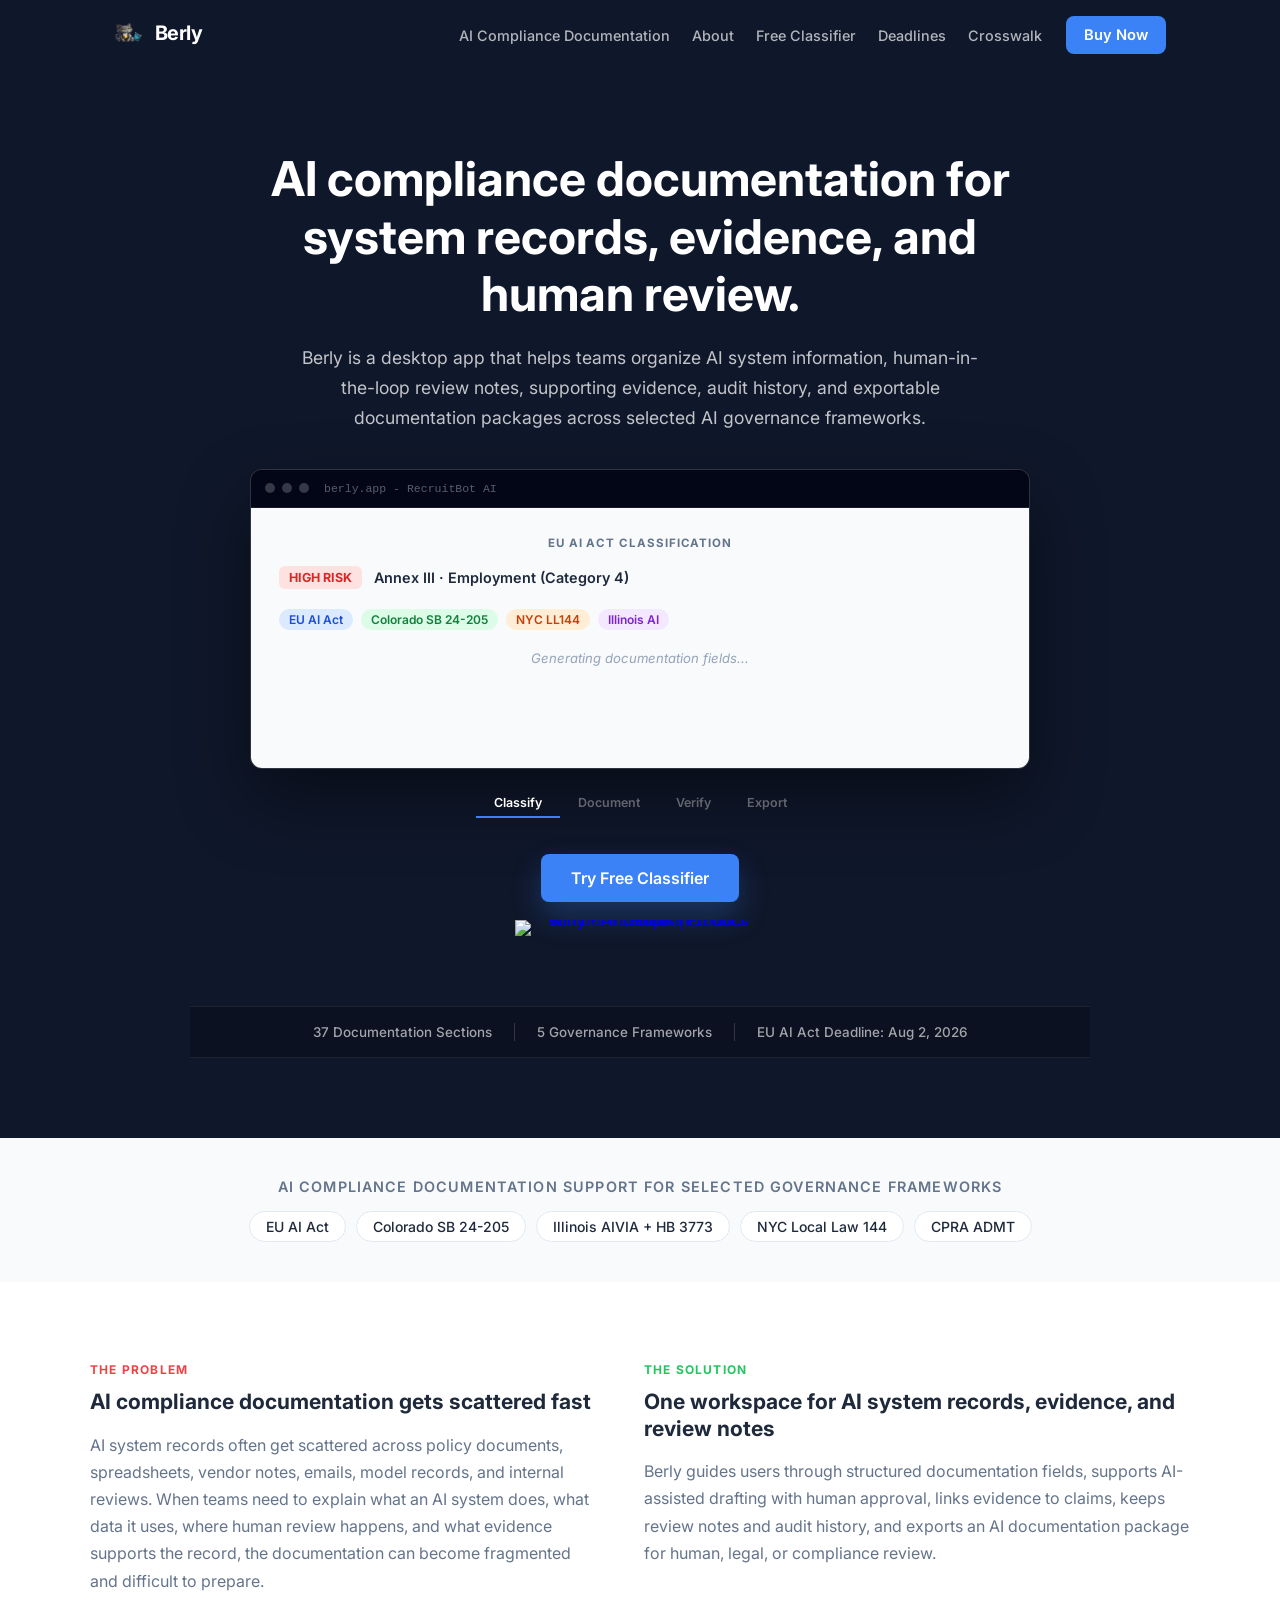
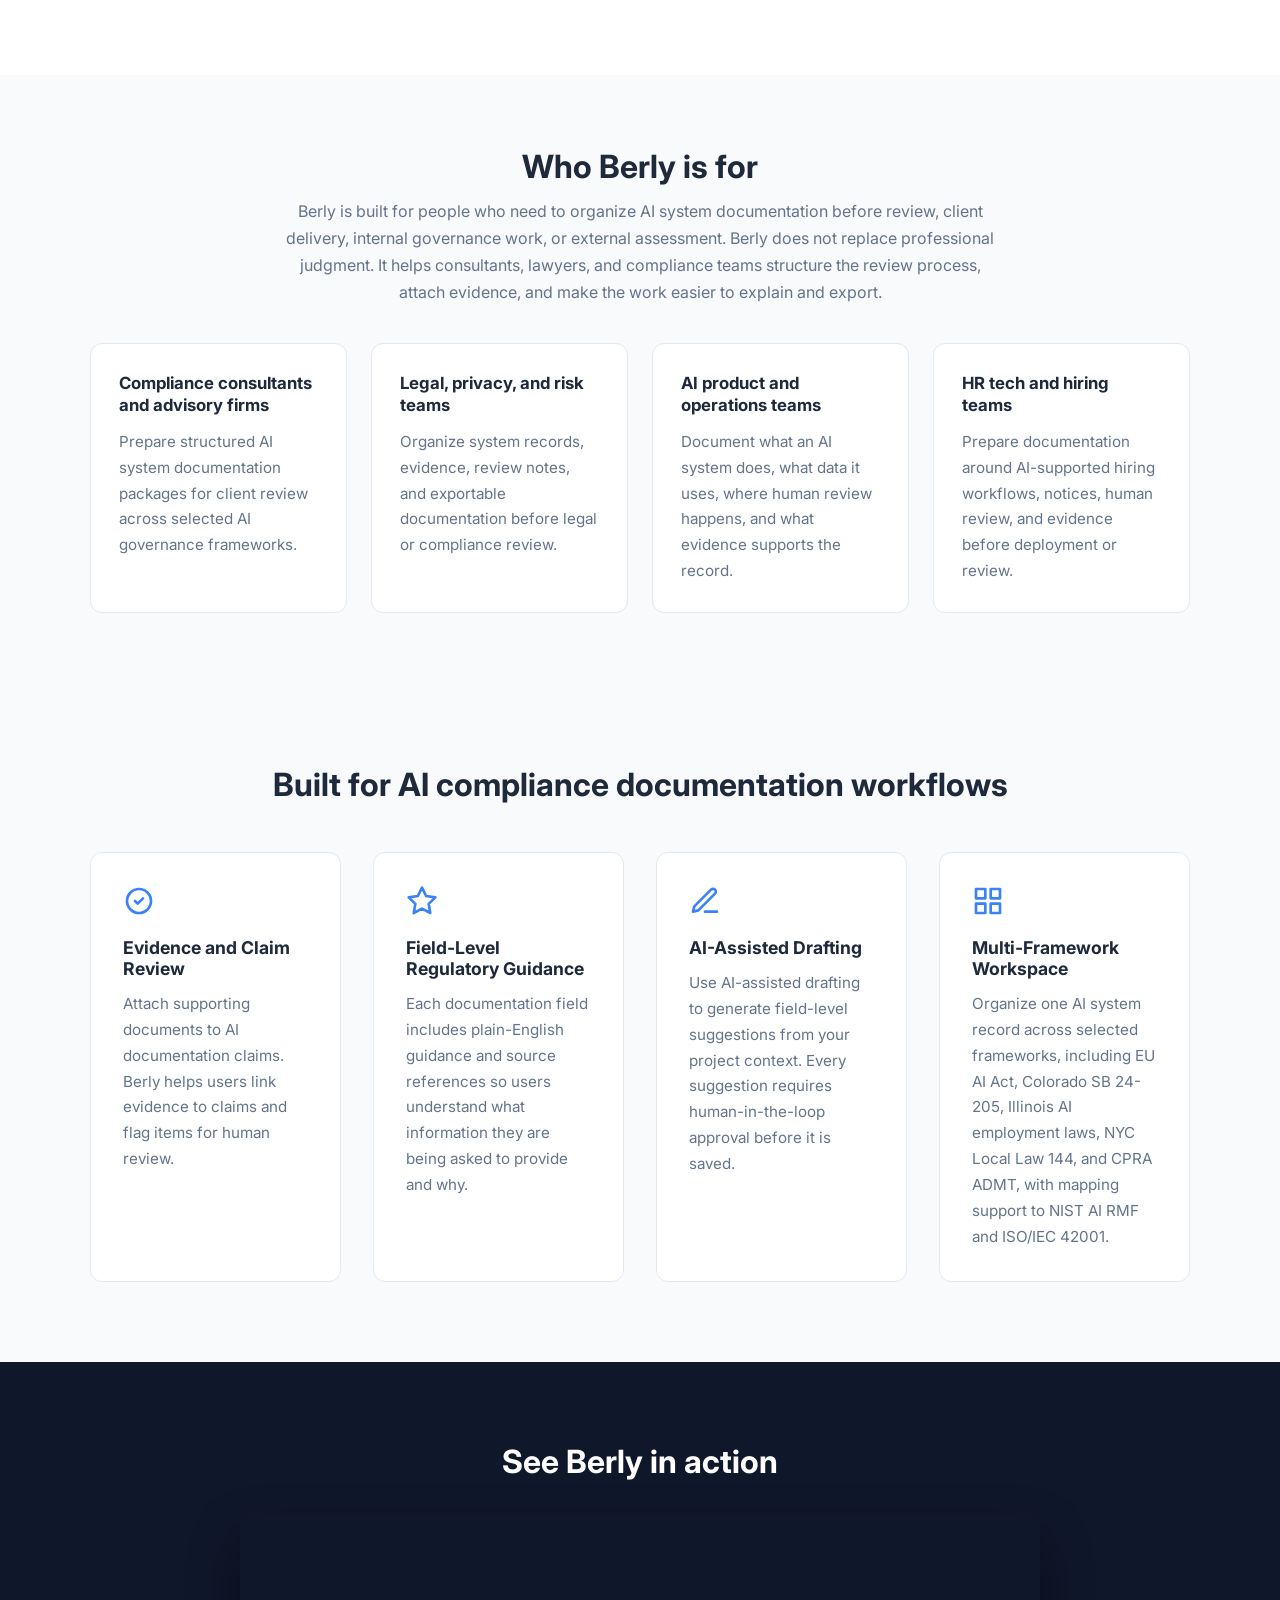
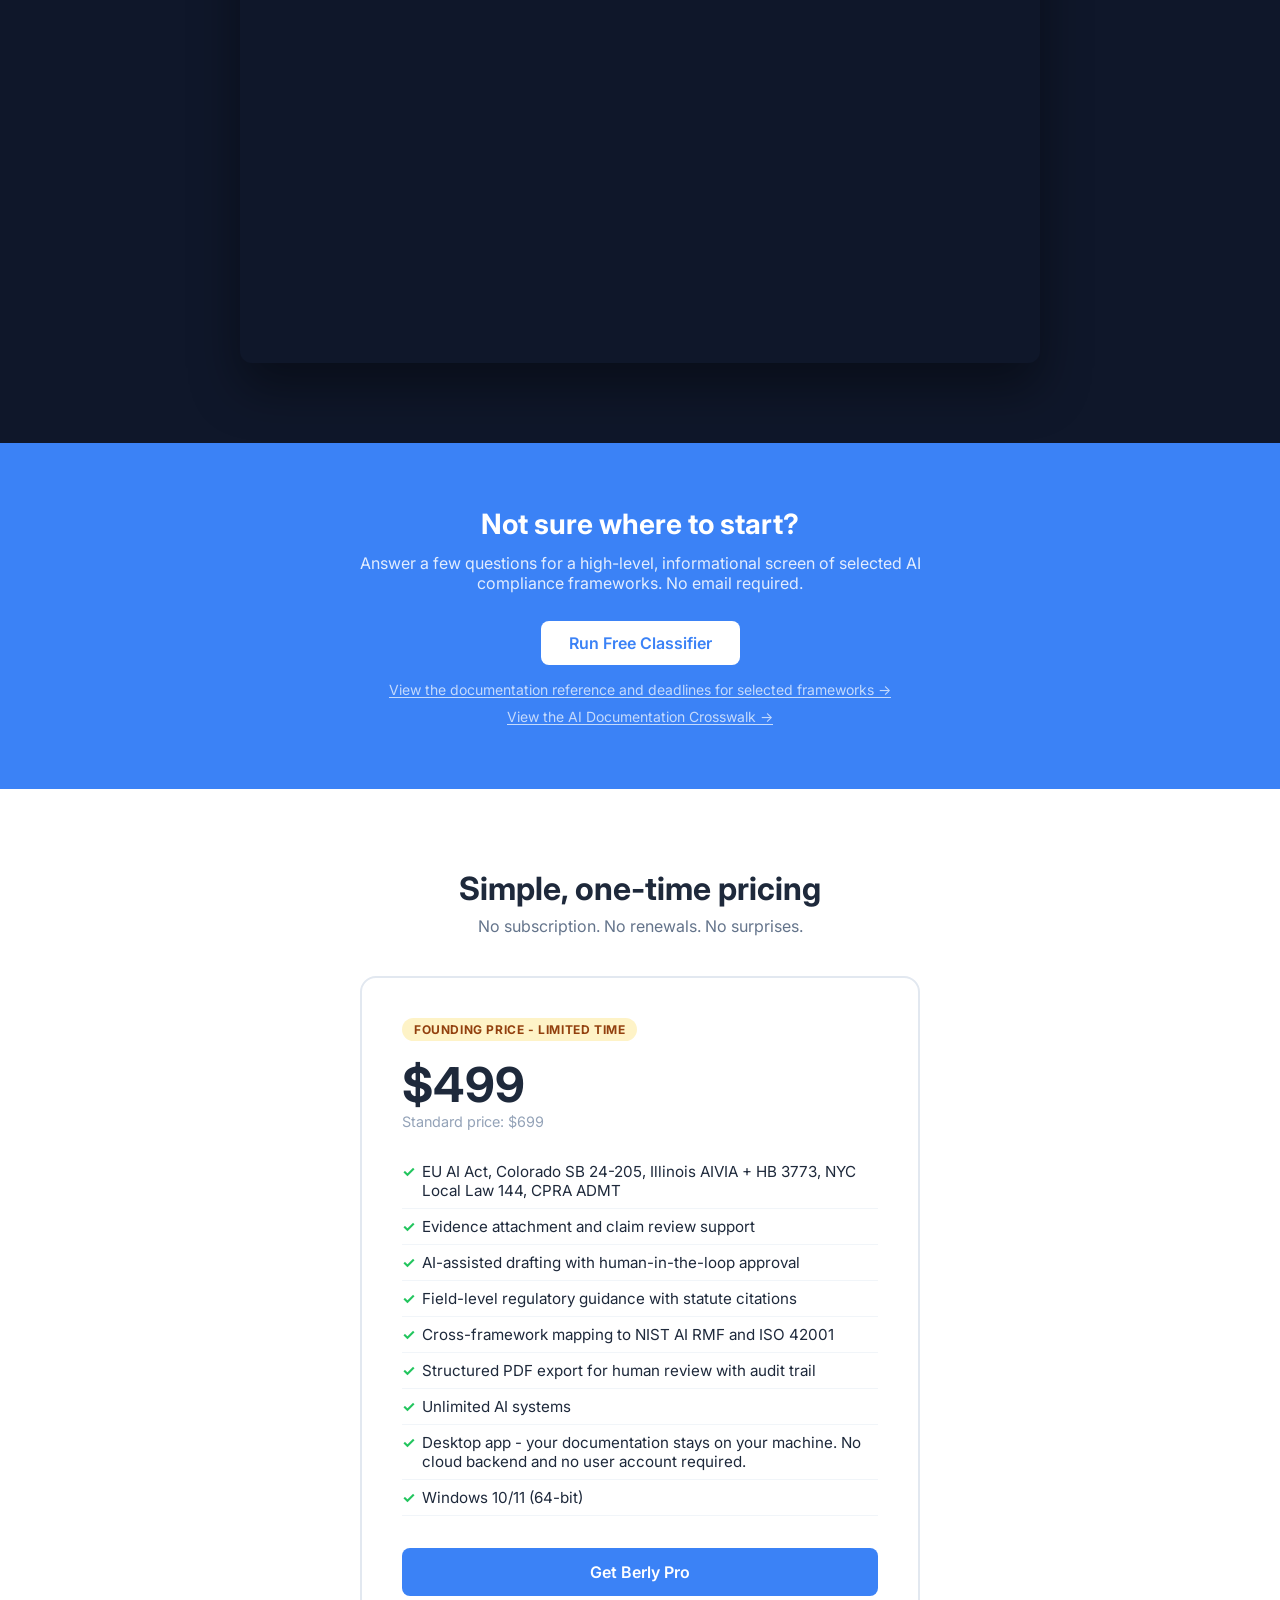
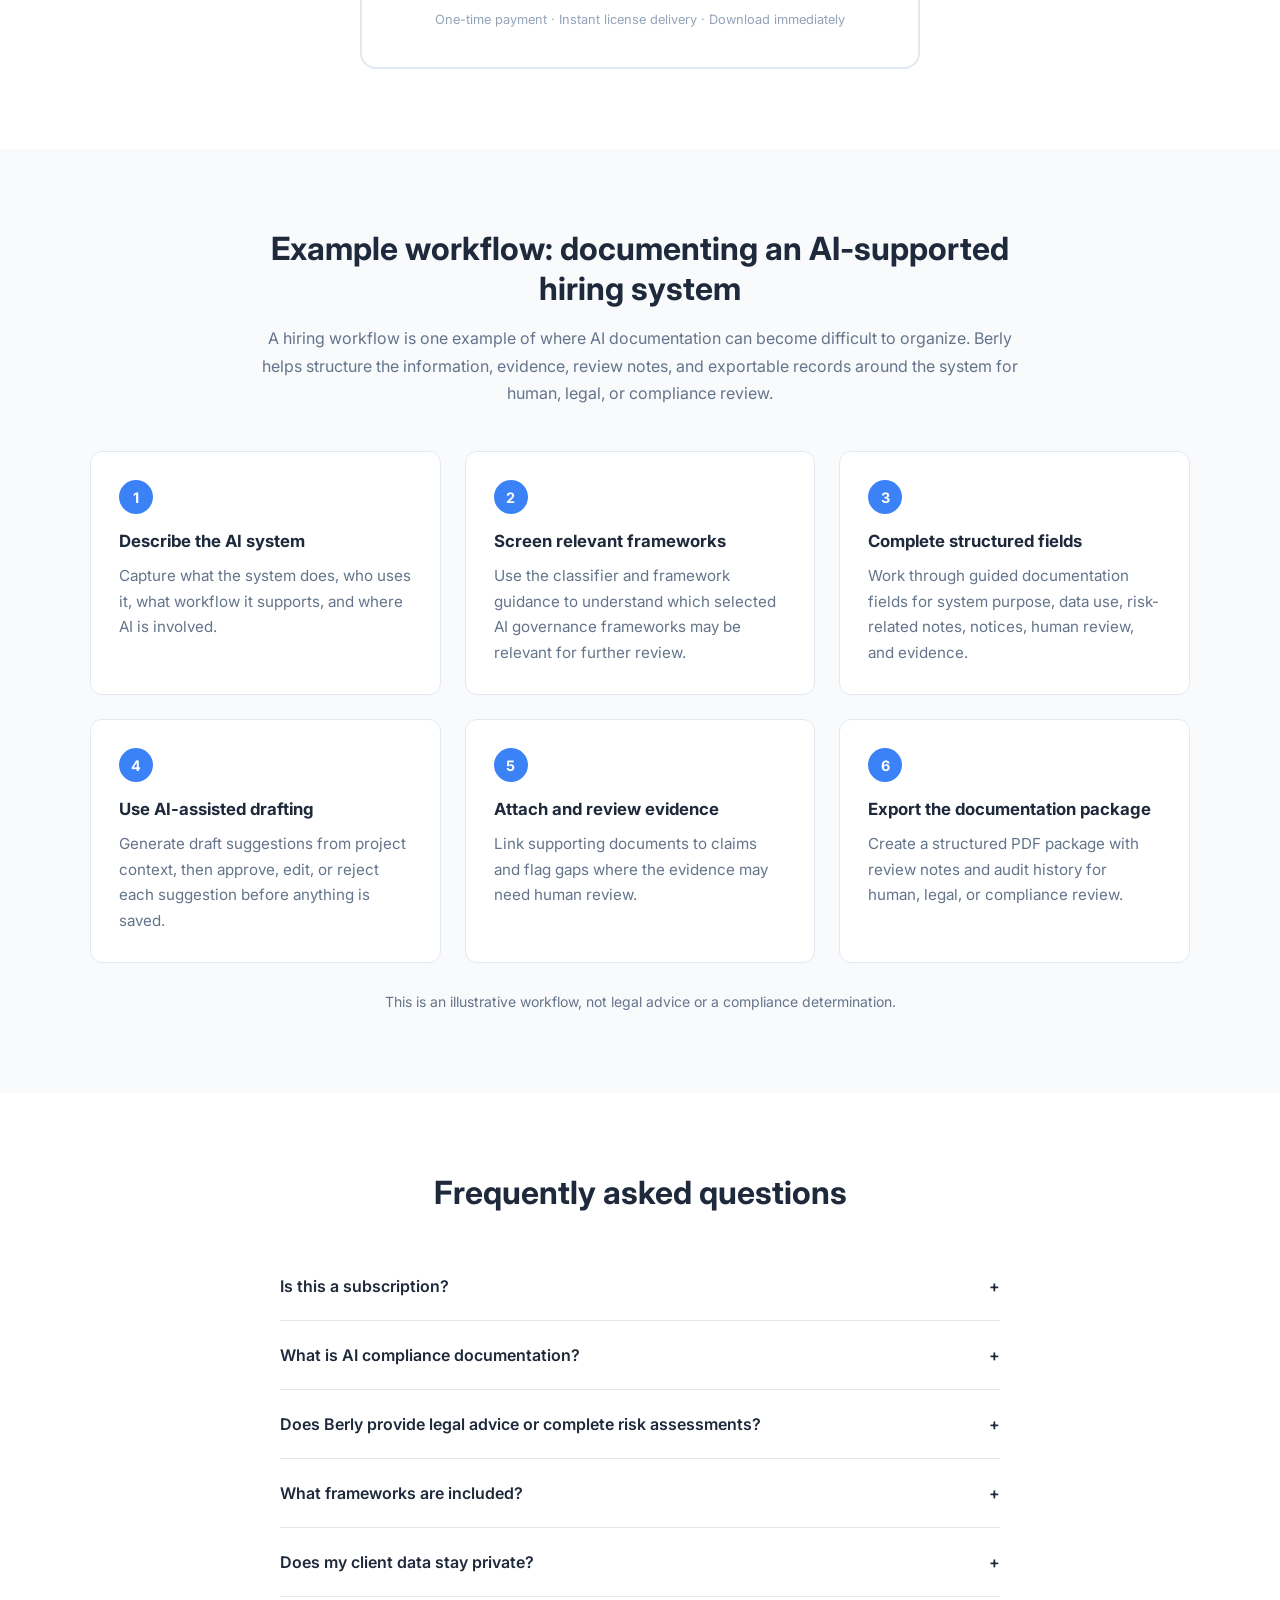
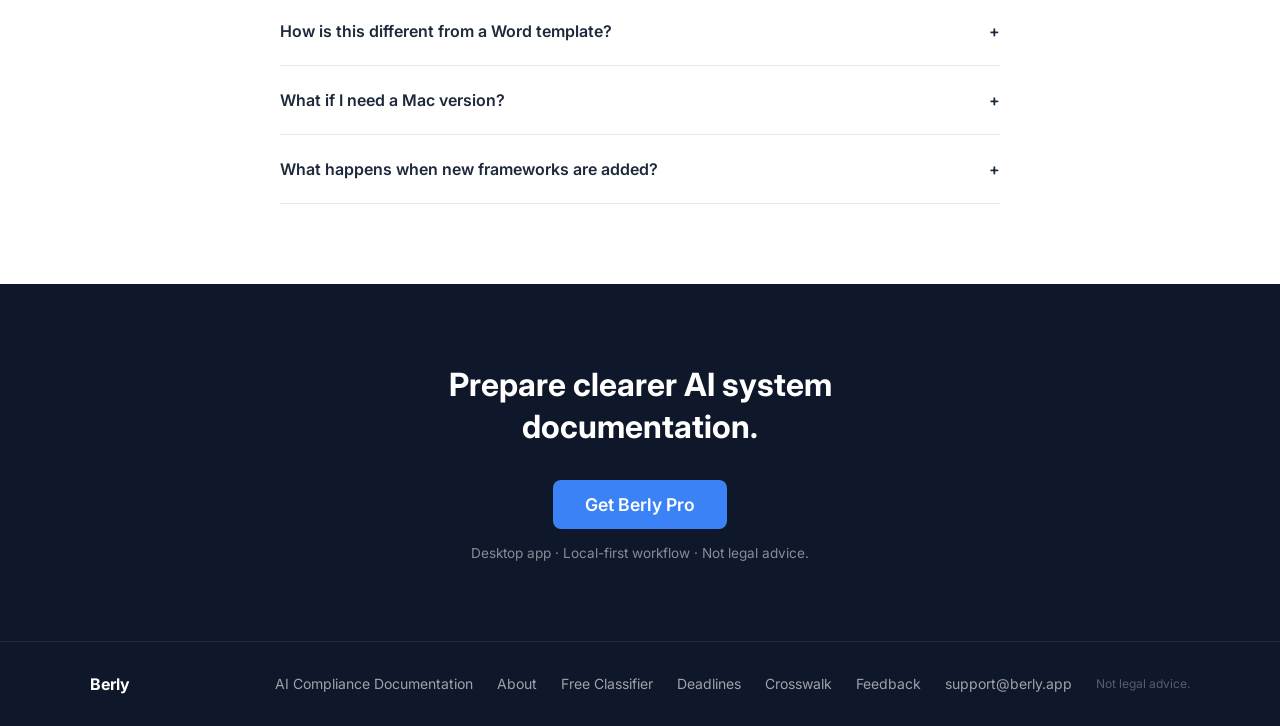
==== index.html @ b7947100 "Add feedback page" ====
<!DOCTYPE html>
<html lang="en">
<head>
  <meta charset="UTF-8">
  <meta name="viewport" content="width=device-width, initial-scale=1.0">
  <script src="/assets/attribution.js" defer></script>
  <title>AI Compliance Documentation Tool for System Records and Evidence | Berly</title>
  <link rel="canonical" href="https://berly.app/">

  <!-- Primary meta -->
  <meta name="description" content="Berly is a desktop AI compliance documentation tool that helps teams organize AI system records, evidence, review notes, audit trails, and exportable documentation packages for human review.">

  <!-- Open Graph -->
  <meta property="og:type" content="website">
  <meta property="og:url" content="https://berly.app/">
  <meta property="og:title" content="AI Compliance Documentation Tool for System Records and Evidence | Berly">
  <meta property="og:description" content="Organize AI system records, evidence, review notes, audit trails, and exportable documentation packages across selected AI governance frameworks.">
  <meta property="og:image" content="https://berly.app/assets/og-image.png">
  <meta property="og:site_name" content="Berly">
  <meta property="og:locale" content="en_US">

  <!-- Twitter/X -->
  <meta name="twitter:card" content="summary_large_image">
  <meta name="twitter:title" content="AI Compliance Documentation Tool for System Records and Evidence | Berly">
  <meta name="twitter:description" content="Organize AI system records, evidence, review notes, audit trails, and exportable documentation packages across selected AI governance frameworks.">
  <meta name="twitter:image" content="https://berly.app/assets/og-image.png">
  <link rel="preconnect" href="https://fonts.googleapis.com">
  <link rel="preconnect" href="https://fonts.gstatic.com" crossorigin>
  <link href="https://fonts.googleapis.com/css2?family=Inter:wght@400;500;600;700&display=swap" rel="stylesheet">
  <link rel="icon" type="image/x-icon" href="assets/icon.ico">
  <script>document.documentElement.classList.add('js');</script>
  <style>
    /* ── Reset & Base ─────────────────────────────────── */
    *, *::before, *::after { box-sizing: border-box; margin: 0; padding: 0; }
    body { font-family: 'Inter', sans-serif; color: #1e293b; font-size: 16px; }
    img { max-width: 100%; height: auto; }
    a { text-decoration: none; }

    /* ── Buttons ──────────────────────────────────────── */
    .btn {
      display: inline-block;
      padding: 12px 24px;
      border-radius: 8px;
      font-weight: 600;
      font-size: 1rem;
      cursor: pointer;
      transition: all 0.2s ease;
      border: none;
    }
    .btn--primary {
      background: #3b82f6;
      color: #ffffff;
    }
    .btn--primary:hover { background: #2563eb; }
    .btn--outline {
      background: transparent;
      border: 2px solid #ffffff;
      color: #ffffff;
    }
    .btn--outline:hover { background: rgba(255,255,255,0.1); }
    .btn--white {
      background: #ffffff;
      color: #3b82f6;
      padding: 12px 28px;
    }
    .btn--white:hover { background: #f1f5f9; }

    /* ── Navbar ───────────────────────────────────────── */
    .navbar {
      position: -webkit-sticky;
      position: sticky;
      top: 0;
      z-index: 100;
      background: #0f172a;
    }
    .navbar__inner {
      max-width: 1100px;
      margin: auto;
      padding: 16px 24px;
      display: flex;
      justify-content: space-between;
      align-items: center;
      gap: 24px;
    }
    .navbar__logo {
      color: #ffffff;
      font-size: 1.25rem;
      font-weight: 700;
      letter-spacing: -0.02em;
      flex-shrink: 0;
    }
    .navbar__mascot {
      width: 28px;
      height: 28px;
      object-fit: contain;
      vertical-align: middle;
      margin-right: 8px;
    }
    .navbar__links {
      display: flex;
      align-items: center;
      justify-content: flex-end;
      gap: 22px;
      flex: 1;
    }
    .navbar__link {
      color: rgba(255,255,255,0.68);
      font-size: 0.9rem;
      font-weight: 500;
      transition: color 0.2s ease;
    }
    .navbar__link:hover { color: #ffffff; }
    .navbar .btn { flex-shrink: 0; padding: 10px 18px; font-size: 0.92rem; }

    /* ── Hero ─────────────────────────────────────────── */
    .hero {
      background: #0f172a;
      color: #ffffff;
      text-align: center;
      padding: 80px 24px;
    }
    .hero__inner {
      max-width: 900px;
      margin: auto;
    }
    .hero__headline {
      font-size: 3rem;
      font-weight: 700;
      line-height: 1.2;
      max-width: 760px;
      margin: 0 auto 20px;
      color: #ffffff;
      animation: heroFadeUp 0.6s ease both;
    }
    .hero__sub {
      font-size: 1.1rem;
      color: rgba(255,255,255,0.75);
      max-width: 700px;
      margin: 0 auto 36px;
      line-height: 1.7;
      animation: heroFadeUp 0.6s ease 0.2s both;
    }
    .hero__buttons {
      display: flex;
      gap: 16px;
      justify-content: center;
      flex-wrap: wrap;
    }
    .hero__buttons .btn--primary {
      padding: 14px 30px;
      box-shadow: 0 14px 30px rgba(59,130,246,0.28);
    }
    .ph-badge {
      margin: 18px auto 0;
      display: flex;
      justify-content: center;
      align-items: center;
    }
    .ph-badge a {
      display: inline-flex;
      line-height: 0;
    }
    .ph-badge img {
      width: 250px;
      height: 54px;
    }
    .hero-carousel {
      max-width: 800px;
      margin: 0 auto 32px;
    }
    .hero-carousel__browser {
      overflow: hidden;
      border: 1px solid rgba(255,255,255,0.12);
      border-radius: 12px;
      background: #111827;
      box-shadow: 0 30px 70px rgba(0,0,0,0.42);
    }
    .hero-carousel__bar {
      height: 34px;
      background: #020617;
      border-bottom: 1px solid rgba(255,255,255,0.08);
      display: flex;
      align-items: center;
      gap: 7px;
      padding: 0 14px;
    }
    .hero-carousel__dot {
      width: 10px;
      height: 10px;
      border-radius: 50%;
      background: rgba(255,255,255,0.24);
    }
    .hero-carousel__viewport {
      position: relative;
      aspect-ratio: 16 / 9;
      background: #f8fafc;
    }
    .hero-carousel__slide {
      position: absolute;
      inset: 0;
      width: 100%;
      height: 100%;
      border: 0;
      object-fit: contain;
      background: #ffffff;
      opacity: 0;
      pointer-events: none;
    }
    .hero-carousel__slide.is-active {
      opacity: 1;
      pointer-events: auto;
    }
    .hero-carousel__indicators {
      display: flex;
      justify-content: center;
      gap: 8px;
      margin-top: 16px;
    }
    .hero-carousel__indicator {
      width: 8px;
      height: 8px;
      border: 0;
      border-radius: 50%;
      background: rgba(255,255,255,0.32);
      cursor: pointer;
      padding: 0;
    }
    .hero-carousel__indicator.is-active {
      background: #ffffff;
    }
    .social-proof {
      margin: 32px 0 0;
      width: 100%;
      border-top: 1px solid rgba(255,255,255,0.08);
      border-bottom: 1px solid rgba(255,255,255,0.08);
      background: #0b1120;
      padding: 16px 24px;
    }
    .social-proof__inner {
      display: flex;
      justify-content: center;
      align-items: center;
      flex-wrap: wrap;
      gap: 0;
      max-width: 900px;
      margin: auto;
    }
    .social-proof__stat {
      color: rgba(255,255,255,0.62);
      font-size: 0.84rem;
      font-weight: 500;
      line-height: 1.4;
      padding: 0 22px;
    }
    .social-proof__stat + .social-proof__stat {
      border-left: 1px solid rgba(255,255,255,0.16);
    }

    @keyframes heroFadeUp {
      from {
        opacity: 0;
        transform: translateY(20px);
      }
      to {
        opacity: 1;
        transform: translateY(0);
      }
    }

    /* ── Framework Strip ──────────────────────────────── */
    .product-preview {
      max-width: 780px;
      margin: 0 auto 36px;
    }
    .product-preview__browser {
      border: 1px solid rgba(255,255,255,0.12);
      border-radius: 12px;
      background: #111827;
      box-shadow: 0 30px 70px rgba(0,0,0,0.42);
      overflow: hidden;
    }
    .product-preview__bar {
      height: 38px;
      background: #020617;
      border-bottom: 1px solid rgba(255,255,255,0.08);
      display: flex;
      align-items: center;
      gap: 7px;
      padding: 0 14px;
    }
    .product-preview__dot {
      width: 10px;
      height: 10px;
      border-radius: 50%;
      background: rgba(255,255,255,0.2);
    }
    .product-preview__url {
      margin-left: 8px;
      font-size: 0.72rem;
      color: rgba(255,255,255,0.35);
      font-family: monospace;
    }
    .product-preview__screen {
      background: #f8fafc;
      min-height: 260px;
      padding: 28px;
      position: relative;
    }
    .product-preview__frame {
      animation: ppFadeIn 0.4s ease both;
    }
    @keyframes ppFadeIn {
      from { opacity: 0; transform: translateY(8px); }
      to { opacity: 1; transform: translateY(0); }
    }
    .product-preview__steps {
      display: flex;
      justify-content: center;
      gap: 0;
      margin-top: 20px;
    }
    .product-preview__step {
      font-size: 0.78rem;
      font-weight: 600;
      color: rgba(255,255,255,0.35);
      padding: 6px 18px;
      border-bottom: 2px solid transparent;
      transition: all 0.3s ease;
      cursor: default;
    }
    .product-preview__step.is-active {
      color: #ffffff;
      border-bottom-color: #3b82f6;
    }

    /* Frame content styles */
    .pp-label {
      font-size: 0.72rem;
      font-weight: 700;
      text-transform: uppercase;
      letter-spacing: 0.08em;
      color: #64748b;
      margin-bottom: 16px;
    }
    .pp-result {
      display: flex;
      align-items: center;
      gap: 12px;
      margin-bottom: 20px;
    }
    .pp-badge {
      background: #fee2e2;
      color: #dc2626;
      font-size: 0.78rem;
      font-weight: 700;
      padding: 4px 10px;
      border-radius: 6px;
    }
    .pp-category {
      font-size: 0.9rem;
      color: #1e293b;
      font-weight: 600;
    }
    .pp-frameworks {
      display: flex;
      flex-wrap: wrap;
      gap: 8px;
      margin-bottom: 20px;
    }
    .pp-fw {
      font-size: 0.75rem;
      font-weight: 600;
      padding: 3px 10px;
      border-radius: 99px;
    }
    .pp-fw--eu { background: #dbeafe; color: #1d4ed8; }
    .pp-fw--co { background: #dcfce7; color: #15803d; }
    .pp-fw--nyc { background: #ffedd5; color: #c2410c; }
    .pp-fw--il { background: #f3e8ff; color: #7e22ce; }
    .pp-next-label {
      font-size: 0.82rem;
      color: #94a3b8;
      font-style: italic;
    }
    .pp-field {
      background: #ffffff;
      border: 1px solid #e2e8f0;
      border-radius: 8px;
      padding: 14px;
      margin-bottom: 14px;
    }
    .pp-field-label {
      font-size: 0.75rem;
      font-weight: 700;
      color: #64748b;
      margin-bottom: 8px;
      display: flex;
      justify-content: space-between;
    }
    .pp-article {
      color: #3b82f6;
      font-weight: 500;
    }
    .pp-field-value {
      font-size: 0.88rem;
      color: #1e293b;
      line-height: 1.6;
      min-height: 40px;
    }
    .pp-cursor {
      display: inline-block;
      color: #3b82f6;
      font-weight: 700;
      animation: ppBlink 0.8s step-end infinite;
    }
    @keyframes ppBlink {
      0%, 100% { opacity: 1; }
      50% { opacity: 0; }
    }
    .pp-guidance {
      background: #eff6ff;
      border-left: 3px solid #3b82f6;
      padding: 10px 14px;
      font-size: 0.82rem;
      color: #1e40af;
      border-radius: 0 6px 6px 0;
      display: flex;
      gap: 8px;
    }
    .pp-evidence-list {
      display: flex;
      flex-direction: column;
      gap: 10px;
      margin-bottom: 20px;
    }
    .pp-evidence-item {
      display: flex;
      align-items: center;
      gap: 10px;
      padding: 10px 14px;
      border-radius: 8px;
      font-size: 0.82rem;
      background: #ffffff;
      border: 1px solid #e2e8f0;
    }
    .pp-evidence--supported .pp-evidence-status { color: #16a34a; font-weight: 700; }
    .pp-evidence--partial .pp-evidence-status { color: #d97706; font-weight: 700; }
    .pp-evidence--pending .pp-evidence-status { color: #94a3b8; }
    .pp-evidence-claim { flex: 1; color: #1e293b; font-weight: 600; }
    .pp-evidence-file { color: #64748b; font-size: 0.75rem; }
    .pp-score {
      display: flex;
      align-items: center;
      gap: 12px;
    }
    .pp-score-label { font-size: 0.78rem; color: #64748b; font-weight: 600; min-width: 110px; }
    .pp-score-bar {
      flex: 1;
      height: 6px;
      background: #e2e8f0;
      border-radius: 3px;
      overflow: hidden;
    }
    .pp-score-fill {
      height: 100%;
      background: #22c55e;
      border-radius: 3px;
      width: 0%;
      transition: width 1.2s ease;
    }
    .pp-score-pct { font-size: 0.82rem; font-weight: 700; color: #22c55e; min-width: 36px; }
    .pp-export {
      text-align: center;
      padding: 20px 0;
    }
    .pp-export-icon { font-size: 2.5rem; margin-bottom: 12px; }
    .pp-export-name { font-size: 0.9rem; font-weight: 700; color: #1e293b; margin-bottom: 6px; }
    .pp-export-meta { font-size: 0.78rem; color: #64748b; margin-bottom: 20px; }
    .pp-export-bar {
      max-width: 300px;
      margin: 0 auto 16px;
      height: 6px;
      background: #e2e8f0;
      border-radius: 3px;
      overflow: hidden;
    }
    .pp-export-fill {
      height: 100%;
      background: #3b82f6;
      border-radius: 3px;
      width: 0%;
      transition: width 1.5s ease;
    }
    .pp-export-done {
      font-size: 0.95rem;
      font-weight: 700;
      color: #16a34a;
    }

    @media (max-width: 768px) {
      .product-preview__screen { padding: 18px; min-height: 220px; }
      .product-preview__step { padding: 6px 12px; font-size: 0.72rem; }
    }

    .frameworks {
      background: #f8fafc;
      padding: 40px 24px;
      text-align: center;
    }
    .frameworks__inner {
      max-width: 1100px;
      margin: auto;
    }
    .frameworks__intro {
      font-size: 0.9rem;
      font-weight: 600;
      text-transform: uppercase;
      letter-spacing: 0.08em;
      color: #64748b;
      margin-bottom: 16px;
    }
    .frameworks__pills {
      display: flex;
      flex-wrap: wrap;
      gap: 10px;
      justify-content: center;
    }
    .frameworks__pill {
      background: #ffffff;
      border: 1px solid #e2e8f0;
      border-radius: 20px;
      padding: 6px 16px;
      font-size: 0.875rem;
      font-weight: 500;
      color: #1e293b;
    }
    .js .frameworks__pill {
      opacity: 0;
      transform: translateX(-10px);
      transition: opacity 0.4s ease, transform 0.4s ease;
    }
    .js .frameworks__pill.is-visible {
      opacity: 1;
      transform: translateX(0);
    }
    .js .frameworks__pill:nth-child(1) { transition-delay: 0s; }
    .js .frameworks__pill:nth-child(2) { transition-delay: 0.1s; }
    .js .frameworks__pill:nth-child(3) { transition-delay: 0.2s; }
    .js .frameworks__pill:nth-child(4) { transition-delay: 0.3s; }
    .js .frameworks__pill:nth-child(5) { transition-delay: 0.4s; }

    /* ── Problem / Solution ───────────────────────────── */
    .ps {
      background: #ffffff;
      padding: 80px 24px;
    }
    .ps__inner {
      max-width: 1100px;
      margin: auto;
      display: grid;
      grid-template-columns: 1fr 1.08fr;
      gap: 48px;
      align-items: start;
    }
    .ps__label {
      font-size: 0.75rem;
      font-weight: 700;
      text-transform: uppercase;
      letter-spacing: 0.1em;
      margin-bottom: 12px;
    }
    .ps__label--problem { color: #ef4444; }
    .ps__label--solution { color: #22c55e; }
    .ps__heading {
      font-size: 1.32rem;
      font-weight: 700;
      margin-bottom: 16px;
      color: #1e293b;
      line-height: 1.25;
    }
    .ps__text {
      font-size: 1rem;
      color: #64748b;
      line-height: 1.7;
    }

    /* ── Audience ─────────────────────────────────────── */
    .audience {
      background: #f8fafc;
      padding: 72px 24px;
    }
    .audience__inner {
      max-width: 1100px;
      margin: auto;
    }
    .audience__heading {
      font-size: 2rem;
      font-weight: 700;
      text-align: center;
      margin-bottom: 12px;
      color: #1e293b;
    }
    .audience__intro {
      max-width: 720px;
      margin: 0 auto 36px;
      text-align: center;
      color: #64748b;
      font-size: 1rem;
      line-height: 1.7;
    }
    .audience__grid {
      display: grid;
      grid-template-columns: repeat(4, 1fr);
      gap: 24px;
    }
    .audience__card {
      background: #ffffff;
      border: 1px solid #e2e8f0;
      border-radius: 12px;
      padding: 28px;
    }
    .audience__title {
      color: #1e293b;
      font-size: 1.05rem;
      font-weight: 700;
      line-height: 1.35;
      margin-bottom: 12px;
    }
    .audience__text {
      color: #64748b;
      font-size: 0.95rem;
      line-height: 1.7;
    }

    /* ── Features ─────────────────────────────────────── */
    .features {
      background: #f8fafc;
      padding: 80px 24px;
    }
    .features__inner {
      max-width: 1100px;
      margin: auto;
    }
    .features__heading {
      font-size: 2rem;
      font-weight: 700;
      text-align: center;
      margin-bottom: 48px;
      color: #1e293b;
    }
    .features__grid {
      display: grid;
      grid-template-columns: repeat(4, 1fr);
      gap: 32px;
    }
    .features__card {
      background: #ffffff;
      border: 1px solid #e2e8f0;
      border-radius: 12px;
      padding: 32px;
      transition: box-shadow 0.2s ease;
    }
    .js .features__card {
      opacity: 0;
      transform: translateY(24px);
      transition: opacity 0.55s ease, transform 0.55s ease, box-shadow 0.2s ease;
    }
    .js .features__card:nth-child(1) { transition-delay: 0s; }
    .js .features__card:nth-child(2) { transition-delay: 0.1s; }
    .js .features__card:nth-child(3) { transition-delay: 0.2s; }
    .js .features__card:nth-child(4) { transition-delay: 0.3s; }
    .js .features__card.is-visible {
      opacity: 1;
      transform: translateY(0);
    }
    .features__card:hover {
      box-shadow: 0 4px 20px rgba(0,0,0,0.08);
    }
    .features__icon {
      margin-bottom: 16px;
    }
    .features__title {
      font-size: 1.1rem;
      font-weight: 700;
      margin-bottom: 12px;
      color: #1e293b;
    }
    .features__desc {
      font-size: 0.95rem;
      color: #64748b;
      line-height: 1.7;
    }

    /* ── Free Classifier CTA ──────────────────────────── */
    .classifier-cta {
      background: #3b82f6;
      padding: 64px 24px;
      text-align: center;
    }
    .classifier-cta__inner {
      max-width: 600px;
      margin: auto;
    }
    .classifier-cta__heading {
      font-size: 1.75rem;
      font-weight: 700;
      color: #ffffff;
      margin-bottom: 12px;
    }
    .classifier-cta__text {
      font-size: 1rem;
      color: rgba(255,255,255,0.85);
      margin-bottom: 28px;
    }

    /* ── Pricing ──────────────────────────────────────── */
    .pricing {
      background: #ffffff;
      padding: 80px 24px;
      text-align: center;
    }
    .pricing__inner {
      max-width: 560px;
      margin: auto;
    }
    .pricing__heading {
      font-size: 2rem;
      font-weight: 700;
      margin-bottom: 8px;
      color: #1e293b;
    }
    .pricing__sub {
      color: #64748b;
      margin-bottom: 40px;
    }
    .pricing__card {
      border: 2px solid #e2e8f0;
      border-radius: 16px;
      padding: 40px;
      text-align: left;
    }
    .pricing__badge {
      display: inline-block;
      background: #fef3c7;
      color: #92400e;
      font-size: 0.75rem;
      font-weight: 700;
      padding: 4px 12px;
      border-radius: 20px;
      margin-bottom: 20px;
      text-transform: uppercase;
      letter-spacing: 0.05em;
    }
    .pricing__price {
      font-size: 3rem;
      font-weight: 700;
      color: #1e293b;
      line-height: 1;
    }
    .pricing__regular {
      font-size: 0.9rem;
      color: #94a3b8;
      margin-top: 4px;
      margin-bottom: 24px;
    }
    .pricing__list {
      list-style: none;
      margin-bottom: 32px;
    }
    .pricing__list li {
      padding: 8px 0 8px 20px;
      border-bottom: 1px solid #f1f5f9;
      font-size: 0.95rem;
      color: #1e293b;
      position: relative;
    }
    .pricing__list li::before {
      content: "✓";
      position: absolute;
      left: 0;
      color: #22c55e;
      font-weight: 700;
    }
    .pricing__btn {
      width: 100%;
      text-align: center;
      display: block;
      padding: 14px;
    }
    .pricing__note {
      font-size: 0.8rem;
      color: #94a3b8;
      text-align: center;
      margin-top: 16px;
    }

    /* ── Workflow ─────────────────────────────────────── */
    .workflow {
      background: #f8fafc;
      padding: 80px 24px;
    }
    .workflow__inner {
      max-width: 1100px;
      margin: auto;
    }
    .workflow__heading {
      max-width: 760px;
      margin: 0 auto 16px;
      text-align: center;
      color: #1e293b;
      font-size: 2rem;
      font-weight: 700;
      line-height: 1.25;
    }
    .workflow__intro {
      max-width: 780px;
      margin: 0 auto 44px;
      text-align: center;
      color: #64748b;
      font-size: 1rem;
      line-height: 1.7;
    }
    .workflow__grid {
      display: grid;
      grid-template-columns: repeat(3, 1fr);
      gap: 24px;
    }
    .workflow__step {
      background: #ffffff;
      border: 1px solid #e2e8f0;
      border-radius: 12px;
      padding: 28px;
    }
    .js .workflow__step {
      opacity: 0;
      transform: translateY(20px);
      transition: opacity 0.5s ease, transform 0.5s ease;
    }
    .js .workflow__step:nth-child(1) { transition-delay: 0s; }
    .js .workflow__step:nth-child(2) { transition-delay: 0.08s; }
    .js .workflow__step:nth-child(3) { transition-delay: 0.16s; }
    .js .workflow__step:nth-child(4) { transition-delay: 0.24s; }
    .js .workflow__step:nth-child(5) { transition-delay: 0.32s; }
    .js .workflow__step:nth-child(6) { transition-delay: 0.40s; }
    .js .workflow__step.is-visible {
      opacity: 1;
      transform: translateY(0);
    }
    .workflow__number {
      width: 34px;
      height: 34px;
      border-radius: 50%;
      background: #3b82f6;
      color: #ffffff;
      display: inline-flex;
      align-items: center;
      justify-content: center;
      font-size: 0.9rem;
      font-weight: 700;
      margin-bottom: 16px;
    }
    .workflow__title {
      color: #1e293b;
      font-size: 1.05rem;
      font-weight: 700;
      line-height: 1.35;
      margin-bottom: 10px;
    }
    .workflow__text {
      color: #64748b;
      font-size: 0.95rem;
      line-height: 1.7;
    }
    .workflow__note {
      margin-top: 28px;
      text-align: center;
      color: #64748b;
      font-size: 0.875rem;
      line-height: 1.6;
    }

    /* ── Demo ─────────────────────────────────────────── */
    .demo {
      background: #0f172a;
      padding: 80px 24px;
      text-align: center;
      color: #ffffff;
    }
    .demo__inner {
      max-width: 800px;
      margin: auto;
    }
    .demo__heading {
      font-size: 2rem;
      font-weight: 700;
      margin-bottom: 32px;
      color: #ffffff;
    }
    .demo__frame {
      background: #1e293b;
      border-radius: 12px;
      aspect-ratio: 16 / 9;
      display: flex;
      flex-direction: column;
      align-items: center;
      justify-content: center;
      gap: 16px;
    }
    .demo__mascot {
      width: 80px;
      opacity: 0.6;
    }
    .demo__text {
      color: #64748b;
      font-size: 1rem;
    }

    /* ── FAQ ──────────────────────────────────────────── */
    .faq {
      background: #ffffff;
      padding: 80px 24px;
    }
    .faq__inner {
      max-width: 720px;
      margin: auto;
    }
    .faq__heading {
      font-size: 2rem;
      font-weight: 700;
      margin-bottom: 40px;
      text-align: center;
      color: #1e293b;
    }
    .faq__item {
      border-bottom: 1px solid #e2e8f0;
      padding: 8px 0;
    }
    .faq__question {
      cursor: pointer;
      list-style: none;
      padding: 16px 0;
      font-weight: 600;
      font-size: 1rem;
      color: #1e293b;
      display: flex;
      justify-content: space-between;
      align-items: center;
    }
    .faq__question::-webkit-details-marker { display: none; }
    .faq__question::after { content: "+"; }
    .faq__item[open] .faq__question::after { content: "−"; }
    .faq__answer {
      padding: 0 0 16px 0;
      color: #64748b;
      font-size: 0.95rem;
      line-height: 1.7;
    }

    /* ── Final CTA ────────────────────────────────────── */
    .final-cta {
      background: #0f172a;
      padding: 80px 24px;
      text-align: center;
    }
    .final-cta__inner {
      max-width: 600px;
      margin: auto;
    }
    .final-cta__heading {
      font-size: 2rem;
      font-weight: 700;
      color: #ffffff;
      margin-bottom: 32px;
      line-height: 1.3;
    }
    .final-cta__btn {
      display: inline-block;
      padding: 14px 32px;
      font-size: 1.1rem;
    }
    .final-cta__note {
      color: rgba(255,255,255,0.5);
      font-size: 0.85rem;
      margin-top: 16px;
    }

    /* ── Footer ───────────────────────────────────────── */
    .footer {
      background: #0f172a;
      border-top: 1px solid rgba(255,255,255,0.08);
      padding: 32px 24px;
    }
    .footer__inner {
      max-width: 1100px;
      margin: auto;
      display: flex;
      justify-content: space-between;
      align-items: center;
      flex-wrap: wrap;
      gap: 12px;
    }
    .footer__logo {
      color: #ffffff;
      font-size: 1rem;
      font-weight: 700;
    }
    .footer__right {
      display: flex;
      align-items: center;
      gap: 24px;
      flex-wrap: wrap;
    }
    .footer__email {
      color: rgba(255,255,255,0.6);
      font-size: 0.875rem;
      transition: color 0.2s ease;
    }
    .footer__email:hover { color: #ffffff; }
    .footer__disclaimer {
      color: rgba(255,255,255,0.3);
      font-size: 0.75rem;
    }

    /* ── Responsive ───────────────────────────────────── */
    @media (max-width: 768px) {
      .navbar__inner { padding: 12px 16px; }
      .navbar__inner {
        align-items: flex-start;
        flex-wrap: wrap;
      }
      .navbar__links {
        order: 3;
        flex-basis: 100%;
        justify-content: flex-start;
        flex-wrap: wrap;
        gap: 12px 18px;
      }

      .hero {
        padding: 48px 16px 64px;
      }
      .hero__headline {
        font-size: 1.75rem;
      }
      .hero__sub {
        font-size: 0.95rem;
        margin-bottom: 28px;
      }
      .hero-carousel { margin-bottom: 24px; }
      .hero-carousel__bar { height: 30px; }
      .social-proof {
        margin-bottom: -48px;
        padding: 14px 18px;
      }
      .social-proof__inner {
        flex-direction: column;
        gap: 8px;
      }
      .social-proof__stat {
        padding: 0;
      }
      .social-proof__stat + .social-proof__stat {
        border-left: 0;
      }
      .frameworks__pills {
        gap: 8px;
      }
      .frameworks__pill {
        font-size: 0.8rem;
        padding: 5px 12px;
      }

      .ps { padding: 48px 24px; }
      .ps__inner {
        grid-template-columns: 1fr;
        gap: 40px;
      }

      .audience { padding: 48px 24px; }
      .audience__grid {
        grid-template-columns: 1fr;
        gap: 16px;
      }

      .features { padding: 48px 24px; }
      .features__grid {
        grid-template-columns: 1fr;
        gap: 20px;
      }

      .pricing { padding: 48px 24px; }
      .pricing__card {
        padding: 24px 20px;
      }
      .pricing__price {
        font-size: 2.5rem;
      }

      .workflow { padding: 48px 24px; }
      .workflow__grid {
        grid-template-columns: 1fr;
        gap: 16px;
      }

      .demo { padding: 48px 24px; }

      .faq { padding: 48px 24px; }

      .final-cta { padding: 48px 24px; }
      .final-cta__heading { font-size: 1.6rem; }

      .footer__inner {
        flex-direction: column;
        gap: 12px;
        text-align: center;
      }
      .footer__right {
        flex-direction: column;
        align-items: center;
        gap: 8px;
        justify-content: center;
      }

    }
  </style>
</head>
<body>

  <!-- ── Navbar ──────────────────────────────────────── -->
  <header class="navbar">
    <div class="navbar__inner">
      <a href="/" class="navbar__logo">
        <img src="assets/mascot.png" alt="Berly" class="navbar__mascot">
        Berly
      </a>
      <nav class="navbar__links" aria-label="Primary navigation">
        <a href="/ai-compliance-documentation" class="navbar__link">AI Compliance Documentation</a>
        <a href="/about" class="navbar__link">About</a>
        <a href="/classifier" class="navbar__link">Free Classifier</a>
        <a href="/deadlines" class="navbar__link">Deadlines</a>
        <a href="/crosswalk" class="navbar__link">Crosswalk</a>
      </nav>
      <a href="https://buy.stripe.com/28E6oHfmXahS6xL0iGeZ201" class="btn btn--primary navbar__cta" target="_blank" rel="noopener">Buy Now</a>
    </div>
  </header>

  <!-- ── Hero ────────────────────────────────────────── -->
  <section class="hero">
    <div class="hero__inner">
      <h1 class="hero__headline">AI compliance documentation for system records, evidence, and human review.</h1>
      <p class="hero__sub">Berly is a desktop app that helps teams organize AI system information, human-in-the-loop review notes, supporting evidence, audit history, and exportable documentation packages across selected AI governance frameworks.</p>
      <div class="product-preview" aria-label="Berly product demonstration">
        <div class="product-preview__browser">
          <div class="product-preview__bar" aria-hidden="true">
            <span class="product-preview__dot"></span>
            <span class="product-preview__dot"></span>
            <span class="product-preview__dot"></span>
            <span class="product-preview__url">berly.app - RecruitBot AI</span>
          </div>
          <div class="product-preview__screen">

            <!-- Frame 1: Classification result -->
            <div class="product-preview__frame" id="pp-frame-1">
              <div class="pp-label">EU AI Act Classification</div>
              <div class="pp-result pp-result--high">
                <span class="pp-badge">HIGH RISK</span>
                <span class="pp-category">Annex III · Employment (Category 4)</span>
              </div>
              <div class="pp-frameworks">
                <span class="pp-fw pp-fw--eu">EU AI Act</span>
                <span class="pp-fw pp-fw--co">Colorado SB 24-205</span>
                <span class="pp-fw pp-fw--nyc">NYC LL144</span>
                <span class="pp-fw pp-fw--il">Illinois AI</span>
              </div>
              <div class="pp-next-label">Generating documentation fields...</div>
            </div>

            <!-- Frame 2: Field being typed -->
            <div class="product-preview__frame" id="pp-frame-2" style="display:none">
              <div class="pp-label">Section 1 · General System Description</div>
              <div class="pp-field">
                <div class="pp-field-label">Intended Purpose <span class="pp-article">Art. 11, Annex IV(1)</span></div>
                <div class="pp-field-value" id="pp-typing-target"></div>
                <div class="pp-cursor">|</div>
              </div>
              <div class="pp-guidance">
                <span class="pp-guidance-icon">💡</span>
                Describe what the system does and what business objective it serves.
              </div>
            </div>

            <!-- Frame 3: Evidence attached -->
            <div class="product-preview__frame" id="pp-frame-3" style="display:none">
              <div class="pp-label">Evidence Verification</div>
              <div class="pp-evidence-list">
                <div class="pp-evidence-item pp-evidence--supported">
                  <span class="pp-evidence-status">✓ Supported</span>
                  <span class="pp-evidence-claim">Misuse Scenarios</span>
                  <span class="pp-evidence-file">bias_audit_Q4_2025.pdf</span>
                </div>
                <div class="pp-evidence-item pp-evidence--partial">
                  <span class="pp-evidence-status">⚠ Partial</span>
                  <span class="pp-evidence-claim">Provider Identity</span>
                  <span class="pp-evidence-file">company_registration.pdf</span>
                </div>
                <div class="pp-evidence-item pp-evidence--pending" id="pp-evidence-pending">
                  <span class="pp-evidence-status">- Pending</span>
                  <span class="pp-evidence-claim">Risk Management</span>
                  <span class="pp-evidence-file">Attach evidence...</span>
                </div>
              </div>
              <div class="pp-score">
                <span class="pp-score-label">Verification Score</span>
                <div class="pp-score-bar"><div class="pp-score-fill" id="pp-score-fill"></div></div>
                <span class="pp-score-pct" id="pp-score-pct">0%</span>
              </div>
            </div>

            <!-- Frame 4: PDF export -->
            <div class="product-preview__frame" id="pp-frame-4" style="display:none">
              <div class="pp-label">Exporting Documentation Package</div>
              <div class="pp-export">
                <div class="pp-export-icon">📄</div>
                <div class="pp-export-name">RecruitBot_AI_Compliance_Package.pdf</div>
                <div class="pp-export-meta">37 sections · 5 frameworks · Audit trail included</div>
                <div class="pp-export-bar"><div class="pp-export-fill" id="pp-export-fill"></div></div>
                <div class="pp-export-done" id="pp-export-done" style="display:none">
                  ✓ Ready for human review
                </div>
              </div>
            </div>

          </div>
        </div>
        <div class="product-preview__steps" aria-hidden="true">
          <span class="product-preview__step is-active" data-frame="1">Classify</span>
          <span class="product-preview__step" data-frame="2">Document</span>
          <span class="product-preview__step" data-frame="3">Verify</span>
          <span class="product-preview__step" data-frame="4">Export</span>
        </div>
      </div>
      <div class="hero__buttons">
        <a href="/classifier" class="btn btn--primary">Try Free Classifier</a>
      </div>
      <div class="ph-badge" aria-label="Berly on Product Hunt">
        <a href="https://www.producthunt.com/products/berly?embed=true&amp;utm_source=badge-featured&amp;utm_medium=badge&amp;utm_campaign=badge-berly" target="_blank" rel="noopener noreferrer">
          <img alt="Berly - AI compliance docs without the bloat | Product Hunt" width="250" height="54" src="https://api.producthunt.com/widgets/embed-image/v1/featured.svg?post_id=1171845&amp;theme=light&amp;t=1781476612418">
        </a>
      </div>
      <div class="social-proof" aria-label="Berly documentation coverage">
        <div class="social-proof__inner">
          <span class="social-proof__stat">37 Documentation Sections</span>
          <span class="social-proof__stat">5 Governance Frameworks</span>
          <span class="social-proof__stat">EU AI Act Deadline: Aug 2, 2026</span>
        </div>
      </div>
    </div>
  </section>

  <!-- ── Framework Strip ─────────────────────────────── -->
  <section class="frameworks">
    <div class="frameworks__inner">
      <p class="frameworks__intro">AI compliance documentation support for selected governance frameworks</p>
      <div class="frameworks__pills">
        <span class="frameworks__pill">EU AI Act</span>
        <span class="frameworks__pill">Colorado SB 24-205</span>
        <span class="frameworks__pill">Illinois AIVIA + HB 3773</span>
        <span class="frameworks__pill">NYC Local Law 144</span>
        <span class="frameworks__pill">CPRA ADMT</span>
      </div>
    </div>
  </section>

  <!-- ── Problem / Solution ───────────────────────────── -->
  <section class="ps">
    <div class="ps__inner">
      <div class="ps__block">
        <div class="ps__label ps__label--problem">The Problem</div>
        <h2 class="ps__heading">AI compliance documentation gets scattered fast</h2>
        <p class="ps__text">AI system records often get scattered across policy documents, spreadsheets, vendor notes, emails, model records, and internal reviews. When teams need to explain what an AI system does, what data it uses, where human review happens, and what evidence supports the record, the documentation can become fragmented and difficult to prepare.</p>
      </div>
      <div class="ps__block">
        <div class="ps__label ps__label--solution">The Solution</div>
        <h2 class="ps__heading">One workspace for AI system records, evidence, and review notes</h2>
        <p class="ps__text">Berly guides users through structured documentation fields, supports AI-assisted drafting with human approval, links evidence to claims, keeps review notes and audit history, and exports an AI documentation package for human, legal, or compliance review.</p>
      </div>
    </div>
  </section>

  <!-- ── Audience ─────────────────────────────────────── -->
  <section class="audience">
    <div class="audience__inner">
      <h2 class="audience__heading">Who Berly is for</h2>
      <p class="audience__intro">Berly is built for people who need to organize AI system documentation before review, client delivery, internal governance work, or external assessment. 
        Berly does not replace professional judgment. It helps consultants, lawyers, and compliance teams structure the review process, attach evidence, and make the work easier to explain and export.
      </p>
      <div class="audience__grid">

        <div class="audience__card">
          <h3 class="audience__title">Compliance consultants and advisory firms</h3>
          <p class="audience__text">Prepare structured AI system documentation packages for client review across selected AI governance frameworks.</p>
        </div>

        <div class="audience__card">
          <h3 class="audience__title">Legal, privacy, and risk teams</h3>
          <p class="audience__text">Organize system records, evidence, review notes, and exportable documentation before legal or compliance review.</p>
        </div>

        <div class="audience__card">
          <h3 class="audience__title">AI product and operations teams</h3>
          <p class="audience__text">Document what an AI system does, what data it uses, where human review happens, and what evidence supports the record.</p>
        </div>

        <div class="audience__card">
          <h3 class="audience__title">HR tech and hiring teams</h3>
          <p class="audience__text">Prepare documentation around AI-supported hiring workflows, notices, human review, and evidence before deployment or review.</p>
        </div>

      </div>
    </div>
  </section>

  <!-- ── Features ─────────────────────────────────────── -->
  <section class="features">
    <div class="features__inner">
      <h2 class="features__heading">Built for AI compliance documentation workflows</h2>
      <div class="features__grid">

        <div class="features__card">
          <div class="features__icon">
            <svg width="32" height="32" viewBox="0 0 24 24" fill="none" stroke="#3b82f6" stroke-width="2" stroke-linecap="round" stroke-linejoin="round"><path d="M9 12l2 2 4-4"/><path d="M21 12c0 4.97-4.03 9-9 9S3 16.97 3 12 7.03 3 12 3s9 4.03 9 9z"/></svg>
          </div>
          <h3 class="features__title">Evidence and Claim Review</h3>
          <p class="features__desc">Attach supporting documents to AI documentation claims. Berly helps users link evidence to claims and flag items for human review.</p>
        </div>

        <div class="features__card">
          <div class="features__icon">
            <svg width="32" height="32" viewBox="0 0 24 24" fill="none" stroke="#3b82f6" stroke-width="2" stroke-linecap="round" stroke-linejoin="round"><path d="M12 2l3.09 6.26L22 9.27l-5 4.87 1.18 6.88L12 17.77l-6.18 3.25L7 14.14 2 9.27l6.91-1.01L12 2z"/></svg>
          </div>
          <h3 class="features__title">Field-Level Regulatory Guidance</h3>
          <p class="features__desc">Each documentation field includes plain-English guidance and source references so users understand what information they are being asked to provide and why.</p>
        </div>

        <div class="features__card">
          <div class="features__icon">
            <svg width="32" height="32" viewBox="0 0 24 24" fill="none" stroke="#3b82f6" stroke-width="2" stroke-linecap="round" stroke-linejoin="round"><path d="M12 20h9"/><path d="M16.5 3.5a2.121 2.121 0 0 1 3 3L7 19l-4 1 1-4L16.5 3.5z"/></svg>
          </div>
          <h3 class="features__title">AI-Assisted Drafting</h3>
          <p class="features__desc">Use AI-assisted drafting to generate field-level suggestions from your project context. Every suggestion requires human-in-the-loop approval before it is saved.</p>
        </div>

        <div class="features__card">
          <div class="features__icon">
            <svg width="32" height="32" viewBox="0 0 24 24" fill="none" stroke="#3b82f6" stroke-width="2" stroke-linecap="round" stroke-linejoin="round"><rect x="3" y="3" width="7" height="7"/><rect x="14" y="3" width="7" height="7"/><rect x="3" y="14" width="7" height="7"/><rect x="14" y="14" width="7" height="7"/></svg>
          </div>
          <h3 class="features__title">Multi-Framework Workspace</h3>
          <p class="features__desc">Organize one AI system record across selected frameworks, including EU AI Act, Colorado SB 24-205, Illinois AI employment laws, NYC Local Law 144, and CPRA ADMT, with mapping support to NIST AI RMF and ISO/IEC 42001.</p>
        </div>

      </div>
    </div>
  </section>

  <!-- ── Demo Placeholder ──────────────────────────────── -->
  <section class="demo">
    <div class="demo__inner">
      <h2 class="demo__heading">See Berly in action</h2>
      <div style="position: relative; padding-bottom: 56.25%; height: 0; overflow: hidden; max-width: 100%; border-radius: 12px; box-shadow: 0 25px 50px rgba(0,0,0,0.4);">
        <iframe
          src="https://www.youtube.com/embed/F7QbsD8GoC4"
          title="Berly Demo"
          frameborder="0"
          allow="accelerometer; autoplay; clipboard-write; encrypted-media; gyroscope; picture-in-picture"
          allowfullscreen
          style="position: absolute; top: 0; left: 0; width: 100%; height: 100%;">
        </iframe>
      </div>
    </div>
  </section>

  <!-- ── Free Classifier CTA ──────────────────────────── -->
  <section class="classifier-cta">
    <div class="classifier-cta__inner">
      <h2 class="classifier-cta__heading">Not sure where to start?</h2>
      <p class="classifier-cta__text">Answer a few questions for a high-level, informational screen of selected AI compliance frameworks. No email required.</p>
      <a href="/classifier" class="btn btn--white">Run Free Classifier</a>
      <p style="margin-top:16px;font-size:0.875rem;"><a href="/deadlines" style="color:rgba(255,255,255,0.7);text-decoration:underline;text-underline-offset:2px;transition:color 0.2s ease;" onmouseover="this.style.color='#fff'" onmouseout="this.style.color='rgba(255,255,255,0.7)'">View the documentation reference and deadlines for selected frameworks →</a></p>
      <p style="margin-top:10px;font-size:0.875rem;"><a href="/crosswalk" style="color:rgba(255,255,255,0.7);text-decoration:underline;text-underline-offset:2px;transition:color 0.2s ease;" onmouseover="this.style.color='#fff'" onmouseout="this.style.color='rgba(255,255,255,0.7)'">View the AI Documentation Crosswalk &rarr;</a></p>
    </div>
  </section>

  <!-- ── Pricing ───────────────────────────────────────── -->
  <section class="pricing" id="pricing">
    <div class="pricing__inner">
      <h2 class="pricing__heading">Simple, one-time pricing</h2>
      <p class="pricing__sub">No subscription. No renewals. No surprises.</p>
      <div class="pricing__card">
        <div class="pricing__badge">Founding Price - Limited Time</div>
        <div class="pricing__price">$499</div>
        <div class="pricing__regular">Standard price: $699</div>
        <ul class="pricing__list">
          <li>EU AI Act, Colorado SB 24-205, Illinois AIVIA + HB 3773, NYC Local Law 144, CPRA ADMT</li>
          <li>Evidence attachment and claim review support</li>
          <li>AI-assisted drafting with human-in-the-loop approval</li>
          <li>Field-level regulatory guidance with statute citations</li>
          <li>Cross-framework mapping to NIST AI RMF and ISO 42001</li>
          <li>Structured PDF export for human review with audit trail</li>
          <li>Unlimited AI systems</li>
          <li>Desktop app - your documentation stays on your machine. No cloud backend and no user account required.</li>
          <li>Windows 10/11 (64-bit)</li>
        </ul>
        <a href="https://buy.stripe.com/28E6oHfmXahS6xL0iGeZ201" class="btn btn--primary pricing__btn" target="_blank" rel="noopener">Get Berly Pro</a>
        <p class="pricing__note">One-time payment · Instant license delivery · Download immediately</p>
      </div>
    </div>
  </section>

  <!-- ── Workflow ─────────────────────────────────────── -->
  <section class="workflow">
    <div class="workflow__inner">
      <h2 class="workflow__heading">Example workflow: documenting an AI-supported hiring system</h2>
      <p class="workflow__intro">A hiring workflow is one example of where AI documentation can become difficult to organize. Berly helps structure the information, evidence, review notes, and exportable records around the system for human, legal, or compliance review.</p>

      <div class="workflow__grid">
        <div class="workflow__step">
          <div class="workflow__number">1</div>
          <h3 class="workflow__title">Describe the AI system</h3>
          <p class="workflow__text">Capture what the system does, who uses it, what workflow it supports, and where AI is involved.</p>
        </div>

        <div class="workflow__step">
          <div class="workflow__number">2</div>
          <h3 class="workflow__title">Screen relevant frameworks</h3>
          <p class="workflow__text">Use the classifier and framework guidance to understand which selected AI governance frameworks may be relevant for further review.</p>
        </div>

        <div class="workflow__step">
          <div class="workflow__number">3</div>
          <h3 class="workflow__title">Complete structured fields</h3>
          <p class="workflow__text">Work through guided documentation fields for system purpose, data use, risk-related notes, notices, human review, and evidence.</p>
        </div>

        <div class="workflow__step">
          <div class="workflow__number">4</div>
          <h3 class="workflow__title">Use AI-assisted drafting</h3>
          <p class="workflow__text">Generate draft suggestions from project context, then approve, edit, or reject each suggestion before anything is saved.</p>
        </div>

        <div class="workflow__step">
          <div class="workflow__number">5</div>
          <h3 class="workflow__title">Attach and review evidence</h3>
          <p class="workflow__text">Link supporting documents to claims and flag gaps where the evidence may need human review.</p>
        </div>

        <div class="workflow__step">
          <div class="workflow__number">6</div>
          <h3 class="workflow__title">Export the documentation package</h3>
          <p class="workflow__text">Create a structured PDF package with review notes and audit history for human, legal, or compliance review.</p>
        </div>
      </div>

      <p class="workflow__note">This is an illustrative workflow, not legal advice or a compliance determination.</p>
    </div>
  </section>

  <!-- ── FAQ ───────────────────────────────────────────── -->
  <section class="faq">
    <div class="faq__inner">
      <h2 class="faq__heading">Frequently asked questions</h2>
      <div class="faq__list">

        <details class="faq__item">
          <summary class="faq__question">Is this a subscription?</summary>
          <p class="faq__answer">No. Berly is a one-time purchase. Pay once, own the software. No monthly fees, no renewals, no recurring charges.</p>
        </details>

        <details class="faq__item">
          <summary class="faq__question">What is AI compliance documentation?</summary>
          <p class="faq__answer">AI compliance documentation is the set of records that helps explain an AI system: what it does, what data it uses, where human review happens, what evidence supports the record, and what documentation package can be reviewed later. Berly helps organize those records into a structured workflow.</p>
        </details>

        <details class="faq__item">
          <summary class="faq__question">Does Berly provide legal advice or complete risk assessments?</summary>
          <p class="faq__answer">No. Berly is not legal advice. It helps organize AI system records, evidence, review notes, risk-related notes, and documentation packages so they can be reviewed by the appropriate human, legal, or compliance professionals.</p>
        </details>

        <details class="faq__item">
          <summary class="faq__question">What frameworks are included?</summary>
          <p class="faq__answer">Berly Pro includes structured documentation support for the EU AI Act (Regulation 2024/1689), Colorado SB 24-205, Illinois AIVIA and HB 3773, NYC Local Law 144, and California CPRA ADMT. All fields are cross-referenced to NIST AI RMF and ISO/IEC 42001.</p>
        </details>

        <details class="faq__item">
          <summary class="faq__question">Does my client data stay private?</summary>
          <p class="faq__answer">Yes. Berly is a desktop application. Your documentation stays on your local machine. There is no cloud backend and no user account. If you choose to use AI-assisted features, requests are sent only through your own API key to the AI provider you selected.</p>
        </details>

        <details class="faq__item">
          <summary class="faq__question">How is this different from a Word template?</summary>
          <p class="faq__answer">A Word template gives you blank fields. Berly provides structured documentation fields, plain-English guidance, AI-assisted drafting with human approval, evidence attachment and review support, cross-framework organization, and PDF export with audit trail. You provide the facts and professional judgment. Berly helps organize the documentation package.</p>
        </details>

        <details class="faq__item">
          <summary class="faq__question">What if I need a Mac version?</summary>
          <p class="faq__answer">Berly is currently Windows only (Windows 10/11 64-bit). A Mac version is on our roadmap but has no confirmed release date. If Mac support is critical for you, contact support@berly.app before purchasing.</p>
        </details>

        <details class="faq__item">
          <summary class="faq__question">What happens when new frameworks are added?</summary>
          <p class="faq__answer">New frameworks will be released as separate paid upgrades. Existing customers receive a discount on future versions. Your current purchase is not a subscription and does not include future framework additions automatically, but you will not pay full price as a returning customer.</p>
        </details>

      </div>
    </div>
  </section>

  <!-- ── Final CTA ─────────────────────────────────────── -->
  <section class="final-cta">
    <div class="final-cta__inner">
      <h2 class="final-cta__heading">Prepare clearer AI system documentation.</h2>
      <a href="https://buy.stripe.com/28E6oHfmXahS6xL0iGeZ201" class="btn btn--primary final-cta__btn" target="_blank" rel="noopener">Get Berly Pro</a>
      <p class="final-cta__note">Desktop app · Local-first workflow · Not legal advice.</p>
    </div>
  </section>

  <!-- ── Footer ────────────────────────────────────────── -->
  <footer class="footer">
    <div class="footer__inner">
      <div class="footer__logo">Berly</div>
      <div class="footer__right">
        <a href="/ai-compliance-documentation" class="footer__email">AI Compliance Documentation</a>
        <a href="/about" class="footer__email">About</a>
        <a href="/classifier" class="footer__email">Free Classifier</a>
        <a href="/deadlines" class="footer__email">Deadlines</a>
        <a href="/crosswalk" class="footer__email">Crosswalk</a>
        <a href="/feedback" class="footer__email">Feedback</a>
        <a href="mailto:support@berly.app" class="footer__email">support@berly.app</a>
        <span class="footer__disclaimer">Not legal advice.</span>
      </div>
    </div>
  </footer>
  <script>
    document.addEventListener('DOMContentLoaded', function () {
      var ppFrames = ['pp-frame-1','pp-frame-2','pp-frame-3','pp-frame-4'];
      var ppSteps = Array.prototype.slice.call(
        document.querySelectorAll('.product-preview__step')
      );
      var ppCurrentFrame = 0;
      var ppTimer;
      var ppTypingText = 'RecruitBot AI is a candidate screening tool that ranks applicants by job fit. It is used in hiring decisions for all open positions and is advisory only - recruiters make final decisions.';
      var ppTypingIndex = 0;
      var ppTypingTimer;

      function ppShowFrame(index) {
        ppFrames.forEach(function(id) {
          var el = document.getElementById(id);
          if (el) el.style.display = 'none';
        });
        ppSteps.forEach(function(step, i) {
          step.classList.toggle('is-active', i === index);
        });
        var frame = document.getElementById(ppFrames[index]);
        if (!frame) return;
        frame.style.display = 'block';
        frame.style.animation = 'none';
        frame.offsetHeight;
        frame.style.animation = '';

        if (index === 1) {
          ppTypingIndex = 0;
          var target = document.getElementById('pp-typing-target');
          if (target) target.textContent = '';
          window.clearInterval(ppTypingTimer);
          ppTypingTimer = window.setInterval(function() {
            if (!target) return;
            if (ppTypingIndex < ppTypingText.length) {
              target.textContent += ppTypingText[ppTypingIndex];
              ppTypingIndex++;
            } else {
              window.clearInterval(ppTypingTimer);
            }
          }, 28);
        }

        if (index === 2) {
          var fill = document.getElementById('pp-score-fill');
          var pct = document.getElementById('pp-score-pct');
          if (fill) { fill.style.width = '0%'; }
          if (pct) { pct.textContent = '0%'; }
          window.setTimeout(function() {
            if (fill) fill.style.width = '67%';
            if (pct) pct.textContent = '67%';
          }, 400);
        }

        if (index === 3) {
          var exportFill = document.getElementById('pp-export-fill');
          var exportDone = document.getElementById('pp-export-done');
          if (exportFill) exportFill.style.width = '0%';
          if (exportDone) exportDone.style.display = 'none';
          window.setTimeout(function() {
            if (exportFill) exportFill.style.width = '100%';
          }, 300);
          window.setTimeout(function() {
            if (exportDone) exportDone.style.display = 'block';
          }, 1900);
        }
      }

      function ppNext() {
        ppCurrentFrame = (ppCurrentFrame + 1) % ppFrames.length;
        ppShowFrame(ppCurrentFrame);
      }

      if (document.getElementById('pp-frame-1')) {
        ppShowFrame(0);
        ppTimer = window.setInterval(ppNext, 5000);
      }

      var featureCards = Array.prototype.slice.call(document.querySelectorAll('.features__card'));

      if ('IntersectionObserver' in window) {
        var featureObserver = new IntersectionObserver(function (entries, observer) {
          entries.forEach(function (entry) {
            if (entry.isIntersecting) {
              entry.target.classList.add('is-visible');
            } else {
              entry.target.classList.remove('is-visible');
            }
          });
        }, { threshold: 0.18 });

        featureCards.forEach(function (card) {
          featureObserver.observe(card);
        });
      } else {
        featureCards.forEach(function (card) {
          card.classList.add('is-visible');
        });
      }

      var frameworkPills = Array.prototype.slice.call(
        document.querySelectorAll('.frameworks__pill')
      );
      if ('IntersectionObserver' in window && frameworkPills.length) {
        var pillObserver = new IntersectionObserver(function(entries, observer) {
          entries.forEach(function(entry) {
            frameworkPills.forEach(function(pill) {
              if (entry.isIntersecting) {
                pill.classList.add('is-visible');
              } else {
                pill.classList.remove('is-visible');
              }
            });
          });
        }, { threshold: 0.3 });
        pillObserver.observe(document.querySelector('.frameworks'));
      } else {
        frameworkPills.forEach(function(pill) {
          pill.classList.add('is-visible');
        });
      }

      var workflowSteps = Array.prototype.slice.call(
        document.querySelectorAll('.workflow__step')
      );
      if ('IntersectionObserver' in window && workflowSteps.length) {
        var workflowObserver = new IntersectionObserver(function(entries, observer) {
          entries.forEach(function(entry) {
            workflowSteps.forEach(function(step) {
              if (entry.isIntersecting) {
                step.classList.add('is-visible');
              } else {
                step.classList.remove('is-visible');
              }
            });
          });
        }, { threshold: 0.15 });
        workflowObserver.observe(document.querySelector('.workflow__grid'));
      } else {
        workflowSteps.forEach(function(step) {
          step.classList.add('is-visible');
        });
      }
    });
  </script>
</body>
</html>
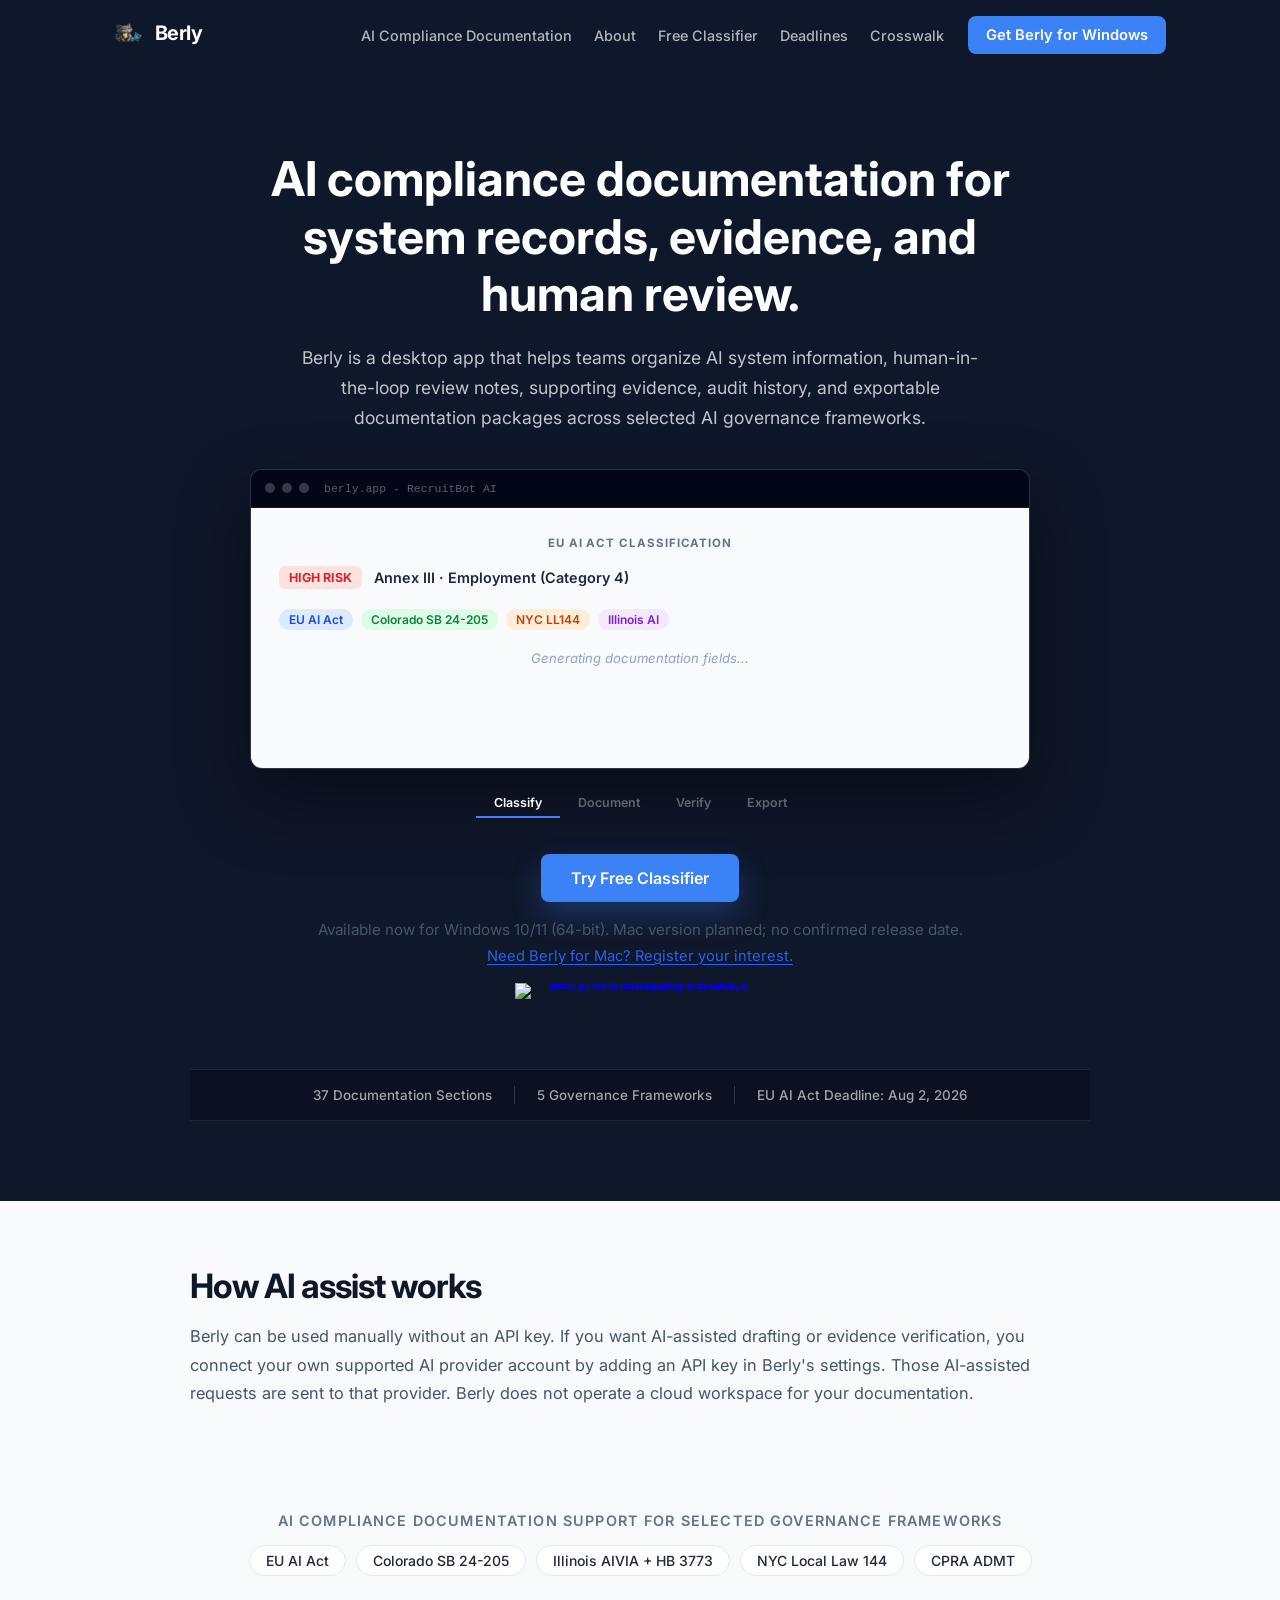
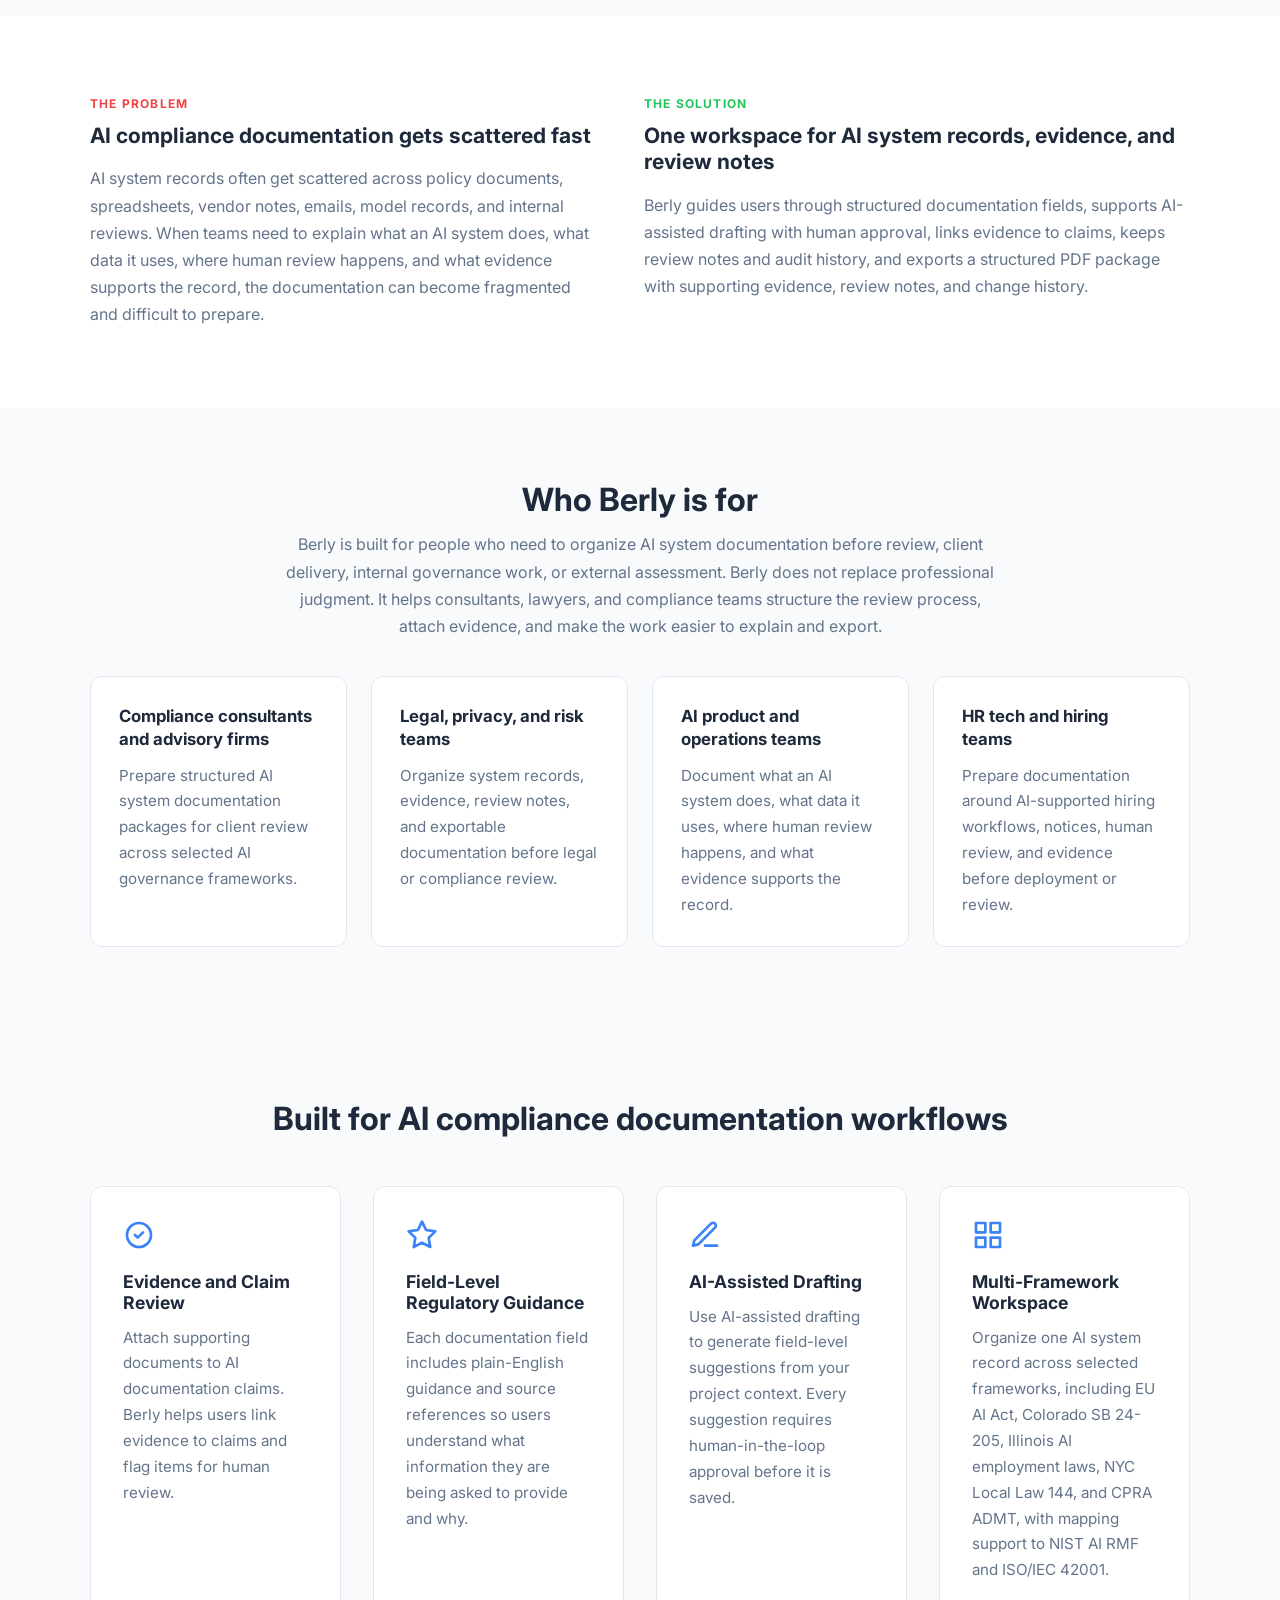
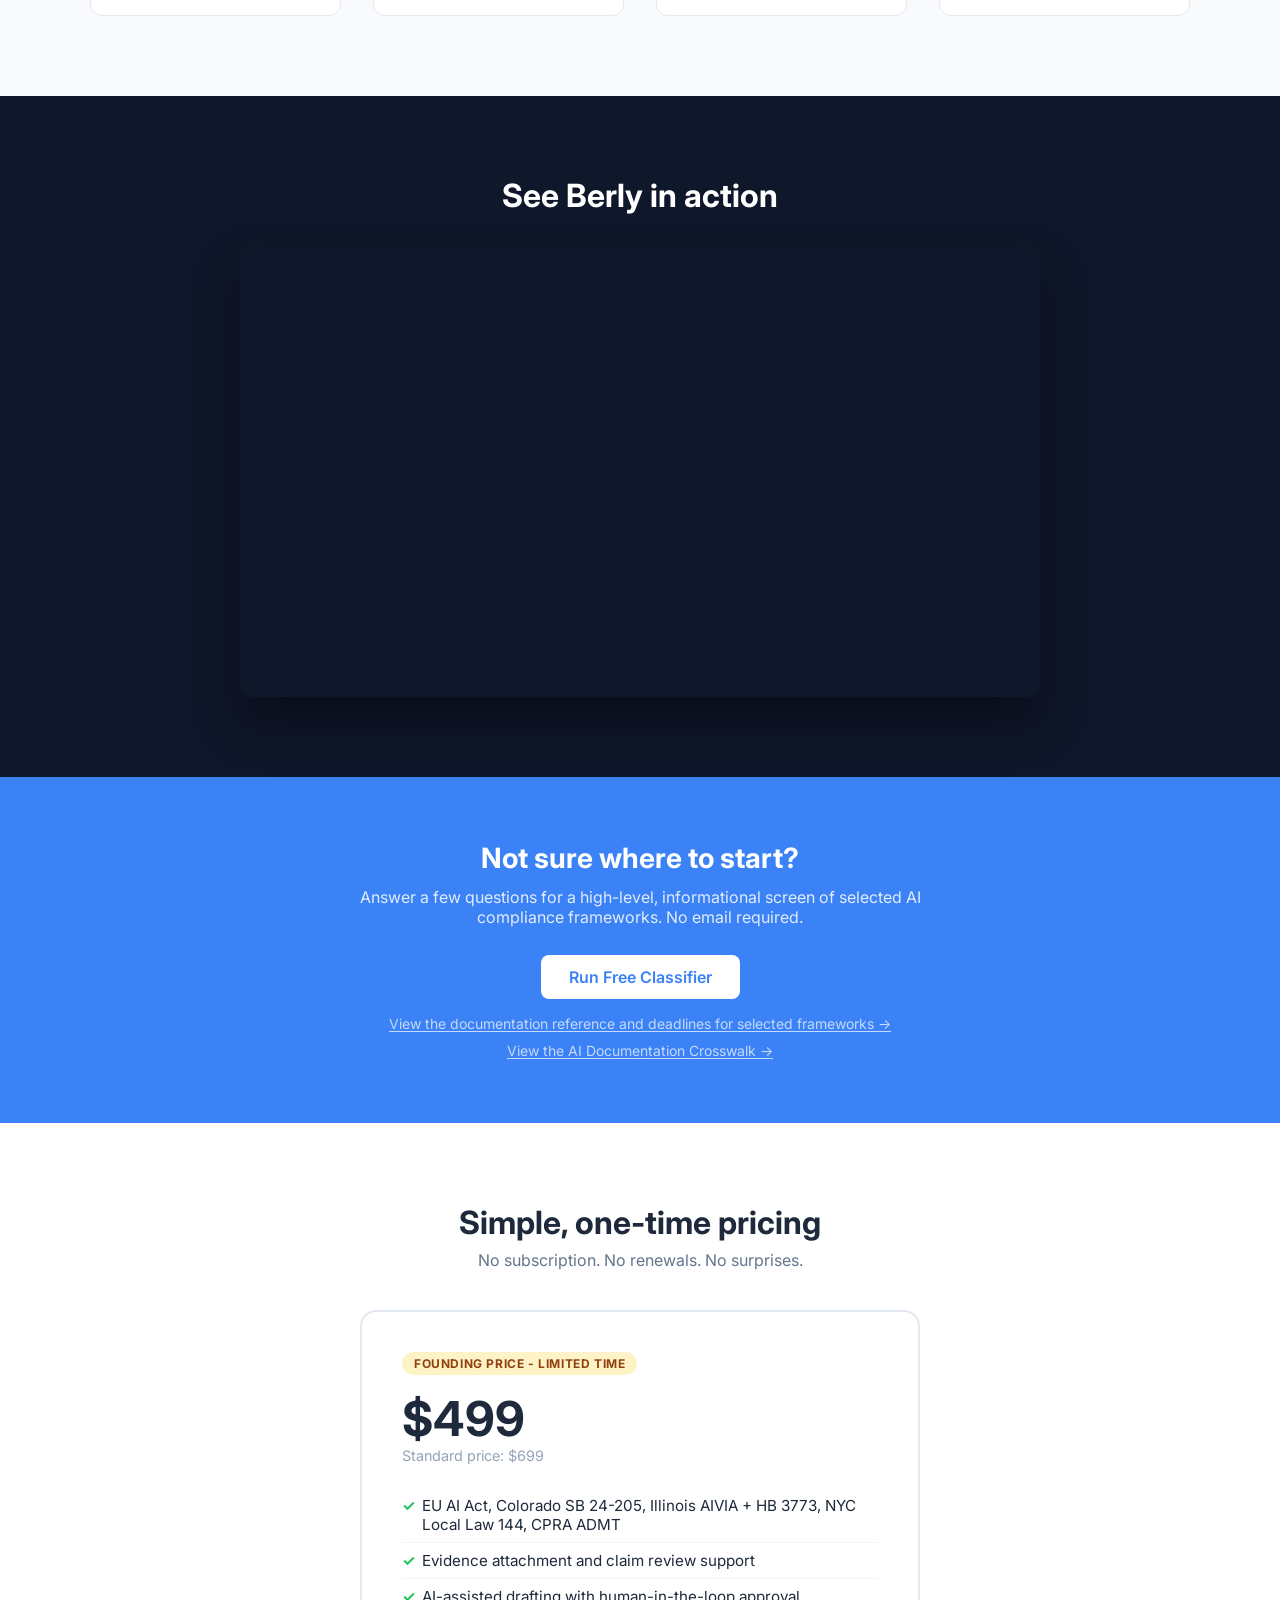
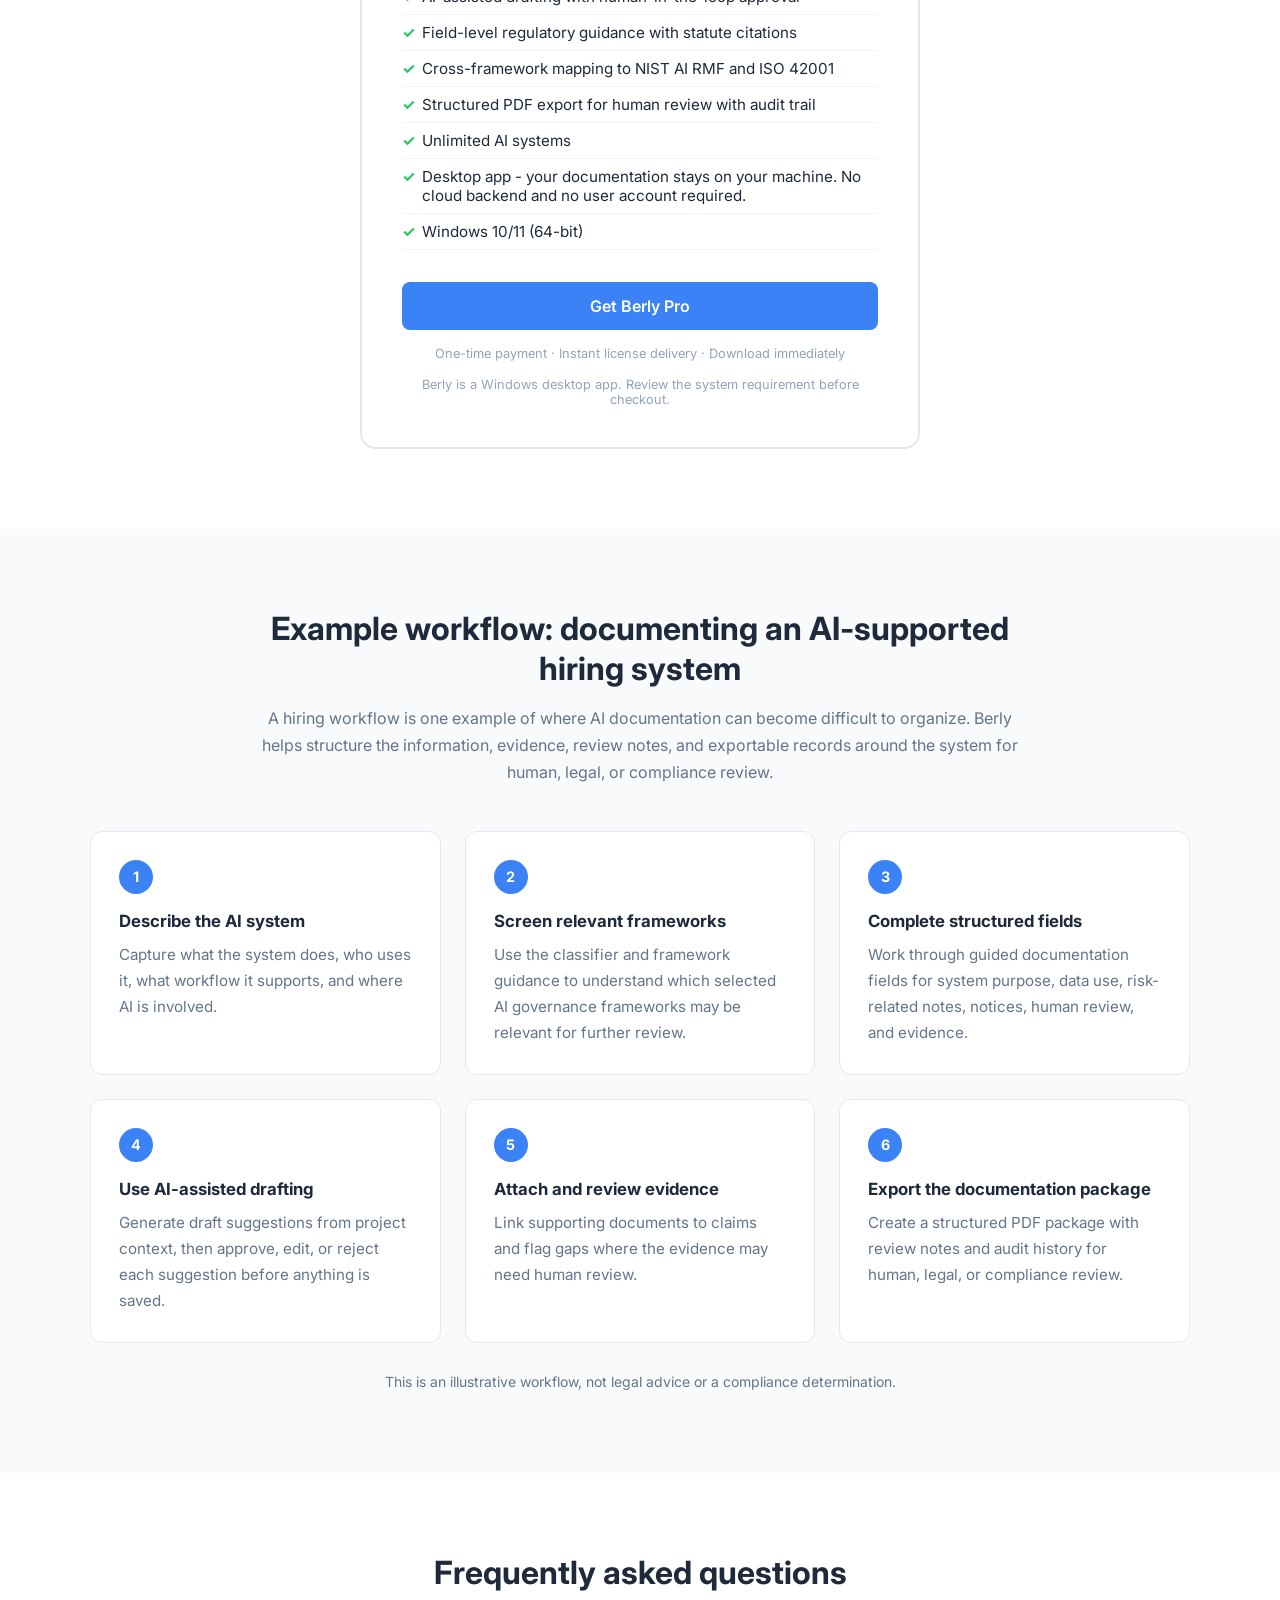
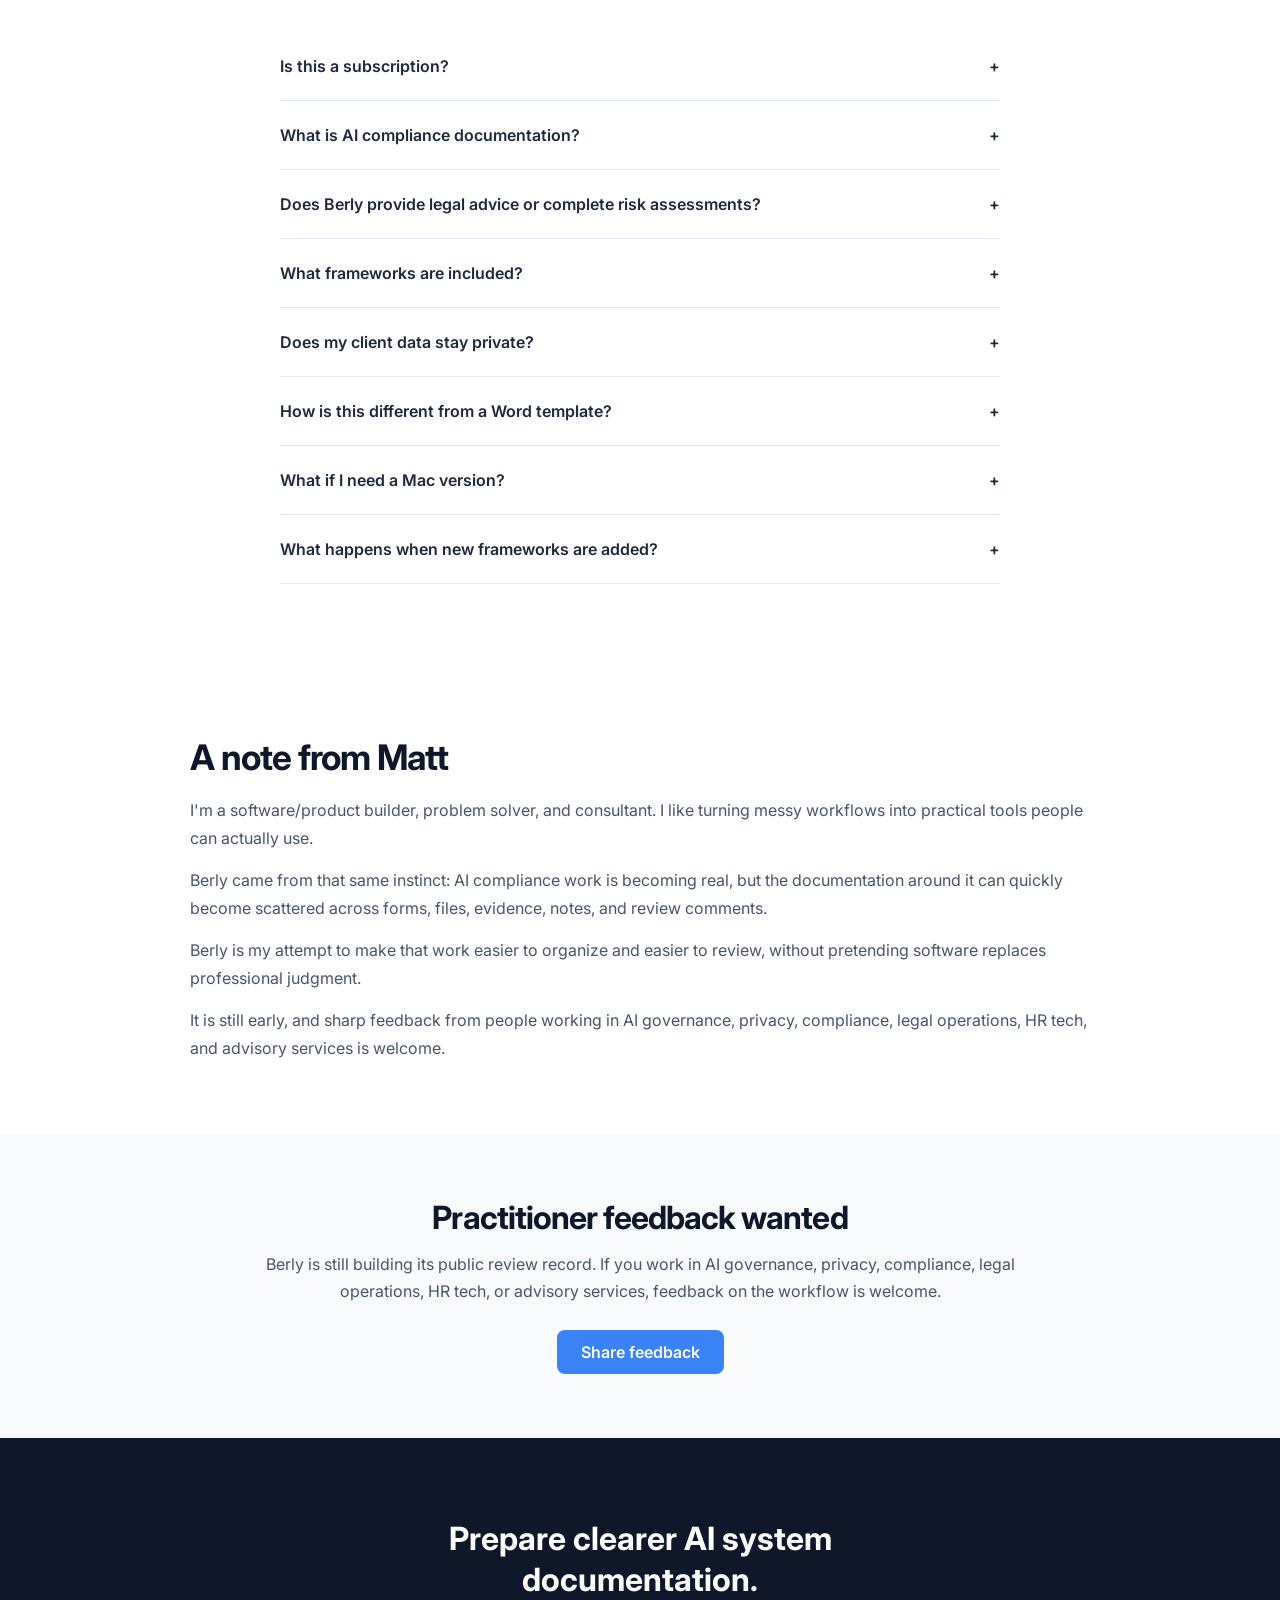
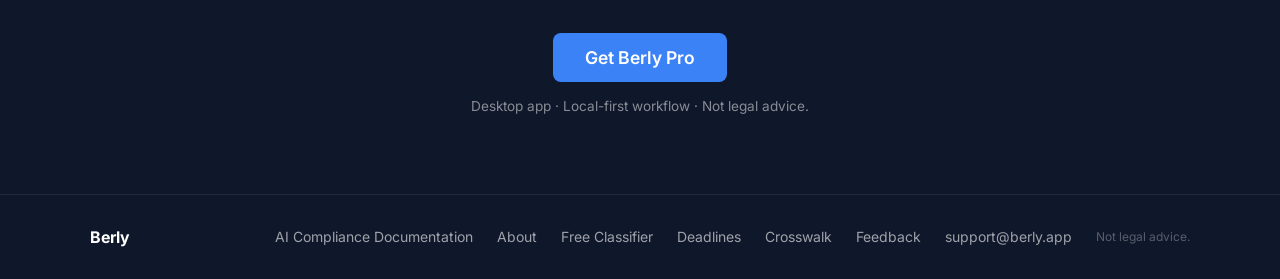
==== commit a41b006f: "Improve landing page trust and platform clarity" ====
--- a/index.html
+++ b/index.html
@@ -1140,7 +1140,7 @@
         <a href="/deadlines" class="navbar__link">Deadlines</a>
         <a href="/crosswalk" class="navbar__link">Crosswalk</a>
       </nav>
-      <a href="https://buy.stripe.com/28E6oHfmXahS6xL0iGeZ201" class="btn btn--primary navbar__cta" target="_blank" rel="noopener">Buy Now</a>
+      <a href="https://buy.stripe.com/28E6oHfmXahS6xL0iGeZ201" class="btn btn--primary navbar__cta" target="_blank" rel="noopener">Get Berly for Windows</a>
     </div>
   </header>
 
@@ -1242,6 +1242,8 @@
       <div class="hero__buttons">
         <a href="/classifier" class="btn btn--primary">Try Free Classifier</a>
       </div>
+      <p style="margin-top:18px;color:#475569;font-size:0.95rem;">Available now for Windows 10/11 (64-bit). Mac version planned; no confirmed release date.</p>
+      <p style="margin-top:8px;font-size:0.92rem;"><a href="/feedback.html?topic=mac-interest" style="color:#2563eb;text-decoration:underline;text-underline-offset:3px;">Need Berly for Mac? Register your interest.</a></p>
       <div class="ph-badge" aria-label="Berly on Product Hunt">
         <a href="https://www.producthunt.com/products/berly?embed=true&amp;utm_source=badge-featured&amp;utm_medium=badge&amp;utm_campaign=badge-berly" target="_blank" rel="noopener noreferrer">
           <img alt="Berly - AI compliance docs without the bloat | Product Hunt" width="250" height="54" src="https://api.producthunt.com/widgets/embed-image/v1/featured.svg?post_id=1171845&amp;theme=light&amp;t=1781476612418">
@@ -1257,6 +1259,13 @@
     </div>
   </section>
 
+  <section style="padding:64px 24px;background:#f8fafc;">
+    <div style="max-width:900px;margin:0 auto;">
+      <h2 style="color:#0f172a;font-size:clamp(1.6rem,3vw,2.1rem);letter-spacing:-0.03em;margin-bottom:16px;">How AI assist works</h2>
+      <p style="color:#475569;font-size:1.02rem;line-height:1.75;">Berly can be used manually without an API key. If you want AI-assisted drafting or evidence verification, you connect your own supported AI provider account by adding an API key in Berly's settings. Those AI-assisted requests are sent to that provider. Berly does not operate a cloud workspace for your documentation.</p>
+    </div>
+  </section>
+
   <!-- ── Framework Strip ─────────────────────────────── -->
   <section class="frameworks">
     <div class="frameworks__inner">
@@ -1282,7 +1291,7 @@
       <div class="ps__block">
         <div class="ps__label ps__label--solution">The Solution</div>
         <h2 class="ps__heading">One workspace for AI system records, evidence, and review notes</h2>
-        <p class="ps__text">Berly guides users through structured documentation fields, supports AI-assisted drafting with human approval, links evidence to claims, keeps review notes and audit history, and exports an AI documentation package for human, legal, or compliance review.</p>
+        <p class="ps__text">Berly guides users through structured documentation fields, supports AI-assisted drafting with human approval, links evidence to claims, keeps review notes and audit history, and exports a structured PDF package with supporting evidence, review notes, and change history.</p>
       </div>
     </div>
   </section>
@@ -1412,6 +1421,7 @@
         </ul>
         <a href="https://buy.stripe.com/28E6oHfmXahS6xL0iGeZ201" class="btn btn--primary pricing__btn" target="_blank" rel="noopener">Get Berly Pro</a>
         <p class="pricing__note">One-time payment · Instant license delivery · Download immediately</p>
+        <p class="pricing__note">Berly is a Windows desktop app. Review the system requirement before checkout.</p>
       </div>
     </div>
   </section>
@@ -1492,7 +1502,7 @@
 
         <details class="faq__item">
           <summary class="faq__question">Does my client data stay private?</summary>
-          <p class="faq__answer">Yes. Berly is a desktop application. Your documentation stays on your local machine. There is no cloud backend and no user account. If you choose to use AI-assisted features, requests are sent only through your own API key to the AI provider you selected.</p>
+          <p class="faq__answer">Yes. Berly is a desktop application with no Berly cloud workspace or user account. You can use its structure, hints, and helper text manually without an API key. AI-assisted drafting and evidence verification require your own supported AI provider API key, and those requests are sent to that provider.</p>
         </details>
 
         <details class="faq__item">
@@ -1502,15 +1512,33 @@
 
         <details class="faq__item">
           <summary class="faq__question">What if I need a Mac version?</summary>
-          <p class="faq__answer">Berly is currently Windows only (Windows 10/11 64-bit). A Mac version is on our roadmap but has no confirmed release date. If Mac support is critical for you, contact support@berly.app before purchasing.</p>
+          <p class="faq__answer">Berly is currently Windows only (Windows 10/11 64-bit). A Mac version is planned but has no confirmed release date. If Mac support is critical for you, <a href="/feedback.html?topic=mac-interest">register your interest</a> before purchasing.</p>
         </details>
 
         <details class="faq__item">
           <summary class="faq__question">What happens when new frameworks are added?</summary>
-          <p class="faq__answer">New frameworks will be released as separate paid upgrades. Existing customers receive a discount on future versions. Your current purchase is not a subscription and does not include future framework additions automatically, but you will not pay full price as a returning customer.</p>
+          <p class="faq__answer">Regulations and guidance can change. Berly may receive maintenance updates for corrections or material changes to included content when identified. Newly added frameworks may be released as paid upgrades. Existing customers receive a discount on future versions.</p>
         </details>
 
       </div>
+    </div>
+  </section>
+
+  <section style="padding:72px 24px;background:#ffffff;">
+    <div style="max-width:900px;margin:0 auto;">
+      <h2 style="color:#0f172a;font-size:clamp(1.7rem,3vw,2.2rem);letter-spacing:-0.03em;margin-bottom:18px;">A note from Matt</h2>
+      <p style="color:#475569;font-size:1rem;line-height:1.75;margin-bottom:14px;">I'm a software/product builder, problem solver, and consultant. I like turning messy workflows into practical tools people can actually use.</p>
+      <p style="color:#475569;font-size:1rem;line-height:1.75;margin-bottom:14px;">Berly came from that same instinct: AI compliance work is becoming real, but the documentation around it can quickly become scattered across forms, files, evidence, notes, and review comments.</p>
+      <p style="color:#475569;font-size:1rem;line-height:1.75;margin-bottom:14px;">Berly is my attempt to make that work easier to organize and easier to review, without pretending software replaces professional judgment.</p>
+      <p style="color:#475569;font-size:1rem;line-height:1.75;">It is still early, and sharp feedback from people working in AI governance, privacy, compliance, legal operations, HR tech, and advisory services is welcome.</p>
+    </div>
+  </section>
+
+  <section style="padding:64px 24px;background:#f8fafc;text-align:center;">
+    <div style="max-width:760px;margin:0 auto;">
+      <h2 style="color:#0f172a;font-size:clamp(1.6rem,3vw,2rem);letter-spacing:-0.03em;margin-bottom:14px;">Practitioner feedback wanted</h2>
+      <p style="color:#475569;font-size:1rem;line-height:1.7;margin-bottom:24px;">Berly is still building its public review record. If you work in AI governance, privacy, compliance, legal operations, HR tech, or advisory services, feedback on the workflow is welcome.</p>
+      <a href="/feedback.html?topic=practitioner-review" class="btn btn--primary">Share feedback</a>
     </div>
   </section>
 
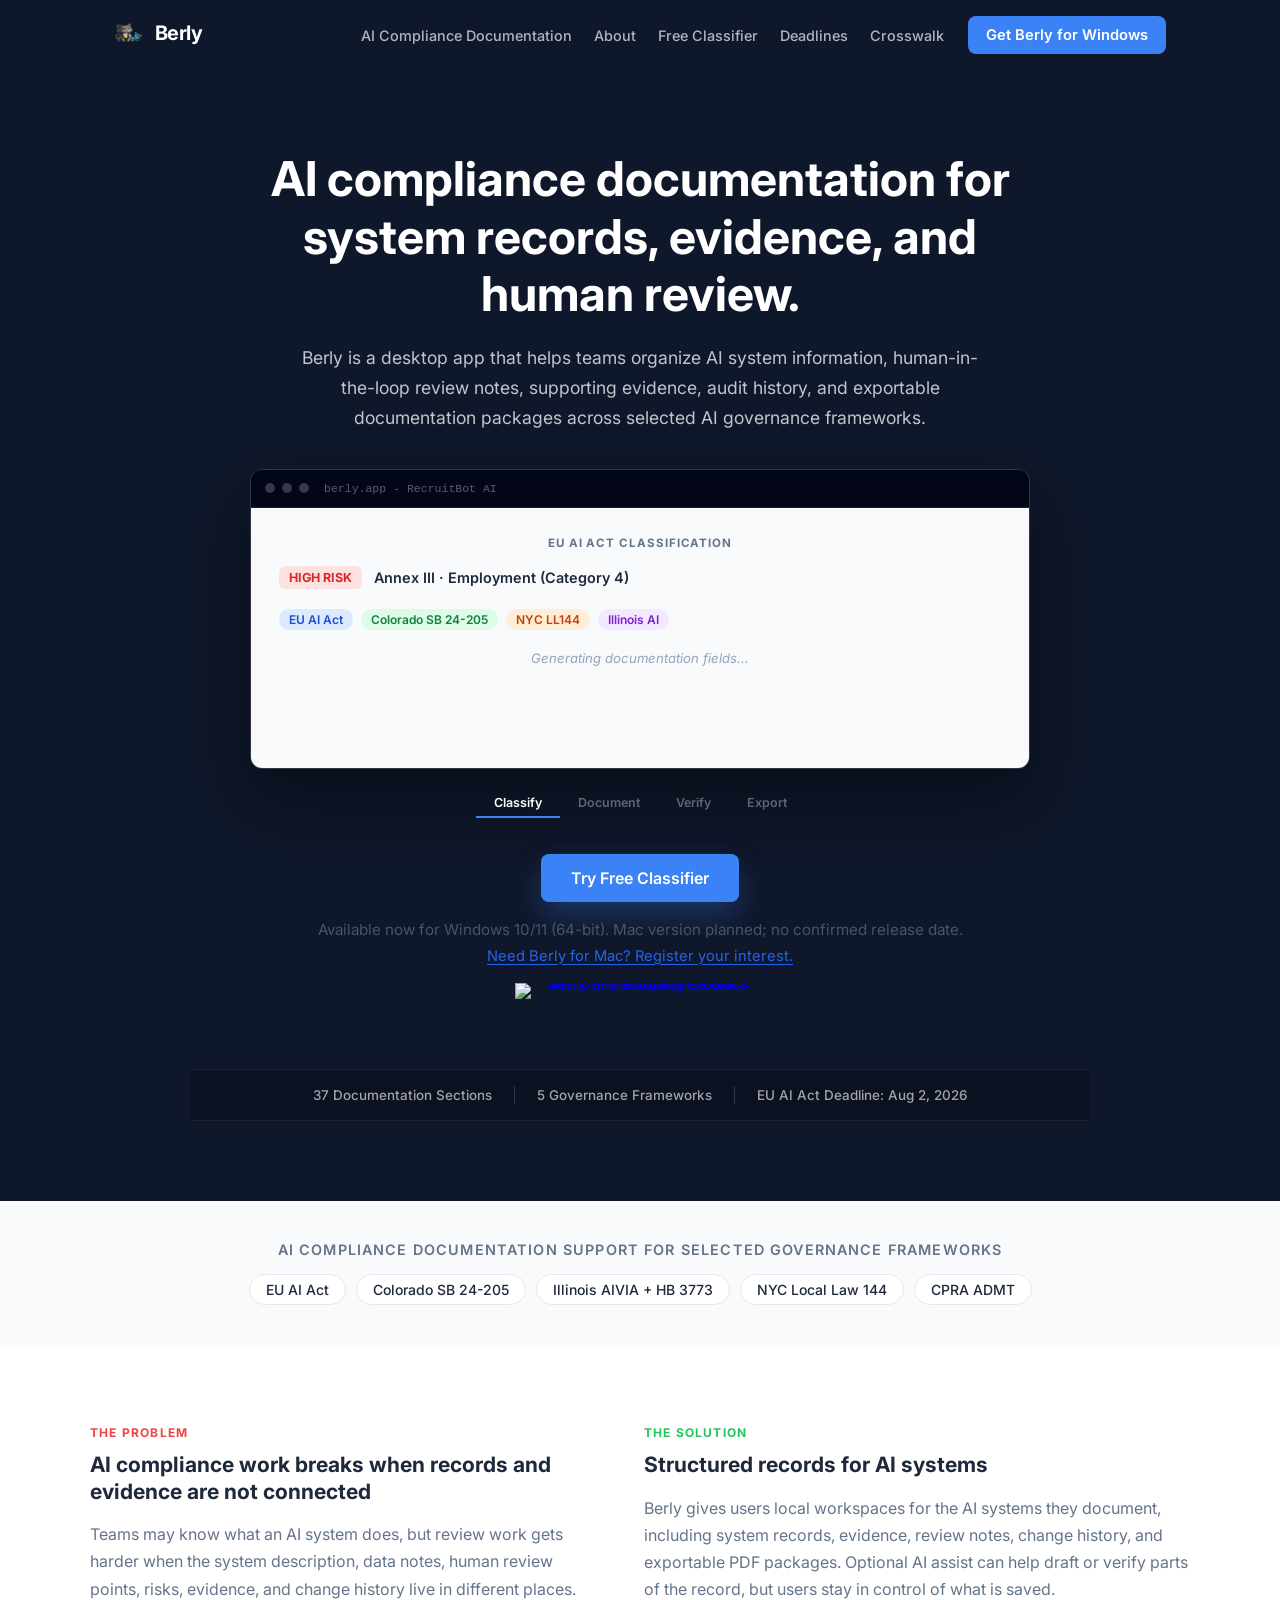
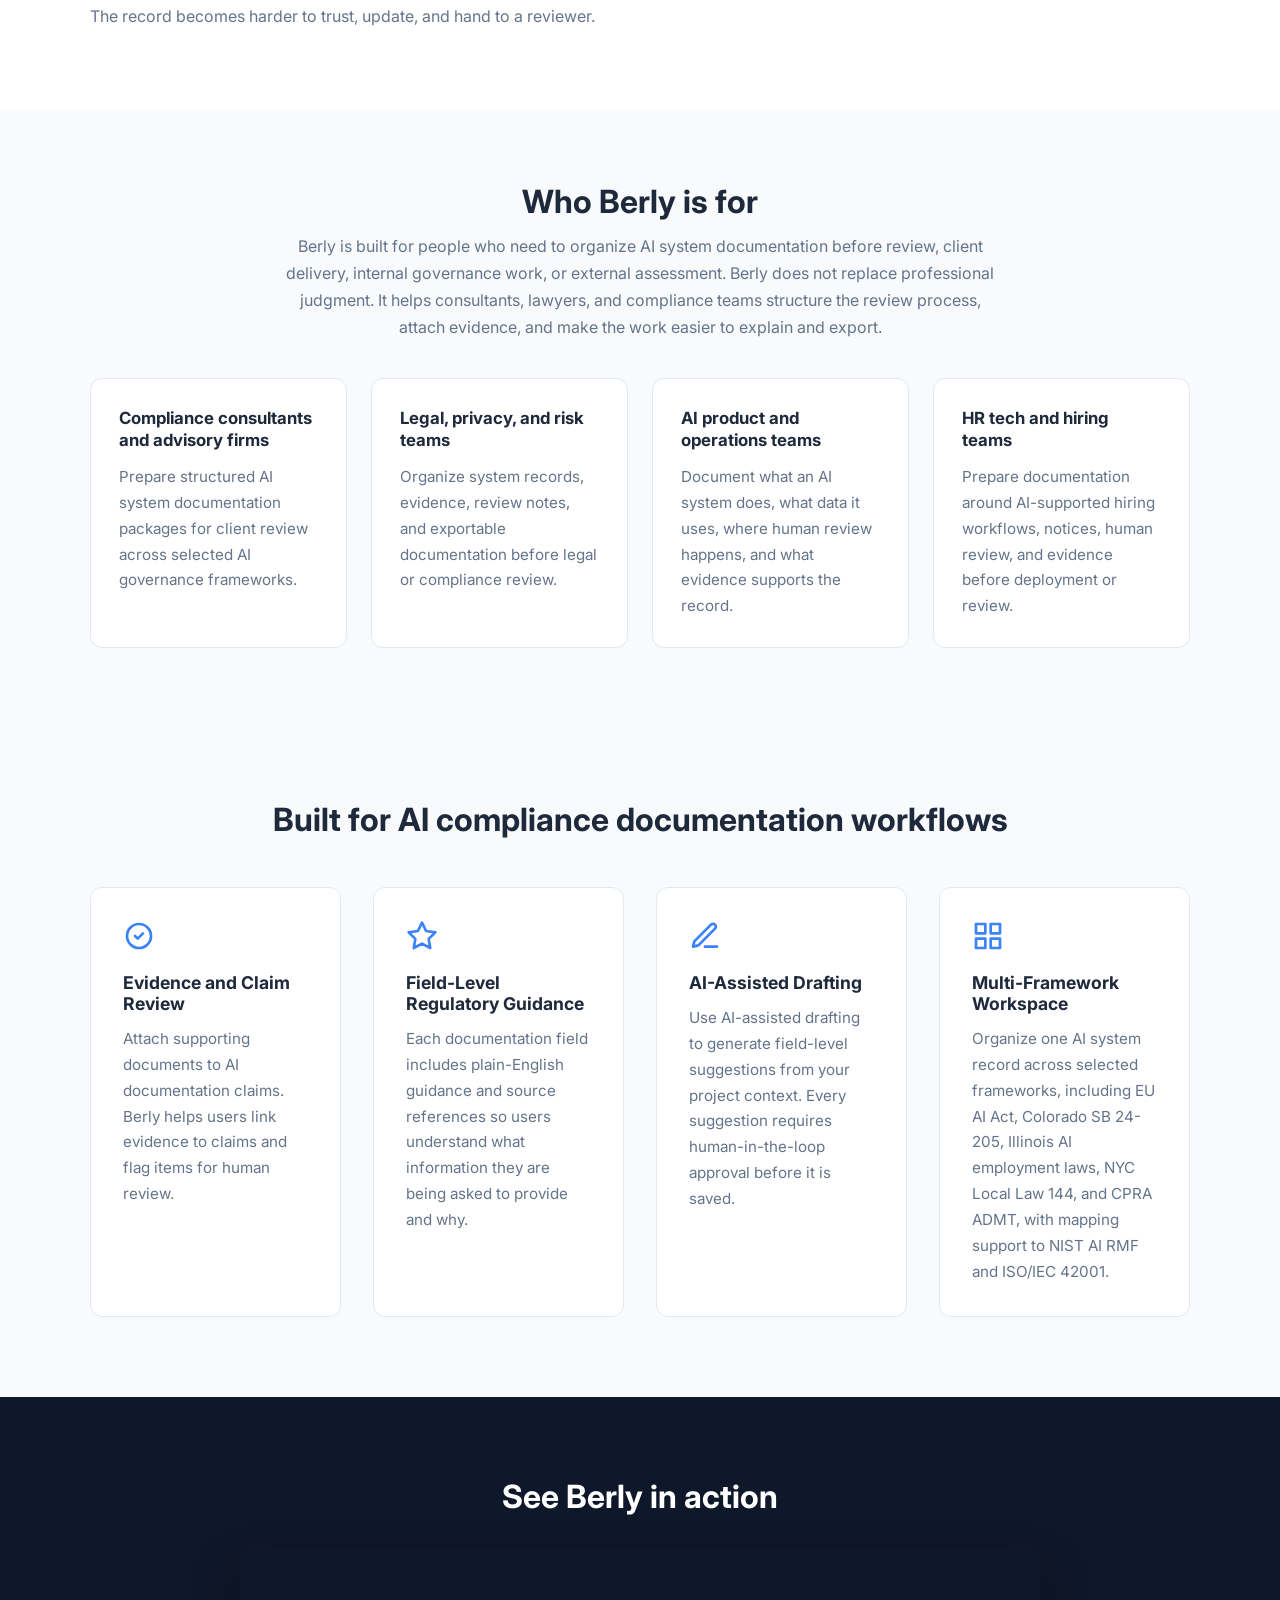
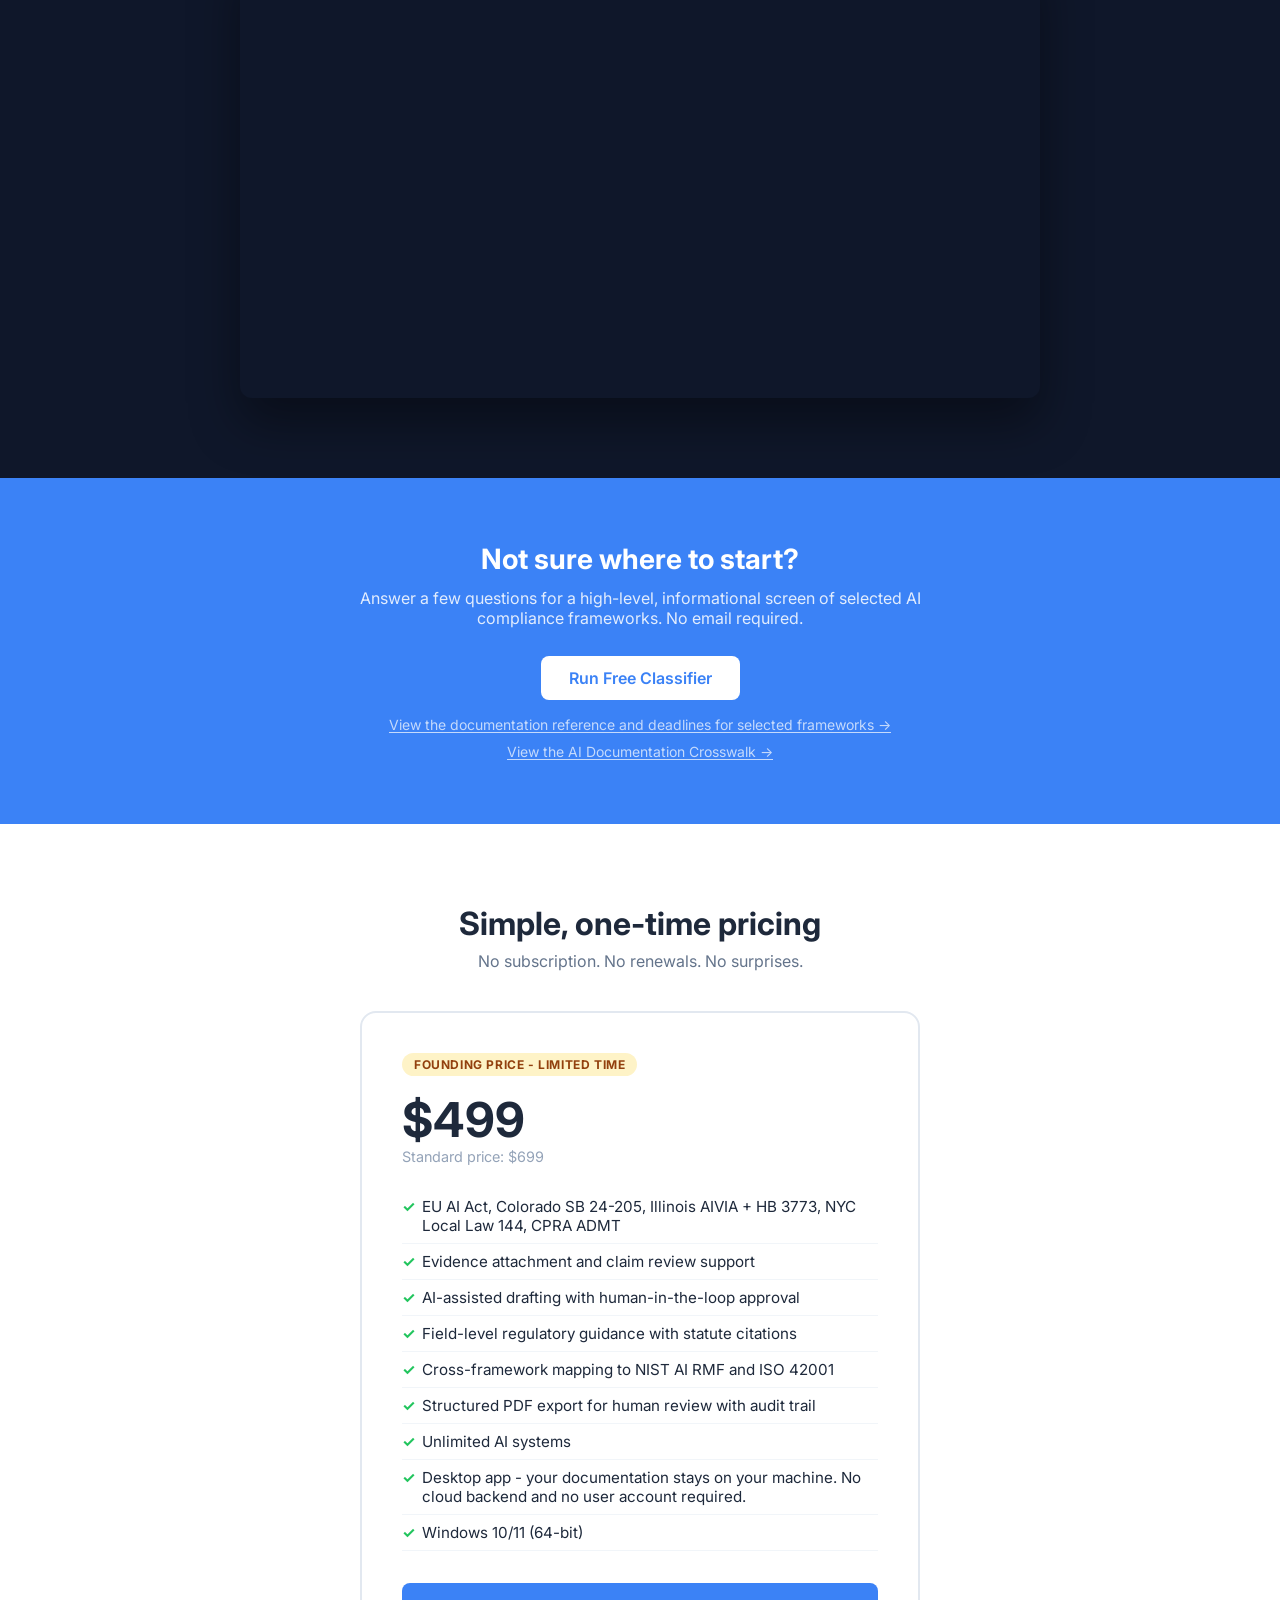
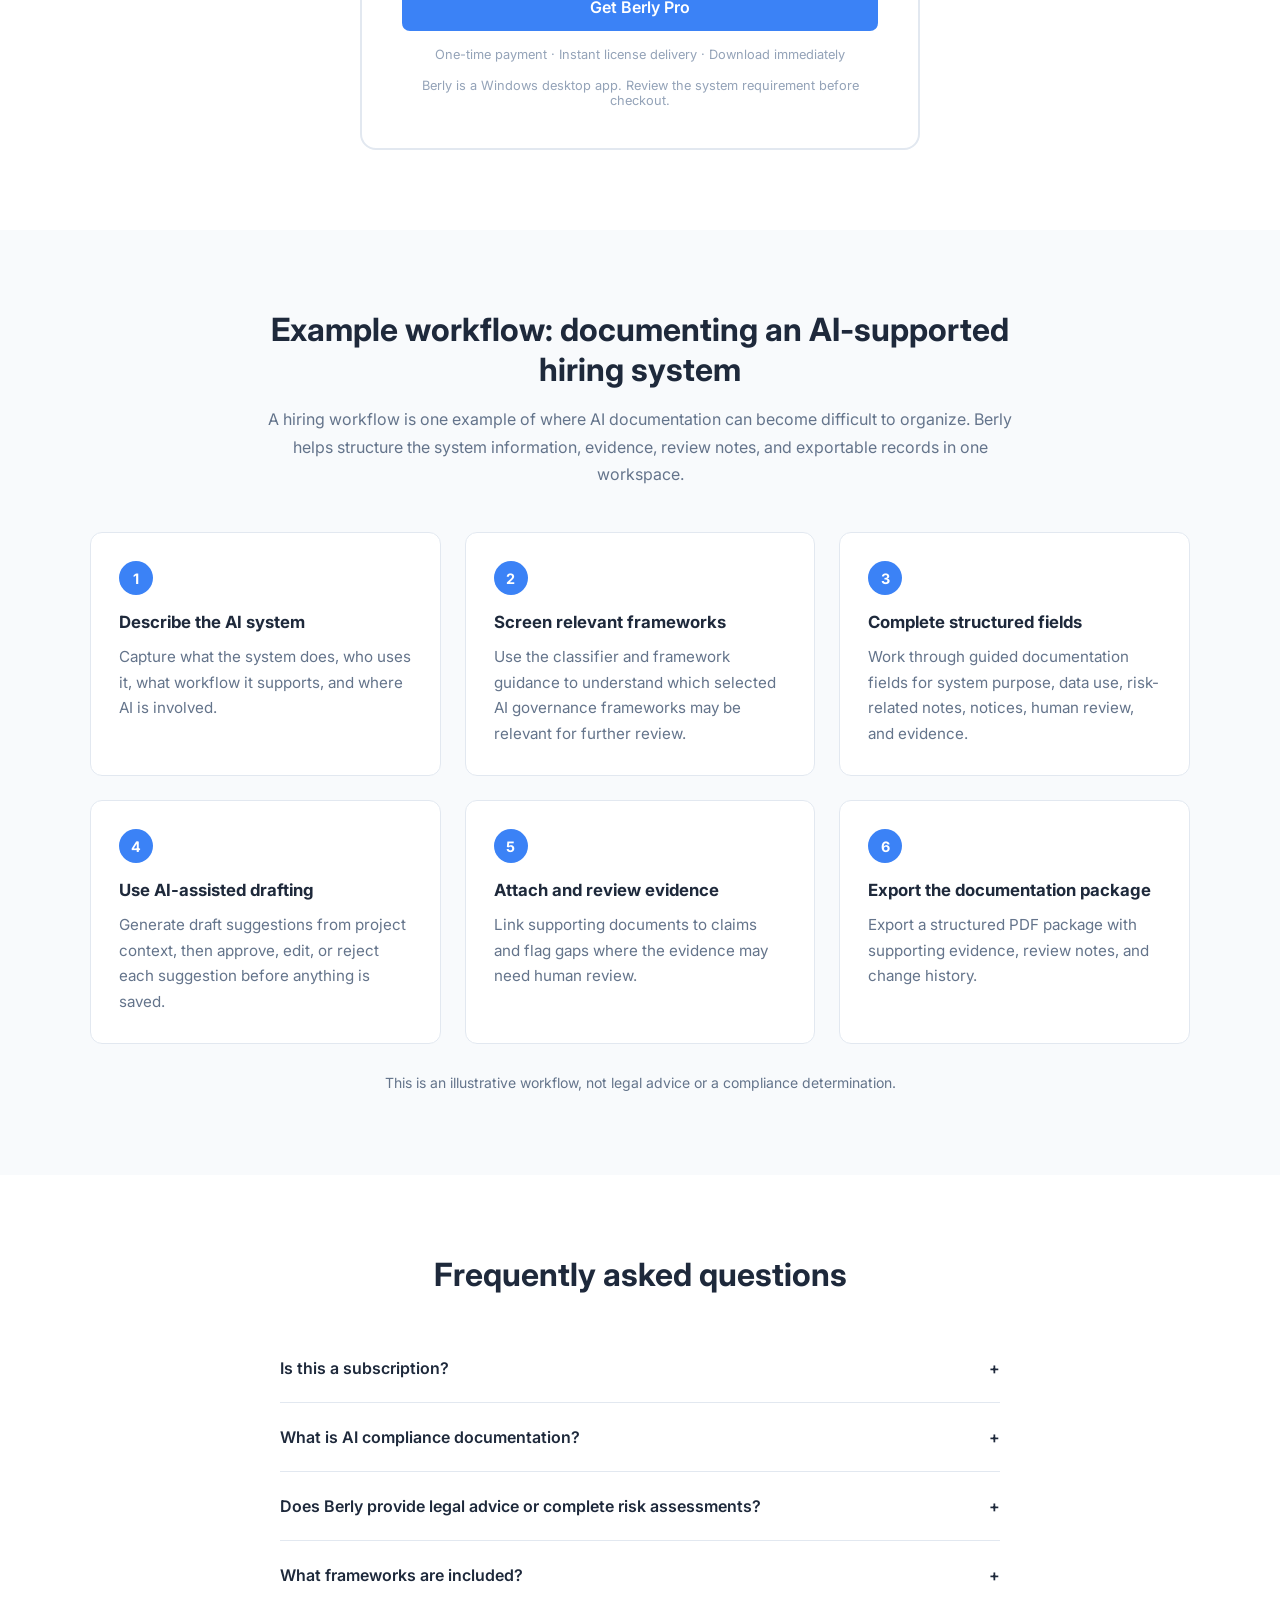
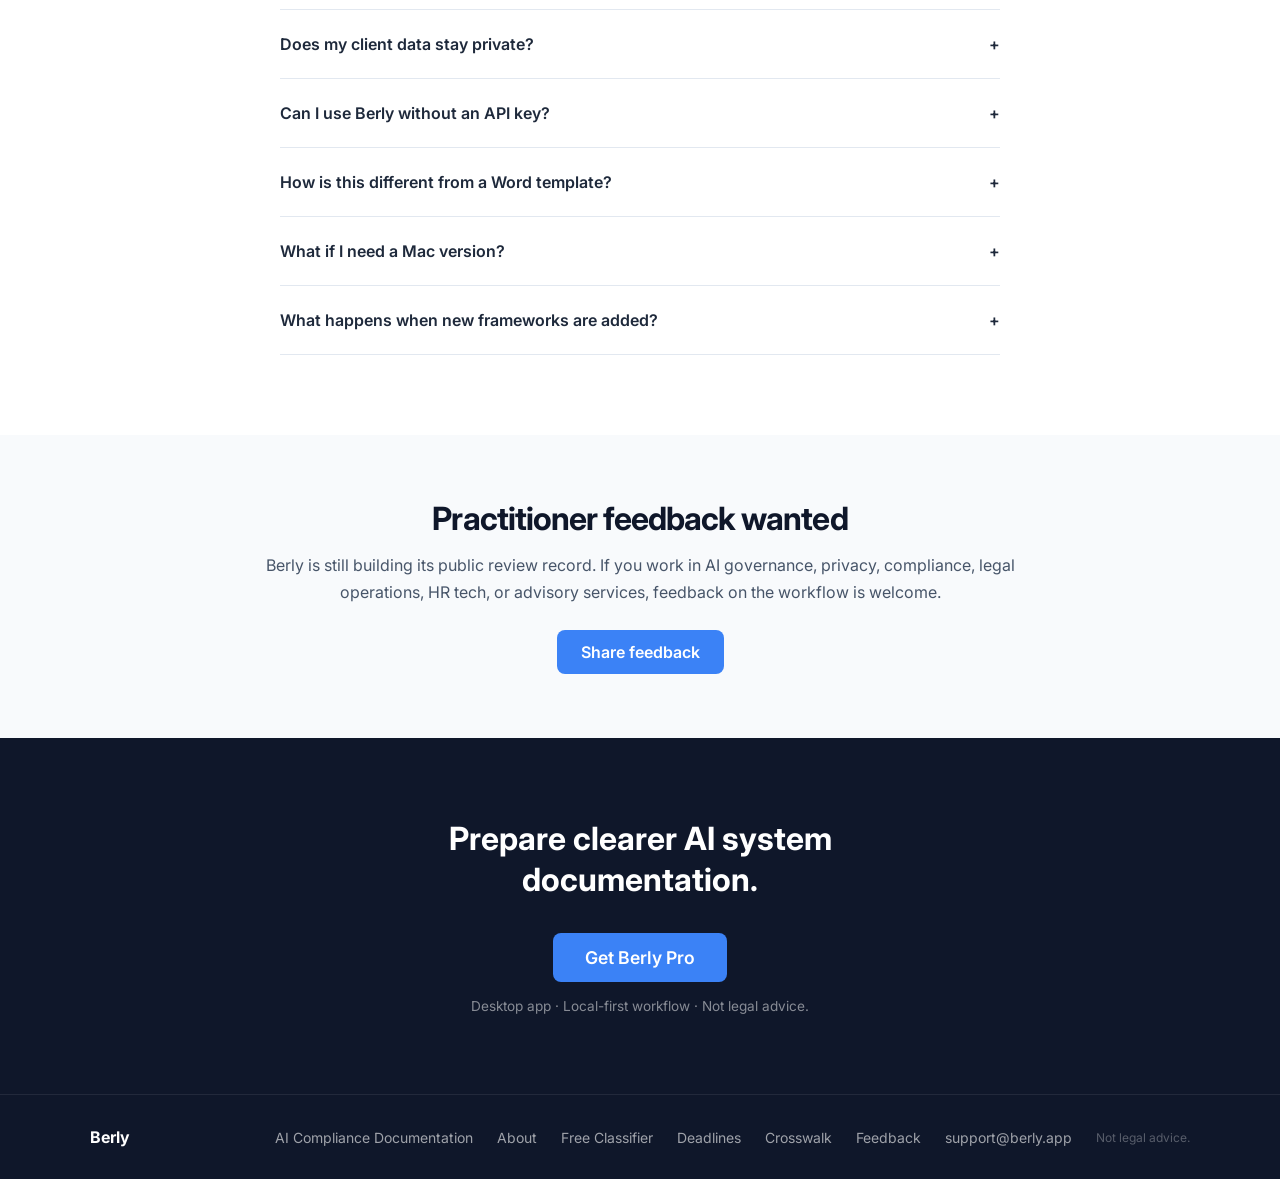
==== commit fe7bd311: "Clean up landing trust copy and page flow" ====
--- a/index.html
+++ b/index.html
@@ -1259,13 +1259,6 @@
     </div>
   </section>
 
-  <section style="padding:64px 24px;background:#f8fafc;">
-    <div style="max-width:900px;margin:0 auto;">
-      <h2 style="color:#0f172a;font-size:clamp(1.6rem,3vw,2.1rem);letter-spacing:-0.03em;margin-bottom:16px;">How AI assist works</h2>
-      <p style="color:#475569;font-size:1.02rem;line-height:1.75;">Berly can be used manually without an API key. If you want AI-assisted drafting or evidence verification, you connect your own supported AI provider account by adding an API key in Berly's settings. Those AI-assisted requests are sent to that provider. Berly does not operate a cloud workspace for your documentation.</p>
-    </div>
-  </section>
-
   <!-- ── Framework Strip ─────────────────────────────── -->
   <section class="frameworks">
     <div class="frameworks__inner">
@@ -1285,13 +1278,13 @@
     <div class="ps__inner">
       <div class="ps__block">
         <div class="ps__label ps__label--problem">The Problem</div>
-        <h2 class="ps__heading">AI compliance documentation gets scattered fast</h2>
-        <p class="ps__text">AI system records often get scattered across policy documents, spreadsheets, vendor notes, emails, model records, and internal reviews. When teams need to explain what an AI system does, what data it uses, where human review happens, and what evidence supports the record, the documentation can become fragmented and difficult to prepare.</p>
+        <h2 class="ps__heading">AI compliance work breaks when records and evidence are not connected</h2>
+        <p class="ps__text">Teams may know what an AI system does, but review work gets harder when the system description, data notes, human review points, risks, evidence, and change history live in different places. The record becomes harder to trust, update, and hand to a reviewer.</p>
       </div>
       <div class="ps__block">
         <div class="ps__label ps__label--solution">The Solution</div>
-        <h2 class="ps__heading">One workspace for AI system records, evidence, and review notes</h2>
-        <p class="ps__text">Berly guides users through structured documentation fields, supports AI-assisted drafting with human approval, links evidence to claims, keeps review notes and audit history, and exports a structured PDF package with supporting evidence, review notes, and change history.</p>
+        <h2 class="ps__heading">Structured records for AI systems</h2>
+        <p class="ps__text">Berly gives users local workspaces for the AI systems they document, including system records, evidence, review notes, change history, and exportable PDF packages. Optional AI assist can help draft or verify parts of the record, but users stay in control of what is saved.</p>
       </div>
     </div>
   </section>
@@ -1430,7 +1423,7 @@
   <section class="workflow">
     <div class="workflow__inner">
       <h2 class="workflow__heading">Example workflow: documenting an AI-supported hiring system</h2>
-      <p class="workflow__intro">A hiring workflow is one example of where AI documentation can become difficult to organize. Berly helps structure the information, evidence, review notes, and exportable records around the system for human, legal, or compliance review.</p>
+      <p class="workflow__intro">A hiring workflow is one example of where AI documentation can become difficult to organize. Berly helps structure the system information, evidence, review notes, and exportable records in one workspace.</p>
 
       <div class="workflow__grid">
         <div class="workflow__step">
@@ -1466,7 +1459,7 @@
         <div class="workflow__step">
           <div class="workflow__number">6</div>
           <h3 class="workflow__title">Export the documentation package</h3>
-          <p class="workflow__text">Create a structured PDF package with review notes and audit history for human, legal, or compliance review.</p>
+          <p class="workflow__text">Export a structured PDF package with supporting evidence, review notes, and change history.</p>
         </div>
       </div>
 
@@ -1492,7 +1485,7 @@
 
         <details class="faq__item">
           <summary class="faq__question">Does Berly provide legal advice or complete risk assessments?</summary>
-          <p class="faq__answer">No. Berly is not legal advice. It helps organize AI system records, evidence, review notes, risk-related notes, and documentation packages so they can be reviewed by the appropriate human, legal, or compliance professionals.</p>
+          <p class="faq__answer">Berly organizes documentation; it does not provide legal advice, determine applicability, or certify compliance.</p>
         </details>
 
         <details class="faq__item">
@@ -1502,7 +1495,12 @@
 
         <details class="faq__item">
           <summary class="faq__question">Does my client data stay private?</summary>
-          <p class="faq__answer">Yes. Berly is a desktop application with no Berly cloud workspace or user account. You can use its structure, hints, and helper text manually without an API key. AI-assisted drafting and evidence verification require your own supported AI provider API key, and those requests are sent to that provider.</p>
+          <p class="faq__answer">Berly is a desktop application with no Berly cloud workspace or user account. When optional AI-assisted features are used, those requests are sent to the supported AI provider connected by the user.</p>
+        </details>
+
+        <details class="faq__item">
+          <summary class="faq__question">Can I use Berly without an API key?</summary>
+          <p class="faq__answer">Yes. Berly can be used manually without an API key. You can fill out the structured fields using the app's guidance, hints, and helper text. AI-assisted drafting and evidence verification require your own supported AI provider API key. Those AI-assisted requests are sent to that provider.</p>
         </details>
 
         <details class="faq__item">
@@ -1521,16 +1519,6 @@
         </details>
 
       </div>
-    </div>
-  </section>
-
-  <section style="padding:72px 24px;background:#ffffff;">
-    <div style="max-width:900px;margin:0 auto;">
-      <h2 style="color:#0f172a;font-size:clamp(1.7rem,3vw,2.2rem);letter-spacing:-0.03em;margin-bottom:18px;">A note from Matt</h2>
-      <p style="color:#475569;font-size:1rem;line-height:1.75;margin-bottom:14px;">I'm a software/product builder, problem solver, and consultant. I like turning messy workflows into practical tools people can actually use.</p>
-      <p style="color:#475569;font-size:1rem;line-height:1.75;margin-bottom:14px;">Berly came from that same instinct: AI compliance work is becoming real, but the documentation around it can quickly become scattered across forms, files, evidence, notes, and review comments.</p>
-      <p style="color:#475569;font-size:1rem;line-height:1.75;margin-bottom:14px;">Berly is my attempt to make that work easier to organize and easier to review, without pretending software replaces professional judgment.</p>
-      <p style="color:#475569;font-size:1rem;line-height:1.75;">It is still early, and sharp feedback from people working in AI governance, privacy, compliance, legal operations, HR tech, and advisory services is welcome.</p>
     </div>
   </section>
 
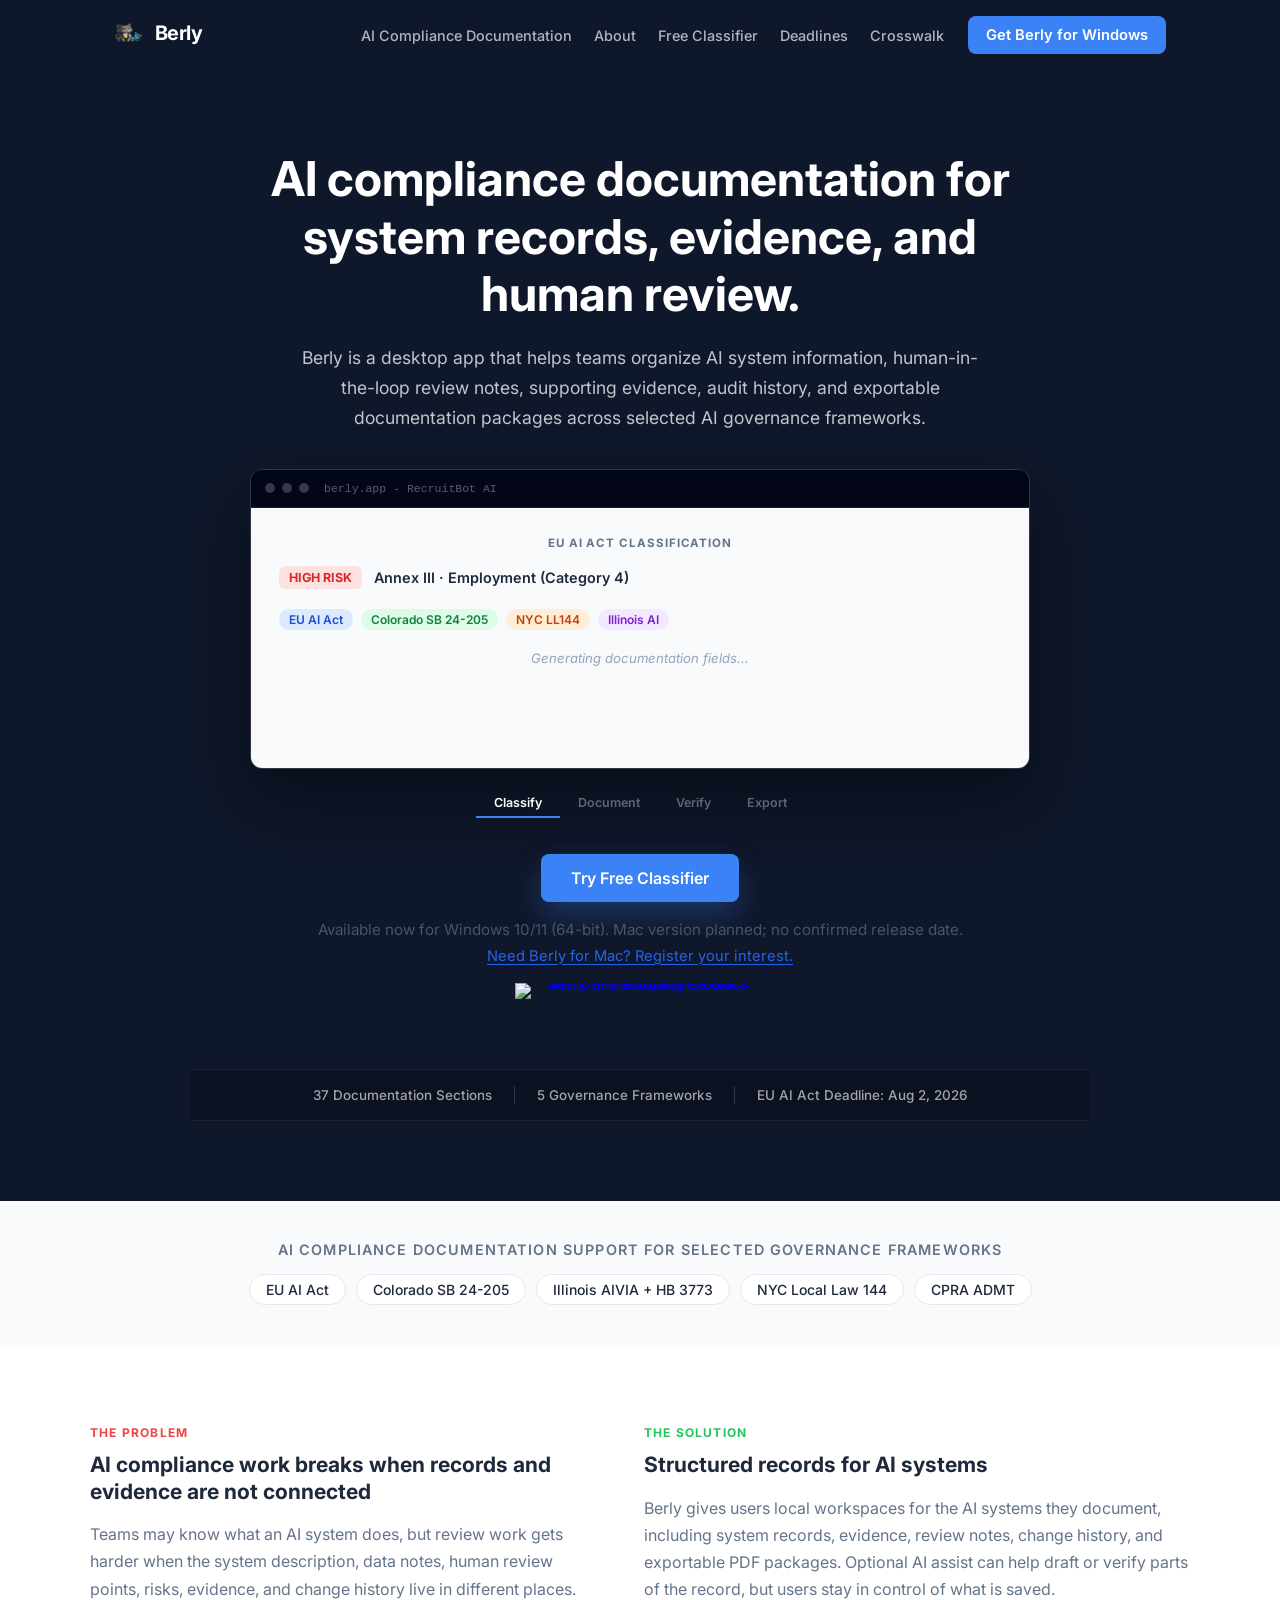
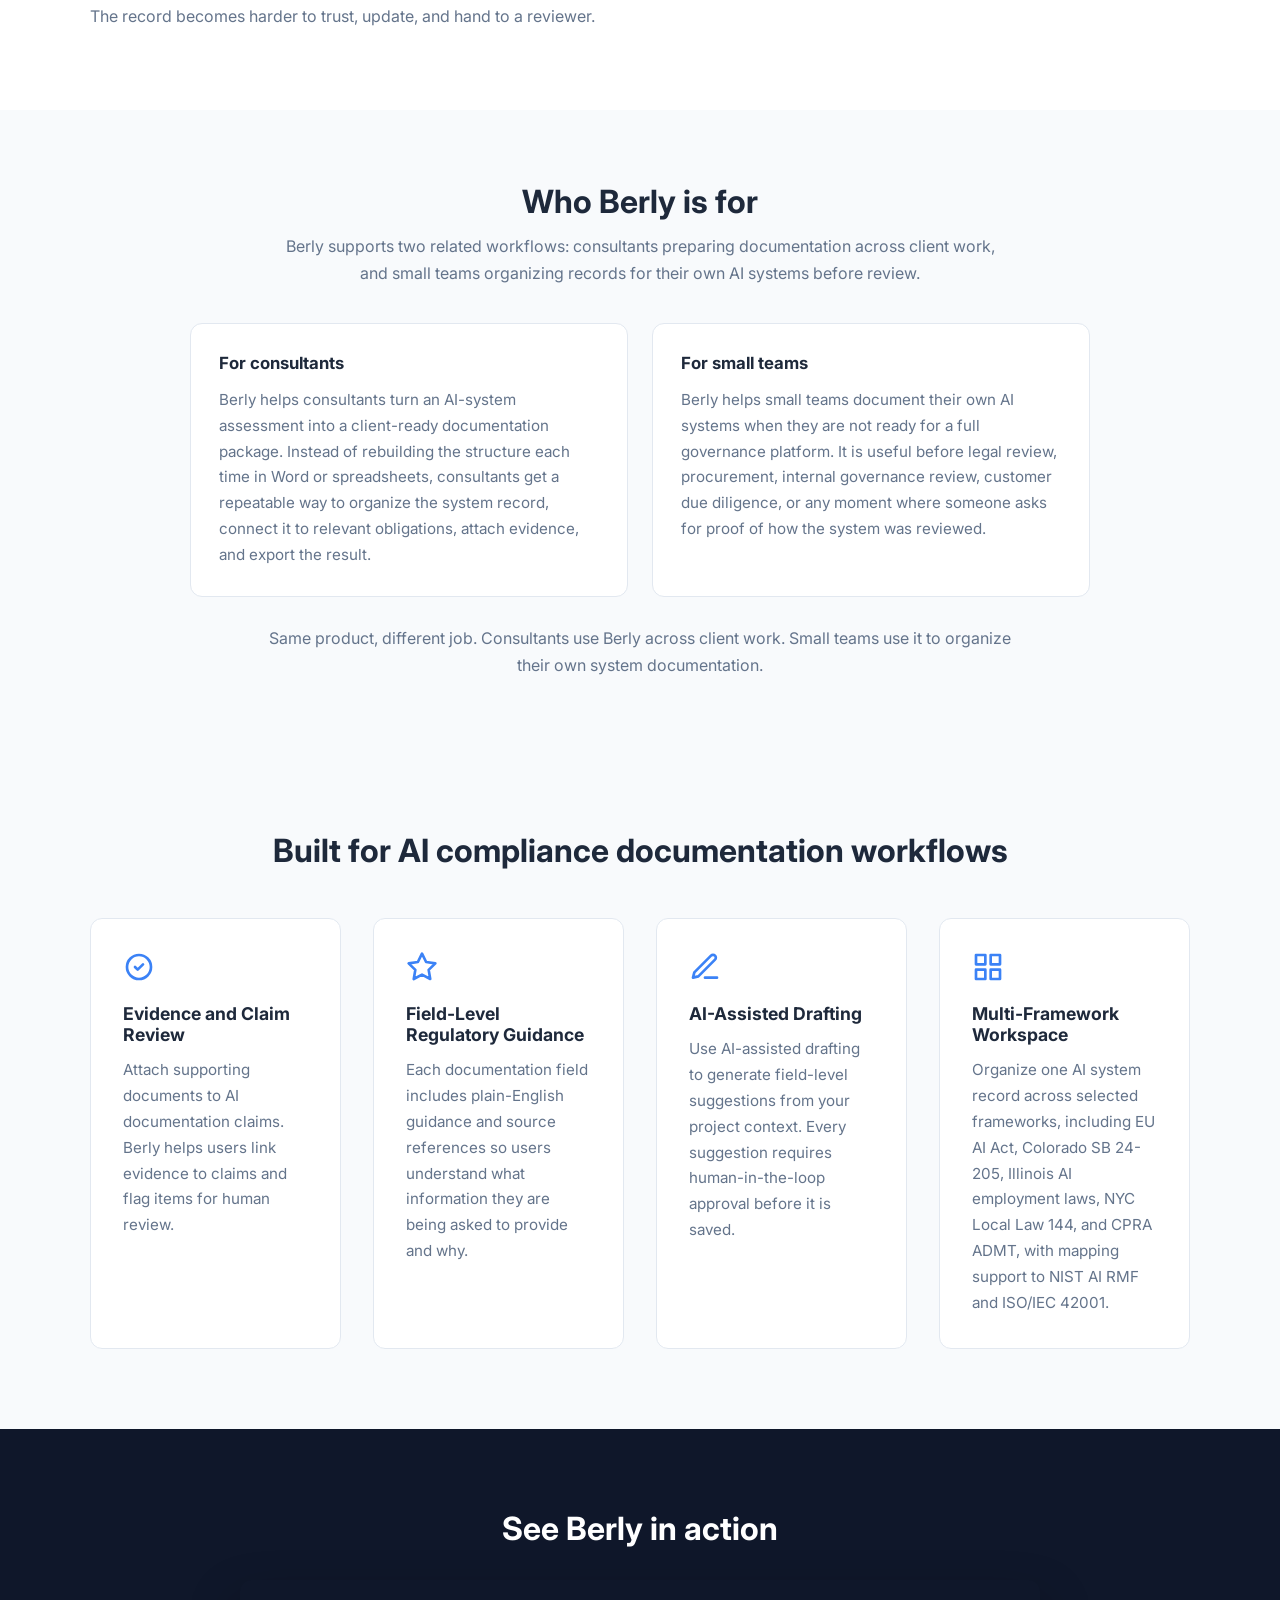
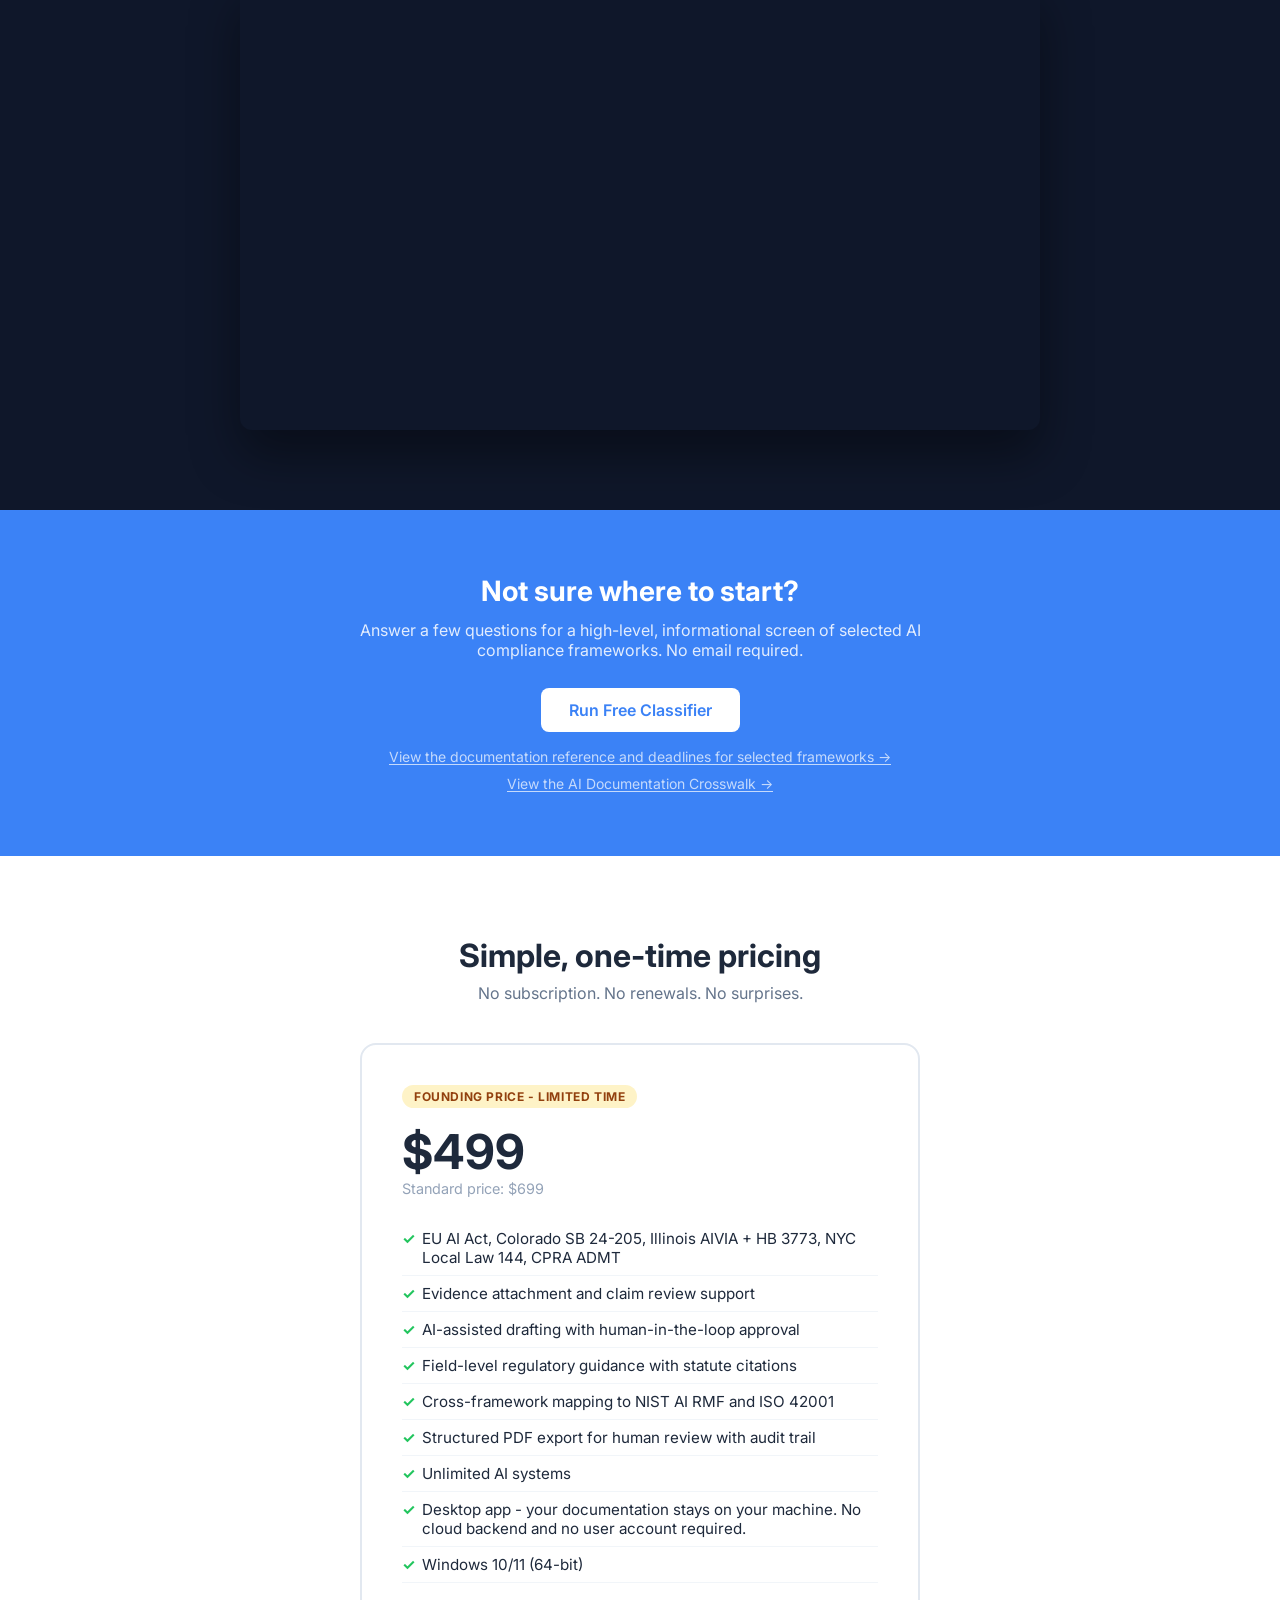
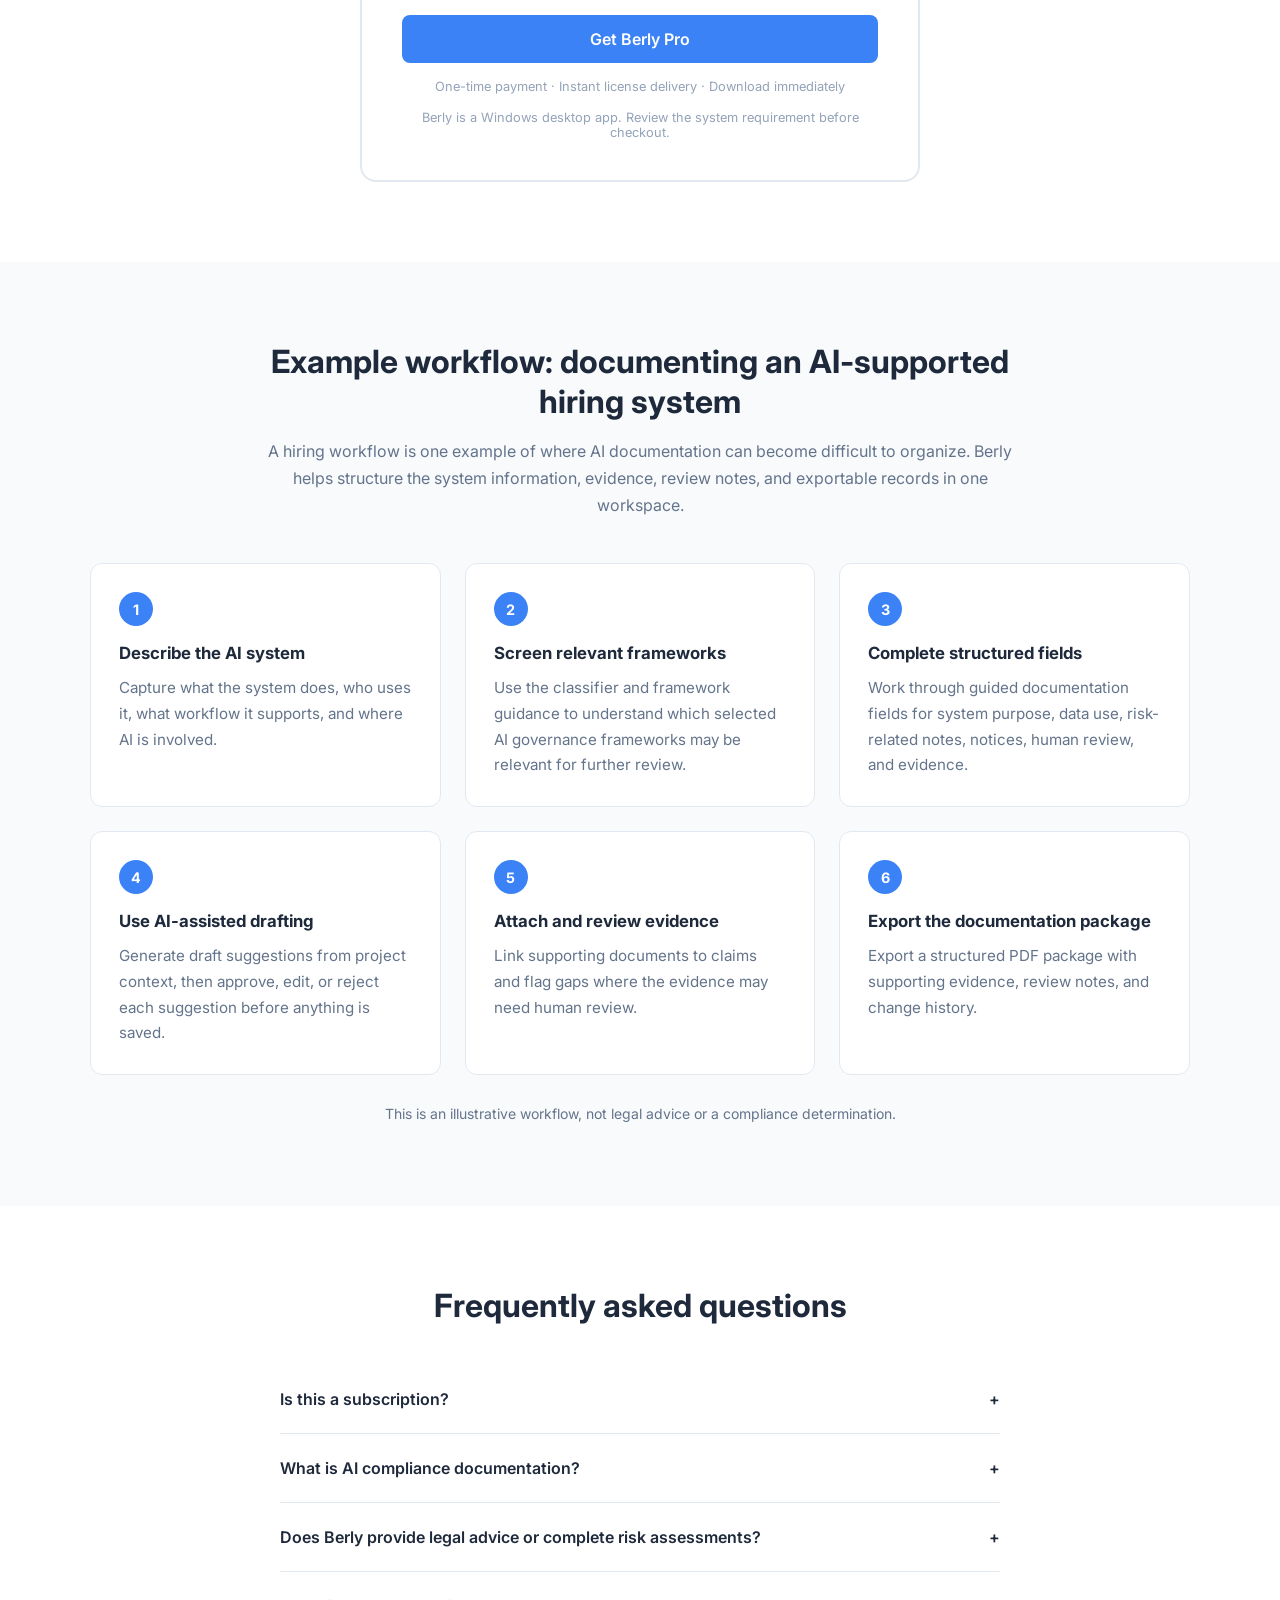
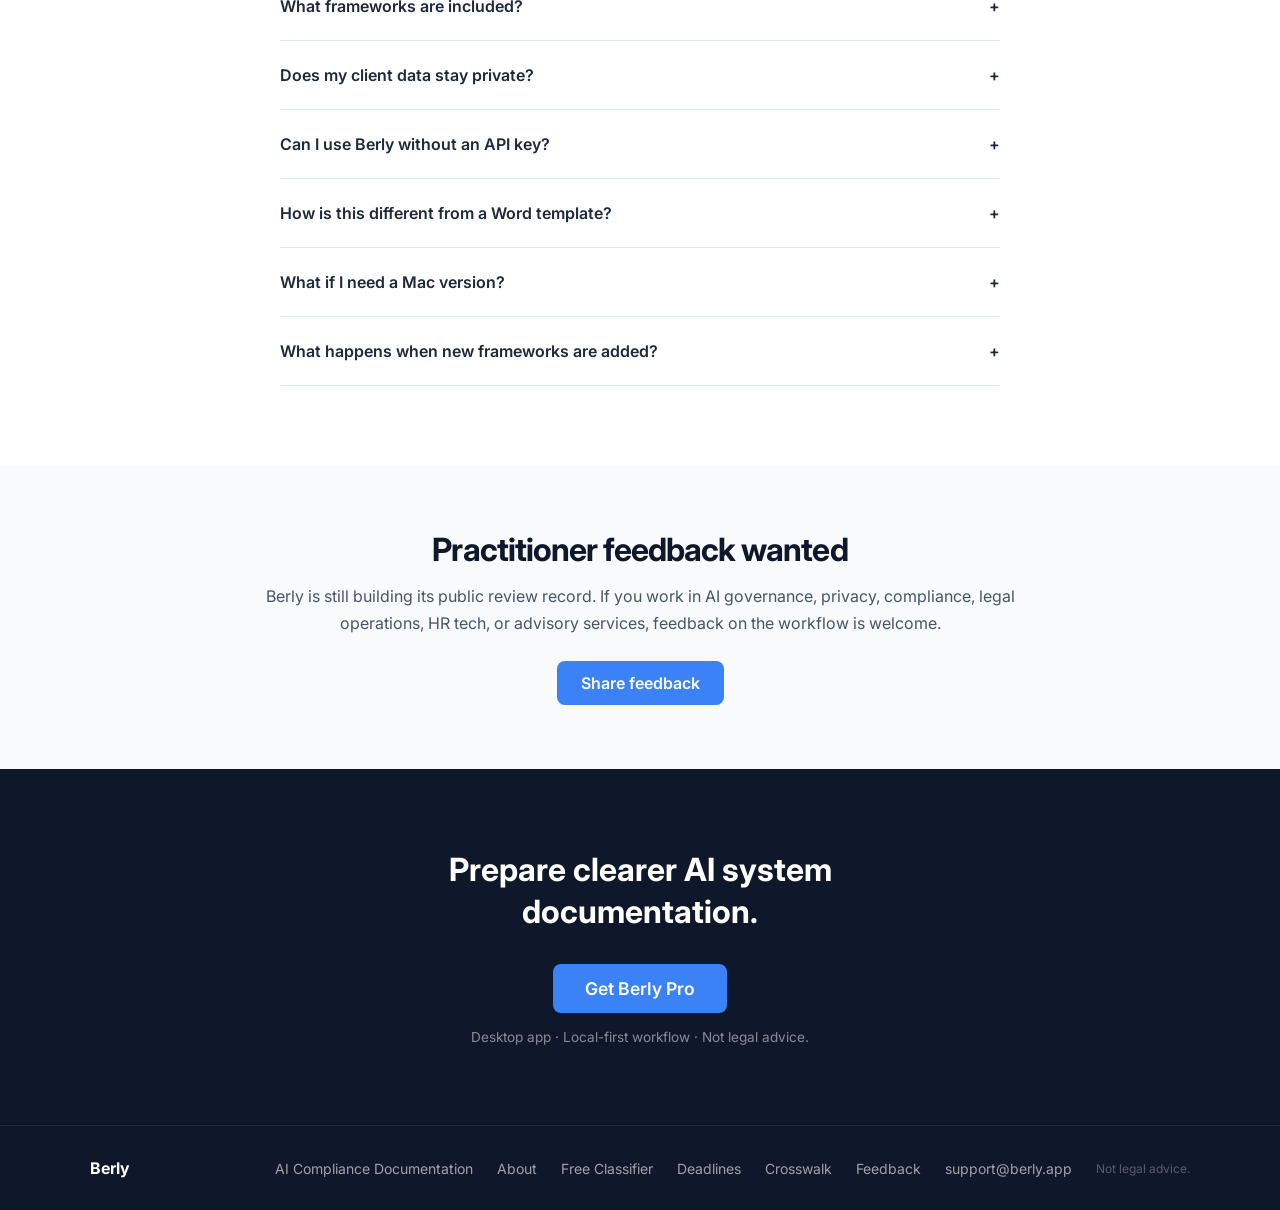
==== commit 055eafd7: "Clarify Berly audience workflows" ====
--- a/index.html
+++ b/index.html
@@ -613,6 +613,11 @@
       grid-template-columns: repeat(4, 1fr);
       gap: 24px;
     }
+    .audience__grid--two {
+      grid-template-columns: repeat(2, 1fr);
+      max-width: 900px;
+      margin: 0 auto;
+    }
     .audience__card {
       background: #ffffff;
       border: 1px solid #e2e8f0;
@@ -629,6 +634,14 @@
     .audience__text {
       color: #64748b;
       font-size: 0.95rem;
+      line-height: 1.7;
+    }
+    .audience__closing {
+      max-width: 760px;
+      margin: 28px auto 0;
+      text-align: center;
+      color: #64748b;
+      font-size: 1rem;
       line-height: 1.7;
     }
 
@@ -1080,6 +1093,9 @@
       .audience__grid {
         grid-template-columns: 1fr;
         gap: 16px;
+      }
+      .audience__grid--two {
+        grid-template-columns: 1fr;
       }
 
       .features { padding: 48px 24px; }
@@ -1293,32 +1309,22 @@
   <section class="audience">
     <div class="audience__inner">
       <h2 class="audience__heading">Who Berly is for</h2>
-      <p class="audience__intro">Berly is built for people who need to organize AI system documentation before review, client delivery, internal governance work, or external assessment. 
-        Berly does not replace professional judgment. It helps consultants, lawyers, and compliance teams structure the review process, attach evidence, and make the work easier to explain and export.
+      <p class="audience__intro">Berly supports two related workflows: consultants preparing documentation across client work, and small teams organizing records for their own AI systems before review.
       </p>
-      <div class="audience__grid">
+      <div class="audience__grid audience__grid--two">
 
         <div class="audience__card">
-          <h3 class="audience__title">Compliance consultants and advisory firms</h3>
-          <p class="audience__text">Prepare structured AI system documentation packages for client review across selected AI governance frameworks.</p>
+          <h3 class="audience__title">For consultants</h3>
+          <p class="audience__text">Berly helps consultants turn an AI-system assessment into a client-ready documentation package. Instead of rebuilding the structure each time in Word or spreadsheets, consultants get a repeatable way to organize the system record, connect it to relevant obligations, attach evidence, and export the result.</p>
         </div>
 
         <div class="audience__card">
-          <h3 class="audience__title">Legal, privacy, and risk teams</h3>
-          <p class="audience__text">Organize system records, evidence, review notes, and exportable documentation before legal or compliance review.</p>
+          <h3 class="audience__title">For small teams</h3>
+          <p class="audience__text">Berly helps small teams document their own AI systems when they are not ready for a full governance platform. It is useful before legal review, procurement, internal governance review, customer due diligence, or any moment where someone asks for proof of how the system was reviewed.</p>
         </div>
 
-        <div class="audience__card">
-          <h3 class="audience__title">AI product and operations teams</h3>
-          <p class="audience__text">Document what an AI system does, what data it uses, where human review happens, and what evidence supports the record.</p>
-        </div>
-
-        <div class="audience__card">
-          <h3 class="audience__title">HR tech and hiring teams</h3>
-          <p class="audience__text">Prepare documentation around AI-supported hiring workflows, notices, human review, and evidence before deployment or review.</p>
-        </div>
-
       </div>
+      <p class="audience__closing">Same product, different job. Consultants use Berly across client work. Small teams use it to organize their own system documentation.</p>
     </div>
   </section>
 
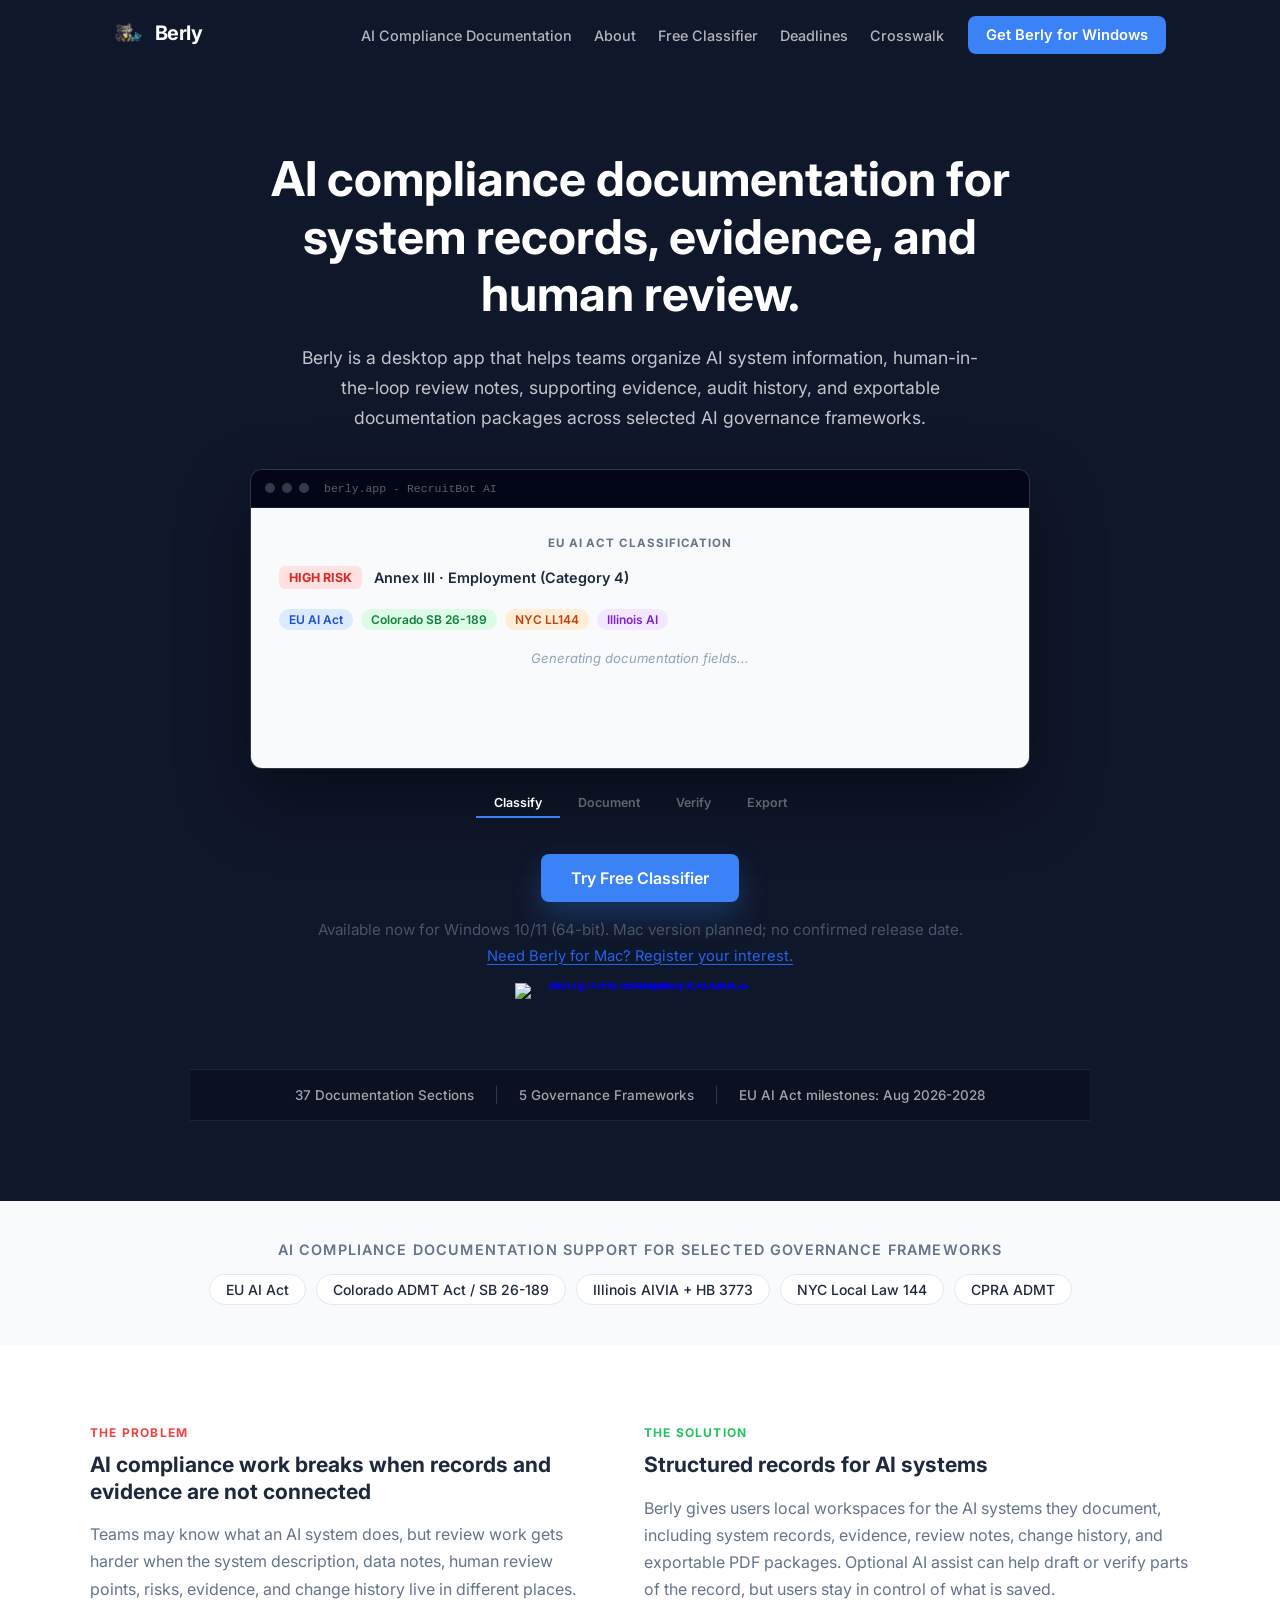
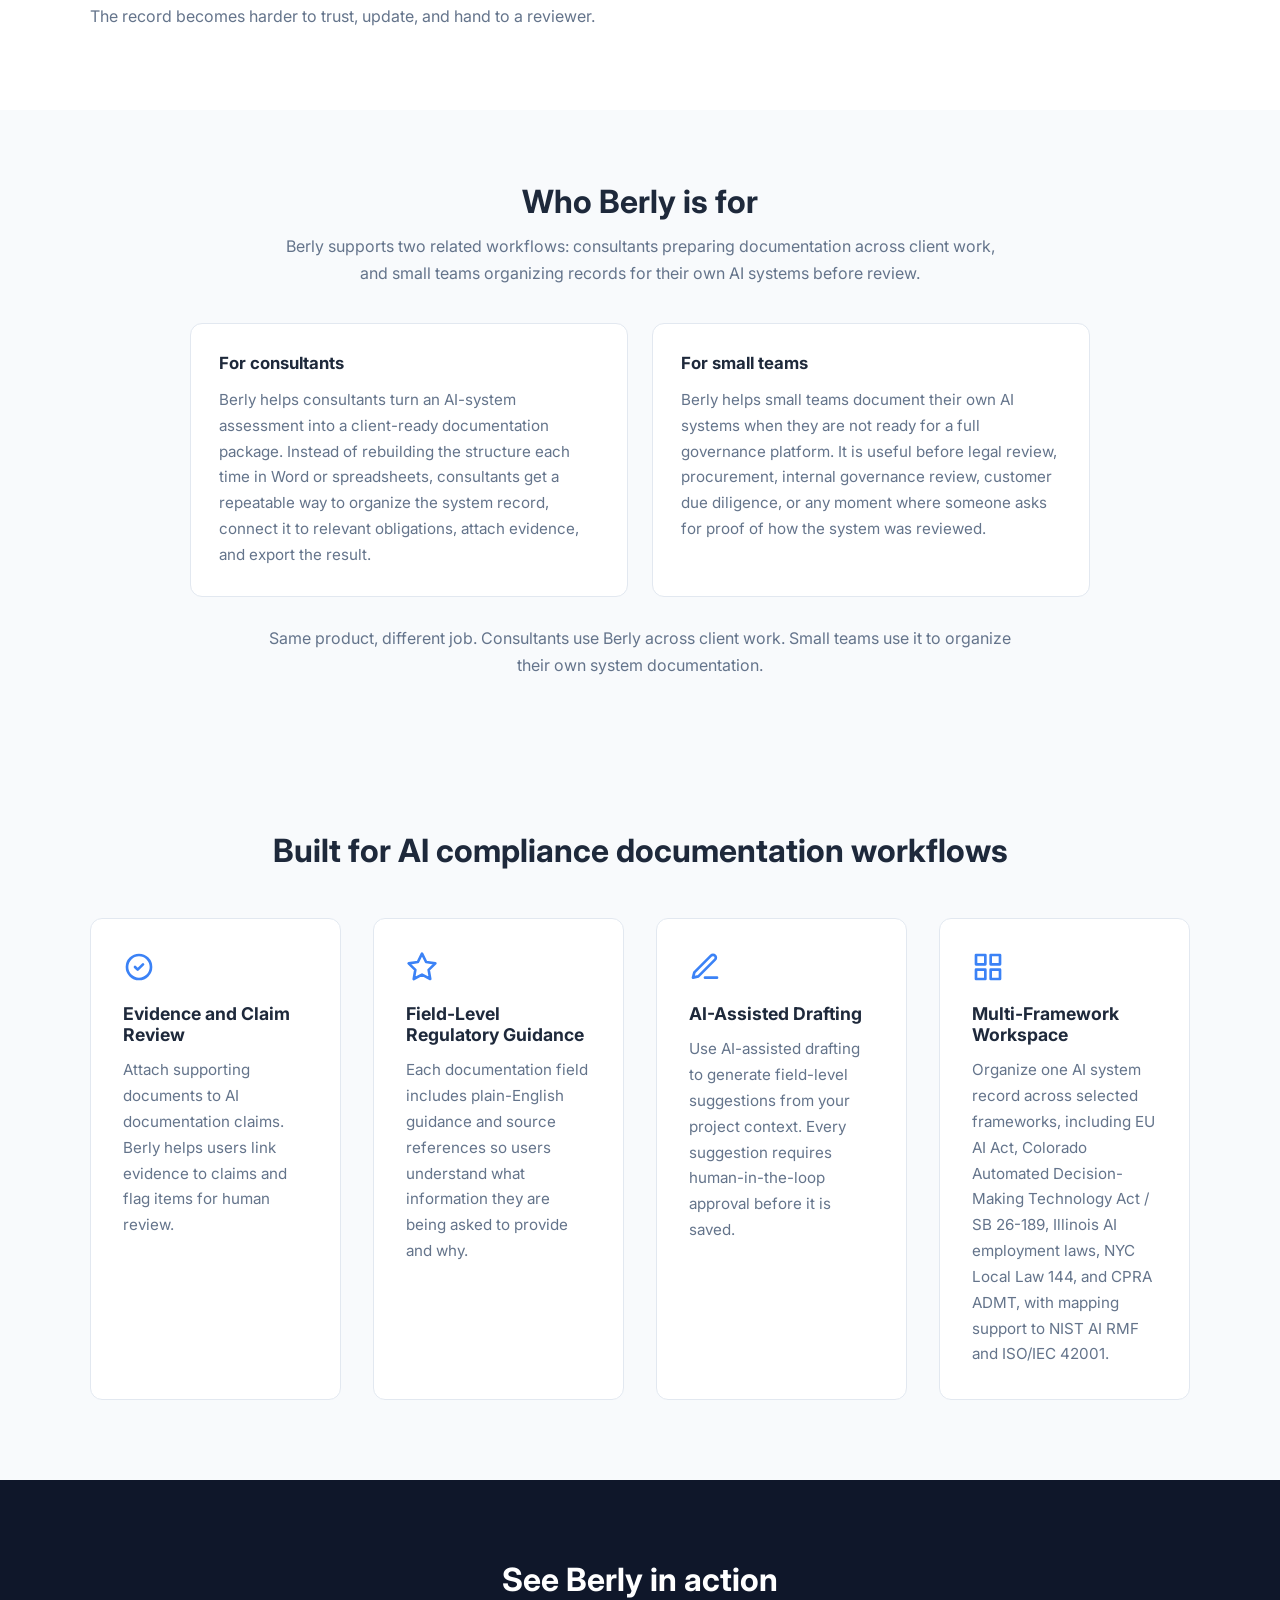
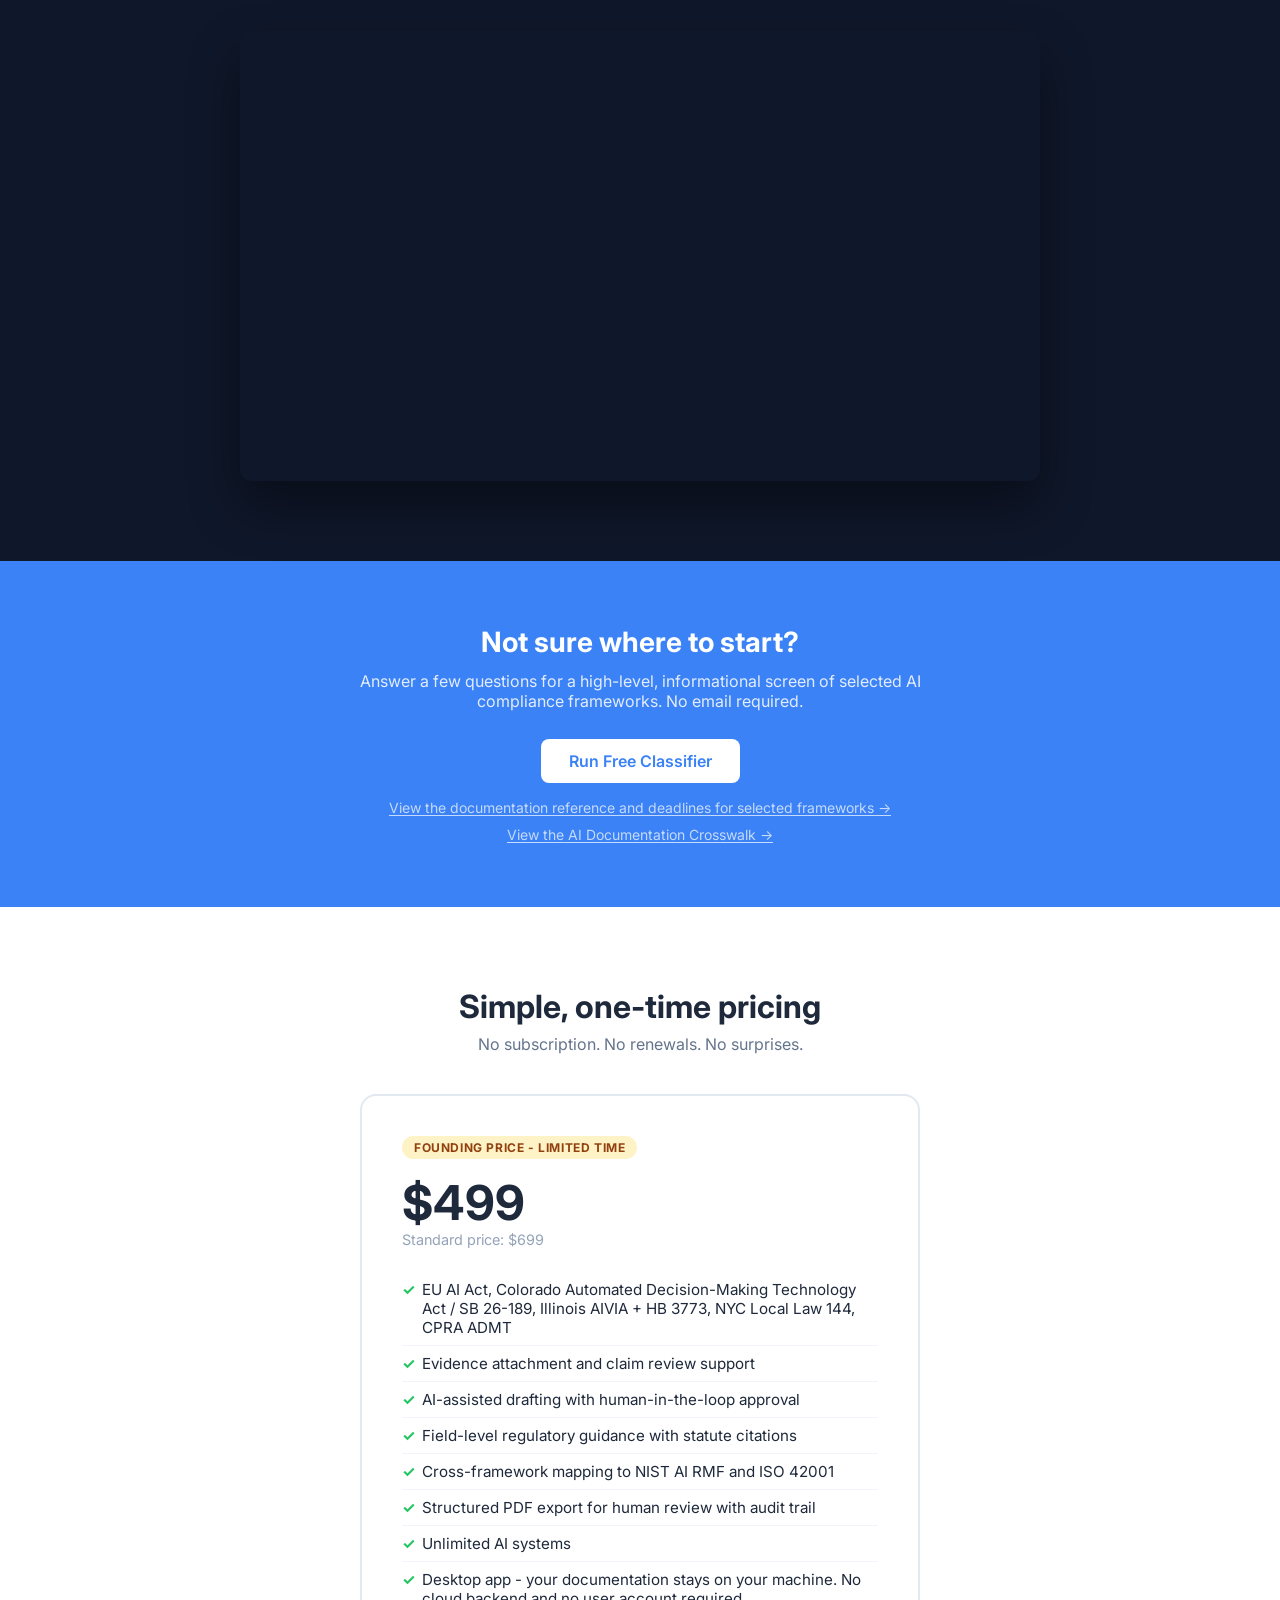
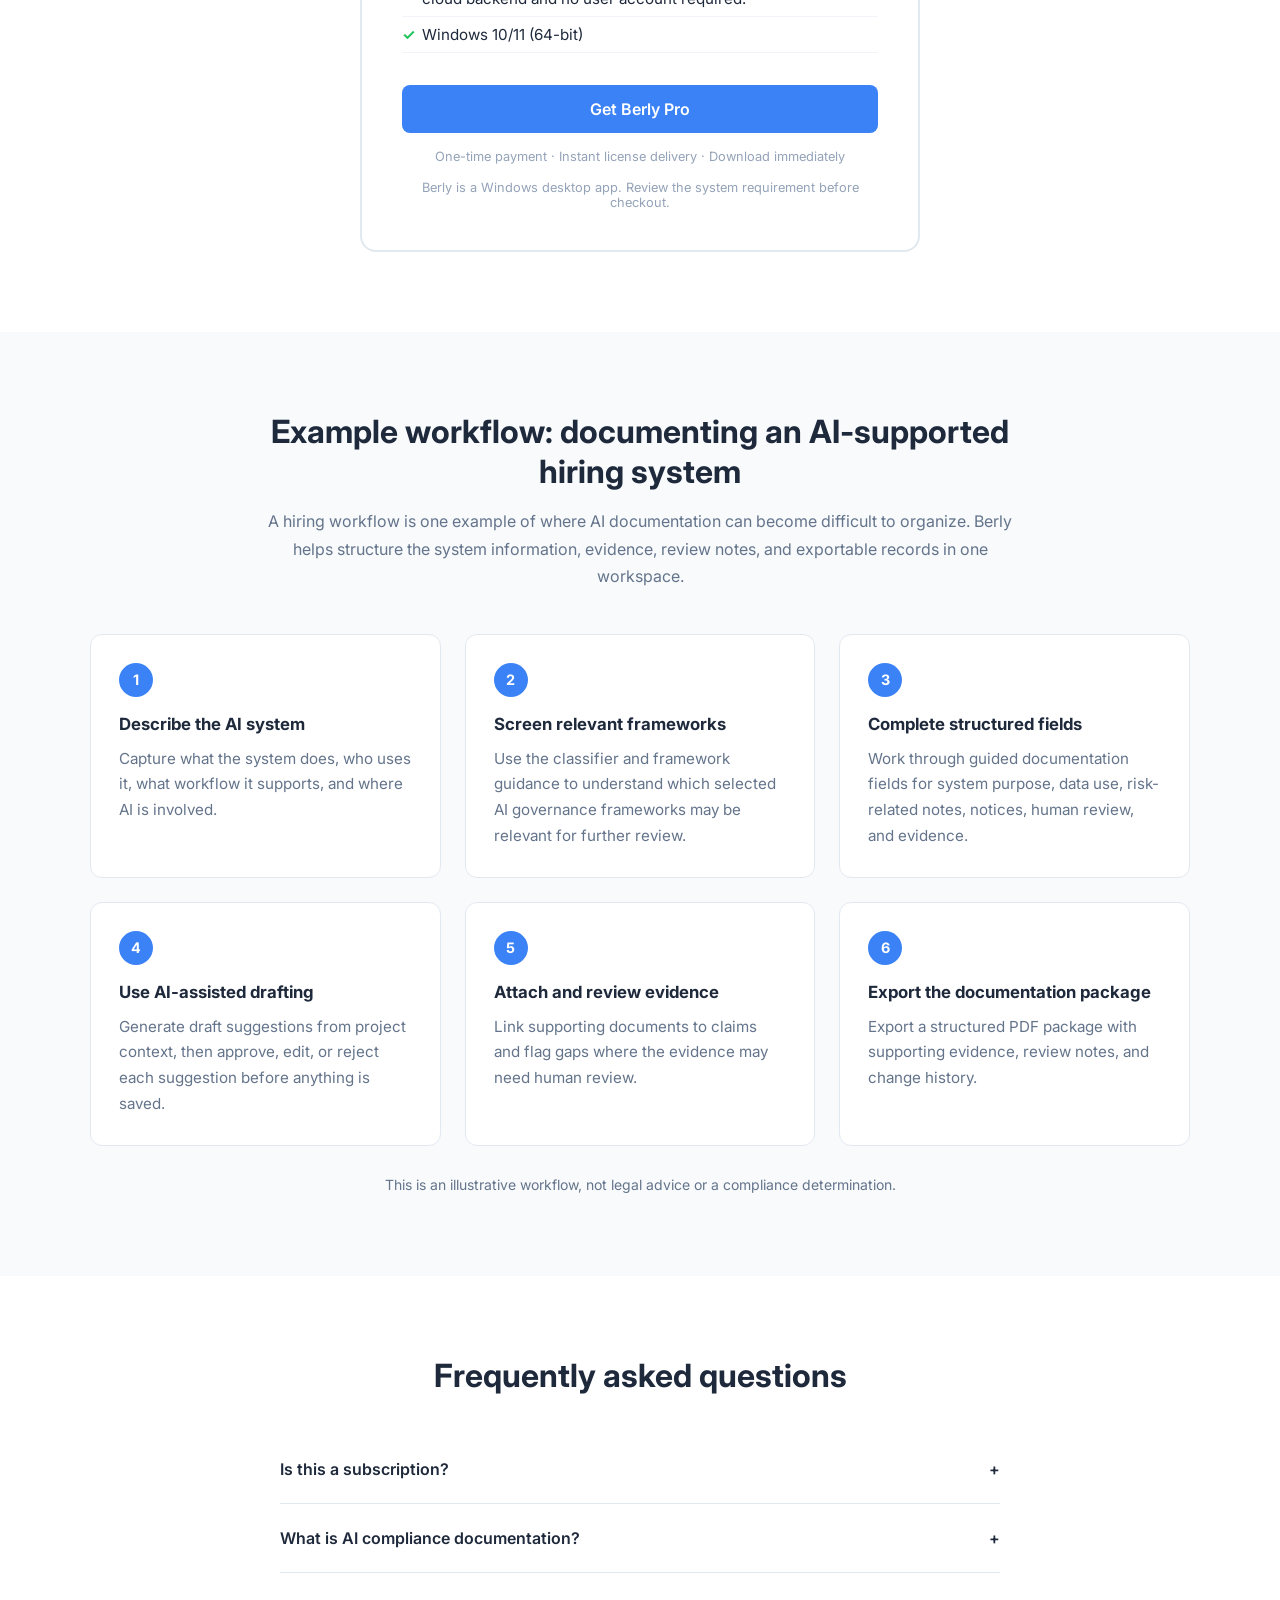
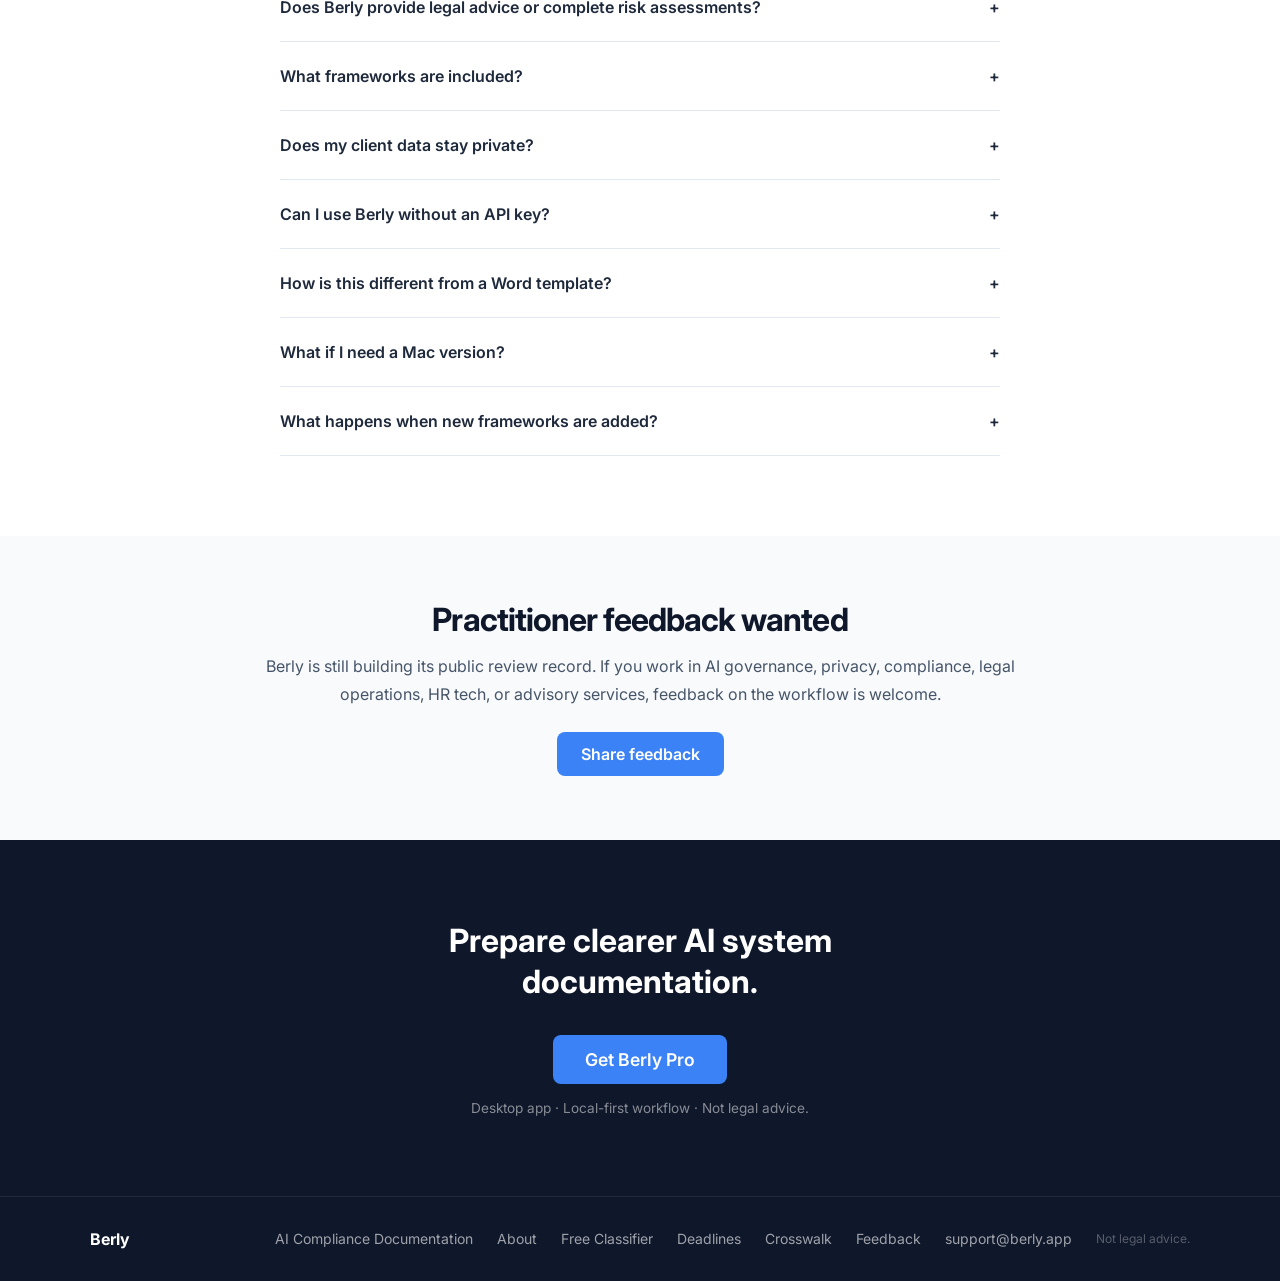
==== commit 52f4a9d8: "Update Berly regulatory date copy" ====
--- a/index.html
+++ b/index.html
@@ -1184,7 +1184,7 @@
               </div>
               <div class="pp-frameworks">
                 <span class="pp-fw pp-fw--eu">EU AI Act</span>
-                <span class="pp-fw pp-fw--co">Colorado SB 24-205</span>
+                <span class="pp-fw pp-fw--co">Colorado SB 26-189</span>
                 <span class="pp-fw pp-fw--nyc">NYC LL144</span>
                 <span class="pp-fw pp-fw--il">Illinois AI</span>
               </div>
@@ -1269,7 +1269,7 @@
         <div class="social-proof__inner">
           <span class="social-proof__stat">37 Documentation Sections</span>
           <span class="social-proof__stat">5 Governance Frameworks</span>
-          <span class="social-proof__stat">EU AI Act Deadline: Aug 2, 2026</span>
+          <span class="social-proof__stat">EU AI Act milestones: Aug 2026-2028</span>
         </div>
       </div>
     </div>
@@ -1281,7 +1281,7 @@
       <p class="frameworks__intro">AI compliance documentation support for selected governance frameworks</p>
       <div class="frameworks__pills">
         <span class="frameworks__pill">EU AI Act</span>
-        <span class="frameworks__pill">Colorado SB 24-205</span>
+        <span class="frameworks__pill">Colorado ADMT Act / SB 26-189</span>
         <span class="frameworks__pill">Illinois AIVIA + HB 3773</span>
         <span class="frameworks__pill">NYC Local Law 144</span>
         <span class="frameworks__pill">CPRA ADMT</span>
@@ -1363,7 +1363,7 @@
             <svg width="32" height="32" viewBox="0 0 24 24" fill="none" stroke="#3b82f6" stroke-width="2" stroke-linecap="round" stroke-linejoin="round"><rect x="3" y="3" width="7" height="7"/><rect x="14" y="3" width="7" height="7"/><rect x="3" y="14" width="7" height="7"/><rect x="14" y="14" width="7" height="7"/></svg>
           </div>
           <h3 class="features__title">Multi-Framework Workspace</h3>
-          <p class="features__desc">Organize one AI system record across selected frameworks, including EU AI Act, Colorado SB 24-205, Illinois AI employment laws, NYC Local Law 144, and CPRA ADMT, with mapping support to NIST AI RMF and ISO/IEC 42001.</p>
+          <p class="features__desc">Organize one AI system record across selected frameworks, including EU AI Act, Colorado Automated Decision-Making Technology Act / SB 26-189, Illinois AI employment laws, NYC Local Law 144, and CPRA ADMT, with mapping support to NIST AI RMF and ISO/IEC 42001.</p>
         </div>
 
       </div>
@@ -1408,7 +1408,7 @@
         <div class="pricing__price">$499</div>
         <div class="pricing__regular">Standard price: $699</div>
         <ul class="pricing__list">
-          <li>EU AI Act, Colorado SB 24-205, Illinois AIVIA + HB 3773, NYC Local Law 144, CPRA ADMT</li>
+          <li>EU AI Act, Colorado Automated Decision-Making Technology Act / SB 26-189, Illinois AIVIA + HB 3773, NYC Local Law 144, CPRA ADMT</li>
           <li>Evidence attachment and claim review support</li>
           <li>AI-assisted drafting with human-in-the-loop approval</li>
           <li>Field-level regulatory guidance with statute citations</li>
@@ -1496,7 +1496,7 @@
 
         <details class="faq__item">
           <summary class="faq__question">What frameworks are included?</summary>
-          <p class="faq__answer">Berly Pro includes structured documentation support for the EU AI Act (Regulation 2024/1689), Colorado SB 24-205, Illinois AIVIA and HB 3773, NYC Local Law 144, and California CPRA ADMT. All fields are cross-referenced to NIST AI RMF and ISO/IEC 42001.</p>
+          <p class="faq__answer">Berly Pro includes structured documentation support for the EU AI Act (Regulation 2024/1689), Colorado Automated Decision-Making Technology Act / SB 26-189, Illinois AIVIA and HB 3773, NYC Local Law 144, and California CPRA ADMT. Colorado SB 26-189 repealed and re-enacted Colorado's prior AI provisions; rules are pending. All fields are cross-referenced to NIST AI RMF and ISO/IEC 42001.</p>
         </details>
 
         <details class="faq__item">
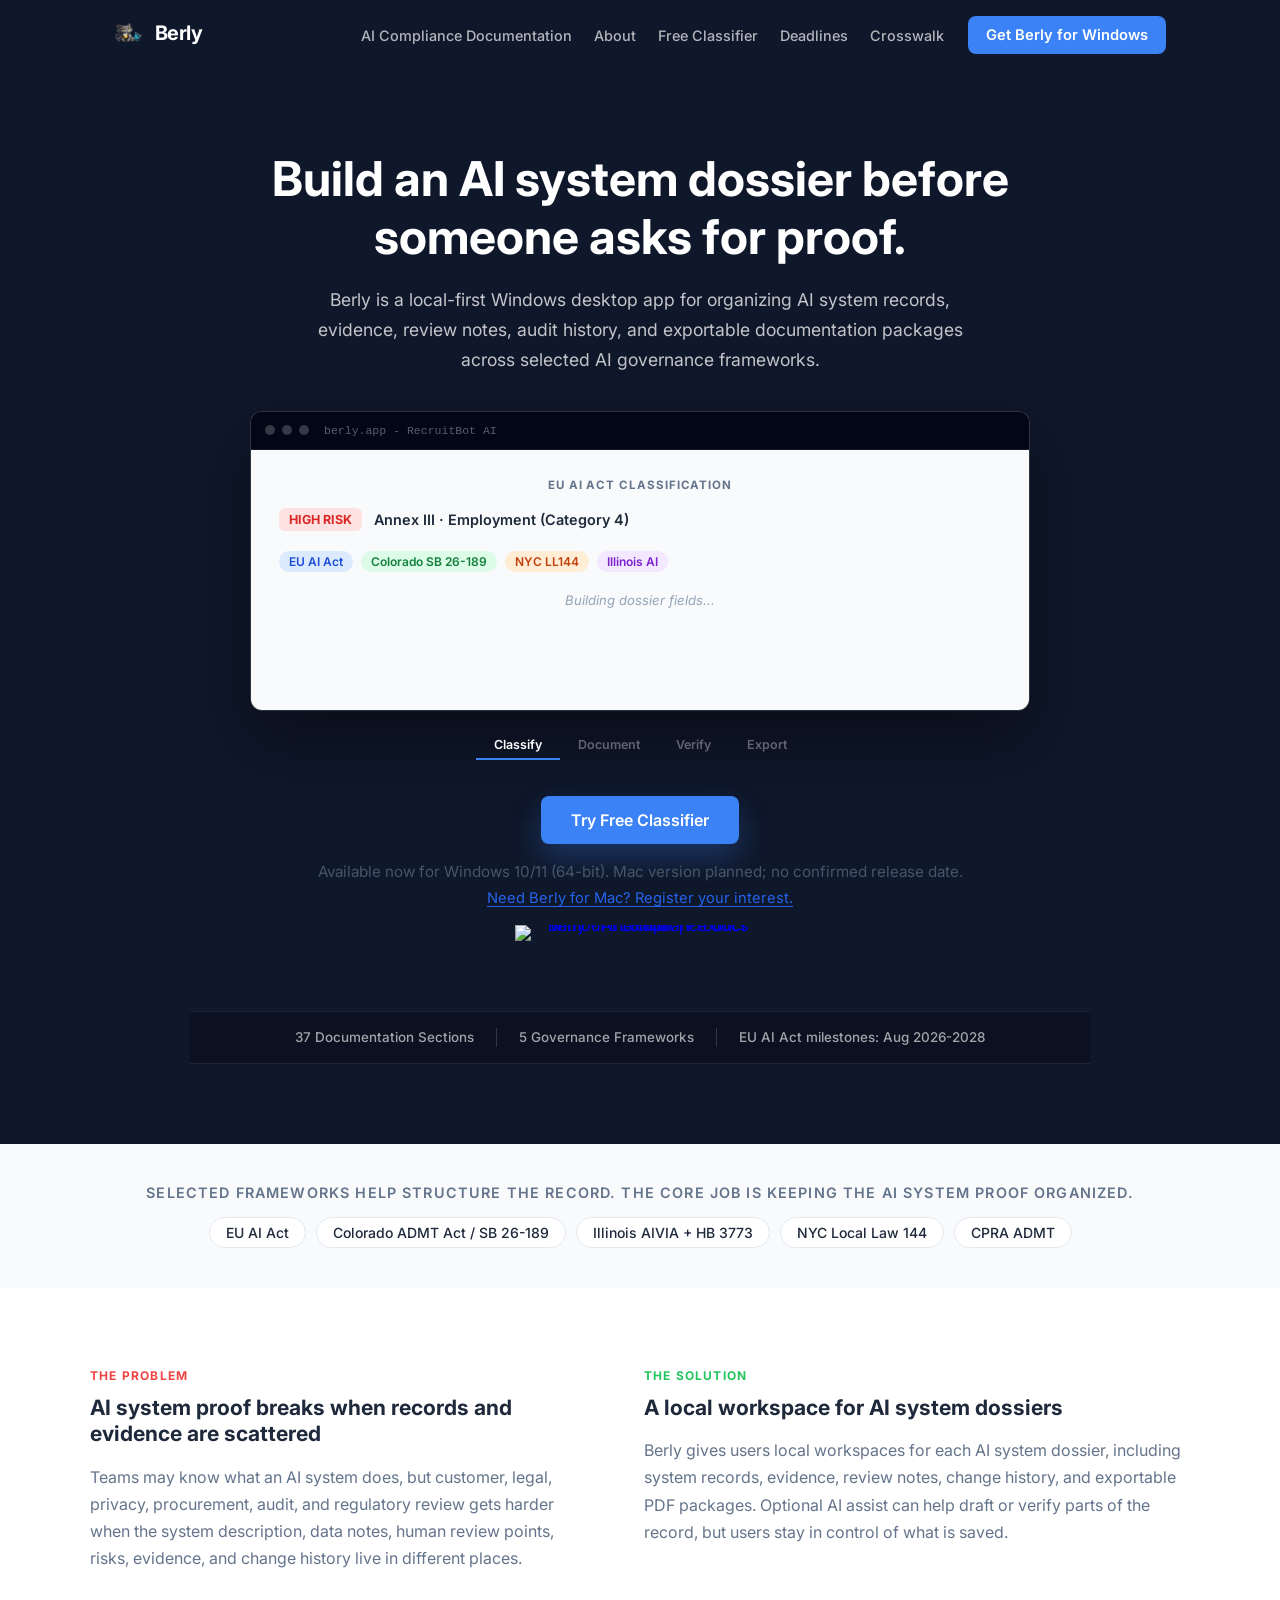
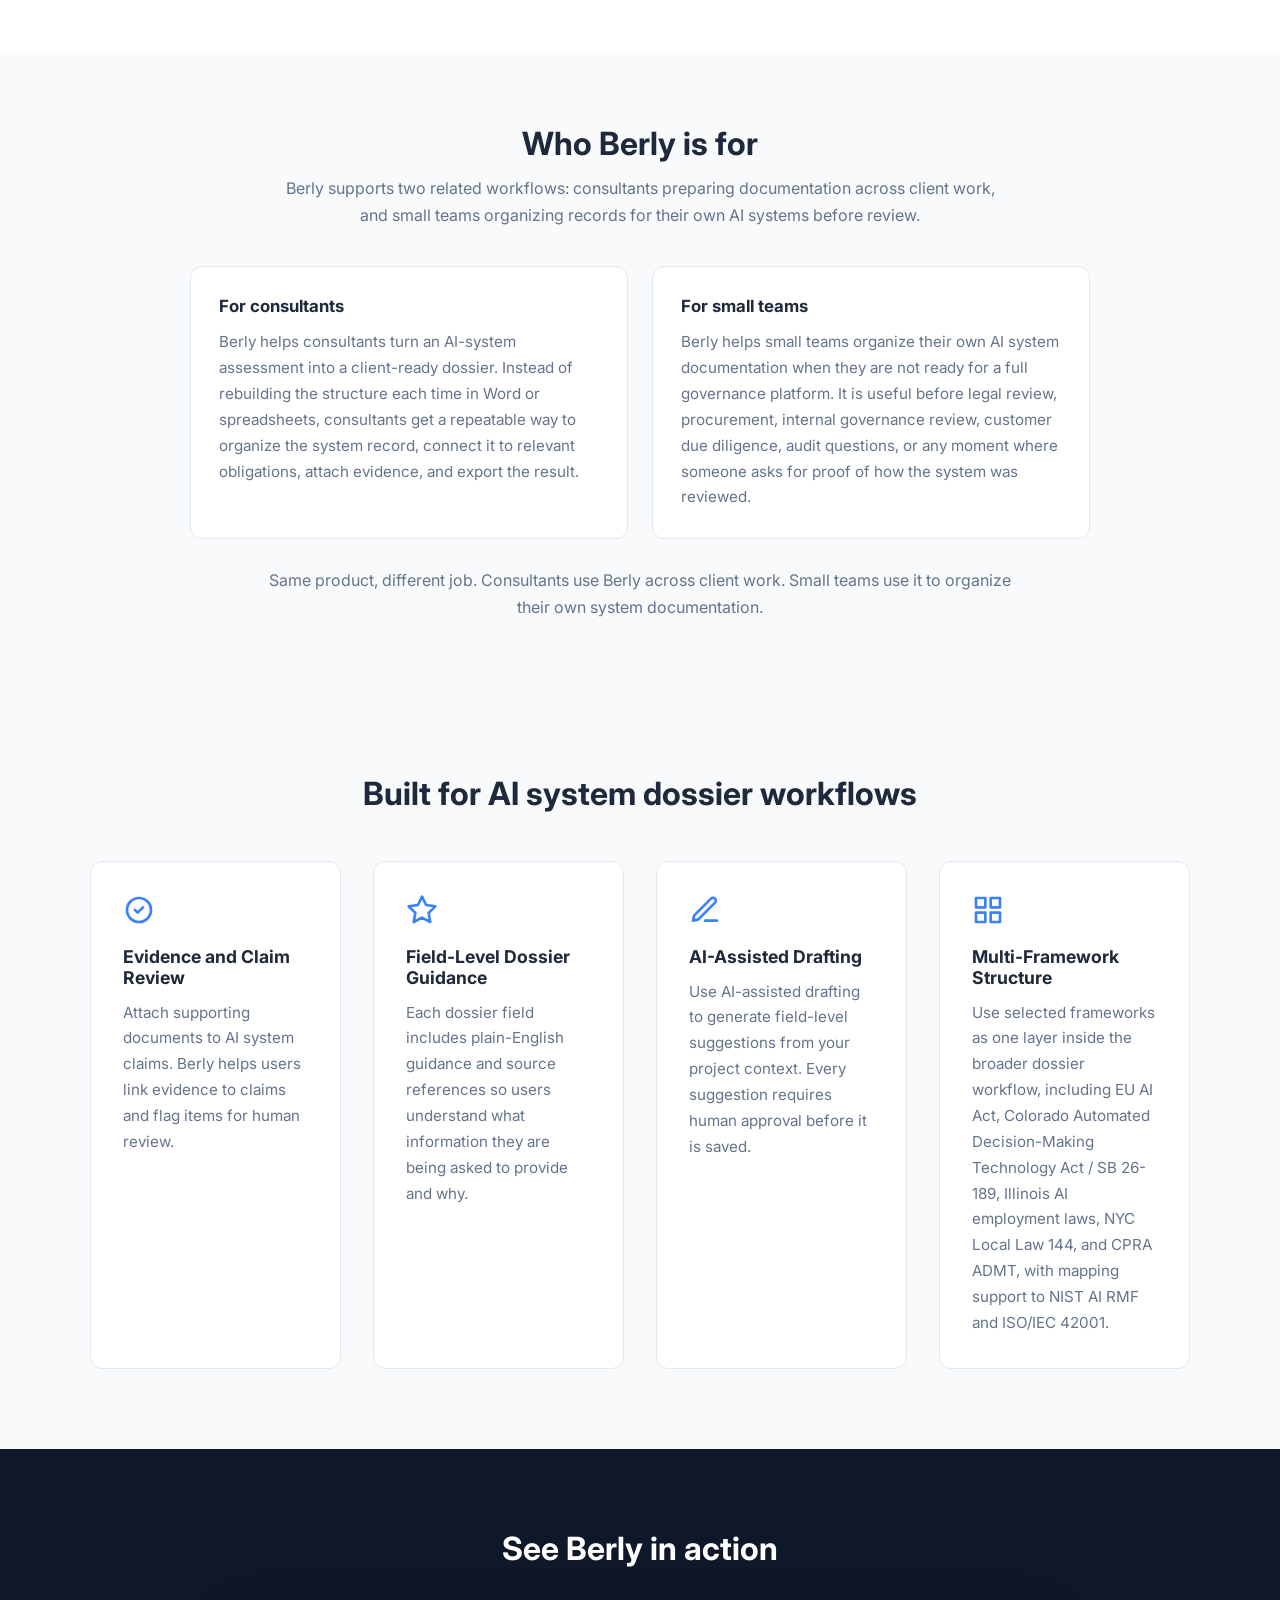
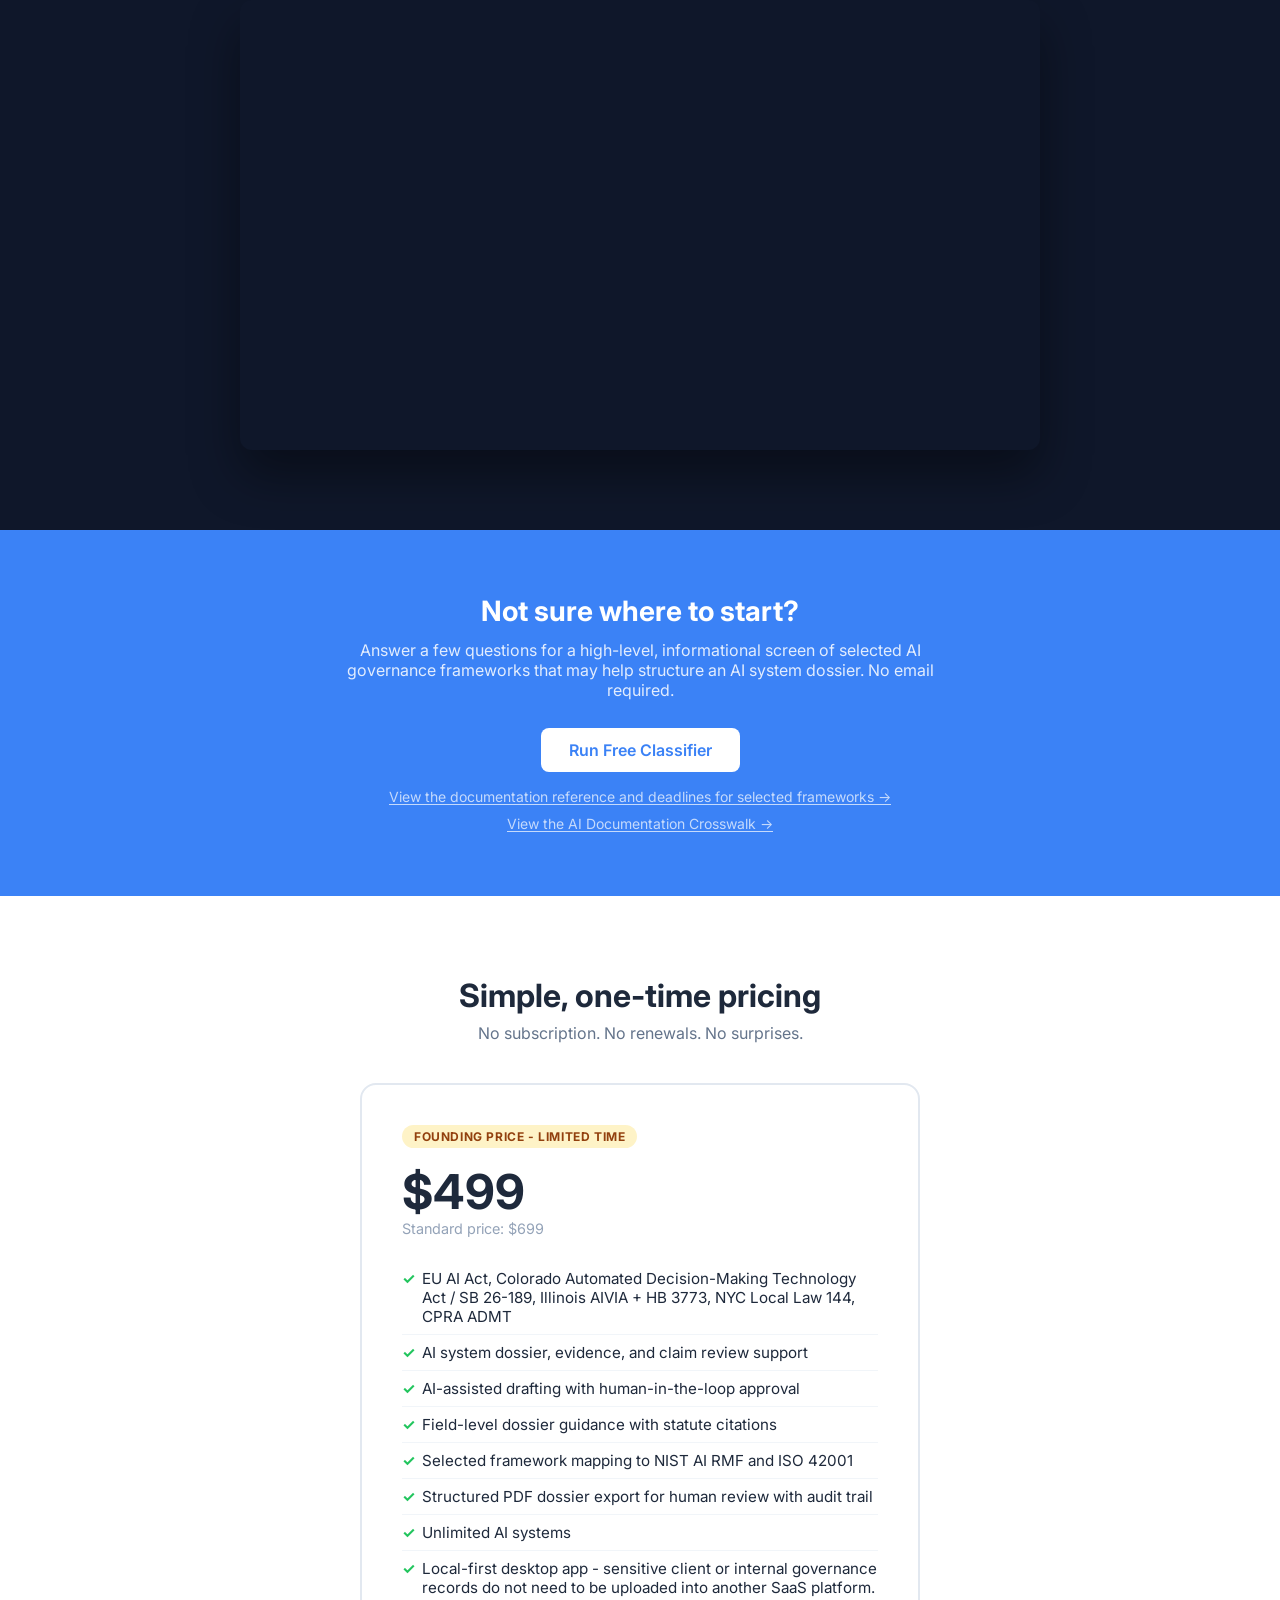
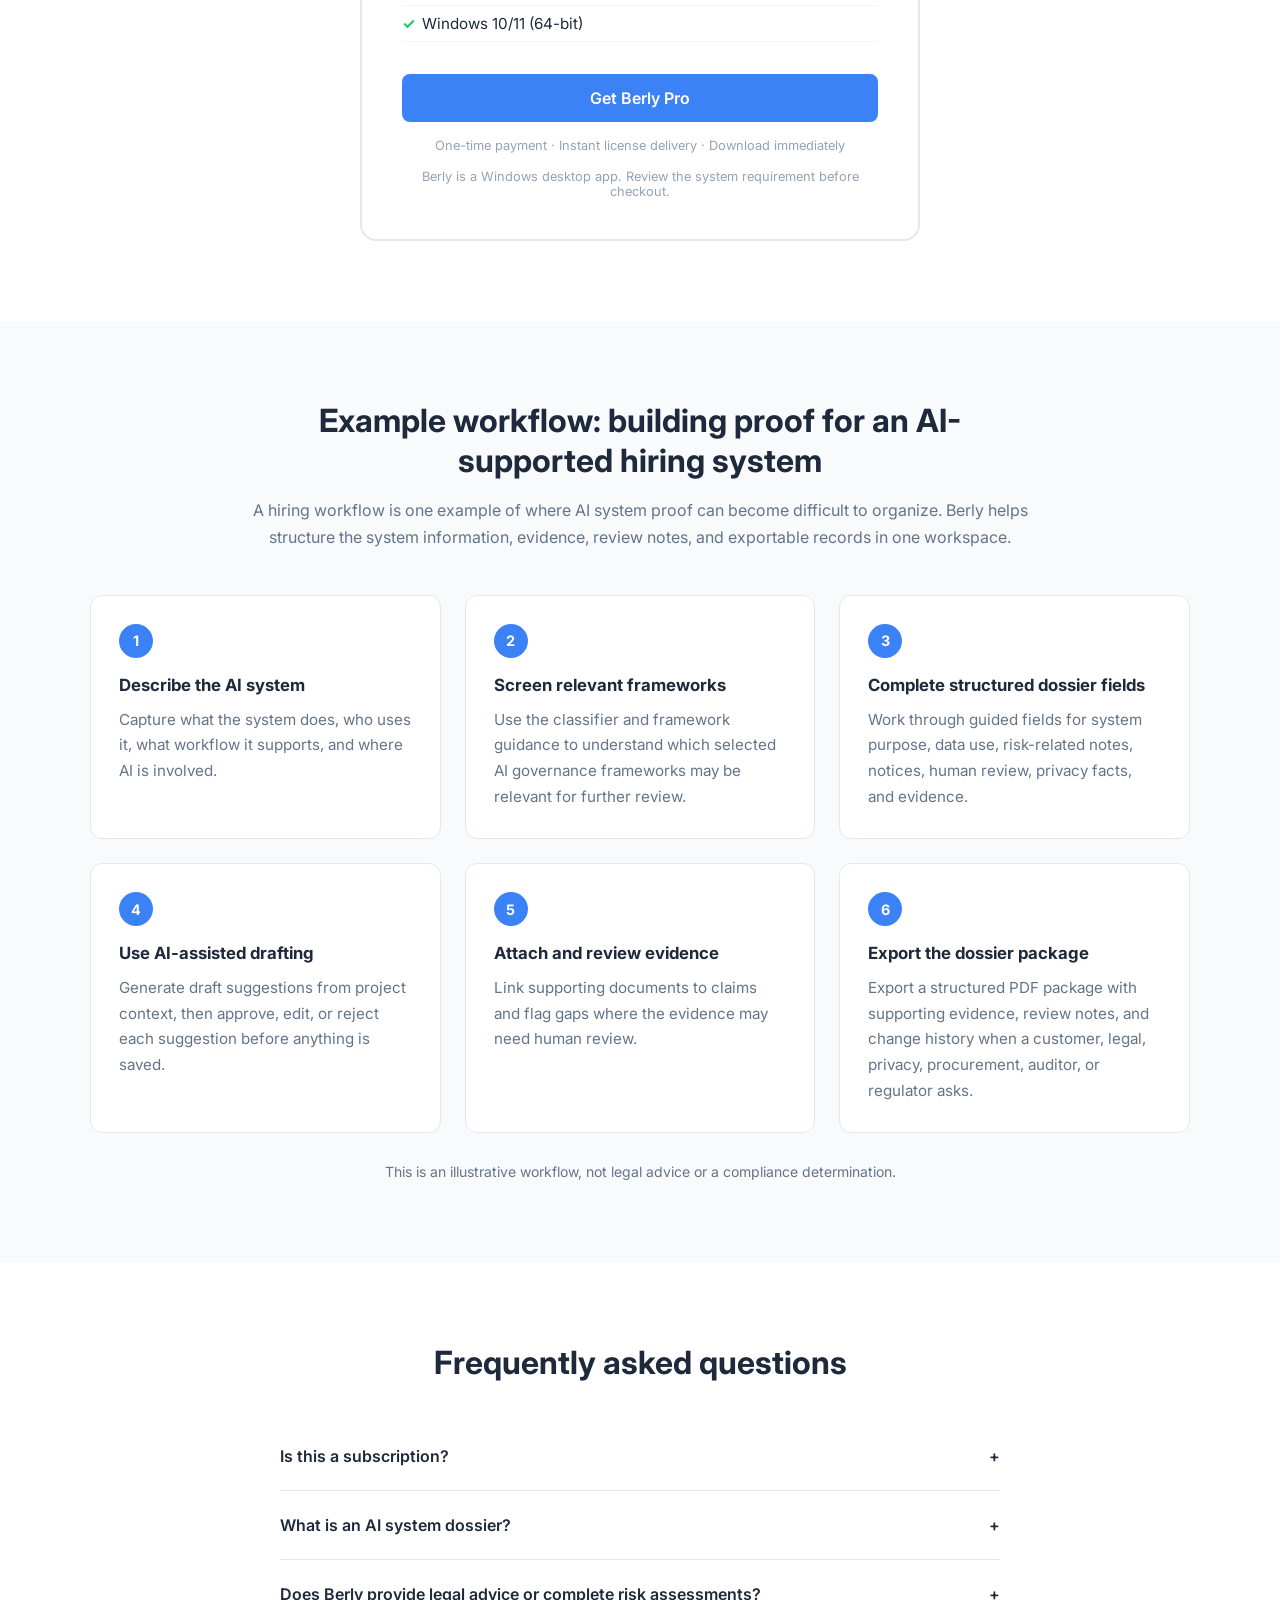
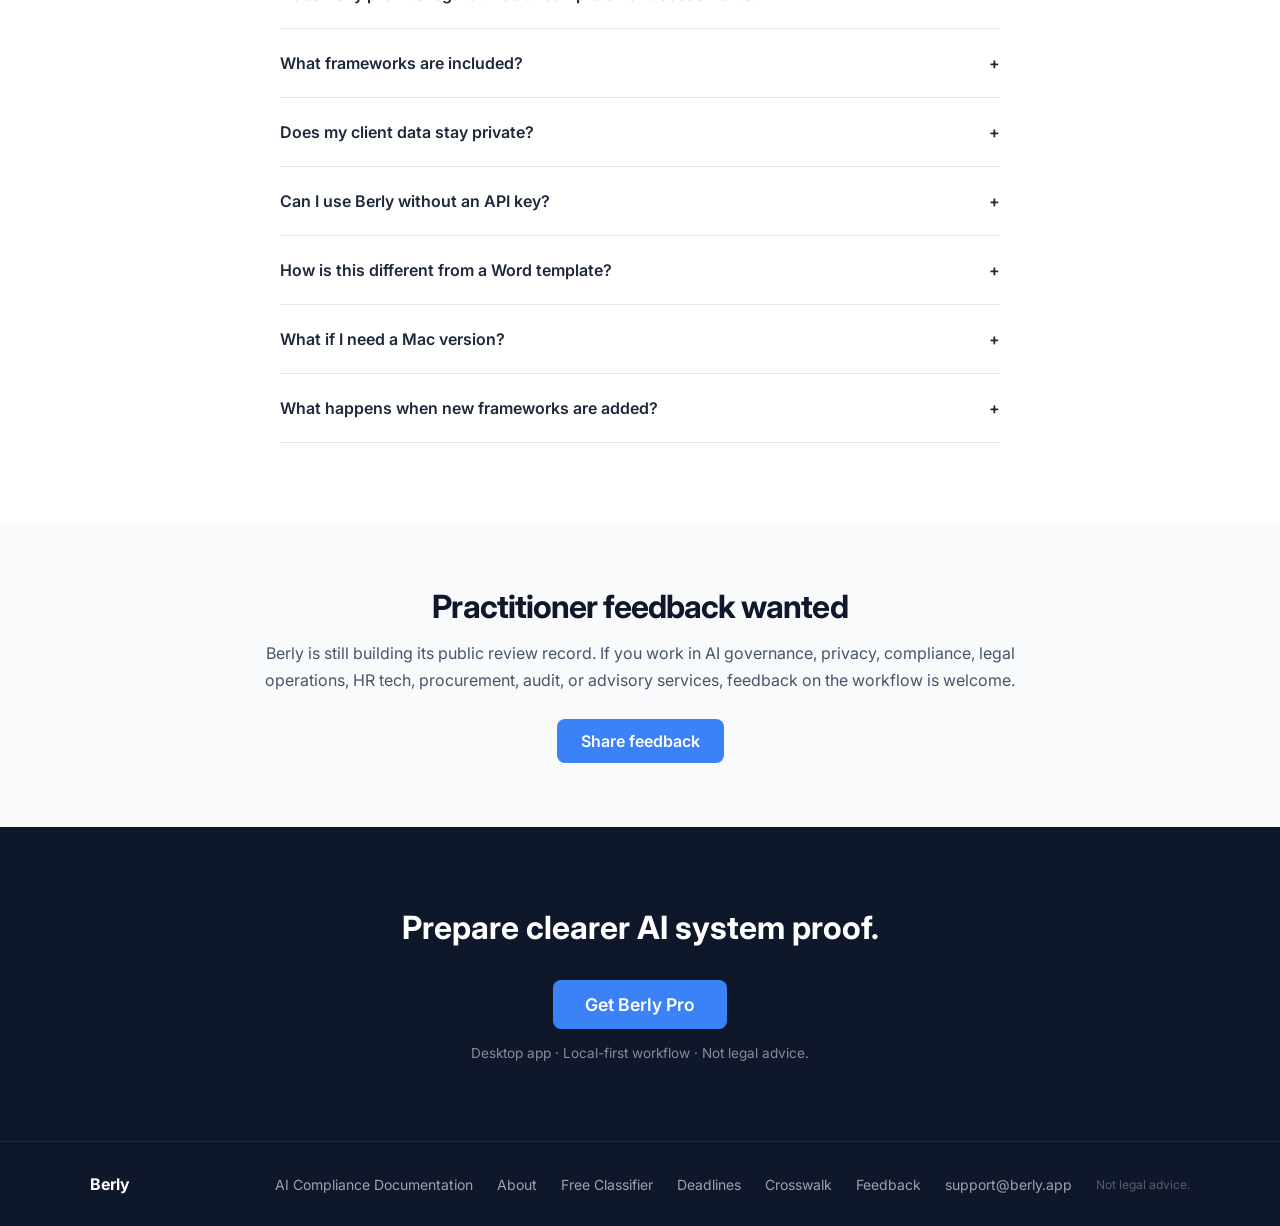
==== commit b7bbd905: "Reposition Berly as AI system dossier workspace" ====
--- a/index.html
+++ b/index.html
@@ -4,25 +4,25 @@
   <meta charset="UTF-8">
   <meta name="viewport" content="width=device-width, initial-scale=1.0">
   <script src="/assets/attribution.js" defer></script>
-  <title>AI Compliance Documentation Tool for System Records and Evidence | Berly</title>
+  <title>AI System Dossier and Evidence Workspace | Berly</title>
   <link rel="canonical" href="https://berly.app/">
 
   <!-- Primary meta -->
-  <meta name="description" content="Berly is a desktop AI compliance documentation tool that helps teams organize AI system records, evidence, review notes, audit trails, and exportable documentation packages for human review.">
+  <meta name="description" content="Berly is a local-first Windows desktop app for organizing AI system dossiers, evidence, review notes, audit history, and exportable documentation packages before someone asks for proof.">
 
   <!-- Open Graph -->
   <meta property="og:type" content="website">
   <meta property="og:url" content="https://berly.app/">
-  <meta property="og:title" content="AI Compliance Documentation Tool for System Records and Evidence | Berly">
-  <meta property="og:description" content="Organize AI system records, evidence, review notes, audit trails, and exportable documentation packages across selected AI governance frameworks.">
+  <meta property="og:title" content="AI System Dossier and Evidence Workspace | Berly">
+  <meta property="og:description" content="Organize AI system records, evidence, review notes, audit trails, and exportable documentation packages before customers, legal, privacy, procurement, audit, or regulatory review.">
   <meta property="og:image" content="https://berly.app/assets/og-image.png">
   <meta property="og:site_name" content="Berly">
   <meta property="og:locale" content="en_US">
 
   <!-- Twitter/X -->
   <meta name="twitter:card" content="summary_large_image">
-  <meta name="twitter:title" content="AI Compliance Documentation Tool for System Records and Evidence | Berly">
-  <meta name="twitter:description" content="Organize AI system records, evidence, review notes, audit trails, and exportable documentation packages across selected AI governance frameworks.">
+  <meta name="twitter:title" content="AI System Dossier and Evidence Workspace | Berly">
+  <meta name="twitter:description" content="Organize AI system records, evidence, review notes, audit trails, and exportable documentation packages before someone asks for proof.">
   <meta name="twitter:image" content="https://berly.app/assets/og-image.png">
   <link rel="preconnect" href="https://fonts.googleapis.com">
   <link rel="preconnect" href="https://fonts.gstatic.com" crossorigin>
@@ -1163,8 +1163,8 @@
   <!-- ── Hero ────────────────────────────────────────── -->
   <section class="hero">
     <div class="hero__inner">
-      <h1 class="hero__headline">AI compliance documentation for system records, evidence, and human review.</h1>
-      <p class="hero__sub">Berly is a desktop app that helps teams organize AI system information, human-in-the-loop review notes, supporting evidence, audit history, and exportable documentation packages across selected AI governance frameworks.</p>
+      <h1 class="hero__headline">Build an AI system dossier before someone asks for proof.</h1>
+      <p class="hero__sub">Berly is a local-first Windows desktop app for organizing AI system records, evidence, review notes, audit history, and exportable documentation packages across selected AI governance frameworks.</p>
       <div class="product-preview" aria-label="Berly product demonstration">
         <div class="product-preview__browser">
           <div class="product-preview__bar" aria-hidden="true">
@@ -1188,7 +1188,7 @@
                 <span class="pp-fw pp-fw--nyc">NYC LL144</span>
                 <span class="pp-fw pp-fw--il">Illinois AI</span>
               </div>
-              <div class="pp-next-label">Generating documentation fields...</div>
+              <div class="pp-next-label">Building dossier fields...</div>
             </div>
 
             <!-- Frame 2: Field being typed -->
@@ -1234,10 +1234,10 @@
 
             <!-- Frame 4: PDF export -->
             <div class="product-preview__frame" id="pp-frame-4" style="display:none">
-              <div class="pp-label">Exporting Documentation Package</div>
+              <div class="pp-label">Exporting Dossier Package</div>
               <div class="pp-export">
                 <div class="pp-export-icon">📄</div>
-                <div class="pp-export-name">RecruitBot_AI_Compliance_Package.pdf</div>
+                <div class="pp-export-name">RecruitBot_AI_System_Dossier.pdf</div>
                 <div class="pp-export-meta">37 sections · 5 frameworks · Audit trail included</div>
                 <div class="pp-export-bar"><div class="pp-export-fill" id="pp-export-fill"></div></div>
                 <div class="pp-export-done" id="pp-export-done" style="display:none">
@@ -1278,7 +1278,7 @@
   <!-- ── Framework Strip ─────────────────────────────── -->
   <section class="frameworks">
     <div class="frameworks__inner">
-      <p class="frameworks__intro">AI compliance documentation support for selected governance frameworks</p>
+      <p class="frameworks__intro">Selected frameworks help structure the record. The core job is keeping the AI system proof organized.</p>
       <div class="frameworks__pills">
         <span class="frameworks__pill">EU AI Act</span>
         <span class="frameworks__pill">Colorado ADMT Act / SB 26-189</span>
@@ -1294,13 +1294,13 @@
     <div class="ps__inner">
       <div class="ps__block">
         <div class="ps__label ps__label--problem">The Problem</div>
-        <h2 class="ps__heading">AI compliance work breaks when records and evidence are not connected</h2>
-        <p class="ps__text">Teams may know what an AI system does, but review work gets harder when the system description, data notes, human review points, risks, evidence, and change history live in different places. The record becomes harder to trust, update, and hand to a reviewer.</p>
+        <h2 class="ps__heading">AI system proof breaks when records and evidence are scattered</h2>
+        <p class="ps__text">Teams may know what an AI system does, but customer, legal, privacy, procurement, audit, and regulatory review gets harder when the system description, data notes, human review points, risks, evidence, and change history live in different places.</p>
       </div>
       <div class="ps__block">
         <div class="ps__label ps__label--solution">The Solution</div>
-        <h2 class="ps__heading">Structured records for AI systems</h2>
-        <p class="ps__text">Berly gives users local workspaces for the AI systems they document, including system records, evidence, review notes, change history, and exportable PDF packages. Optional AI assist can help draft or verify parts of the record, but users stay in control of what is saved.</p>
+        <h2 class="ps__heading">A local workspace for AI system dossiers</h2>
+        <p class="ps__text">Berly gives users local workspaces for each AI system dossier, including system records, evidence, review notes, change history, and exportable PDF packages. Optional AI assist can help draft or verify parts of the record, but users stay in control of what is saved.</p>
       </div>
     </div>
   </section>
@@ -1315,12 +1315,12 @@
 
         <div class="audience__card">
           <h3 class="audience__title">For consultants</h3>
-          <p class="audience__text">Berly helps consultants turn an AI-system assessment into a client-ready documentation package. Instead of rebuilding the structure each time in Word or spreadsheets, consultants get a repeatable way to organize the system record, connect it to relevant obligations, attach evidence, and export the result.</p>
+          <p class="audience__text">Berly helps consultants turn an AI-system assessment into a client-ready dossier. Instead of rebuilding the structure each time in Word or spreadsheets, consultants get a repeatable way to organize the system record, connect it to relevant obligations, attach evidence, and export the result.</p>
         </div>
 
         <div class="audience__card">
           <h3 class="audience__title">For small teams</h3>
-          <p class="audience__text">Berly helps small teams document their own AI systems when they are not ready for a full governance platform. It is useful before legal review, procurement, internal governance review, customer due diligence, or any moment where someone asks for proof of how the system was reviewed.</p>
+          <p class="audience__text">Berly helps small teams organize their own AI system documentation when they are not ready for a full governance platform. It is useful before legal review, procurement, internal governance review, customer due diligence, audit questions, or any moment where someone asks for proof of how the system was reviewed.</p>
         </div>
 
       </div>
@@ -1331,7 +1331,7 @@
   <!-- ── Features ─────────────────────────────────────── -->
   <section class="features">
     <div class="features__inner">
-      <h2 class="features__heading">Built for AI compliance documentation workflows</h2>
+      <h2 class="features__heading">Built for AI system dossier workflows</h2>
       <div class="features__grid">
 
         <div class="features__card">
@@ -1339,15 +1339,15 @@
             <svg width="32" height="32" viewBox="0 0 24 24" fill="none" stroke="#3b82f6" stroke-width="2" stroke-linecap="round" stroke-linejoin="round"><path d="M9 12l2 2 4-4"/><path d="M21 12c0 4.97-4.03 9-9 9S3 16.97 3 12 7.03 3 12 3s9 4.03 9 9z"/></svg>
           </div>
           <h3 class="features__title">Evidence and Claim Review</h3>
-          <p class="features__desc">Attach supporting documents to AI documentation claims. Berly helps users link evidence to claims and flag items for human review.</p>
+          <p class="features__desc">Attach supporting documents to AI system claims. Berly helps users link evidence to claims and flag items for human review.</p>
         </div>
 
         <div class="features__card">
           <div class="features__icon">
             <svg width="32" height="32" viewBox="0 0 24 24" fill="none" stroke="#3b82f6" stroke-width="2" stroke-linecap="round" stroke-linejoin="round"><path d="M12 2l3.09 6.26L22 9.27l-5 4.87 1.18 6.88L12 17.77l-6.18 3.25L7 14.14 2 9.27l6.91-1.01L12 2z"/></svg>
           </div>
-          <h3 class="features__title">Field-Level Regulatory Guidance</h3>
-          <p class="features__desc">Each documentation field includes plain-English guidance and source references so users understand what information they are being asked to provide and why.</p>
+          <h3 class="features__title">Field-Level Dossier Guidance</h3>
+          <p class="features__desc">Each dossier field includes plain-English guidance and source references so users understand what information they are being asked to provide and why.</p>
         </div>
 
         <div class="features__card">
@@ -1355,15 +1355,15 @@
             <svg width="32" height="32" viewBox="0 0 24 24" fill="none" stroke="#3b82f6" stroke-width="2" stroke-linecap="round" stroke-linejoin="round"><path d="M12 20h9"/><path d="M16.5 3.5a2.121 2.121 0 0 1 3 3L7 19l-4 1 1-4L16.5 3.5z"/></svg>
           </div>
           <h3 class="features__title">AI-Assisted Drafting</h3>
-          <p class="features__desc">Use AI-assisted drafting to generate field-level suggestions from your project context. Every suggestion requires human-in-the-loop approval before it is saved.</p>
+          <p class="features__desc">Use AI-assisted drafting to generate field-level suggestions from your project context. Every suggestion requires human approval before it is saved.</p>
         </div>
 
         <div class="features__card">
           <div class="features__icon">
             <svg width="32" height="32" viewBox="0 0 24 24" fill="none" stroke="#3b82f6" stroke-width="2" stroke-linecap="round" stroke-linejoin="round"><rect x="3" y="3" width="7" height="7"/><rect x="14" y="3" width="7" height="7"/><rect x="3" y="14" width="7" height="7"/><rect x="14" y="14" width="7" height="7"/></svg>
           </div>
-          <h3 class="features__title">Multi-Framework Workspace</h3>
-          <p class="features__desc">Organize one AI system record across selected frameworks, including EU AI Act, Colorado Automated Decision-Making Technology Act / SB 26-189, Illinois AI employment laws, NYC Local Law 144, and CPRA ADMT, with mapping support to NIST AI RMF and ISO/IEC 42001.</p>
+          <h3 class="features__title">Multi-Framework Structure</h3>
+          <p class="features__desc">Use selected frameworks as one layer inside the broader dossier workflow, including EU AI Act, Colorado Automated Decision-Making Technology Act / SB 26-189, Illinois AI employment laws, NYC Local Law 144, and CPRA ADMT, with mapping support to NIST AI RMF and ISO/IEC 42001.</p>
         </div>
 
       </div>
@@ -1391,7 +1391,7 @@
   <section class="classifier-cta">
     <div class="classifier-cta__inner">
       <h2 class="classifier-cta__heading">Not sure where to start?</h2>
-      <p class="classifier-cta__text">Answer a few questions for a high-level, informational screen of selected AI compliance frameworks. No email required.</p>
+      <p class="classifier-cta__text">Answer a few questions for a high-level, informational screen of selected AI governance frameworks that may help structure an AI system dossier. No email required.</p>
       <a href="/classifier" class="btn btn--white">Run Free Classifier</a>
       <p style="margin-top:16px;font-size:0.875rem;"><a href="/deadlines" style="color:rgba(255,255,255,0.7);text-decoration:underline;text-underline-offset:2px;transition:color 0.2s ease;" onmouseover="this.style.color='#fff'" onmouseout="this.style.color='rgba(255,255,255,0.7)'">View the documentation reference and deadlines for selected frameworks →</a></p>
       <p style="margin-top:10px;font-size:0.875rem;"><a href="/crosswalk" style="color:rgba(255,255,255,0.7);text-decoration:underline;text-underline-offset:2px;transition:color 0.2s ease;" onmouseover="this.style.color='#fff'" onmouseout="this.style.color='rgba(255,255,255,0.7)'">View the AI Documentation Crosswalk &rarr;</a></p>
@@ -1409,13 +1409,13 @@
         <div class="pricing__regular">Standard price: $699</div>
         <ul class="pricing__list">
           <li>EU AI Act, Colorado Automated Decision-Making Technology Act / SB 26-189, Illinois AIVIA + HB 3773, NYC Local Law 144, CPRA ADMT</li>
-          <li>Evidence attachment and claim review support</li>
+          <li>AI system dossier, evidence, and claim review support</li>
           <li>AI-assisted drafting with human-in-the-loop approval</li>
-          <li>Field-level regulatory guidance with statute citations</li>
-          <li>Cross-framework mapping to NIST AI RMF and ISO 42001</li>
-          <li>Structured PDF export for human review with audit trail</li>
+          <li>Field-level dossier guidance with statute citations</li>
+          <li>Selected framework mapping to NIST AI RMF and ISO 42001</li>
+          <li>Structured PDF dossier export for human review with audit trail</li>
           <li>Unlimited AI systems</li>
-          <li>Desktop app - your documentation stays on your machine. No cloud backend and no user account required.</li>
+          <li>Local-first desktop app - sensitive client or internal governance records do not need to be uploaded into another SaaS platform.</li>
           <li>Windows 10/11 (64-bit)</li>
         </ul>
         <a href="https://buy.stripe.com/28E6oHfmXahS6xL0iGeZ201" class="btn btn--primary pricing__btn" target="_blank" rel="noopener">Get Berly Pro</a>
@@ -1428,8 +1428,8 @@
   <!-- ── Workflow ─────────────────────────────────────── -->
   <section class="workflow">
     <div class="workflow__inner">
-      <h2 class="workflow__heading">Example workflow: documenting an AI-supported hiring system</h2>
-      <p class="workflow__intro">A hiring workflow is one example of where AI documentation can become difficult to organize. Berly helps structure the system information, evidence, review notes, and exportable records in one workspace.</p>
+      <h2 class="workflow__heading">Example workflow: building proof for an AI-supported hiring system</h2>
+      <p class="workflow__intro">A hiring workflow is one example of where AI system proof can become difficult to organize. Berly helps structure the system information, evidence, review notes, and exportable records in one workspace.</p>
 
       <div class="workflow__grid">
         <div class="workflow__step">
@@ -1446,8 +1446,8 @@
 
         <div class="workflow__step">
           <div class="workflow__number">3</div>
-          <h3 class="workflow__title">Complete structured fields</h3>
-          <p class="workflow__text">Work through guided documentation fields for system purpose, data use, risk-related notes, notices, human review, and evidence.</p>
+          <h3 class="workflow__title">Complete structured dossier fields</h3>
+          <p class="workflow__text">Work through guided fields for system purpose, data use, risk-related notes, notices, human review, privacy facts, and evidence.</p>
         </div>
 
         <div class="workflow__step">
@@ -1464,8 +1464,8 @@
 
         <div class="workflow__step">
           <div class="workflow__number">6</div>
-          <h3 class="workflow__title">Export the documentation package</h3>
-          <p class="workflow__text">Export a structured PDF package with supporting evidence, review notes, and change history.</p>
+          <h3 class="workflow__title">Export the dossier package</h3>
+          <p class="workflow__text">Export a structured PDF package with supporting evidence, review notes, and change history when a customer, legal, privacy, procurement, auditor, or regulator asks.</p>
         </div>
       </div>
 
@@ -1485,23 +1485,23 @@
         </details>
 
         <details class="faq__item">
-          <summary class="faq__question">What is AI compliance documentation?</summary>
-          <p class="faq__answer">AI compliance documentation is the set of records that helps explain an AI system: what it does, what data it uses, where human review happens, what evidence supports the record, and what documentation package can be reviewed later. Berly helps organize those records into a structured workflow.</p>
+          <summary class="faq__question">What is an AI system dossier?</summary>
+          <p class="faq__answer">An AI system dossier is the set of records that helps explain an AI system: what it does, what data it uses, where human review happens, what privacy facts need to be captured, what evidence supports the record, and what package can be reviewed later. Berly helps organize those records into a structured workflow.</p>
         </details>
 
         <details class="faq__item">
           <summary class="faq__question">Does Berly provide legal advice or complete risk assessments?</summary>
-          <p class="faq__answer">Berly organizes documentation; it does not provide legal advice, determine applicability, or certify compliance.</p>
+          <p class="faq__answer">Berly organizes AI system records, evidence, review notes, and documentation packages. It does not provide legal advice, determine applicability, or certify compliance.</p>
         </details>
 
         <details class="faq__item">
           <summary class="faq__question">What frameworks are included?</summary>
-          <p class="faq__answer">Berly Pro includes structured documentation support for the EU AI Act (Regulation 2024/1689), Colorado Automated Decision-Making Technology Act / SB 26-189, Illinois AIVIA and HB 3773, NYC Local Law 144, and California CPRA ADMT. Colorado SB 26-189 repealed and re-enacted Colorado's prior AI provisions; rules are pending. All fields are cross-referenced to NIST AI RMF and ISO/IEC 42001.</p>
+          <p class="faq__answer">Berly Pro includes selected framework support for the EU AI Act (Regulation 2024/1689), Colorado Automated Decision-Making Technology Act / SB 26-189, Illinois AIVIA and HB 3773, NYC Local Law 144, and California CPRA ADMT. Colorado SB 26-189 repealed and re-enacted Colorado's prior AI provisions; rules are pending. Frameworks help structure the record, but the core job is keeping AI system proof organized. Fields are cross-referenced to NIST AI RMF and ISO/IEC 42001.</p>
         </details>
 
         <details class="faq__item">
           <summary class="faq__question">Does my client data stay private?</summary>
-          <p class="faq__answer">Berly is a desktop application with no Berly cloud workspace or user account. When optional AI-assisted features are used, those requests are sent to the supported AI provider connected by the user.</p>
+          <p class="faq__answer">Berly is local-first so sensitive client or internal governance records do not need to be uploaded into another SaaS platform. There is no Berly cloud workspace or user account. When optional AI-assisted features are used, those requests are sent to the supported AI provider connected by the user.</p>
         </details>
 
         <details class="faq__item">
@@ -1511,7 +1511,7 @@
 
         <details class="faq__item">
           <summary class="faq__question">How is this different from a Word template?</summary>
-          <p class="faq__answer">A Word template gives you blank fields. Berly provides structured documentation fields, plain-English guidance, AI-assisted drafting with human approval, evidence attachment and review support, cross-framework organization, and PDF export with audit trail. You provide the facts and professional judgment. Berly helps organize the documentation package.</p>
+          <p class="faq__answer">A Word template gives you blank fields. Berly provides structured dossier fields, plain-English guidance, AI-assisted drafting with human approval, evidence attachment and review support, selected framework organization, and PDF export with audit trail. You provide the facts and professional judgment. Berly helps organize the dossier package.</p>
         </details>
 
         <details class="faq__item">
@@ -1531,7 +1531,7 @@
   <section style="padding:64px 24px;background:#f8fafc;text-align:center;">
     <div style="max-width:760px;margin:0 auto;">
       <h2 style="color:#0f172a;font-size:clamp(1.6rem,3vw,2rem);letter-spacing:-0.03em;margin-bottom:14px;">Practitioner feedback wanted</h2>
-      <p style="color:#475569;font-size:1rem;line-height:1.7;margin-bottom:24px;">Berly is still building its public review record. If you work in AI governance, privacy, compliance, legal operations, HR tech, or advisory services, feedback on the workflow is welcome.</p>
+      <p style="color:#475569;font-size:1rem;line-height:1.7;margin-bottom:24px;">Berly is still building its public review record. If you work in AI governance, privacy, compliance, legal operations, HR tech, procurement, audit, or advisory services, feedback on the workflow is welcome.</p>
       <a href="/feedback.html?topic=practitioner-review" class="btn btn--primary">Share feedback</a>
     </div>
   </section>
@@ -1539,7 +1539,7 @@
   <!-- ── Final CTA ─────────────────────────────────────── -->
   <section class="final-cta">
     <div class="final-cta__inner">
-      <h2 class="final-cta__heading">Prepare clearer AI system documentation.</h2>
+      <h2 class="final-cta__heading">Prepare clearer AI system proof.</h2>
       <a href="https://buy.stripe.com/28E6oHfmXahS6xL0iGeZ201" class="btn btn--primary final-cta__btn" target="_blank" rel="noopener">Get Berly Pro</a>
       <p class="final-cta__note">Desktop app · Local-first workflow · Not legal advice.</p>
     </div>
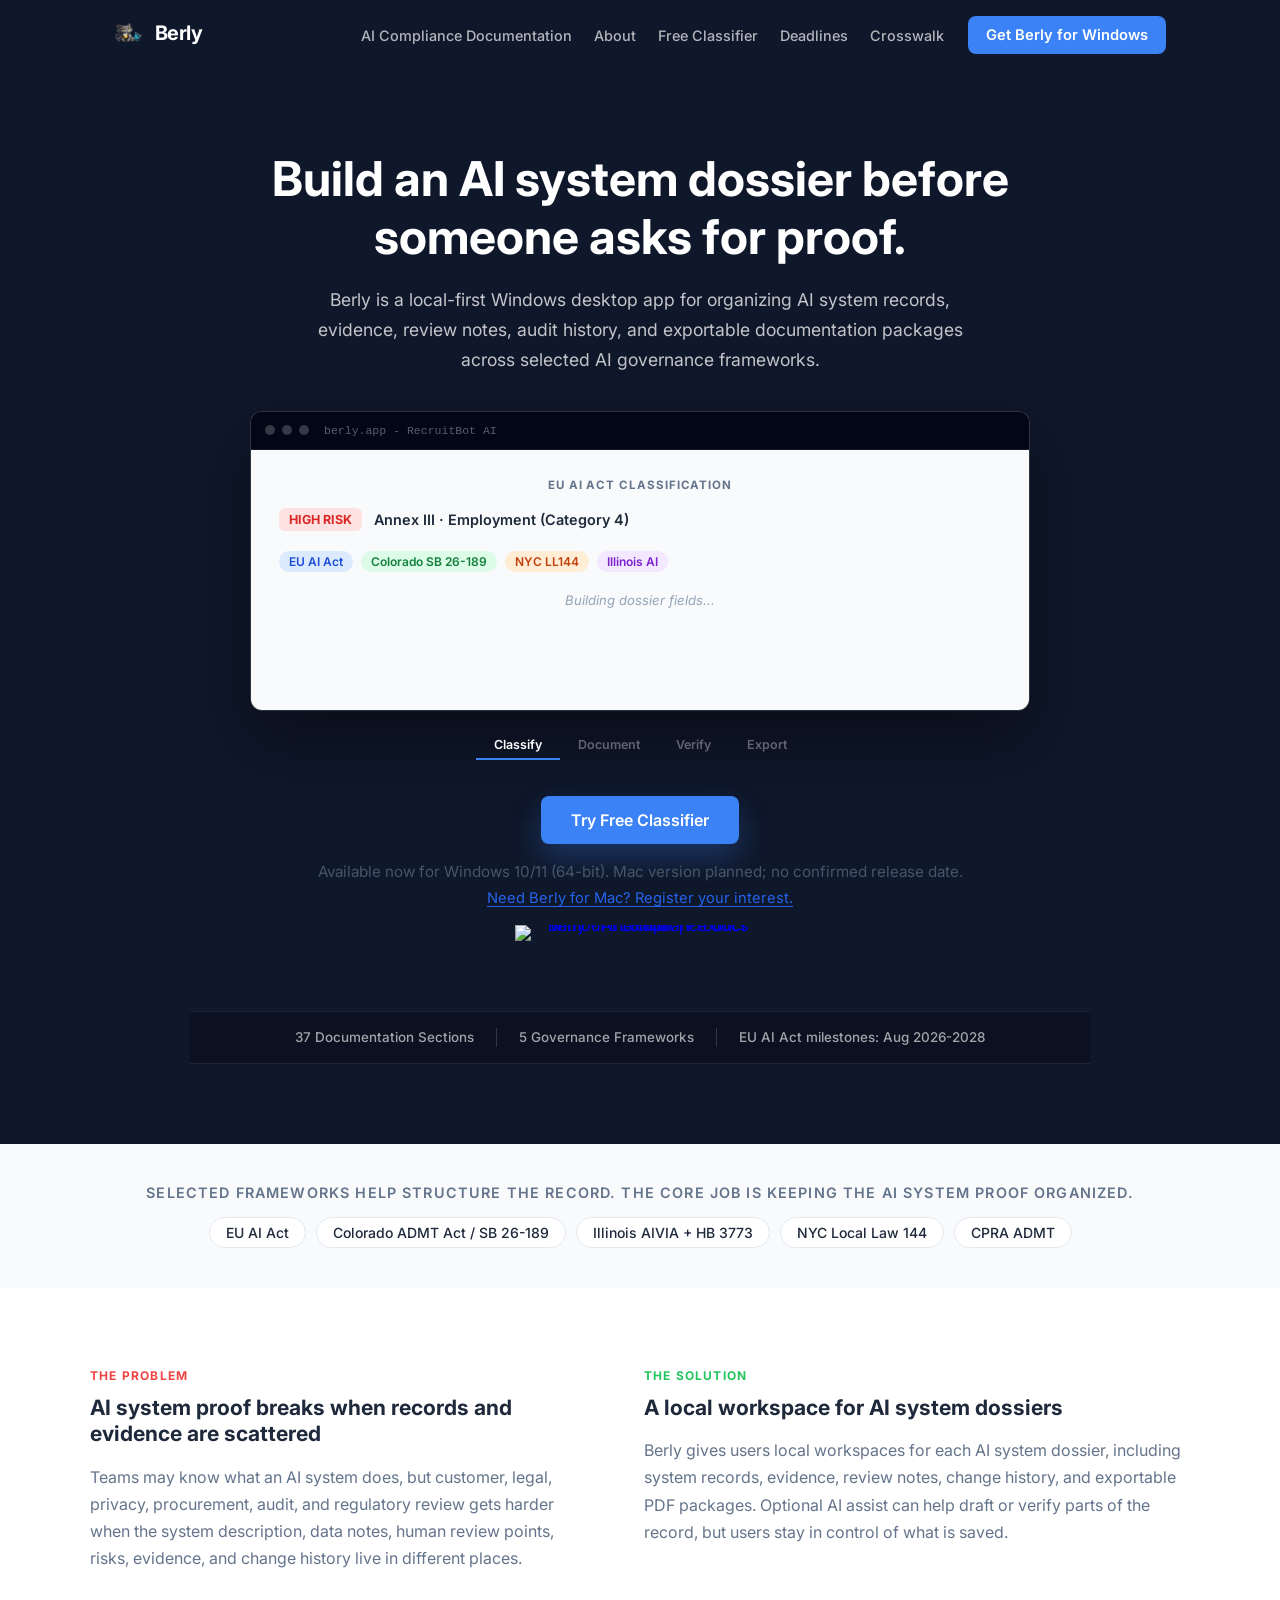
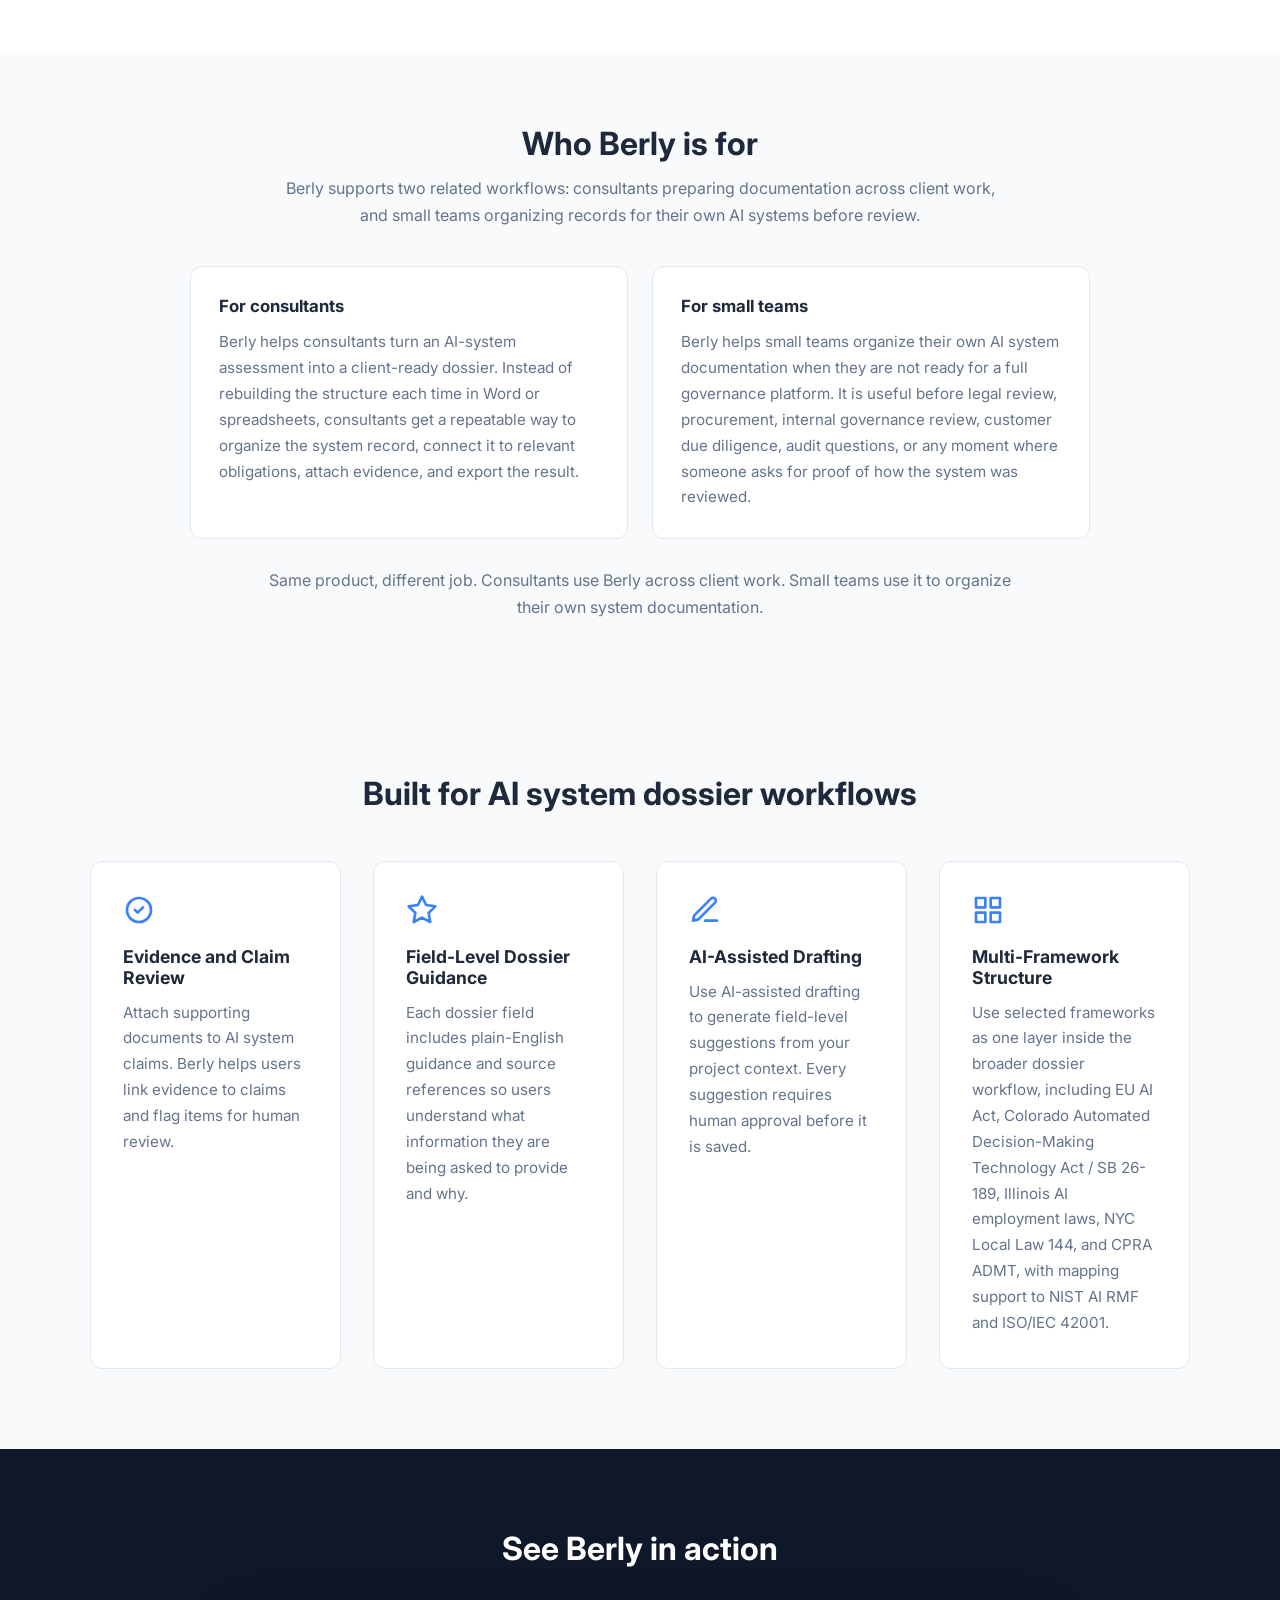
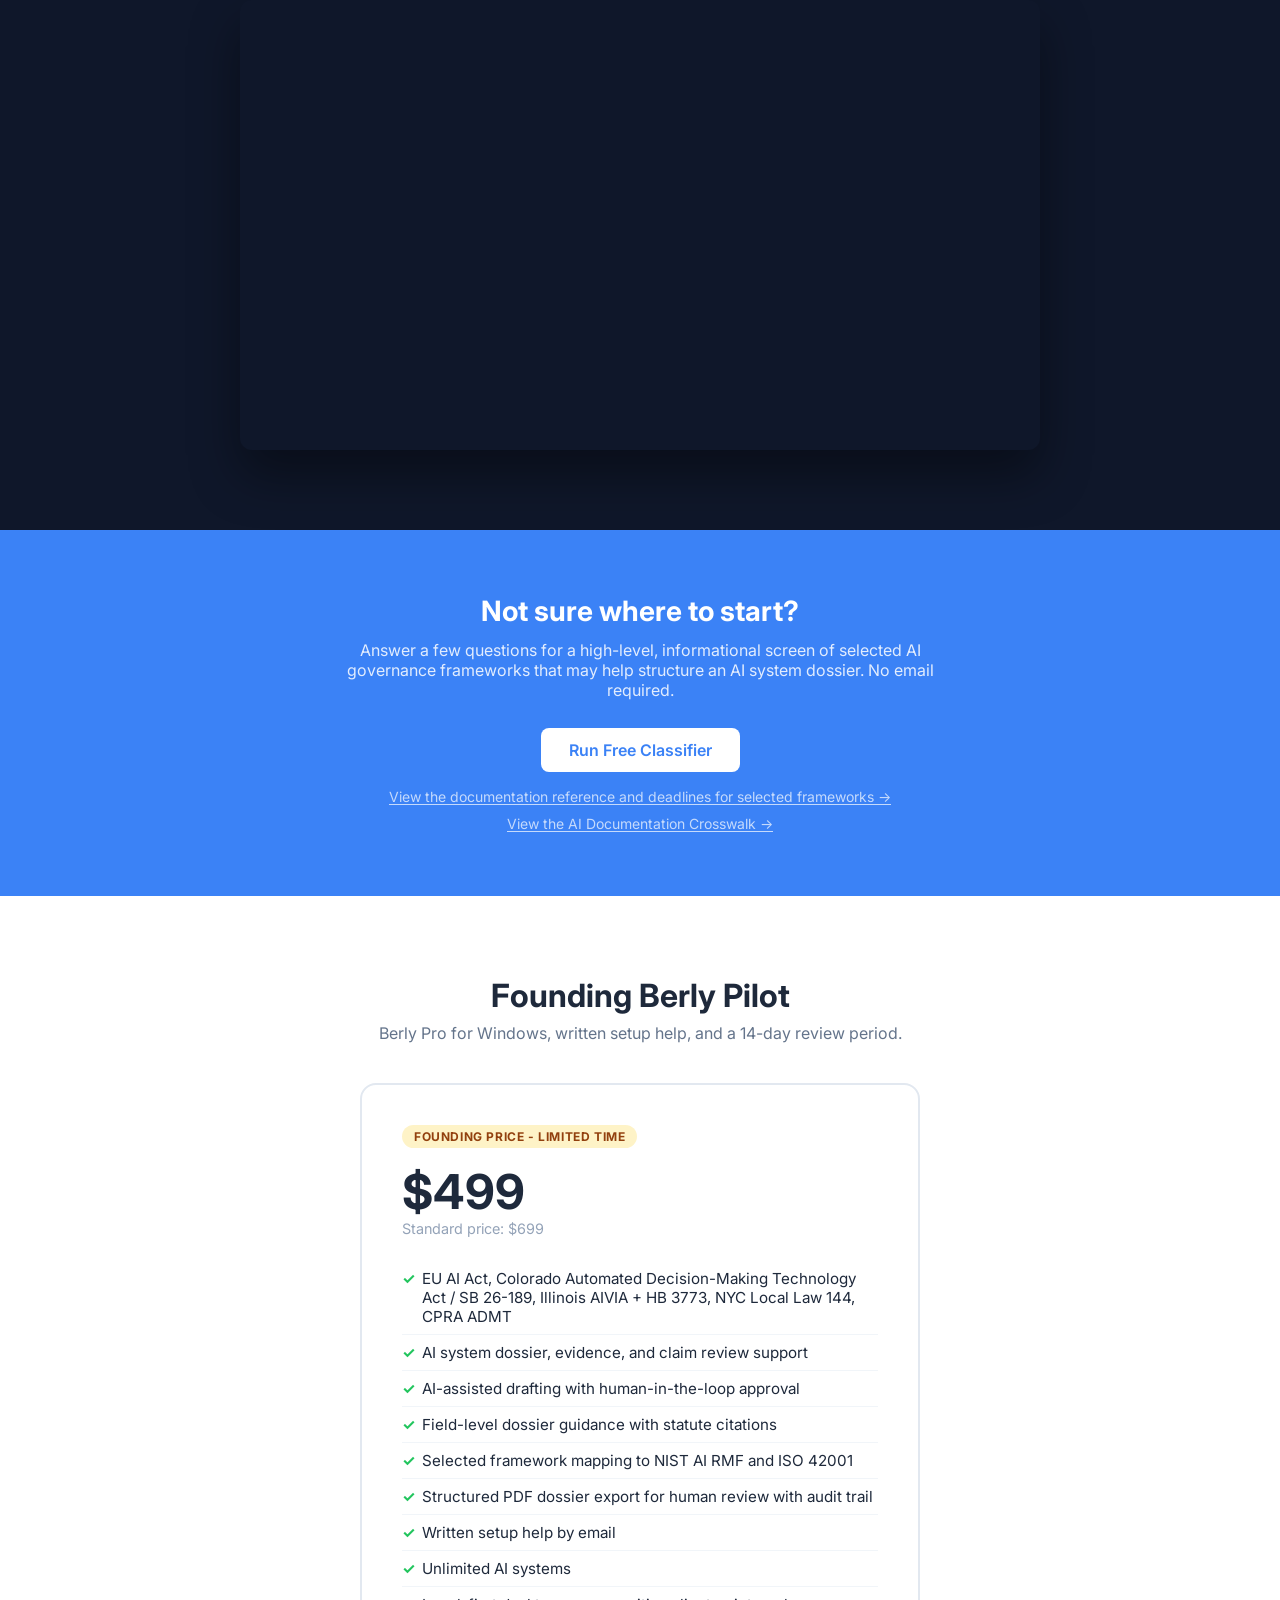
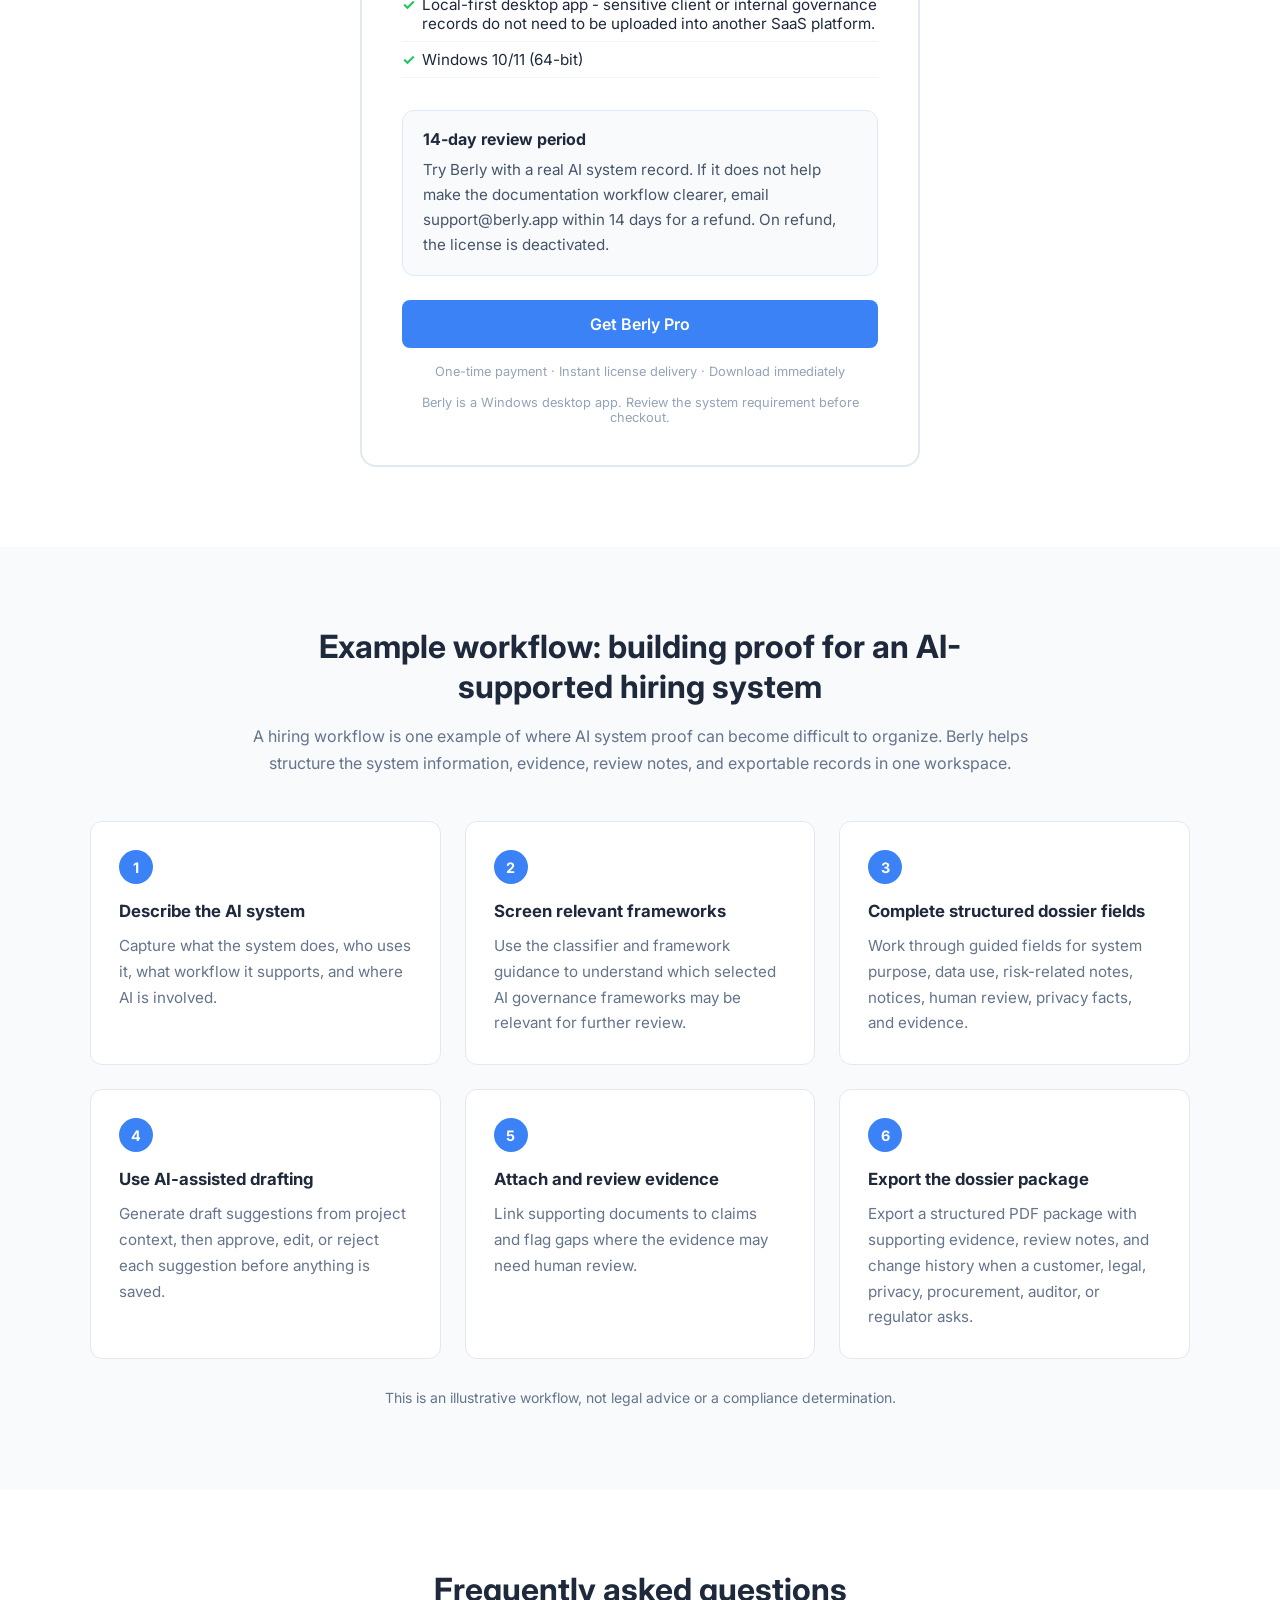
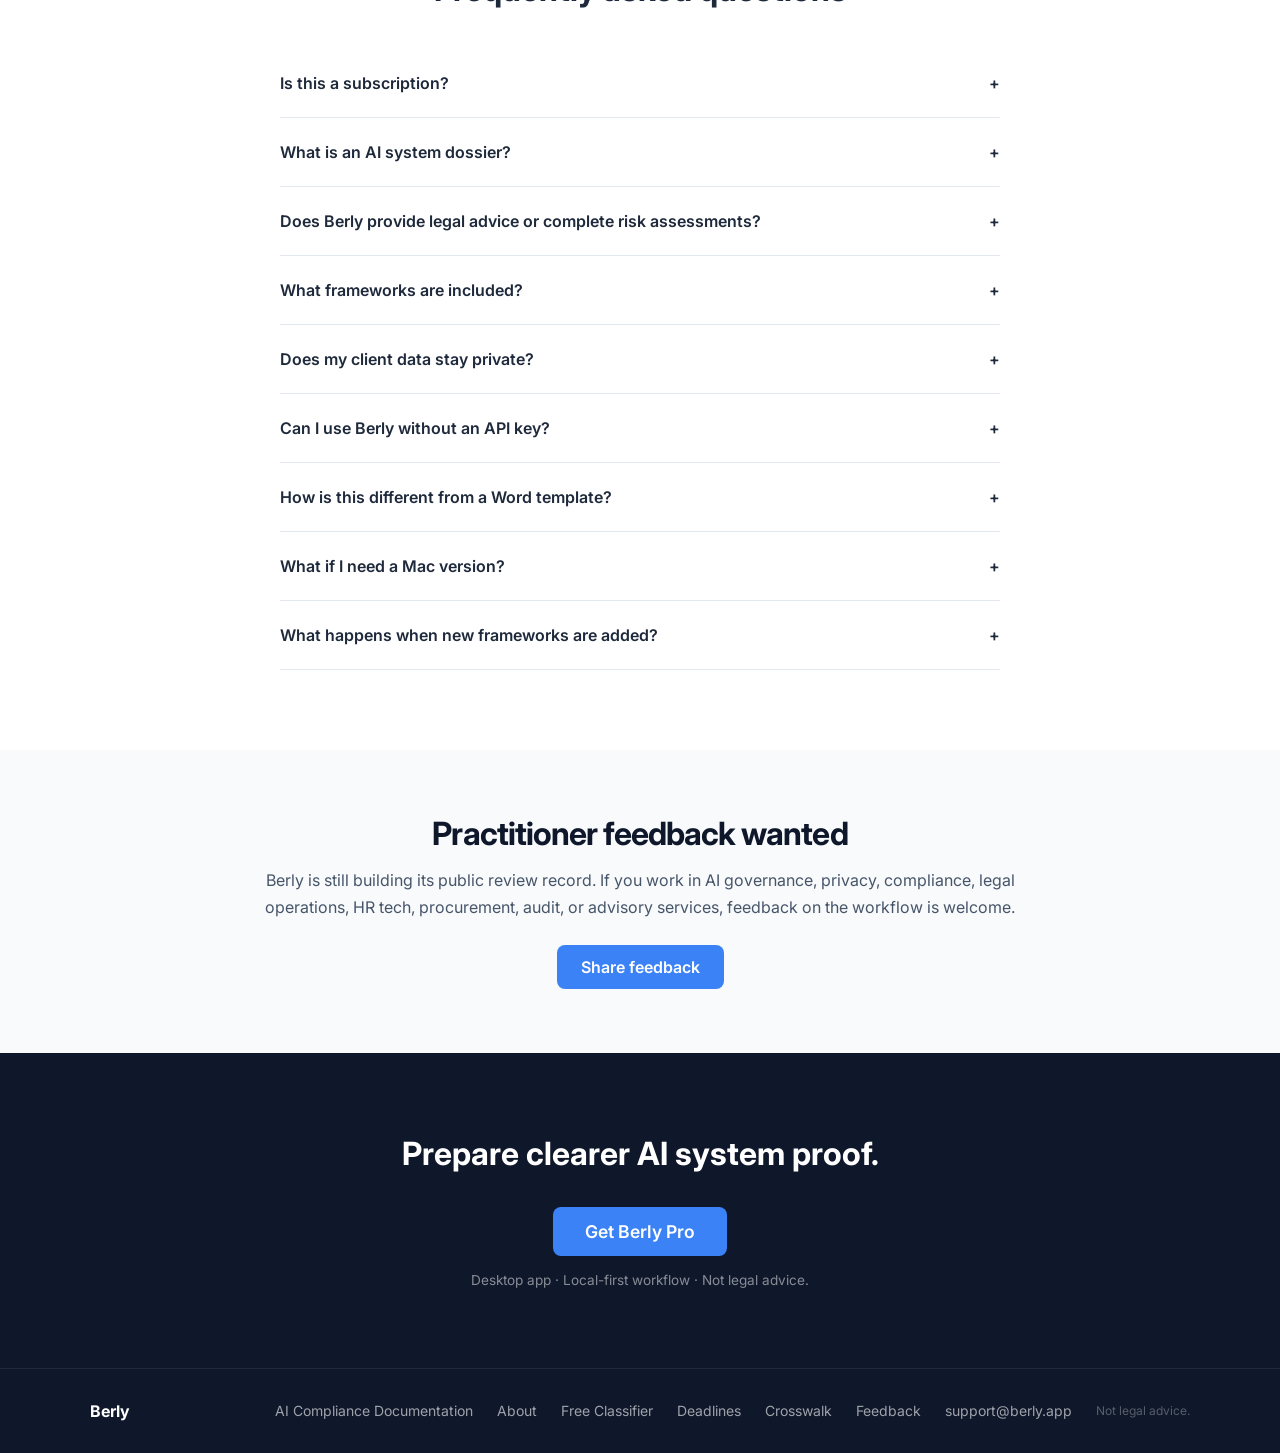
==== commit 81e7792e: "Add founding pilot review period" ====
--- a/index.html
+++ b/index.html
@@ -793,6 +793,24 @@
       left: 0;
       color: #22c55e;
       font-weight: 700;
+    }
+    .pricing__review {
+      background: #f8fafc;
+      border: 1px solid #dbeafe;
+      border-radius: 12px;
+      padding: 18px 20px;
+      margin: 0 0 24px;
+    }
+    .pricing__review-title {
+      color: #1e293b;
+      font-size: 1rem;
+      font-weight: 700;
+      margin-bottom: 8px;
+    }
+    .pricing__review-text {
+      color: #475569;
+      font-size: 0.95rem;
+      line-height: 1.65;
     }
     .pricing__btn {
       width: 100%;
@@ -1401,8 +1419,8 @@
   <!-- ── Pricing ───────────────────────────────────────── -->
   <section class="pricing" id="pricing">
     <div class="pricing__inner">
-      <h2 class="pricing__heading">Simple, one-time pricing</h2>
-      <p class="pricing__sub">No subscription. No renewals. No surprises.</p>
+      <h2 class="pricing__heading">Founding Berly Pilot</h2>
+      <p class="pricing__sub">Berly Pro for Windows, written setup help, and a 14-day review period.</p>
       <div class="pricing__card">
         <div class="pricing__badge">Founding Price - Limited Time</div>
         <div class="pricing__price">$499</div>
@@ -1414,10 +1432,15 @@
           <li>Field-level dossier guidance with statute citations</li>
           <li>Selected framework mapping to NIST AI RMF and ISO 42001</li>
           <li>Structured PDF dossier export for human review with audit trail</li>
+          <li>Written setup help by email</li>
           <li>Unlimited AI systems</li>
           <li>Local-first desktop app - sensitive client or internal governance records do not need to be uploaded into another SaaS platform.</li>
           <li>Windows 10/11 (64-bit)</li>
         </ul>
+        <div class="pricing__review">
+          <div class="pricing__review-title">14-day review period</div>
+          <p class="pricing__review-text">Try Berly with a real AI system record. If it does not help make the documentation workflow clearer, email support@berly.app within 14 days for a refund. On refund, the license is deactivated.</p>
+        </div>
         <a href="https://buy.stripe.com/28E6oHfmXahS6xL0iGeZ201" class="btn btn--primary pricing__btn" target="_blank" rel="noopener">Get Berly Pro</a>
         <p class="pricing__note">One-time payment · Instant license delivery · Download immediately</p>
         <p class="pricing__note">Berly is a Windows desktop app. Review the system requirement before checkout.</p>
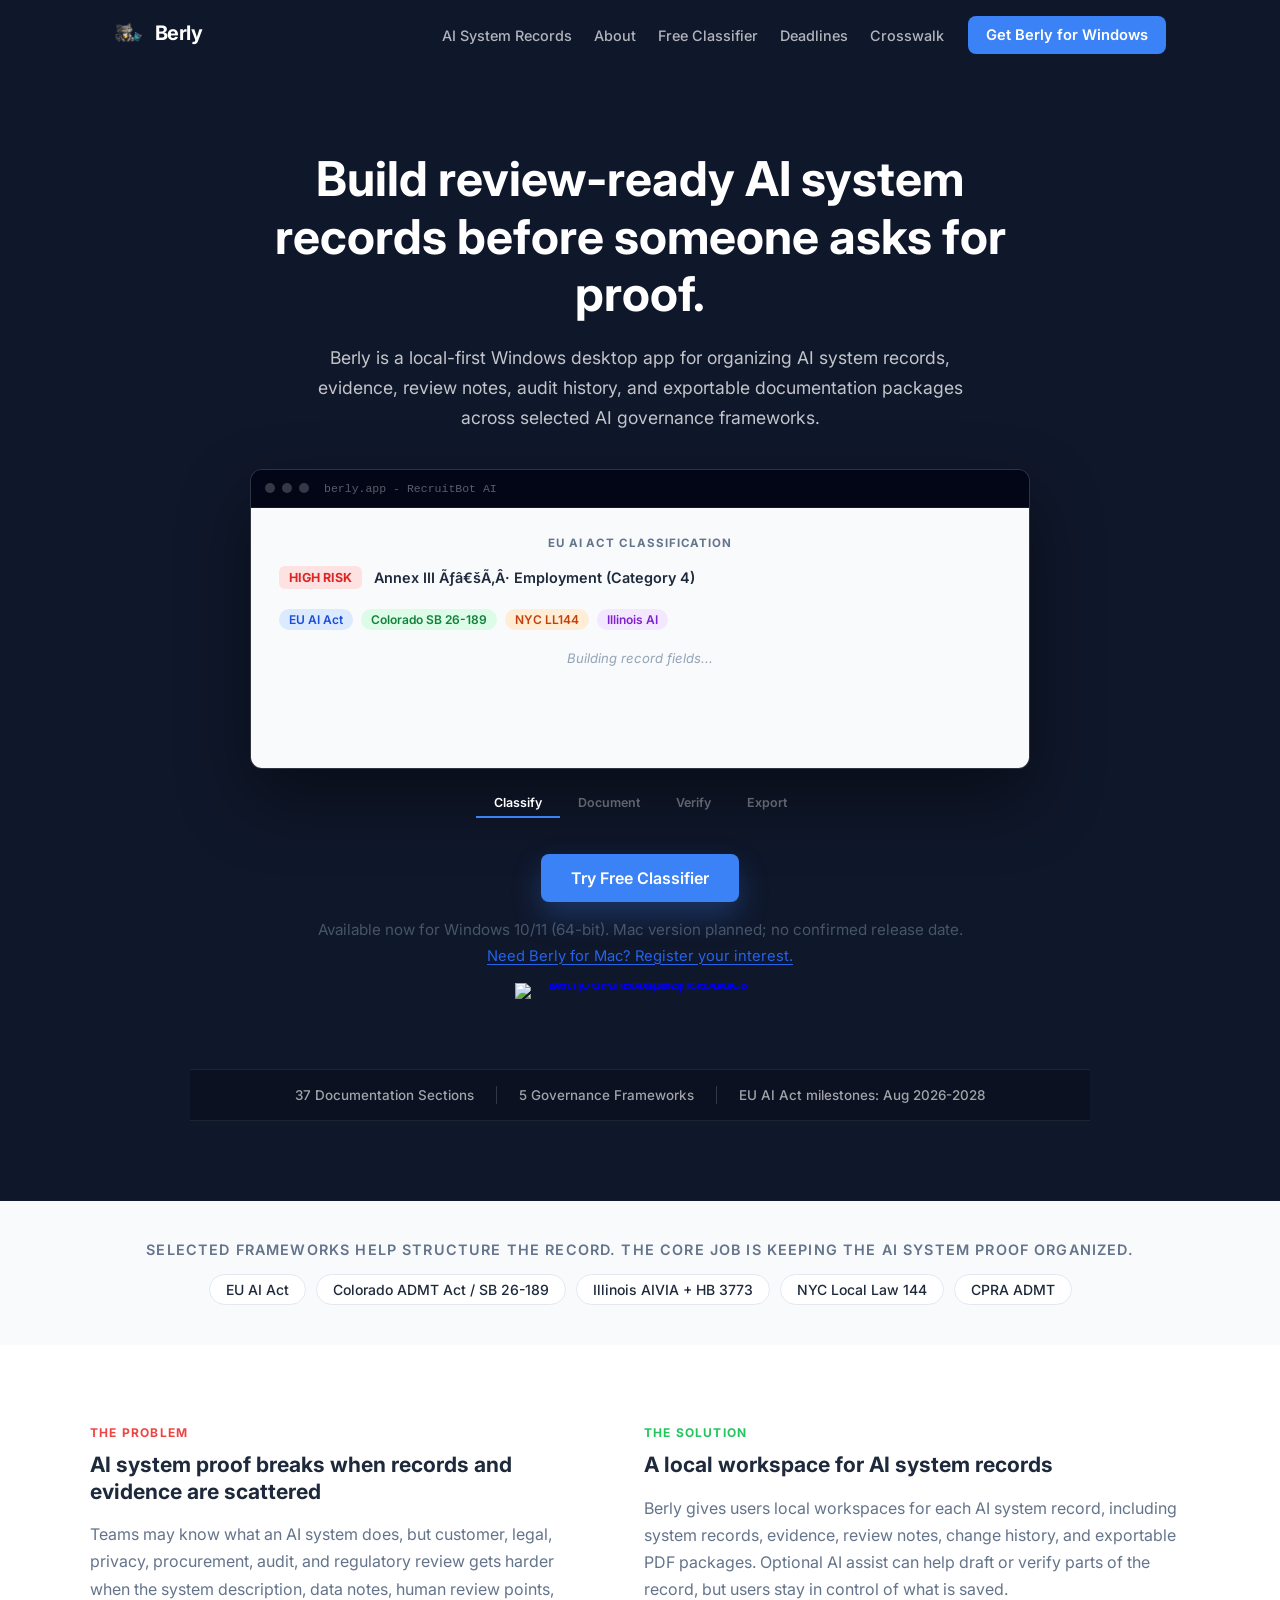
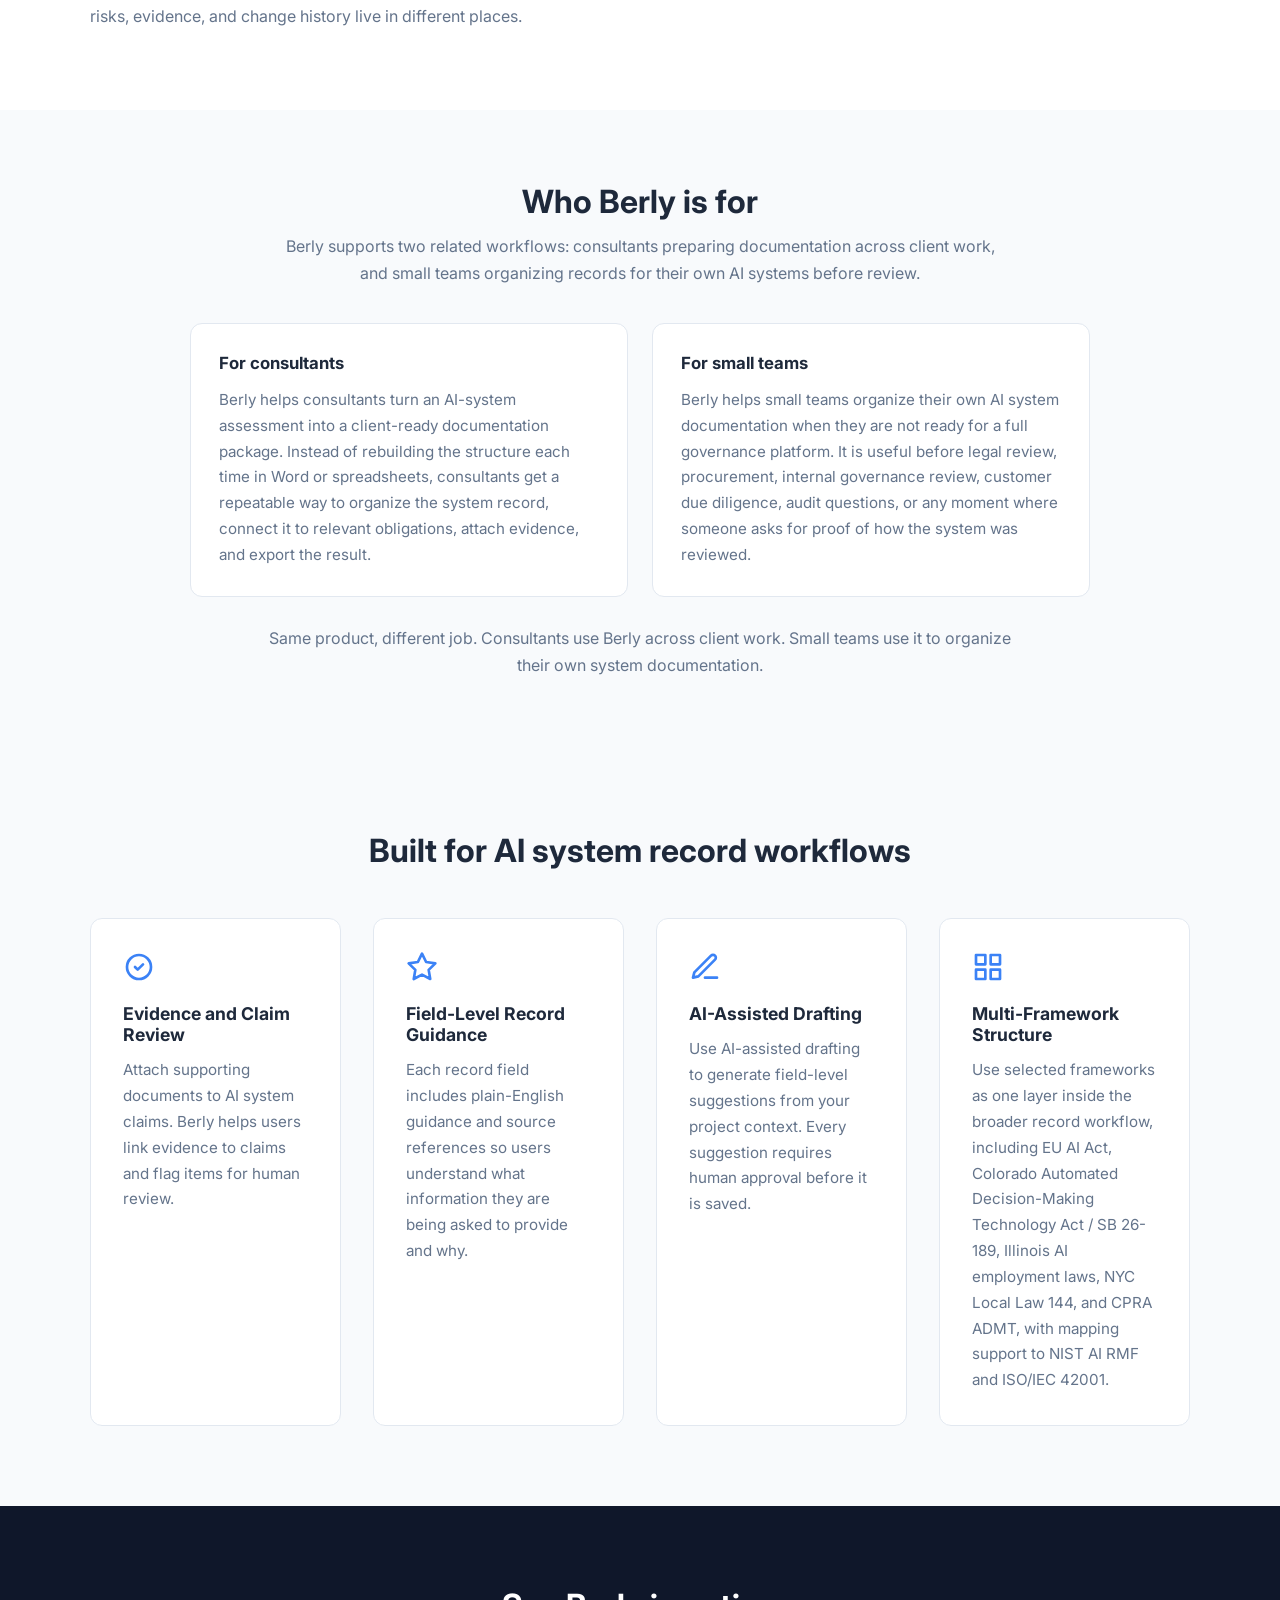
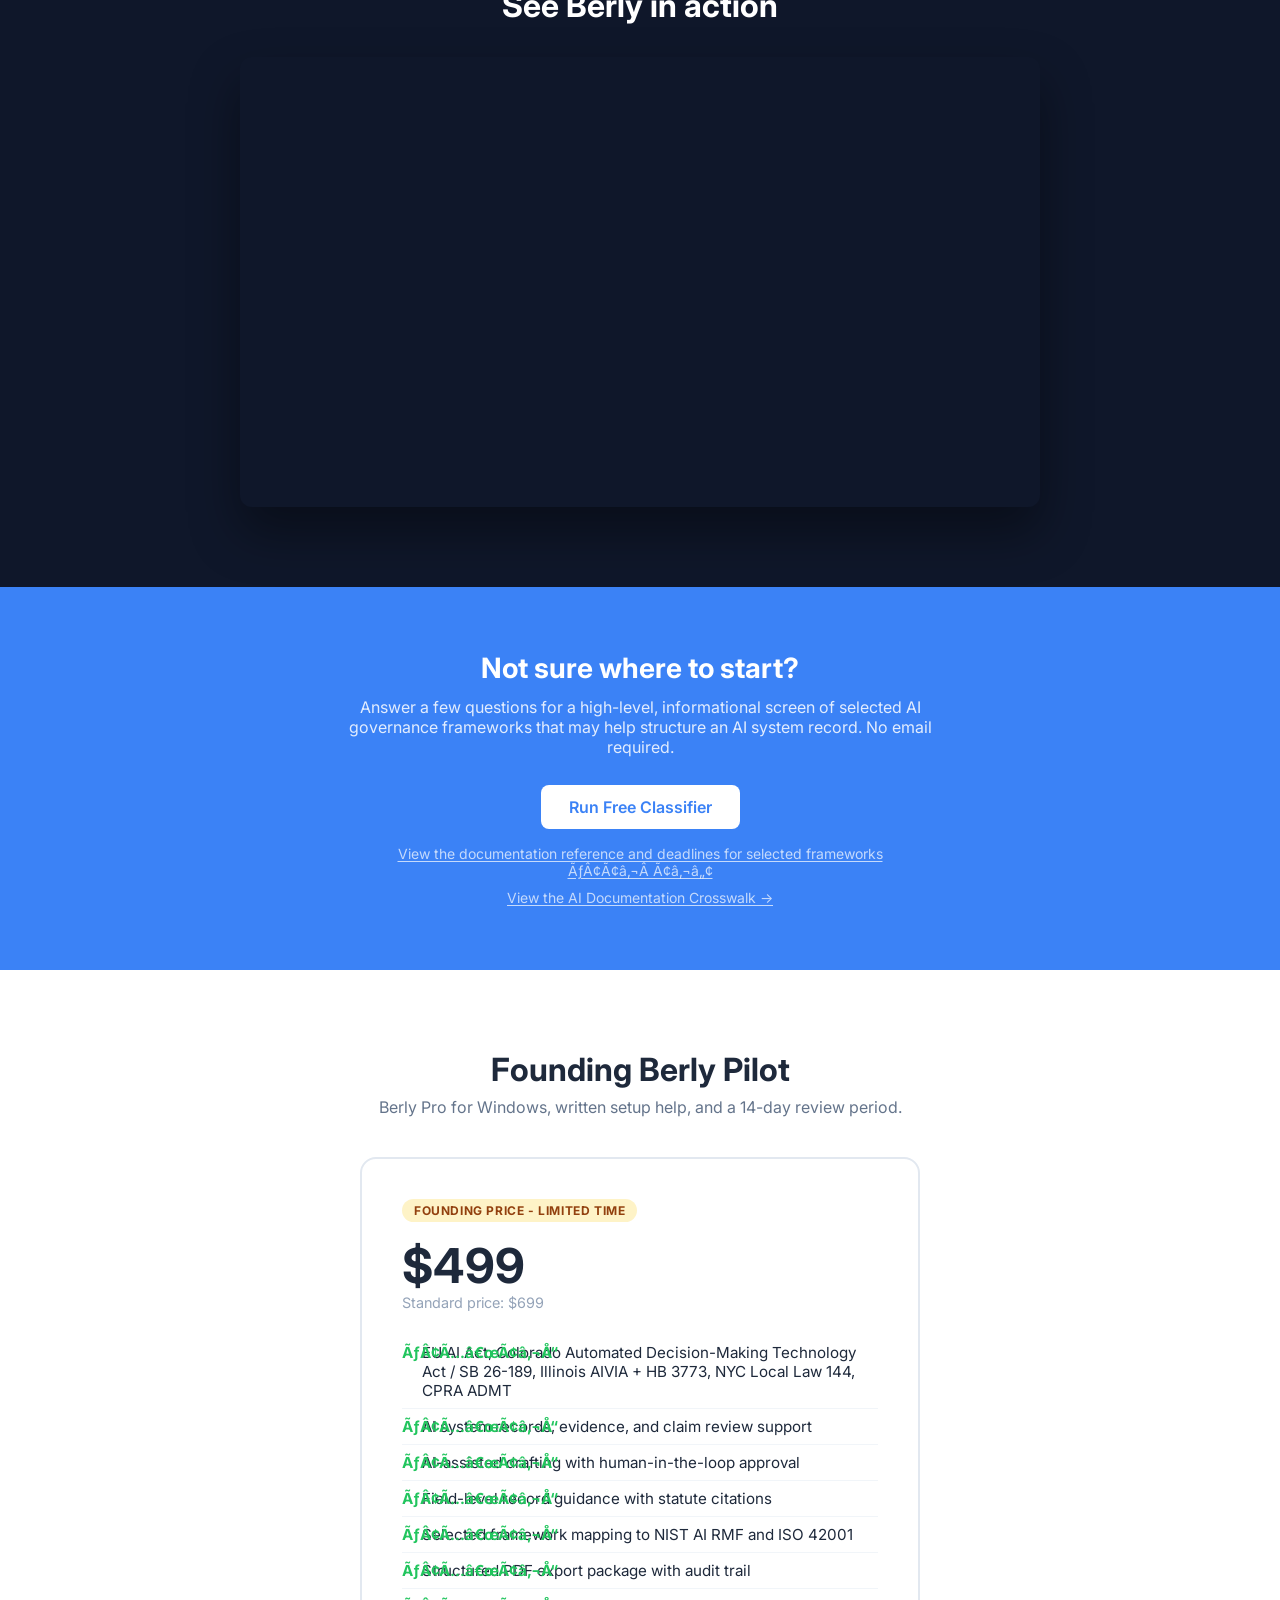
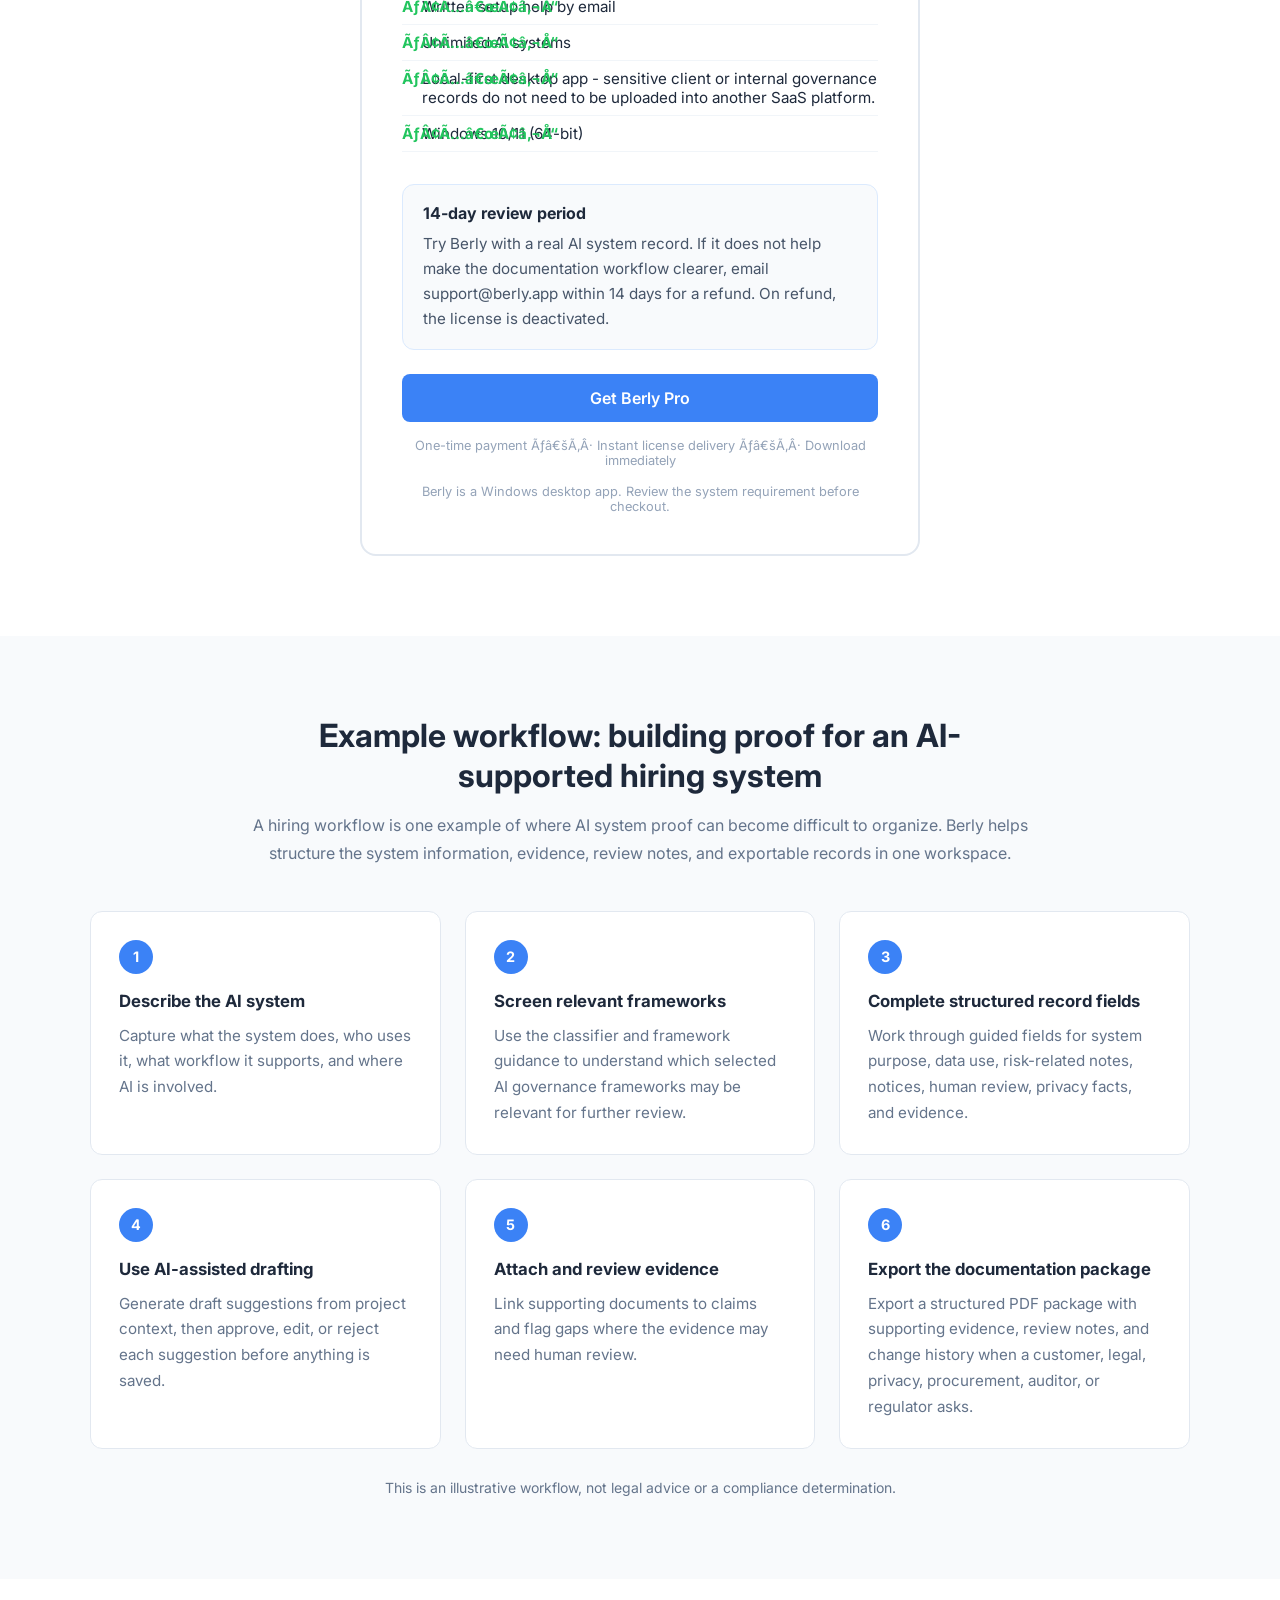
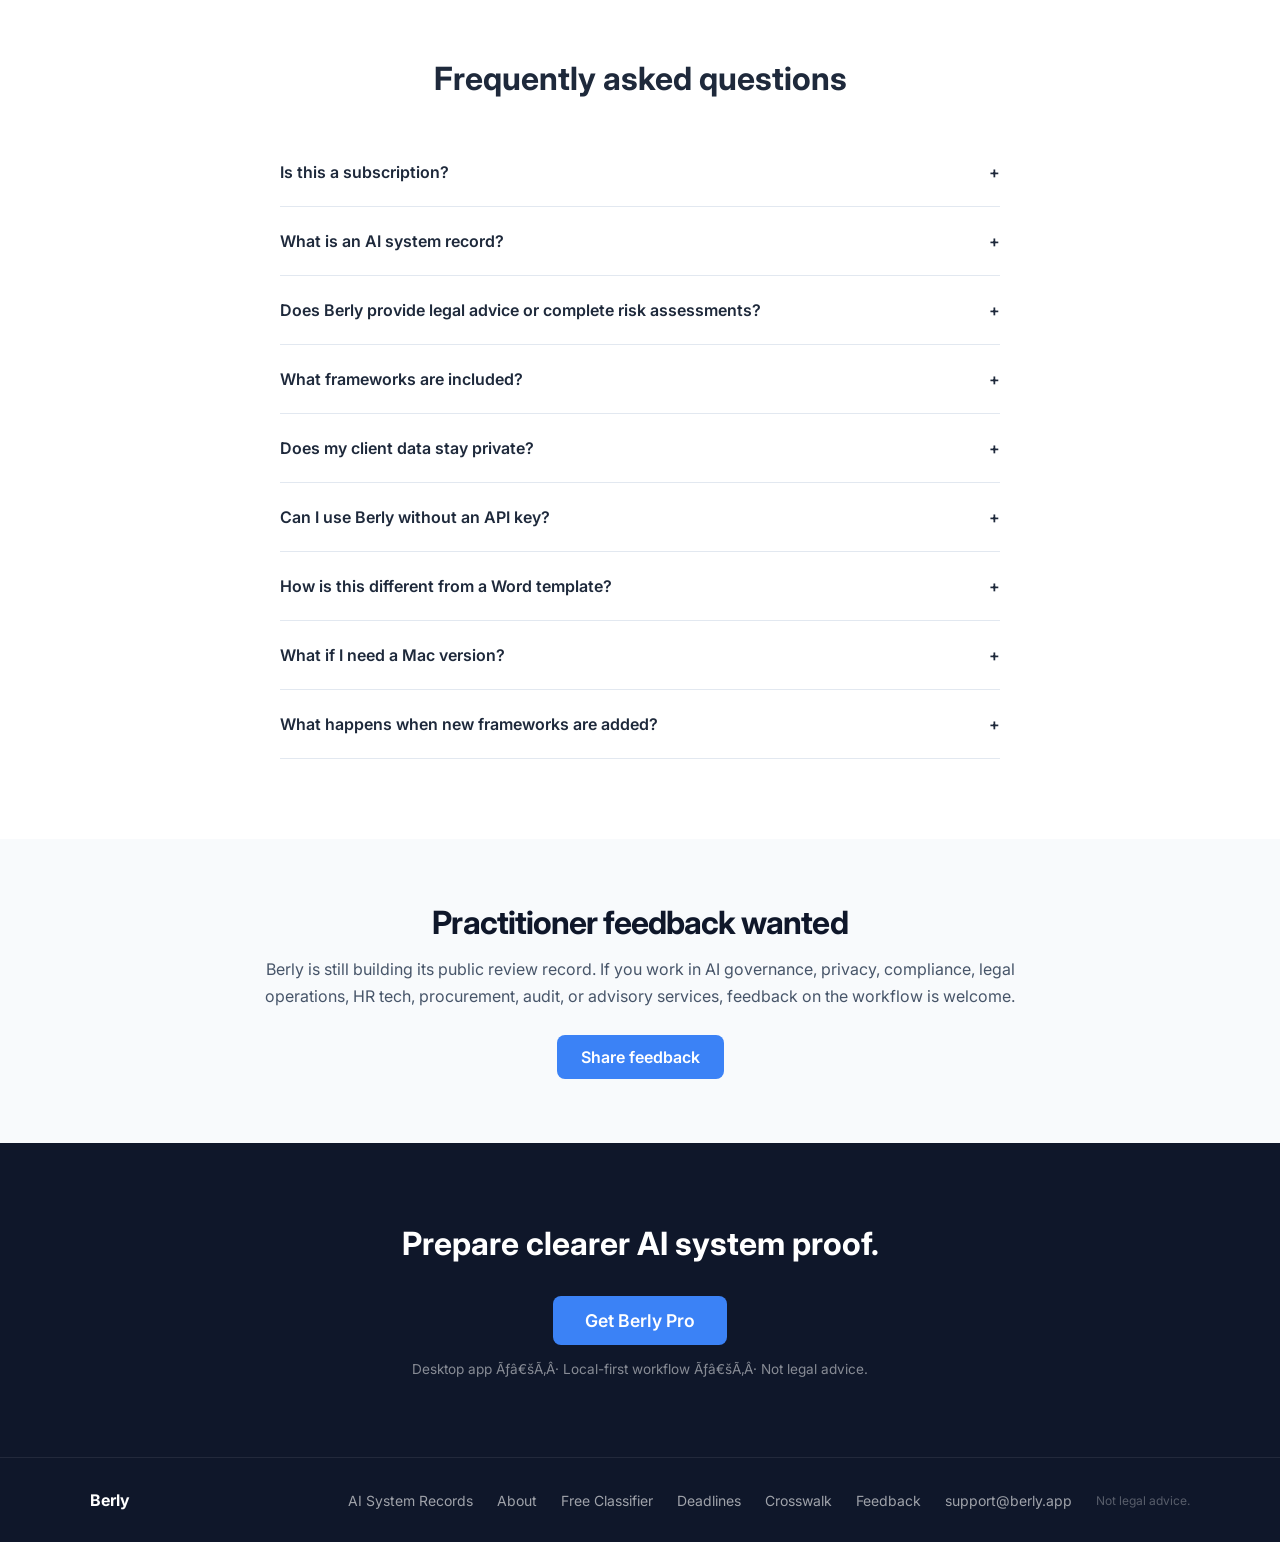
==== commit 2023b611: "Refine Berly public copy positioning" ====
--- a/index.html
+++ b/index.html
@@ -4,16 +4,16 @@
   <meta charset="UTF-8">
   <meta name="viewport" content="width=device-width, initial-scale=1.0">
   <script src="/assets/attribution.js" defer></script>
-  <title>AI System Dossier and Evidence Workspace | Berly</title>
+  <title>AI System Records and Evidence Workspace | Berly</title>
   <link rel="canonical" href="https://berly.app/">
 
   <!-- Primary meta -->
-  <meta name="description" content="Berly is a local-first Windows desktop app for organizing AI system dossiers, evidence, review notes, audit history, and exportable documentation packages before someone asks for proof.">
+  <meta name="description" content="Berly is a local-first Windows desktop app for organizing AI system records, evidence, review notes, audit history, and exportable documentation packages before someone asks for proof.">
 
   <!-- Open Graph -->
   <meta property="og:type" content="website">
   <meta property="og:url" content="https://berly.app/">
-  <meta property="og:title" content="AI System Dossier and Evidence Workspace | Berly">
+  <meta property="og:title" content="AI System Records and Evidence Workspace | Berly">
   <meta property="og:description" content="Organize AI system records, evidence, review notes, audit trails, and exportable documentation packages before customers, legal, privacy, procurement, audit, or regulatory review.">
   <meta property="og:image" content="https://berly.app/assets/og-image.png">
   <meta property="og:site_name" content="Berly">
@@ -21,7 +21,7 @@
 
   <!-- Twitter/X -->
   <meta name="twitter:card" content="summary_large_image">
-  <meta name="twitter:title" content="AI System Dossier and Evidence Workspace | Berly">
+  <meta name="twitter:title" content="AI System Records and Evidence Workspace | Berly">
   <meta name="twitter:description" content="Organize AI system records, evidence, review notes, audit trails, and exportable documentation packages before someone asks for proof.">
   <meta name="twitter:image" content="https://berly.app/assets/og-image.png">
   <link rel="preconnect" href="https://fonts.googleapis.com">
@@ -30,13 +30,13 @@
   <link rel="icon" type="image/x-icon" href="assets/icon.ico">
   <script>document.documentElement.classList.add('js');</script>
   <style>
-    /* ── Reset & Base ─────────────────────────────────── */
+    /* ÃƒÂ¢Ã¢â‚¬ÂÃ¢â€šÂ¬ÃƒÂ¢Ã¢â‚¬ÂÃ¢â€šÂ¬ Reset & Base ÃƒÂ¢Ã¢â‚¬ÂÃ¢â€šÂ¬ÃƒÂ¢Ã¢â‚¬ÂÃ¢â€šÂ¬ÃƒÂ¢Ã¢â‚¬ÂÃ¢â€šÂ¬ÃƒÂ¢Ã¢â‚¬ÂÃ¢â€šÂ¬ÃƒÂ¢Ã¢â‚¬ÂÃ¢â€šÂ¬ÃƒÂ¢Ã¢â‚¬ÂÃ¢â€šÂ¬ÃƒÂ¢Ã¢â‚¬ÂÃ¢â€šÂ¬ÃƒÂ¢Ã¢â‚¬ÂÃ¢â€šÂ¬ÃƒÂ¢Ã¢â‚¬ÂÃ¢â€šÂ¬ÃƒÂ¢Ã¢â‚¬ÂÃ¢â€šÂ¬ÃƒÂ¢Ã¢â‚¬ÂÃ¢â€šÂ¬ÃƒÂ¢Ã¢â‚¬ÂÃ¢â€šÂ¬ÃƒÂ¢Ã¢â‚¬ÂÃ¢â€šÂ¬ÃƒÂ¢Ã¢â‚¬ÂÃ¢â€šÂ¬ÃƒÂ¢Ã¢â‚¬ÂÃ¢â€šÂ¬ÃƒÂ¢Ã¢â‚¬ÂÃ¢â€šÂ¬ÃƒÂ¢Ã¢â‚¬ÂÃ¢â€šÂ¬ÃƒÂ¢Ã¢â‚¬ÂÃ¢â€šÂ¬ÃƒÂ¢Ã¢â‚¬ÂÃ¢â€šÂ¬ÃƒÂ¢Ã¢â‚¬ÂÃ¢â€šÂ¬ÃƒÂ¢Ã¢â‚¬ÂÃ¢â€šÂ¬ÃƒÂ¢Ã¢â‚¬ÂÃ¢â€šÂ¬ÃƒÂ¢Ã¢â‚¬ÂÃ¢â€šÂ¬ÃƒÂ¢Ã¢â‚¬ÂÃ¢â€šÂ¬ÃƒÂ¢Ã¢â‚¬ÂÃ¢â€šÂ¬ÃƒÂ¢Ã¢â‚¬ÂÃ¢â€šÂ¬ÃƒÂ¢Ã¢â‚¬ÂÃ¢â€šÂ¬ÃƒÂ¢Ã¢â‚¬ÂÃ¢â€šÂ¬ÃƒÂ¢Ã¢â‚¬ÂÃ¢â€šÂ¬ÃƒÂ¢Ã¢â‚¬ÂÃ¢â€šÂ¬ÃƒÂ¢Ã¢â‚¬ÂÃ¢â€šÂ¬ÃƒÂ¢Ã¢â‚¬ÂÃ¢â€šÂ¬ÃƒÂ¢Ã¢â‚¬ÂÃ¢â€šÂ¬ÃƒÂ¢Ã¢â‚¬ÂÃ¢â€šÂ¬ÃƒÂ¢Ã¢â‚¬ÂÃ¢â€šÂ¬ */
     *, *::before, *::after { box-sizing: border-box; margin: 0; padding: 0; }
     body { font-family: 'Inter', sans-serif; color: #1e293b; font-size: 16px; }
     img { max-width: 100%; height: auto; }
     a { text-decoration: none; }
 
-    /* ── Buttons ──────────────────────────────────────── */
+    /* ÃƒÂ¢Ã¢â‚¬ÂÃ¢â€šÂ¬ÃƒÂ¢Ã¢â‚¬ÂÃ¢â€šÂ¬ Buttons ÃƒÂ¢Ã¢â‚¬ÂÃ¢â€šÂ¬ÃƒÂ¢Ã¢â‚¬ÂÃ¢â€šÂ¬ÃƒÂ¢Ã¢â‚¬ÂÃ¢â€šÂ¬ÃƒÂ¢Ã¢â‚¬ÂÃ¢â€šÂ¬ÃƒÂ¢Ã¢â‚¬ÂÃ¢â€šÂ¬ÃƒÂ¢Ã¢â‚¬ÂÃ¢â€šÂ¬ÃƒÂ¢Ã¢â‚¬ÂÃ¢â€šÂ¬ÃƒÂ¢Ã¢â‚¬ÂÃ¢â€šÂ¬ÃƒÂ¢Ã¢â‚¬ÂÃ¢â€šÂ¬ÃƒÂ¢Ã¢â‚¬ÂÃ¢â€šÂ¬ÃƒÂ¢Ã¢â‚¬ÂÃ¢â€šÂ¬ÃƒÂ¢Ã¢â‚¬ÂÃ¢â€šÂ¬ÃƒÂ¢Ã¢â‚¬ÂÃ¢â€šÂ¬ÃƒÂ¢Ã¢â‚¬ÂÃ¢â€šÂ¬ÃƒÂ¢Ã¢â‚¬ÂÃ¢â€šÂ¬ÃƒÂ¢Ã¢â‚¬ÂÃ¢â€šÂ¬ÃƒÂ¢Ã¢â‚¬ÂÃ¢â€šÂ¬ÃƒÂ¢Ã¢â‚¬ÂÃ¢â€šÂ¬ÃƒÂ¢Ã¢â‚¬ÂÃ¢â€šÂ¬ÃƒÂ¢Ã¢â‚¬ÂÃ¢â€šÂ¬ÃƒÂ¢Ã¢â‚¬ÂÃ¢â€šÂ¬ÃƒÂ¢Ã¢â‚¬ÂÃ¢â€šÂ¬ÃƒÂ¢Ã¢â‚¬ÂÃ¢â€šÂ¬ÃƒÂ¢Ã¢â‚¬ÂÃ¢â€šÂ¬ÃƒÂ¢Ã¢â‚¬ÂÃ¢â€šÂ¬ÃƒÂ¢Ã¢â‚¬ÂÃ¢â€šÂ¬ÃƒÂ¢Ã¢â‚¬ÂÃ¢â€šÂ¬ÃƒÂ¢Ã¢â‚¬ÂÃ¢â€šÂ¬ÃƒÂ¢Ã¢â‚¬ÂÃ¢â€šÂ¬ÃƒÂ¢Ã¢â‚¬ÂÃ¢â€šÂ¬ÃƒÂ¢Ã¢â‚¬ÂÃ¢â€šÂ¬ÃƒÂ¢Ã¢â‚¬ÂÃ¢â€šÂ¬ÃƒÂ¢Ã¢â‚¬ÂÃ¢â€šÂ¬ÃƒÂ¢Ã¢â‚¬ÂÃ¢â€šÂ¬ÃƒÂ¢Ã¢â‚¬ÂÃ¢â€šÂ¬ÃƒÂ¢Ã¢â‚¬ÂÃ¢â€šÂ¬ÃƒÂ¢Ã¢â‚¬ÂÃ¢â€šÂ¬ÃƒÂ¢Ã¢â‚¬ÂÃ¢â€šÂ¬ÃƒÂ¢Ã¢â‚¬ÂÃ¢â€šÂ¬ÃƒÂ¢Ã¢â‚¬ÂÃ¢â€šÂ¬ */
     .btn {
       display: inline-block;
       padding: 12px 24px;
@@ -65,7 +65,7 @@
     }
     .btn--white:hover { background: #f1f5f9; }
 
-    /* ── Navbar ───────────────────────────────────────── */
+    /* ÃƒÂ¢Ã¢â‚¬ÂÃ¢â€šÂ¬ÃƒÂ¢Ã¢â‚¬ÂÃ¢â€šÂ¬ Navbar ÃƒÂ¢Ã¢â‚¬ÂÃ¢â€šÂ¬ÃƒÂ¢Ã¢â‚¬ÂÃ¢â€šÂ¬ÃƒÂ¢Ã¢â‚¬ÂÃ¢â€šÂ¬ÃƒÂ¢Ã¢â‚¬ÂÃ¢â€šÂ¬ÃƒÂ¢Ã¢â‚¬ÂÃ¢â€šÂ¬ÃƒÂ¢Ã¢â‚¬ÂÃ¢â€šÂ¬ÃƒÂ¢Ã¢â‚¬ÂÃ¢â€šÂ¬ÃƒÂ¢Ã¢â‚¬ÂÃ¢â€šÂ¬ÃƒÂ¢Ã¢â‚¬ÂÃ¢â€šÂ¬ÃƒÂ¢Ã¢â‚¬ÂÃ¢â€šÂ¬ÃƒÂ¢Ã¢â‚¬ÂÃ¢â€šÂ¬ÃƒÂ¢Ã¢â‚¬ÂÃ¢â€šÂ¬ÃƒÂ¢Ã¢â‚¬ÂÃ¢â€šÂ¬ÃƒÂ¢Ã¢â‚¬ÂÃ¢â€šÂ¬ÃƒÂ¢Ã¢â‚¬ÂÃ¢â€šÂ¬ÃƒÂ¢Ã¢â‚¬ÂÃ¢â€šÂ¬ÃƒÂ¢Ã¢â‚¬ÂÃ¢â€šÂ¬ÃƒÂ¢Ã¢â‚¬ÂÃ¢â€šÂ¬ÃƒÂ¢Ã¢â‚¬ÂÃ¢â€šÂ¬ÃƒÂ¢Ã¢â‚¬ÂÃ¢â€šÂ¬ÃƒÂ¢Ã¢â‚¬ÂÃ¢â€šÂ¬ÃƒÂ¢Ã¢â‚¬ÂÃ¢â€šÂ¬ÃƒÂ¢Ã¢â‚¬ÂÃ¢â€šÂ¬ÃƒÂ¢Ã¢â‚¬ÂÃ¢â€šÂ¬ÃƒÂ¢Ã¢â‚¬ÂÃ¢â€šÂ¬ÃƒÂ¢Ã¢â‚¬ÂÃ¢â€šÂ¬ÃƒÂ¢Ã¢â‚¬ÂÃ¢â€šÂ¬ÃƒÂ¢Ã¢â‚¬ÂÃ¢â€šÂ¬ÃƒÂ¢Ã¢â‚¬ÂÃ¢â€šÂ¬ÃƒÂ¢Ã¢â‚¬ÂÃ¢â€šÂ¬ÃƒÂ¢Ã¢â‚¬ÂÃ¢â€šÂ¬ÃƒÂ¢Ã¢â‚¬ÂÃ¢â€šÂ¬ÃƒÂ¢Ã¢â‚¬ÂÃ¢â€šÂ¬ÃƒÂ¢Ã¢â‚¬ÂÃ¢â€šÂ¬ÃƒÂ¢Ã¢â‚¬ÂÃ¢â€šÂ¬ÃƒÂ¢Ã¢â‚¬ÂÃ¢â€šÂ¬ÃƒÂ¢Ã¢â‚¬ÂÃ¢â€šÂ¬ÃƒÂ¢Ã¢â‚¬ÂÃ¢â€šÂ¬ÃƒÂ¢Ã¢â‚¬ÂÃ¢â€šÂ¬ÃƒÂ¢Ã¢â‚¬ÂÃ¢â€šÂ¬ÃƒÂ¢Ã¢â‚¬ÂÃ¢â€šÂ¬ */
     .navbar {
       position: -webkit-sticky;
       position: sticky;
@@ -112,7 +112,7 @@
     .navbar__link:hover { color: #ffffff; }
     .navbar .btn { flex-shrink: 0; padding: 10px 18px; font-size: 0.92rem; }
 
-    /* ── Hero ─────────────────────────────────────────── */
+    /* ÃƒÂ¢Ã¢â‚¬ÂÃ¢â€šÂ¬ÃƒÂ¢Ã¢â‚¬ÂÃ¢â€šÂ¬ Hero ÃƒÂ¢Ã¢â‚¬ÂÃ¢â€šÂ¬ÃƒÂ¢Ã¢â‚¬ÂÃ¢â€šÂ¬ÃƒÂ¢Ã¢â‚¬ÂÃ¢â€šÂ¬ÃƒÂ¢Ã¢â‚¬ÂÃ¢â€šÂ¬ÃƒÂ¢Ã¢â‚¬ÂÃ¢â€šÂ¬ÃƒÂ¢Ã¢â‚¬ÂÃ¢â€šÂ¬ÃƒÂ¢Ã¢â‚¬ÂÃ¢â€šÂ¬ÃƒÂ¢Ã¢â‚¬ÂÃ¢â€šÂ¬ÃƒÂ¢Ã¢â‚¬ÂÃ¢â€šÂ¬ÃƒÂ¢Ã¢â‚¬ÂÃ¢â€šÂ¬ÃƒÂ¢Ã¢â‚¬ÂÃ¢â€šÂ¬ÃƒÂ¢Ã¢â‚¬ÂÃ¢â€šÂ¬ÃƒÂ¢Ã¢â‚¬ÂÃ¢â€šÂ¬ÃƒÂ¢Ã¢â‚¬ÂÃ¢â€šÂ¬ÃƒÂ¢Ã¢â‚¬ÂÃ¢â€šÂ¬ÃƒÂ¢Ã¢â‚¬ÂÃ¢â€šÂ¬ÃƒÂ¢Ã¢â‚¬ÂÃ¢â€šÂ¬ÃƒÂ¢Ã¢â‚¬ÂÃ¢â€šÂ¬ÃƒÂ¢Ã¢â‚¬ÂÃ¢â€šÂ¬ÃƒÂ¢Ã¢â‚¬ÂÃ¢â€šÂ¬ÃƒÂ¢Ã¢â‚¬ÂÃ¢â€šÂ¬ÃƒÂ¢Ã¢â‚¬ÂÃ¢â€šÂ¬ÃƒÂ¢Ã¢â‚¬ÂÃ¢â€šÂ¬ÃƒÂ¢Ã¢â‚¬ÂÃ¢â€šÂ¬ÃƒÂ¢Ã¢â‚¬ÂÃ¢â€šÂ¬ÃƒÂ¢Ã¢â‚¬ÂÃ¢â€šÂ¬ÃƒÂ¢Ã¢â‚¬ÂÃ¢â€šÂ¬ÃƒÂ¢Ã¢â‚¬ÂÃ¢â€šÂ¬ÃƒÂ¢Ã¢â‚¬ÂÃ¢â€šÂ¬ÃƒÂ¢Ã¢â‚¬ÂÃ¢â€šÂ¬ÃƒÂ¢Ã¢â‚¬ÂÃ¢â€šÂ¬ÃƒÂ¢Ã¢â‚¬ÂÃ¢â€šÂ¬ÃƒÂ¢Ã¢â‚¬ÂÃ¢â€šÂ¬ÃƒÂ¢Ã¢â‚¬ÂÃ¢â€šÂ¬ÃƒÂ¢Ã¢â‚¬ÂÃ¢â€šÂ¬ÃƒÂ¢Ã¢â‚¬ÂÃ¢â€šÂ¬ÃƒÂ¢Ã¢â‚¬ÂÃ¢â€šÂ¬ÃƒÂ¢Ã¢â‚¬ÂÃ¢â€šÂ¬ÃƒÂ¢Ã¢â‚¬ÂÃ¢â€šÂ¬ÃƒÂ¢Ã¢â‚¬ÂÃ¢â€šÂ¬ÃƒÂ¢Ã¢â‚¬ÂÃ¢â€šÂ¬ÃƒÂ¢Ã¢â‚¬ÂÃ¢â€šÂ¬ÃƒÂ¢Ã¢â‚¬ÂÃ¢â€šÂ¬ */
     .hero {
       background: #0f172a;
       color: #ffffff;
@@ -267,7 +267,7 @@
       }
     }
 
-    /* ── Framework Strip ──────────────────────────────── */
+    /* ÃƒÂ¢Ã¢â‚¬ÂÃ¢â€šÂ¬ÃƒÂ¢Ã¢â‚¬ÂÃ¢â€šÂ¬ Framework Strip ÃƒÂ¢Ã¢â‚¬ÂÃ¢â€šÂ¬ÃƒÂ¢Ã¢â‚¬ÂÃ¢â€šÂ¬ÃƒÂ¢Ã¢â‚¬ÂÃ¢â€šÂ¬ÃƒÂ¢Ã¢â‚¬ÂÃ¢â€šÂ¬ÃƒÂ¢Ã¢â‚¬ÂÃ¢â€šÂ¬ÃƒÂ¢Ã¢â‚¬ÂÃ¢â€šÂ¬ÃƒÂ¢Ã¢â‚¬ÂÃ¢â€šÂ¬ÃƒÂ¢Ã¢â‚¬ÂÃ¢â€šÂ¬ÃƒÂ¢Ã¢â‚¬ÂÃ¢â€šÂ¬ÃƒÂ¢Ã¢â‚¬ÂÃ¢â€šÂ¬ÃƒÂ¢Ã¢â‚¬ÂÃ¢â€šÂ¬ÃƒÂ¢Ã¢â‚¬ÂÃ¢â€šÂ¬ÃƒÂ¢Ã¢â‚¬ÂÃ¢â€šÂ¬ÃƒÂ¢Ã¢â‚¬ÂÃ¢â€šÂ¬ÃƒÂ¢Ã¢â‚¬ÂÃ¢â€šÂ¬ÃƒÂ¢Ã¢â‚¬ÂÃ¢â€šÂ¬ÃƒÂ¢Ã¢â‚¬ÂÃ¢â€šÂ¬ÃƒÂ¢Ã¢â‚¬ÂÃ¢â€šÂ¬ÃƒÂ¢Ã¢â‚¬ÂÃ¢â€šÂ¬ÃƒÂ¢Ã¢â‚¬ÂÃ¢â€šÂ¬ÃƒÂ¢Ã¢â‚¬ÂÃ¢â€šÂ¬ÃƒÂ¢Ã¢â‚¬ÂÃ¢â€šÂ¬ÃƒÂ¢Ã¢â‚¬ÂÃ¢â€šÂ¬ÃƒÂ¢Ã¢â‚¬ÂÃ¢â€šÂ¬ÃƒÂ¢Ã¢â‚¬ÂÃ¢â€šÂ¬ÃƒÂ¢Ã¢â‚¬ÂÃ¢â€šÂ¬ÃƒÂ¢Ã¢â‚¬ÂÃ¢â€šÂ¬ÃƒÂ¢Ã¢â‚¬ÂÃ¢â€šÂ¬ÃƒÂ¢Ã¢â‚¬ÂÃ¢â€šÂ¬ÃƒÂ¢Ã¢â‚¬ÂÃ¢â€šÂ¬ÃƒÂ¢Ã¢â‚¬ÂÃ¢â€šÂ¬ÃƒÂ¢Ã¢â‚¬ÂÃ¢â€šÂ¬ */
     .product-preview {
       max-width: 780px;
       margin: 0 auto 36px;
@@ -549,7 +549,7 @@
     .js .frameworks__pill:nth-child(4) { transition-delay: 0.3s; }
     .js .frameworks__pill:nth-child(5) { transition-delay: 0.4s; }
 
-    /* ── Problem / Solution ───────────────────────────── */
+    /* ÃƒÂ¢Ã¢â‚¬ÂÃ¢â€šÂ¬ÃƒÂ¢Ã¢â‚¬ÂÃ¢â€šÂ¬ Problem / Solution ÃƒÂ¢Ã¢â‚¬ÂÃ¢â€šÂ¬ÃƒÂ¢Ã¢â‚¬ÂÃ¢â€šÂ¬ÃƒÂ¢Ã¢â‚¬ÂÃ¢â€šÂ¬ÃƒÂ¢Ã¢â‚¬ÂÃ¢â€šÂ¬ÃƒÂ¢Ã¢â‚¬ÂÃ¢â€šÂ¬ÃƒÂ¢Ã¢â‚¬ÂÃ¢â€šÂ¬ÃƒÂ¢Ã¢â‚¬ÂÃ¢â€šÂ¬ÃƒÂ¢Ã¢â‚¬ÂÃ¢â€šÂ¬ÃƒÂ¢Ã¢â‚¬ÂÃ¢â€šÂ¬ÃƒÂ¢Ã¢â‚¬ÂÃ¢â€šÂ¬ÃƒÂ¢Ã¢â‚¬ÂÃ¢â€šÂ¬ÃƒÂ¢Ã¢â‚¬ÂÃ¢â€šÂ¬ÃƒÂ¢Ã¢â‚¬ÂÃ¢â€šÂ¬ÃƒÂ¢Ã¢â‚¬ÂÃ¢â€šÂ¬ÃƒÂ¢Ã¢â‚¬ÂÃ¢â€šÂ¬ÃƒÂ¢Ã¢â‚¬ÂÃ¢â€šÂ¬ÃƒÂ¢Ã¢â‚¬ÂÃ¢â€šÂ¬ÃƒÂ¢Ã¢â‚¬ÂÃ¢â€šÂ¬ÃƒÂ¢Ã¢â‚¬ÂÃ¢â€šÂ¬ÃƒÂ¢Ã¢â‚¬ÂÃ¢â€šÂ¬ÃƒÂ¢Ã¢â‚¬ÂÃ¢â€šÂ¬ÃƒÂ¢Ã¢â‚¬ÂÃ¢â€šÂ¬ÃƒÂ¢Ã¢â‚¬ÂÃ¢â€šÂ¬ÃƒÂ¢Ã¢â‚¬ÂÃ¢â€šÂ¬ÃƒÂ¢Ã¢â‚¬ÂÃ¢â€šÂ¬ÃƒÂ¢Ã¢â‚¬ÂÃ¢â€šÂ¬ÃƒÂ¢Ã¢â‚¬ÂÃ¢â€šÂ¬ÃƒÂ¢Ã¢â‚¬ÂÃ¢â€šÂ¬ÃƒÂ¢Ã¢â‚¬ÂÃ¢â€šÂ¬ */
     .ps {
       background: #ffffff;
       padding: 80px 24px;
@@ -584,7 +584,7 @@
       line-height: 1.7;
     }
 
-    /* ── Audience ─────────────────────────────────────── */
+    /* ÃƒÂ¢Ã¢â‚¬ÂÃ¢â€šÂ¬ÃƒÂ¢Ã¢â‚¬ÂÃ¢â€šÂ¬ Audience ÃƒÂ¢Ã¢â‚¬ÂÃ¢â€šÂ¬ÃƒÂ¢Ã¢â‚¬ÂÃ¢â€šÂ¬ÃƒÂ¢Ã¢â‚¬ÂÃ¢â€šÂ¬ÃƒÂ¢Ã¢â‚¬ÂÃ¢â€šÂ¬ÃƒÂ¢Ã¢â‚¬ÂÃ¢â€šÂ¬ÃƒÂ¢Ã¢â‚¬ÂÃ¢â€šÂ¬ÃƒÂ¢Ã¢â‚¬ÂÃ¢â€šÂ¬ÃƒÂ¢Ã¢â‚¬ÂÃ¢â€šÂ¬ÃƒÂ¢Ã¢â‚¬ÂÃ¢â€šÂ¬ÃƒÂ¢Ã¢â‚¬ÂÃ¢â€šÂ¬ÃƒÂ¢Ã¢â‚¬ÂÃ¢â€šÂ¬ÃƒÂ¢Ã¢â‚¬ÂÃ¢â€šÂ¬ÃƒÂ¢Ã¢â‚¬ÂÃ¢â€šÂ¬ÃƒÂ¢Ã¢â‚¬ÂÃ¢â€šÂ¬ÃƒÂ¢Ã¢â‚¬ÂÃ¢â€šÂ¬ÃƒÂ¢Ã¢â‚¬ÂÃ¢â€šÂ¬ÃƒÂ¢Ã¢â‚¬ÂÃ¢â€šÂ¬ÃƒÂ¢Ã¢â‚¬ÂÃ¢â€šÂ¬ÃƒÂ¢Ã¢â‚¬ÂÃ¢â€šÂ¬ÃƒÂ¢Ã¢â‚¬ÂÃ¢â€šÂ¬ÃƒÂ¢Ã¢â‚¬ÂÃ¢â€šÂ¬ÃƒÂ¢Ã¢â‚¬ÂÃ¢â€šÂ¬ÃƒÂ¢Ã¢â‚¬ÂÃ¢â€šÂ¬ÃƒÂ¢Ã¢â‚¬ÂÃ¢â€šÂ¬ÃƒÂ¢Ã¢â‚¬ÂÃ¢â€šÂ¬ÃƒÂ¢Ã¢â‚¬ÂÃ¢â€šÂ¬ÃƒÂ¢Ã¢â‚¬ÂÃ¢â€šÂ¬ÃƒÂ¢Ã¢â‚¬ÂÃ¢â€šÂ¬ÃƒÂ¢Ã¢â‚¬ÂÃ¢â€šÂ¬ÃƒÂ¢Ã¢â‚¬ÂÃ¢â€šÂ¬ÃƒÂ¢Ã¢â‚¬ÂÃ¢â€šÂ¬ÃƒÂ¢Ã¢â‚¬ÂÃ¢â€šÂ¬ÃƒÂ¢Ã¢â‚¬ÂÃ¢â€šÂ¬ÃƒÂ¢Ã¢â‚¬ÂÃ¢â€šÂ¬ÃƒÂ¢Ã¢â‚¬ÂÃ¢â€šÂ¬ÃƒÂ¢Ã¢â‚¬ÂÃ¢â€šÂ¬ÃƒÂ¢Ã¢â‚¬ÂÃ¢â€šÂ¬ÃƒÂ¢Ã¢â‚¬ÂÃ¢â€šÂ¬ÃƒÂ¢Ã¢â‚¬ÂÃ¢â€šÂ¬ */
     .audience {
       background: #f8fafc;
       padding: 72px 24px;
@@ -645,7 +645,7 @@
       line-height: 1.7;
     }
 
-    /* ── Features ─────────────────────────────────────── */
+    /* ÃƒÂ¢Ã¢â‚¬ÂÃ¢â€šÂ¬ÃƒÂ¢Ã¢â‚¬ÂÃ¢â€šÂ¬ Features ÃƒÂ¢Ã¢â‚¬ÂÃ¢â€šÂ¬ÃƒÂ¢Ã¢â‚¬ÂÃ¢â€šÂ¬ÃƒÂ¢Ã¢â‚¬ÂÃ¢â€šÂ¬ÃƒÂ¢Ã¢â‚¬ÂÃ¢â€šÂ¬ÃƒÂ¢Ã¢â‚¬ÂÃ¢â€šÂ¬ÃƒÂ¢Ã¢â‚¬ÂÃ¢â€šÂ¬ÃƒÂ¢Ã¢â‚¬ÂÃ¢â€šÂ¬ÃƒÂ¢Ã¢â‚¬ÂÃ¢â€šÂ¬ÃƒÂ¢Ã¢â‚¬ÂÃ¢â€šÂ¬ÃƒÂ¢Ã¢â‚¬ÂÃ¢â€šÂ¬ÃƒÂ¢Ã¢â‚¬ÂÃ¢â€šÂ¬ÃƒÂ¢Ã¢â‚¬ÂÃ¢â€šÂ¬ÃƒÂ¢Ã¢â‚¬ÂÃ¢â€šÂ¬ÃƒÂ¢Ã¢â‚¬ÂÃ¢â€šÂ¬ÃƒÂ¢Ã¢â‚¬ÂÃ¢â€šÂ¬ÃƒÂ¢Ã¢â‚¬ÂÃ¢â€šÂ¬ÃƒÂ¢Ã¢â‚¬ÂÃ¢â€šÂ¬ÃƒÂ¢Ã¢â‚¬ÂÃ¢â€šÂ¬ÃƒÂ¢Ã¢â‚¬ÂÃ¢â€šÂ¬ÃƒÂ¢Ã¢â‚¬ÂÃ¢â€šÂ¬ÃƒÂ¢Ã¢â‚¬ÂÃ¢â€šÂ¬ÃƒÂ¢Ã¢â‚¬ÂÃ¢â€šÂ¬ÃƒÂ¢Ã¢â‚¬ÂÃ¢â€šÂ¬ÃƒÂ¢Ã¢â‚¬ÂÃ¢â€šÂ¬ÃƒÂ¢Ã¢â‚¬ÂÃ¢â€šÂ¬ÃƒÂ¢Ã¢â‚¬ÂÃ¢â€šÂ¬ÃƒÂ¢Ã¢â‚¬ÂÃ¢â€šÂ¬ÃƒÂ¢Ã¢â‚¬ÂÃ¢â€šÂ¬ÃƒÂ¢Ã¢â‚¬ÂÃ¢â€šÂ¬ÃƒÂ¢Ã¢â‚¬ÂÃ¢â€šÂ¬ÃƒÂ¢Ã¢â‚¬ÂÃ¢â€šÂ¬ÃƒÂ¢Ã¢â‚¬ÂÃ¢â€šÂ¬ÃƒÂ¢Ã¢â‚¬ÂÃ¢â€šÂ¬ÃƒÂ¢Ã¢â‚¬ÂÃ¢â€šÂ¬ÃƒÂ¢Ã¢â‚¬ÂÃ¢â€šÂ¬ÃƒÂ¢Ã¢â‚¬ÂÃ¢â€šÂ¬ÃƒÂ¢Ã¢â‚¬ÂÃ¢â€šÂ¬ÃƒÂ¢Ã¢â‚¬ÂÃ¢â€šÂ¬ÃƒÂ¢Ã¢â‚¬ÂÃ¢â€šÂ¬ */
     .features {
       background: #f8fafc;
       padding: 80px 24px;
@@ -704,7 +704,7 @@
       line-height: 1.7;
     }
 
-    /* ── Free Classifier CTA ──────────────────────────── */
+    /* ÃƒÂ¢Ã¢â‚¬ÂÃ¢â€šÂ¬ÃƒÂ¢Ã¢â‚¬ÂÃ¢â€šÂ¬ Free Classifier CTA ÃƒÂ¢Ã¢â‚¬ÂÃ¢â€šÂ¬ÃƒÂ¢Ã¢â‚¬ÂÃ¢â€šÂ¬ÃƒÂ¢Ã¢â‚¬ÂÃ¢â€šÂ¬ÃƒÂ¢Ã¢â‚¬ÂÃ¢â€šÂ¬ÃƒÂ¢Ã¢â‚¬ÂÃ¢â€šÂ¬ÃƒÂ¢Ã¢â‚¬ÂÃ¢â€šÂ¬ÃƒÂ¢Ã¢â‚¬ÂÃ¢â€šÂ¬ÃƒÂ¢Ã¢â‚¬ÂÃ¢â€šÂ¬ÃƒÂ¢Ã¢â‚¬ÂÃ¢â€šÂ¬ÃƒÂ¢Ã¢â‚¬ÂÃ¢â€šÂ¬ÃƒÂ¢Ã¢â‚¬ÂÃ¢â€šÂ¬ÃƒÂ¢Ã¢â‚¬ÂÃ¢â€šÂ¬ÃƒÂ¢Ã¢â‚¬ÂÃ¢â€šÂ¬ÃƒÂ¢Ã¢â‚¬ÂÃ¢â€šÂ¬ÃƒÂ¢Ã¢â‚¬ÂÃ¢â€šÂ¬ÃƒÂ¢Ã¢â‚¬ÂÃ¢â€šÂ¬ÃƒÂ¢Ã¢â‚¬ÂÃ¢â€šÂ¬ÃƒÂ¢Ã¢â‚¬ÂÃ¢â€šÂ¬ÃƒÂ¢Ã¢â‚¬ÂÃ¢â€šÂ¬ÃƒÂ¢Ã¢â‚¬ÂÃ¢â€šÂ¬ÃƒÂ¢Ã¢â‚¬ÂÃ¢â€šÂ¬ÃƒÂ¢Ã¢â‚¬ÂÃ¢â€šÂ¬ÃƒÂ¢Ã¢â‚¬ÂÃ¢â€šÂ¬ÃƒÂ¢Ã¢â‚¬ÂÃ¢â€šÂ¬ÃƒÂ¢Ã¢â‚¬ÂÃ¢â€šÂ¬ÃƒÂ¢Ã¢â‚¬ÂÃ¢â€šÂ¬ÃƒÂ¢Ã¢â‚¬ÂÃ¢â€šÂ¬ÃƒÂ¢Ã¢â‚¬ÂÃ¢â€šÂ¬ */
     .classifier-cta {
       background: #3b82f6;
       padding: 64px 24px;
@@ -726,7 +726,7 @@
       margin-bottom: 28px;
     }
 
-    /* ── Pricing ──────────────────────────────────────── */
+    /* ÃƒÂ¢Ã¢â‚¬ÂÃ¢â€šÂ¬ÃƒÂ¢Ã¢â‚¬ÂÃ¢â€šÂ¬ Pricing ÃƒÂ¢Ã¢â‚¬ÂÃ¢â€šÂ¬ÃƒÂ¢Ã¢â‚¬ÂÃ¢â€šÂ¬ÃƒÂ¢Ã¢â‚¬ÂÃ¢â€šÂ¬ÃƒÂ¢Ã¢â‚¬ÂÃ¢â€šÂ¬ÃƒÂ¢Ã¢â‚¬ÂÃ¢â€šÂ¬ÃƒÂ¢Ã¢â‚¬ÂÃ¢â€šÂ¬ÃƒÂ¢Ã¢â‚¬ÂÃ¢â€šÂ¬ÃƒÂ¢Ã¢â‚¬ÂÃ¢â€šÂ¬ÃƒÂ¢Ã¢â‚¬ÂÃ¢â€šÂ¬ÃƒÂ¢Ã¢â‚¬ÂÃ¢â€šÂ¬ÃƒÂ¢Ã¢â‚¬ÂÃ¢â€šÂ¬ÃƒÂ¢Ã¢â‚¬ÂÃ¢â€šÂ¬ÃƒÂ¢Ã¢â‚¬ÂÃ¢â€šÂ¬ÃƒÂ¢Ã¢â‚¬ÂÃ¢â€šÂ¬ÃƒÂ¢Ã¢â‚¬ÂÃ¢â€šÂ¬ÃƒÂ¢Ã¢â‚¬ÂÃ¢â€šÂ¬ÃƒÂ¢Ã¢â‚¬ÂÃ¢â€šÂ¬ÃƒÂ¢Ã¢â‚¬ÂÃ¢â€šÂ¬ÃƒÂ¢Ã¢â‚¬ÂÃ¢â€šÂ¬ÃƒÂ¢Ã¢â‚¬ÂÃ¢â€šÂ¬ÃƒÂ¢Ã¢â‚¬ÂÃ¢â€šÂ¬ÃƒÂ¢Ã¢â‚¬ÂÃ¢â€šÂ¬ÃƒÂ¢Ã¢â‚¬ÂÃ¢â€šÂ¬ÃƒÂ¢Ã¢â‚¬ÂÃ¢â€šÂ¬ÃƒÂ¢Ã¢â‚¬ÂÃ¢â€šÂ¬ÃƒÂ¢Ã¢â‚¬ÂÃ¢â€šÂ¬ÃƒÂ¢Ã¢â‚¬ÂÃ¢â€šÂ¬ÃƒÂ¢Ã¢â‚¬ÂÃ¢â€šÂ¬ÃƒÂ¢Ã¢â‚¬ÂÃ¢â€šÂ¬ÃƒÂ¢Ã¢â‚¬ÂÃ¢â€šÂ¬ÃƒÂ¢Ã¢â‚¬ÂÃ¢â€šÂ¬ÃƒÂ¢Ã¢â‚¬ÂÃ¢â€šÂ¬ÃƒÂ¢Ã¢â‚¬ÂÃ¢â€šÂ¬ÃƒÂ¢Ã¢â‚¬ÂÃ¢â€šÂ¬ÃƒÂ¢Ã¢â‚¬ÂÃ¢â€šÂ¬ÃƒÂ¢Ã¢â‚¬ÂÃ¢â€šÂ¬ÃƒÂ¢Ã¢â‚¬ÂÃ¢â€šÂ¬ÃƒÂ¢Ã¢â‚¬ÂÃ¢â€šÂ¬ÃƒÂ¢Ã¢â‚¬ÂÃ¢â€šÂ¬ÃƒÂ¢Ã¢â‚¬ÂÃ¢â€šÂ¬ */
     .pricing {
       background: #ffffff;
       padding: 80px 24px;
@@ -788,7 +788,7 @@
       position: relative;
     }
     .pricing__list li::before {
-      content: "✓";
+      content: "ÃƒÂ¢Ã…â€œÃ¢â‚¬Å“";
       position: absolute;
       left: 0;
       color: #22c55e;
@@ -825,7 +825,7 @@
       margin-top: 16px;
     }
 
-    /* ── Workflow ─────────────────────────────────────── */
+    /* ÃƒÂ¢Ã¢â‚¬ÂÃ¢â€šÂ¬ÃƒÂ¢Ã¢â‚¬ÂÃ¢â€šÂ¬ Workflow ÃƒÂ¢Ã¢â‚¬ÂÃ¢â€šÂ¬ÃƒÂ¢Ã¢â‚¬ÂÃ¢â€šÂ¬ÃƒÂ¢Ã¢â‚¬ÂÃ¢â€šÂ¬ÃƒÂ¢Ã¢â‚¬ÂÃ¢â€šÂ¬ÃƒÂ¢Ã¢â‚¬ÂÃ¢â€šÂ¬ÃƒÂ¢Ã¢â‚¬ÂÃ¢â€šÂ¬ÃƒÂ¢Ã¢â‚¬ÂÃ¢â€šÂ¬ÃƒÂ¢Ã¢â‚¬ÂÃ¢â€šÂ¬ÃƒÂ¢Ã¢â‚¬ÂÃ¢â€šÂ¬ÃƒÂ¢Ã¢â‚¬ÂÃ¢â€šÂ¬ÃƒÂ¢Ã¢â‚¬ÂÃ¢â€šÂ¬ÃƒÂ¢Ã¢â‚¬ÂÃ¢â€šÂ¬ÃƒÂ¢Ã¢â‚¬ÂÃ¢â€šÂ¬ÃƒÂ¢Ã¢â‚¬ÂÃ¢â€šÂ¬ÃƒÂ¢Ã¢â‚¬ÂÃ¢â€šÂ¬ÃƒÂ¢Ã¢â‚¬ÂÃ¢â€šÂ¬ÃƒÂ¢Ã¢â‚¬ÂÃ¢â€šÂ¬ÃƒÂ¢Ã¢â‚¬ÂÃ¢â€šÂ¬ÃƒÂ¢Ã¢â‚¬ÂÃ¢â€šÂ¬ÃƒÂ¢Ã¢â‚¬ÂÃ¢â€šÂ¬ÃƒÂ¢Ã¢â‚¬ÂÃ¢â€šÂ¬ÃƒÂ¢Ã¢â‚¬ÂÃ¢â€šÂ¬ÃƒÂ¢Ã¢â‚¬ÂÃ¢â€šÂ¬ÃƒÂ¢Ã¢â‚¬ÂÃ¢â€šÂ¬ÃƒÂ¢Ã¢â‚¬ÂÃ¢â€šÂ¬ÃƒÂ¢Ã¢â‚¬ÂÃ¢â€šÂ¬ÃƒÂ¢Ã¢â‚¬ÂÃ¢â€šÂ¬ÃƒÂ¢Ã¢â‚¬ÂÃ¢â€šÂ¬ÃƒÂ¢Ã¢â‚¬ÂÃ¢â€šÂ¬ÃƒÂ¢Ã¢â‚¬ÂÃ¢â€šÂ¬ÃƒÂ¢Ã¢â‚¬ÂÃ¢â€šÂ¬ÃƒÂ¢Ã¢â‚¬ÂÃ¢â€šÂ¬ÃƒÂ¢Ã¢â‚¬ÂÃ¢â€šÂ¬ÃƒÂ¢Ã¢â‚¬ÂÃ¢â€šÂ¬ÃƒÂ¢Ã¢â‚¬ÂÃ¢â€šÂ¬ÃƒÂ¢Ã¢â‚¬ÂÃ¢â€šÂ¬ÃƒÂ¢Ã¢â‚¬ÂÃ¢â€šÂ¬ÃƒÂ¢Ã¢â‚¬ÂÃ¢â€šÂ¬ÃƒÂ¢Ã¢â‚¬ÂÃ¢â€šÂ¬ */
     .workflow {
       background: #f8fafc;
       padding: 80px 24px;
@@ -910,7 +910,7 @@
       line-height: 1.6;
     }
 
-    /* ── Demo ─────────────────────────────────────────── */
+    /* ÃƒÂ¢Ã¢â‚¬ÂÃ¢â€šÂ¬ÃƒÂ¢Ã¢â‚¬ÂÃ¢â€šÂ¬ Demo ÃƒÂ¢Ã¢â‚¬ÂÃ¢â€šÂ¬ÃƒÂ¢Ã¢â‚¬ÂÃ¢â€šÂ¬ÃƒÂ¢Ã¢â‚¬ÂÃ¢â€šÂ¬ÃƒÂ¢Ã¢â‚¬ÂÃ¢â€šÂ¬ÃƒÂ¢Ã¢â‚¬ÂÃ¢â€šÂ¬ÃƒÂ¢Ã¢â‚¬ÂÃ¢â€šÂ¬ÃƒÂ¢Ã¢â‚¬ÂÃ¢â€šÂ¬ÃƒÂ¢Ã¢â‚¬ÂÃ¢â€šÂ¬ÃƒÂ¢Ã¢â‚¬ÂÃ¢â€šÂ¬ÃƒÂ¢Ã¢â‚¬ÂÃ¢â€šÂ¬ÃƒÂ¢Ã¢â‚¬ÂÃ¢â€šÂ¬ÃƒÂ¢Ã¢â‚¬ÂÃ¢â€šÂ¬ÃƒÂ¢Ã¢â‚¬ÂÃ¢â€šÂ¬ÃƒÂ¢Ã¢â‚¬ÂÃ¢â€šÂ¬ÃƒÂ¢Ã¢â‚¬ÂÃ¢â€šÂ¬ÃƒÂ¢Ã¢â‚¬ÂÃ¢â€šÂ¬ÃƒÂ¢Ã¢â‚¬ÂÃ¢â€šÂ¬ÃƒÂ¢Ã¢â‚¬ÂÃ¢â€šÂ¬ÃƒÂ¢Ã¢â‚¬ÂÃ¢â€šÂ¬ÃƒÂ¢Ã¢â‚¬ÂÃ¢â€šÂ¬ÃƒÂ¢Ã¢â‚¬ÂÃ¢â€šÂ¬ÃƒÂ¢Ã¢â‚¬ÂÃ¢â€šÂ¬ÃƒÂ¢Ã¢â‚¬ÂÃ¢â€šÂ¬ÃƒÂ¢Ã¢â‚¬ÂÃ¢â€šÂ¬ÃƒÂ¢Ã¢â‚¬ÂÃ¢â€šÂ¬ÃƒÂ¢Ã¢â‚¬ÂÃ¢â€šÂ¬ÃƒÂ¢Ã¢â‚¬ÂÃ¢â€šÂ¬ÃƒÂ¢Ã¢â‚¬ÂÃ¢â€šÂ¬ÃƒÂ¢Ã¢â‚¬ÂÃ¢â€šÂ¬ÃƒÂ¢Ã¢â‚¬ÂÃ¢â€šÂ¬ÃƒÂ¢Ã¢â‚¬ÂÃ¢â€šÂ¬ÃƒÂ¢Ã¢â‚¬ÂÃ¢â€šÂ¬ÃƒÂ¢Ã¢â‚¬ÂÃ¢â€šÂ¬ÃƒÂ¢Ã¢â‚¬ÂÃ¢â€šÂ¬ÃƒÂ¢Ã¢â‚¬ÂÃ¢â€šÂ¬ÃƒÂ¢Ã¢â‚¬ÂÃ¢â€šÂ¬ÃƒÂ¢Ã¢â‚¬ÂÃ¢â€šÂ¬ÃƒÂ¢Ã¢â‚¬ÂÃ¢â€šÂ¬ÃƒÂ¢Ã¢â‚¬ÂÃ¢â€šÂ¬ÃƒÂ¢Ã¢â‚¬ÂÃ¢â€šÂ¬ÃƒÂ¢Ã¢â‚¬ÂÃ¢â€šÂ¬ÃƒÂ¢Ã¢â‚¬ÂÃ¢â€šÂ¬ÃƒÂ¢Ã¢â‚¬ÂÃ¢â€šÂ¬ */
     .demo {
       background: #0f172a;
       padding: 80px 24px;
@@ -946,7 +946,7 @@
       font-size: 1rem;
     }
 
-    /* ── FAQ ──────────────────────────────────────────── */
+    /* ÃƒÂ¢Ã¢â‚¬ÂÃ¢â€šÂ¬ÃƒÂ¢Ã¢â‚¬ÂÃ¢â€šÂ¬ FAQ ÃƒÂ¢Ã¢â‚¬ÂÃ¢â€šÂ¬ÃƒÂ¢Ã¢â‚¬ÂÃ¢â€šÂ¬ÃƒÂ¢Ã¢â‚¬ÂÃ¢â€šÂ¬ÃƒÂ¢Ã¢â‚¬ÂÃ¢â€šÂ¬ÃƒÂ¢Ã¢â‚¬ÂÃ¢â€šÂ¬ÃƒÂ¢Ã¢â‚¬ÂÃ¢â€šÂ¬ÃƒÂ¢Ã¢â‚¬ÂÃ¢â€šÂ¬ÃƒÂ¢Ã¢â‚¬ÂÃ¢â€šÂ¬ÃƒÂ¢Ã¢â‚¬ÂÃ¢â€šÂ¬ÃƒÂ¢Ã¢â‚¬ÂÃ¢â€šÂ¬ÃƒÂ¢Ã¢â‚¬ÂÃ¢â€šÂ¬ÃƒÂ¢Ã¢â‚¬ÂÃ¢â€šÂ¬ÃƒÂ¢Ã¢â‚¬ÂÃ¢â€šÂ¬ÃƒÂ¢Ã¢â‚¬ÂÃ¢â€šÂ¬ÃƒÂ¢Ã¢â‚¬ÂÃ¢â€šÂ¬ÃƒÂ¢Ã¢â‚¬ÂÃ¢â€šÂ¬ÃƒÂ¢Ã¢â‚¬ÂÃ¢â€šÂ¬ÃƒÂ¢Ã¢â‚¬ÂÃ¢â€šÂ¬ÃƒÂ¢Ã¢â‚¬ÂÃ¢â€šÂ¬ÃƒÂ¢Ã¢â‚¬ÂÃ¢â€šÂ¬ÃƒÂ¢Ã¢â‚¬ÂÃ¢â€šÂ¬ÃƒÂ¢Ã¢â‚¬ÂÃ¢â€šÂ¬ÃƒÂ¢Ã¢â‚¬ÂÃ¢â€šÂ¬ÃƒÂ¢Ã¢â‚¬ÂÃ¢â€šÂ¬ÃƒÂ¢Ã¢â‚¬ÂÃ¢â€šÂ¬ÃƒÂ¢Ã¢â‚¬ÂÃ¢â€šÂ¬ÃƒÂ¢Ã¢â‚¬ÂÃ¢â€šÂ¬ÃƒÂ¢Ã¢â‚¬ÂÃ¢â€šÂ¬ÃƒÂ¢Ã¢â‚¬ÂÃ¢â€šÂ¬ÃƒÂ¢Ã¢â‚¬ÂÃ¢â€šÂ¬ÃƒÂ¢Ã¢â‚¬ÂÃ¢â€šÂ¬ÃƒÂ¢Ã¢â‚¬ÂÃ¢â€šÂ¬ÃƒÂ¢Ã¢â‚¬ÂÃ¢â€šÂ¬ÃƒÂ¢Ã¢â‚¬ÂÃ¢â€šÂ¬ÃƒÂ¢Ã¢â‚¬ÂÃ¢â€šÂ¬ÃƒÂ¢Ã¢â‚¬ÂÃ¢â€šÂ¬ÃƒÂ¢Ã¢â‚¬ÂÃ¢â€šÂ¬ÃƒÂ¢Ã¢â‚¬ÂÃ¢â€šÂ¬ÃƒÂ¢Ã¢â‚¬ÂÃ¢â€šÂ¬ÃƒÂ¢Ã¢â‚¬ÂÃ¢â€šÂ¬ÃƒÂ¢Ã¢â‚¬ÂÃ¢â€šÂ¬ÃƒÂ¢Ã¢â‚¬ÂÃ¢â€šÂ¬ÃƒÂ¢Ã¢â‚¬ÂÃ¢â€šÂ¬ÃƒÂ¢Ã¢â‚¬ÂÃ¢â€šÂ¬ */
     .faq {
       background: #ffffff;
       padding: 80px 24px;
@@ -979,7 +979,7 @@
     }
     .faq__question::-webkit-details-marker { display: none; }
     .faq__question::after { content: "+"; }
-    .faq__item[open] .faq__question::after { content: "−"; }
+    .faq__item[open] .faq__question::after { content: "ÃƒÂ¢Ã‹â€ Ã¢â‚¬â„¢"; }
     .faq__answer {
       padding: 0 0 16px 0;
       color: #64748b;
@@ -987,7 +987,7 @@
       line-height: 1.7;
     }
 
-    /* ── Final CTA ────────────────────────────────────── */
+    /* ÃƒÂ¢Ã¢â‚¬ÂÃ¢â€šÂ¬ÃƒÂ¢Ã¢â‚¬ÂÃ¢â€šÂ¬ Final CTA ÃƒÂ¢Ã¢â‚¬ÂÃ¢â€šÂ¬ÃƒÂ¢Ã¢â‚¬ÂÃ¢â€šÂ¬ÃƒÂ¢Ã¢â‚¬ÂÃ¢â€šÂ¬ÃƒÂ¢Ã¢â‚¬ÂÃ¢â€šÂ¬ÃƒÂ¢Ã¢â‚¬ÂÃ¢â€šÂ¬ÃƒÂ¢Ã¢â‚¬ÂÃ¢â€šÂ¬ÃƒÂ¢Ã¢â‚¬ÂÃ¢â€šÂ¬ÃƒÂ¢Ã¢â‚¬ÂÃ¢â€šÂ¬ÃƒÂ¢Ã¢â‚¬ÂÃ¢â€šÂ¬ÃƒÂ¢Ã¢â‚¬ÂÃ¢â€šÂ¬ÃƒÂ¢Ã¢â‚¬ÂÃ¢â€šÂ¬ÃƒÂ¢Ã¢â‚¬ÂÃ¢â€šÂ¬ÃƒÂ¢Ã¢â‚¬ÂÃ¢â€šÂ¬ÃƒÂ¢Ã¢â‚¬ÂÃ¢â€šÂ¬ÃƒÂ¢Ã¢â‚¬ÂÃ¢â€šÂ¬ÃƒÂ¢Ã¢â‚¬ÂÃ¢â€šÂ¬ÃƒÂ¢Ã¢â‚¬ÂÃ¢â€šÂ¬ÃƒÂ¢Ã¢â‚¬ÂÃ¢â€šÂ¬ÃƒÂ¢Ã¢â‚¬ÂÃ¢â€šÂ¬ÃƒÂ¢Ã¢â‚¬ÂÃ¢â€šÂ¬ÃƒÂ¢Ã¢â‚¬ÂÃ¢â€šÂ¬ÃƒÂ¢Ã¢â‚¬ÂÃ¢â€šÂ¬ÃƒÂ¢Ã¢â‚¬ÂÃ¢â€šÂ¬ÃƒÂ¢Ã¢â‚¬ÂÃ¢â€šÂ¬ÃƒÂ¢Ã¢â‚¬ÂÃ¢â€šÂ¬ÃƒÂ¢Ã¢â‚¬ÂÃ¢â€šÂ¬ÃƒÂ¢Ã¢â‚¬ÂÃ¢â€šÂ¬ÃƒÂ¢Ã¢â‚¬ÂÃ¢â€šÂ¬ÃƒÂ¢Ã¢â‚¬ÂÃ¢â€šÂ¬ÃƒÂ¢Ã¢â‚¬ÂÃ¢â€šÂ¬ÃƒÂ¢Ã¢â‚¬ÂÃ¢â€šÂ¬ÃƒÂ¢Ã¢â‚¬ÂÃ¢â€šÂ¬ÃƒÂ¢Ã¢â‚¬ÂÃ¢â€šÂ¬ÃƒÂ¢Ã¢â‚¬ÂÃ¢â€šÂ¬ÃƒÂ¢Ã¢â‚¬ÂÃ¢â€šÂ¬ÃƒÂ¢Ã¢â‚¬ÂÃ¢â€šÂ¬ÃƒÂ¢Ã¢â‚¬ÂÃ¢â€šÂ¬ÃƒÂ¢Ã¢â‚¬ÂÃ¢â€šÂ¬ */
     .final-cta {
       background: #0f172a;
       padding: 80px 24px;
@@ -1015,7 +1015,7 @@
       margin-top: 16px;
     }
 
-    /* ── Footer ───────────────────────────────────────── */
+    /* ÃƒÂ¢Ã¢â‚¬ÂÃ¢â€šÂ¬ÃƒÂ¢Ã¢â‚¬ÂÃ¢â€šÂ¬ Footer ÃƒÂ¢Ã¢â‚¬ÂÃ¢â€šÂ¬ÃƒÂ¢Ã¢â‚¬ÂÃ¢â€šÂ¬ÃƒÂ¢Ã¢â‚¬ÂÃ¢â€šÂ¬ÃƒÂ¢Ã¢â‚¬ÂÃ¢â€šÂ¬ÃƒÂ¢Ã¢â‚¬ÂÃ¢â€šÂ¬ÃƒÂ¢Ã¢â‚¬ÂÃ¢â€šÂ¬ÃƒÂ¢Ã¢â‚¬ÂÃ¢â€šÂ¬ÃƒÂ¢Ã¢â‚¬ÂÃ¢â€šÂ¬ÃƒÂ¢Ã¢â‚¬ÂÃ¢â€šÂ¬ÃƒÂ¢Ã¢â‚¬ÂÃ¢â€šÂ¬ÃƒÂ¢Ã¢â‚¬ÂÃ¢â€šÂ¬ÃƒÂ¢Ã¢â‚¬ÂÃ¢â€šÂ¬ÃƒÂ¢Ã¢â‚¬ÂÃ¢â€šÂ¬ÃƒÂ¢Ã¢â‚¬ÂÃ¢â€šÂ¬ÃƒÂ¢Ã¢â‚¬ÂÃ¢â€šÂ¬ÃƒÂ¢Ã¢â‚¬ÂÃ¢â€šÂ¬ÃƒÂ¢Ã¢â‚¬ÂÃ¢â€šÂ¬ÃƒÂ¢Ã¢â‚¬ÂÃ¢â€šÂ¬ÃƒÂ¢Ã¢â‚¬ÂÃ¢â€šÂ¬ÃƒÂ¢Ã¢â‚¬ÂÃ¢â€šÂ¬ÃƒÂ¢Ã¢â‚¬ÂÃ¢â€šÂ¬ÃƒÂ¢Ã¢â‚¬ÂÃ¢â€šÂ¬ÃƒÂ¢Ã¢â‚¬ÂÃ¢â€šÂ¬ÃƒÂ¢Ã¢â‚¬ÂÃ¢â€šÂ¬ÃƒÂ¢Ã¢â‚¬ÂÃ¢â€šÂ¬ÃƒÂ¢Ã¢â‚¬ÂÃ¢â€šÂ¬ÃƒÂ¢Ã¢â‚¬ÂÃ¢â€šÂ¬ÃƒÂ¢Ã¢â‚¬ÂÃ¢â€šÂ¬ÃƒÂ¢Ã¢â‚¬ÂÃ¢â€šÂ¬ÃƒÂ¢Ã¢â‚¬ÂÃ¢â€šÂ¬ÃƒÂ¢Ã¢â‚¬ÂÃ¢â€šÂ¬ÃƒÂ¢Ã¢â‚¬ÂÃ¢â€šÂ¬ÃƒÂ¢Ã¢â‚¬ÂÃ¢â€šÂ¬ÃƒÂ¢Ã¢â‚¬ÂÃ¢â€šÂ¬ÃƒÂ¢Ã¢â‚¬ÂÃ¢â€šÂ¬ÃƒÂ¢Ã¢â‚¬ÂÃ¢â€šÂ¬ÃƒÂ¢Ã¢â‚¬ÂÃ¢â€šÂ¬ÃƒÂ¢Ã¢â‚¬ÂÃ¢â€šÂ¬ÃƒÂ¢Ã¢â‚¬ÂÃ¢â€šÂ¬ÃƒÂ¢Ã¢â‚¬ÂÃ¢â€šÂ¬ÃƒÂ¢Ã¢â‚¬ÂÃ¢â€šÂ¬ */
     .footer {
       background: #0f172a;
       border-top: 1px solid rgba(255,255,255,0.08);
@@ -1052,7 +1052,7 @@
       font-size: 0.75rem;
     }
 
-    /* ── Responsive ───────────────────────────────────── */
+    /* ÃƒÂ¢Ã¢â‚¬ÂÃ¢â€šÂ¬ÃƒÂ¢Ã¢â‚¬ÂÃ¢â€šÂ¬ Responsive ÃƒÂ¢Ã¢â‚¬ÂÃ¢â€šÂ¬ÃƒÂ¢Ã¢â‚¬ÂÃ¢â€šÂ¬ÃƒÂ¢Ã¢â‚¬ÂÃ¢â€šÂ¬ÃƒÂ¢Ã¢â‚¬ÂÃ¢â€šÂ¬ÃƒÂ¢Ã¢â‚¬ÂÃ¢â€šÂ¬ÃƒÂ¢Ã¢â‚¬ÂÃ¢â€šÂ¬ÃƒÂ¢Ã¢â‚¬ÂÃ¢â€šÂ¬ÃƒÂ¢Ã¢â‚¬ÂÃ¢â€šÂ¬ÃƒÂ¢Ã¢â‚¬ÂÃ¢â€šÂ¬ÃƒÂ¢Ã¢â‚¬ÂÃ¢â€šÂ¬ÃƒÂ¢Ã¢â‚¬ÂÃ¢â€šÂ¬ÃƒÂ¢Ã¢â‚¬ÂÃ¢â€šÂ¬ÃƒÂ¢Ã¢â‚¬ÂÃ¢â€šÂ¬ÃƒÂ¢Ã¢â‚¬ÂÃ¢â€šÂ¬ÃƒÂ¢Ã¢â‚¬ÂÃ¢â€šÂ¬ÃƒÂ¢Ã¢â‚¬ÂÃ¢â€šÂ¬ÃƒÂ¢Ã¢â‚¬ÂÃ¢â€šÂ¬ÃƒÂ¢Ã¢â‚¬ÂÃ¢â€šÂ¬ÃƒÂ¢Ã¢â‚¬ÂÃ¢â€šÂ¬ÃƒÂ¢Ã¢â‚¬ÂÃ¢â€šÂ¬ÃƒÂ¢Ã¢â‚¬ÂÃ¢â€šÂ¬ÃƒÂ¢Ã¢â‚¬ÂÃ¢â€šÂ¬ÃƒÂ¢Ã¢â‚¬ÂÃ¢â€šÂ¬ÃƒÂ¢Ã¢â‚¬ÂÃ¢â€šÂ¬ÃƒÂ¢Ã¢â‚¬ÂÃ¢â€šÂ¬ÃƒÂ¢Ã¢â‚¬ÂÃ¢â€šÂ¬ÃƒÂ¢Ã¢â‚¬ÂÃ¢â€šÂ¬ÃƒÂ¢Ã¢â‚¬ÂÃ¢â€šÂ¬ÃƒÂ¢Ã¢â‚¬ÂÃ¢â€šÂ¬ÃƒÂ¢Ã¢â‚¬ÂÃ¢â€šÂ¬ÃƒÂ¢Ã¢â‚¬ÂÃ¢â€šÂ¬ÃƒÂ¢Ã¢â‚¬ÂÃ¢â€šÂ¬ÃƒÂ¢Ã¢â‚¬ÂÃ¢â€šÂ¬ÃƒÂ¢Ã¢â‚¬ÂÃ¢â€šÂ¬ÃƒÂ¢Ã¢â‚¬ÂÃ¢â€šÂ¬ÃƒÂ¢Ã¢â‚¬ÂÃ¢â€šÂ¬ÃƒÂ¢Ã¢â‚¬ÂÃ¢â€šÂ¬ */
     @media (max-width: 768px) {
       .navbar__inner { padding: 12px 16px; }
       .navbar__inner {
@@ -1160,7 +1160,7 @@
 </head>
 <body>
 
-  <!-- ── Navbar ──────────────────────────────────────── -->
+  <!-- ÃƒÂ¢Ã¢â‚¬ÂÃ¢â€šÂ¬ÃƒÂ¢Ã¢â‚¬ÂÃ¢â€šÂ¬ Navbar ÃƒÂ¢Ã¢â‚¬ÂÃ¢â€šÂ¬ÃƒÂ¢Ã¢â‚¬ÂÃ¢â€šÂ¬ÃƒÂ¢Ã¢â‚¬ÂÃ¢â€šÂ¬ÃƒÂ¢Ã¢â‚¬ÂÃ¢â€šÂ¬ÃƒÂ¢Ã¢â‚¬ÂÃ¢â€šÂ¬ÃƒÂ¢Ã¢â‚¬ÂÃ¢â€šÂ¬ÃƒÂ¢Ã¢â‚¬ÂÃ¢â€šÂ¬ÃƒÂ¢Ã¢â‚¬ÂÃ¢â€šÂ¬ÃƒÂ¢Ã¢â‚¬ÂÃ¢â€šÂ¬ÃƒÂ¢Ã¢â‚¬ÂÃ¢â€šÂ¬ÃƒÂ¢Ã¢â‚¬ÂÃ¢â€šÂ¬ÃƒÂ¢Ã¢â‚¬ÂÃ¢â€šÂ¬ÃƒÂ¢Ã¢â‚¬ÂÃ¢â€šÂ¬ÃƒÂ¢Ã¢â‚¬ÂÃ¢â€šÂ¬ÃƒÂ¢Ã¢â‚¬ÂÃ¢â€šÂ¬ÃƒÂ¢Ã¢â‚¬ÂÃ¢â€šÂ¬ÃƒÂ¢Ã¢â‚¬ÂÃ¢â€šÂ¬ÃƒÂ¢Ã¢â‚¬ÂÃ¢â€šÂ¬ÃƒÂ¢Ã¢â‚¬ÂÃ¢â€šÂ¬ÃƒÂ¢Ã¢â‚¬ÂÃ¢â€šÂ¬ÃƒÂ¢Ã¢â‚¬ÂÃ¢â€šÂ¬ÃƒÂ¢Ã¢â‚¬ÂÃ¢â€šÂ¬ÃƒÂ¢Ã¢â‚¬ÂÃ¢â€šÂ¬ÃƒÂ¢Ã¢â‚¬ÂÃ¢â€šÂ¬ÃƒÂ¢Ã¢â‚¬ÂÃ¢â€šÂ¬ÃƒÂ¢Ã¢â‚¬ÂÃ¢â€šÂ¬ÃƒÂ¢Ã¢â‚¬ÂÃ¢â€šÂ¬ÃƒÂ¢Ã¢â‚¬ÂÃ¢â€šÂ¬ÃƒÂ¢Ã¢â‚¬ÂÃ¢â€šÂ¬ÃƒÂ¢Ã¢â‚¬ÂÃ¢â€šÂ¬ÃƒÂ¢Ã¢â‚¬ÂÃ¢â€šÂ¬ÃƒÂ¢Ã¢â‚¬ÂÃ¢â€šÂ¬ÃƒÂ¢Ã¢â‚¬ÂÃ¢â€šÂ¬ÃƒÂ¢Ã¢â‚¬ÂÃ¢â€šÂ¬ÃƒÂ¢Ã¢â‚¬ÂÃ¢â€šÂ¬ÃƒÂ¢Ã¢â‚¬ÂÃ¢â€šÂ¬ÃƒÂ¢Ã¢â‚¬ÂÃ¢â€šÂ¬ÃƒÂ¢Ã¢â‚¬ÂÃ¢â€šÂ¬ÃƒÂ¢Ã¢â‚¬ÂÃ¢â€šÂ¬ÃƒÂ¢Ã¢â‚¬ÂÃ¢â€šÂ¬ -->
   <header class="navbar">
     <div class="navbar__inner">
       <a href="/" class="navbar__logo">
@@ -1168,7 +1168,7 @@
         Berly
       </a>
       <nav class="navbar__links" aria-label="Primary navigation">
-        <a href="/ai-compliance-documentation" class="navbar__link">AI Compliance Documentation</a>
+        <a href="/ai-compliance-documentation" class="navbar__link">AI System Records</a>
         <a href="/about" class="navbar__link">About</a>
         <a href="/classifier" class="navbar__link">Free Classifier</a>
         <a href="/deadlines" class="navbar__link">Deadlines</a>
@@ -1178,10 +1178,10 @@
     </div>
   </header>
 
-  <!-- ── Hero ────────────────────────────────────────── -->
+  <!-- ÃƒÂ¢Ã¢â‚¬ÂÃ¢â€šÂ¬ÃƒÂ¢Ã¢â‚¬ÂÃ¢â€šÂ¬ Hero ÃƒÂ¢Ã¢â‚¬ÂÃ¢â€šÂ¬ÃƒÂ¢Ã¢â‚¬ÂÃ¢â€šÂ¬ÃƒÂ¢Ã¢â‚¬ÂÃ¢â€šÂ¬ÃƒÂ¢Ã¢â‚¬ÂÃ¢â€šÂ¬ÃƒÂ¢Ã¢â‚¬ÂÃ¢â€šÂ¬ÃƒÂ¢Ã¢â‚¬ÂÃ¢â€šÂ¬ÃƒÂ¢Ã¢â‚¬ÂÃ¢â€šÂ¬ÃƒÂ¢Ã¢â‚¬ÂÃ¢â€šÂ¬ÃƒÂ¢Ã¢â‚¬ÂÃ¢â€šÂ¬ÃƒÂ¢Ã¢â‚¬ÂÃ¢â€šÂ¬ÃƒÂ¢Ã¢â‚¬ÂÃ¢â€šÂ¬ÃƒÂ¢Ã¢â‚¬ÂÃ¢â€šÂ¬ÃƒÂ¢Ã¢â‚¬ÂÃ¢â€šÂ¬ÃƒÂ¢Ã¢â‚¬ÂÃ¢â€šÂ¬ÃƒÂ¢Ã¢â‚¬ÂÃ¢â€šÂ¬ÃƒÂ¢Ã¢â‚¬ÂÃ¢â€šÂ¬ÃƒÂ¢Ã¢â‚¬ÂÃ¢â€šÂ¬ÃƒÂ¢Ã¢â‚¬ÂÃ¢â€šÂ¬ÃƒÂ¢Ã¢â‚¬ÂÃ¢â€šÂ¬ÃƒÂ¢Ã¢â‚¬ÂÃ¢â€šÂ¬ÃƒÂ¢Ã¢â‚¬ÂÃ¢â€šÂ¬ÃƒÂ¢Ã¢â‚¬ÂÃ¢â€šÂ¬ÃƒÂ¢Ã¢â‚¬ÂÃ¢â€šÂ¬ÃƒÂ¢Ã¢â‚¬ÂÃ¢â€šÂ¬ÃƒÂ¢Ã¢â‚¬ÂÃ¢â€šÂ¬ÃƒÂ¢Ã¢â‚¬ÂÃ¢â€šÂ¬ÃƒÂ¢Ã¢â‚¬ÂÃ¢â€šÂ¬ÃƒÂ¢Ã¢â‚¬ÂÃ¢â€šÂ¬ÃƒÂ¢Ã¢â‚¬ÂÃ¢â€šÂ¬ÃƒÂ¢Ã¢â‚¬ÂÃ¢â€šÂ¬ÃƒÂ¢Ã¢â‚¬ÂÃ¢â€šÂ¬ÃƒÂ¢Ã¢â‚¬ÂÃ¢â€šÂ¬ÃƒÂ¢Ã¢â‚¬ÂÃ¢â€šÂ¬ÃƒÂ¢Ã¢â‚¬ÂÃ¢â€šÂ¬ÃƒÂ¢Ã¢â‚¬ÂÃ¢â€šÂ¬ÃƒÂ¢Ã¢â‚¬ÂÃ¢â€šÂ¬ÃƒÂ¢Ã¢â‚¬ÂÃ¢â€šÂ¬ÃƒÂ¢Ã¢â‚¬ÂÃ¢â€šÂ¬ÃƒÂ¢Ã¢â‚¬ÂÃ¢â€šÂ¬ÃƒÂ¢Ã¢â‚¬ÂÃ¢â€šÂ¬ÃƒÂ¢Ã¢â‚¬ÂÃ¢â€šÂ¬ÃƒÂ¢Ã¢â‚¬ÂÃ¢â€šÂ¬ -->
   <section class="hero">
     <div class="hero__inner">
-      <h1 class="hero__headline">Build an AI system dossier before someone asks for proof.</h1>
+      <h1 class="hero__headline">Build review-ready AI system records before someone asks for proof.</h1>
       <p class="hero__sub">Berly is a local-first Windows desktop app for organizing AI system records, evidence, review notes, audit history, and exportable documentation packages across selected AI governance frameworks.</p>
       <div class="product-preview" aria-label="Berly product demonstration">
         <div class="product-preview__browser">
@@ -1198,7 +1198,7 @@
               <div class="pp-label">EU AI Act Classification</div>
               <div class="pp-result pp-result--high">
                 <span class="pp-badge">HIGH RISK</span>
-                <span class="pp-category">Annex III · Employment (Category 4)</span>
+                <span class="pp-category">Annex III Ãƒâ€šÃ‚Â· Employment (Category 4)</span>
               </div>
               <div class="pp-frameworks">
                 <span class="pp-fw pp-fw--eu">EU AI Act</span>
@@ -1206,19 +1206,19 @@
                 <span class="pp-fw pp-fw--nyc">NYC LL144</span>
                 <span class="pp-fw pp-fw--il">Illinois AI</span>
               </div>
-              <div class="pp-next-label">Building dossier fields...</div>
+              <div class="pp-next-label">Building record fields...</div>
             </div>
 
             <!-- Frame 2: Field being typed -->
             <div class="product-preview__frame" id="pp-frame-2" style="display:none">
-              <div class="pp-label">Section 1 · General System Description</div>
+              <div class="pp-label">Section 1 Ãƒâ€šÃ‚Â· General System Description</div>
               <div class="pp-field">
                 <div class="pp-field-label">Intended Purpose <span class="pp-article">Art. 11, Annex IV(1)</span></div>
                 <div class="pp-field-value" id="pp-typing-target"></div>
                 <div class="pp-cursor">|</div>
               </div>
               <div class="pp-guidance">
-                <span class="pp-guidance-icon">💡</span>
+                <span class="pp-guidance-icon">ÃƒÂ°Ã…Â¸Ã¢â‚¬â„¢Ã‚Â¡</span>
                 Describe what the system does and what business objective it serves.
               </div>
             </div>
@@ -1228,12 +1228,12 @@
               <div class="pp-label">Evidence Verification</div>
               <div class="pp-evidence-list">
                 <div class="pp-evidence-item pp-evidence--supported">
-                  <span class="pp-evidence-status">✓ Supported</span>
+                  <span class="pp-evidence-status">ÃƒÂ¢Ã…â€œÃ¢â‚¬Å“ Supported</span>
                   <span class="pp-evidence-claim">Misuse Scenarios</span>
                   <span class="pp-evidence-file">bias_audit_Q4_2025.pdf</span>
                 </div>
                 <div class="pp-evidence-item pp-evidence--partial">
-                  <span class="pp-evidence-status">⚠ Partial</span>
+                  <span class="pp-evidence-status">ÃƒÂ¢Ã…Â¡Ã‚Â  Partial</span>
                   <span class="pp-evidence-claim">Provider Identity</span>
                   <span class="pp-evidence-file">company_registration.pdf</span>
                 </div>
@@ -1252,14 +1252,14 @@
 
             <!-- Frame 4: PDF export -->
             <div class="product-preview__frame" id="pp-frame-4" style="display:none">
-              <div class="pp-label">Exporting Dossier Package</div>
+              <div class="pp-label">Exporting Review Package</div>
               <div class="pp-export">
-                <div class="pp-export-icon">📄</div>
-                <div class="pp-export-name">RecruitBot_AI_System_Dossier.pdf</div>
-                <div class="pp-export-meta">37 sections · 5 frameworks · Audit trail included</div>
+                <div class="pp-export-icon">ÃƒÂ°Ã…Â¸Ã¢â‚¬Å“Ã¢â‚¬Å¾</div>
+                <div class="pp-export-name">RecruitBot_AI_System_Record.pdf</div>
+                <div class="pp-export-meta">37 sections Ãƒâ€šÃ‚Â· 5 frameworks Ãƒâ€šÃ‚Â· Audit trail included</div>
                 <div class="pp-export-bar"><div class="pp-export-fill" id="pp-export-fill"></div></div>
                 <div class="pp-export-done" id="pp-export-done" style="display:none">
-                  ✓ Ready for human review
+                  ÃƒÂ¢Ã…â€œÃ¢â‚¬Å“ Ready for human review
                 </div>
               </div>
             </div>
@@ -1293,7 +1293,7 @@
     </div>
   </section>
 
-  <!-- ── Framework Strip ─────────────────────────────── -->
+  <!-- ÃƒÂ¢Ã¢â‚¬ÂÃ¢â€šÂ¬ÃƒÂ¢Ã¢â‚¬ÂÃ¢â€šÂ¬ Framework Strip ÃƒÂ¢Ã¢â‚¬ÂÃ¢â€šÂ¬ÃƒÂ¢Ã¢â‚¬ÂÃ¢â€šÂ¬ÃƒÂ¢Ã¢â‚¬ÂÃ¢â€šÂ¬ÃƒÂ¢Ã¢â‚¬ÂÃ¢â€šÂ¬ÃƒÂ¢Ã¢â‚¬ÂÃ¢â€šÂ¬ÃƒÂ¢Ã¢â‚¬ÂÃ¢â€šÂ¬ÃƒÂ¢Ã¢â‚¬ÂÃ¢â€šÂ¬ÃƒÂ¢Ã¢â‚¬ÂÃ¢â€šÂ¬ÃƒÂ¢Ã¢â‚¬ÂÃ¢â€šÂ¬ÃƒÂ¢Ã¢â‚¬ÂÃ¢â€šÂ¬ÃƒÂ¢Ã¢â‚¬ÂÃ¢â€šÂ¬ÃƒÂ¢Ã¢â‚¬ÂÃ¢â€šÂ¬ÃƒÂ¢Ã¢â‚¬ÂÃ¢â€šÂ¬ÃƒÂ¢Ã¢â‚¬ÂÃ¢â€šÂ¬ÃƒÂ¢Ã¢â‚¬ÂÃ¢â€šÂ¬ÃƒÂ¢Ã¢â‚¬ÂÃ¢â€šÂ¬ÃƒÂ¢Ã¢â‚¬ÂÃ¢â€šÂ¬ÃƒÂ¢Ã¢â‚¬ÂÃ¢â€šÂ¬ÃƒÂ¢Ã¢â‚¬ÂÃ¢â€šÂ¬ÃƒÂ¢Ã¢â‚¬ÂÃ¢â€šÂ¬ÃƒÂ¢Ã¢â‚¬ÂÃ¢â€šÂ¬ÃƒÂ¢Ã¢â‚¬ÂÃ¢â€šÂ¬ÃƒÂ¢Ã¢â‚¬ÂÃ¢â€šÂ¬ÃƒÂ¢Ã¢â‚¬ÂÃ¢â€šÂ¬ÃƒÂ¢Ã¢â‚¬ÂÃ¢â€šÂ¬ÃƒÂ¢Ã¢â‚¬ÂÃ¢â€šÂ¬ÃƒÂ¢Ã¢â‚¬ÂÃ¢â€šÂ¬ÃƒÂ¢Ã¢â‚¬ÂÃ¢â€šÂ¬ÃƒÂ¢Ã¢â‚¬ÂÃ¢â€šÂ¬ÃƒÂ¢Ã¢â‚¬ÂÃ¢â€šÂ¬ÃƒÂ¢Ã¢â‚¬ÂÃ¢â€šÂ¬ -->
   <section class="frameworks">
     <div class="frameworks__inner">
       <p class="frameworks__intro">Selected frameworks help structure the record. The core job is keeping the AI system proof organized.</p>
@@ -1307,7 +1307,7 @@
     </div>
   </section>
 
-  <!-- ── Problem / Solution ───────────────────────────── -->
+  <!-- ÃƒÂ¢Ã¢â‚¬ÂÃ¢â€šÂ¬ÃƒÂ¢Ã¢â‚¬ÂÃ¢â€šÂ¬ Problem / Solution ÃƒÂ¢Ã¢â‚¬ÂÃ¢â€šÂ¬ÃƒÂ¢Ã¢â‚¬ÂÃ¢â€šÂ¬ÃƒÂ¢Ã¢â‚¬ÂÃ¢â€šÂ¬ÃƒÂ¢Ã¢â‚¬ÂÃ¢â€šÂ¬ÃƒÂ¢Ã¢â‚¬ÂÃ¢â€šÂ¬ÃƒÂ¢Ã¢â‚¬ÂÃ¢â€šÂ¬ÃƒÂ¢Ã¢â‚¬ÂÃ¢â€šÂ¬ÃƒÂ¢Ã¢â‚¬ÂÃ¢â€šÂ¬ÃƒÂ¢Ã¢â‚¬ÂÃ¢â€šÂ¬ÃƒÂ¢Ã¢â‚¬ÂÃ¢â€šÂ¬ÃƒÂ¢Ã¢â‚¬ÂÃ¢â€šÂ¬ÃƒÂ¢Ã¢â‚¬ÂÃ¢â€šÂ¬ÃƒÂ¢Ã¢â‚¬ÂÃ¢â€šÂ¬ÃƒÂ¢Ã¢â‚¬ÂÃ¢â€šÂ¬ÃƒÂ¢Ã¢â‚¬ÂÃ¢â€šÂ¬ÃƒÂ¢Ã¢â‚¬ÂÃ¢â€šÂ¬ÃƒÂ¢Ã¢â‚¬ÂÃ¢â€šÂ¬ÃƒÂ¢Ã¢â‚¬ÂÃ¢â€šÂ¬ÃƒÂ¢Ã¢â‚¬ÂÃ¢â€šÂ¬ÃƒÂ¢Ã¢â‚¬ÂÃ¢â€šÂ¬ÃƒÂ¢Ã¢â‚¬ÂÃ¢â€šÂ¬ÃƒÂ¢Ã¢â‚¬ÂÃ¢â€šÂ¬ÃƒÂ¢Ã¢â‚¬ÂÃ¢â€šÂ¬ÃƒÂ¢Ã¢â‚¬ÂÃ¢â€šÂ¬ÃƒÂ¢Ã¢â‚¬ÂÃ¢â€šÂ¬ÃƒÂ¢Ã¢â‚¬ÂÃ¢â€šÂ¬ÃƒÂ¢Ã¢â‚¬ÂÃ¢â€šÂ¬ÃƒÂ¢Ã¢â‚¬ÂÃ¢â€šÂ¬ÃƒÂ¢Ã¢â‚¬ÂÃ¢â€šÂ¬ -->
   <section class="ps">
     <div class="ps__inner">
       <div class="ps__block">
@@ -1317,13 +1317,13 @@
       </div>
       <div class="ps__block">
         <div class="ps__label ps__label--solution">The Solution</div>
-        <h2 class="ps__heading">A local workspace for AI system dossiers</h2>
-        <p class="ps__text">Berly gives users local workspaces for each AI system dossier, including system records, evidence, review notes, change history, and exportable PDF packages. Optional AI assist can help draft or verify parts of the record, but users stay in control of what is saved.</p>
+        <h2 class="ps__heading">A local workspace for AI system records</h2>
+        <p class="ps__text">Berly gives users local workspaces for each AI system record, including system records, evidence, review notes, change history, and exportable PDF packages. Optional AI assist can help draft or verify parts of the record, but users stay in control of what is saved.</p>
       </div>
     </div>
   </section>
 
-  <!-- ── Audience ─────────────────────────────────────── -->
+  <!-- ÃƒÂ¢Ã¢â‚¬ÂÃ¢â€šÂ¬ÃƒÂ¢Ã¢â‚¬ÂÃ¢â€šÂ¬ Audience ÃƒÂ¢Ã¢â‚¬ÂÃ¢â€šÂ¬ÃƒÂ¢Ã¢â‚¬ÂÃ¢â€šÂ¬ÃƒÂ¢Ã¢â‚¬ÂÃ¢â€šÂ¬ÃƒÂ¢Ã¢â‚¬ÂÃ¢â€šÂ¬ÃƒÂ¢Ã¢â‚¬ÂÃ¢â€šÂ¬ÃƒÂ¢Ã¢â‚¬ÂÃ¢â€šÂ¬ÃƒÂ¢Ã¢â‚¬ÂÃ¢â€šÂ¬ÃƒÂ¢Ã¢â‚¬ÂÃ¢â€šÂ¬ÃƒÂ¢Ã¢â‚¬ÂÃ¢â€šÂ¬ÃƒÂ¢Ã¢â‚¬ÂÃ¢â€šÂ¬ÃƒÂ¢Ã¢â‚¬ÂÃ¢â€šÂ¬ÃƒÂ¢Ã¢â‚¬ÂÃ¢â€šÂ¬ÃƒÂ¢Ã¢â‚¬ÂÃ¢â€šÂ¬ÃƒÂ¢Ã¢â‚¬ÂÃ¢â€šÂ¬ÃƒÂ¢Ã¢â‚¬ÂÃ¢â€šÂ¬ÃƒÂ¢Ã¢â‚¬ÂÃ¢â€šÂ¬ÃƒÂ¢Ã¢â‚¬ÂÃ¢â€šÂ¬ÃƒÂ¢Ã¢â‚¬ÂÃ¢â€šÂ¬ÃƒÂ¢Ã¢â‚¬ÂÃ¢â€šÂ¬ÃƒÂ¢Ã¢â‚¬ÂÃ¢â€šÂ¬ÃƒÂ¢Ã¢â‚¬ÂÃ¢â€šÂ¬ÃƒÂ¢Ã¢â‚¬ÂÃ¢â€šÂ¬ÃƒÂ¢Ã¢â‚¬ÂÃ¢â€šÂ¬ÃƒÂ¢Ã¢â‚¬ÂÃ¢â€šÂ¬ÃƒÂ¢Ã¢â‚¬ÂÃ¢â€šÂ¬ÃƒÂ¢Ã¢â‚¬ÂÃ¢â€šÂ¬ÃƒÂ¢Ã¢â‚¬ÂÃ¢â€šÂ¬ÃƒÂ¢Ã¢â‚¬ÂÃ¢â€šÂ¬ÃƒÂ¢Ã¢â‚¬ÂÃ¢â€šÂ¬ÃƒÂ¢Ã¢â‚¬ÂÃ¢â€šÂ¬ÃƒÂ¢Ã¢â‚¬ÂÃ¢â€šÂ¬ÃƒÂ¢Ã¢â‚¬ÂÃ¢â€šÂ¬ÃƒÂ¢Ã¢â‚¬ÂÃ¢â€šÂ¬ÃƒÂ¢Ã¢â‚¬ÂÃ¢â€šÂ¬ÃƒÂ¢Ã¢â‚¬ÂÃ¢â€šÂ¬ÃƒÂ¢Ã¢â‚¬ÂÃ¢â€šÂ¬ÃƒÂ¢Ã¢â‚¬ÂÃ¢â€šÂ¬ÃƒÂ¢Ã¢â‚¬ÂÃ¢â€šÂ¬ÃƒÂ¢Ã¢â‚¬ÂÃ¢â€šÂ¬ -->
   <section class="audience">
     <div class="audience__inner">
       <h2 class="audience__heading">Who Berly is for</h2>
@@ -1333,7 +1333,7 @@
 
         <div class="audience__card">
           <h3 class="audience__title">For consultants</h3>
-          <p class="audience__text">Berly helps consultants turn an AI-system assessment into a client-ready dossier. Instead of rebuilding the structure each time in Word or spreadsheets, consultants get a repeatable way to organize the system record, connect it to relevant obligations, attach evidence, and export the result.</p>
+          <p class="audience__text">Berly helps consultants turn an AI-system assessment into a client-ready documentation package. Instead of rebuilding the structure each time in Word or spreadsheets, consultants get a repeatable way to organize the system record, connect it to relevant obligations, attach evidence, and export the result.</p>
         </div>
 
         <div class="audience__card">
@@ -1346,10 +1346,10 @@
     </div>
   </section>
 
-  <!-- ── Features ─────────────────────────────────────── -->
+  <!-- ÃƒÂ¢Ã¢â‚¬ÂÃ¢â€šÂ¬ÃƒÂ¢Ã¢â‚¬ÂÃ¢â€šÂ¬ Features ÃƒÂ¢Ã¢â‚¬ÂÃ¢â€šÂ¬ÃƒÂ¢Ã¢â‚¬ÂÃ¢â€šÂ¬ÃƒÂ¢Ã¢â‚¬ÂÃ¢â€šÂ¬ÃƒÂ¢Ã¢â‚¬ÂÃ¢â€šÂ¬ÃƒÂ¢Ã¢â‚¬ÂÃ¢â€šÂ¬ÃƒÂ¢Ã¢â‚¬ÂÃ¢â€šÂ¬ÃƒÂ¢Ã¢â‚¬ÂÃ¢â€šÂ¬ÃƒÂ¢Ã¢â‚¬ÂÃ¢â€šÂ¬ÃƒÂ¢Ã¢â‚¬ÂÃ¢â€šÂ¬ÃƒÂ¢Ã¢â‚¬ÂÃ¢â€šÂ¬ÃƒÂ¢Ã¢â‚¬ÂÃ¢â€šÂ¬ÃƒÂ¢Ã¢â‚¬ÂÃ¢â€šÂ¬ÃƒÂ¢Ã¢â‚¬ÂÃ¢â€šÂ¬ÃƒÂ¢Ã¢â‚¬ÂÃ¢â€šÂ¬ÃƒÂ¢Ã¢â‚¬ÂÃ¢â€šÂ¬ÃƒÂ¢Ã¢â‚¬ÂÃ¢â€šÂ¬ÃƒÂ¢Ã¢â‚¬ÂÃ¢â€šÂ¬ÃƒÂ¢Ã¢â‚¬ÂÃ¢â€šÂ¬ÃƒÂ¢Ã¢â‚¬ÂÃ¢â€šÂ¬ÃƒÂ¢Ã¢â‚¬ÂÃ¢â€šÂ¬ÃƒÂ¢Ã¢â‚¬ÂÃ¢â€šÂ¬ÃƒÂ¢Ã¢â‚¬ÂÃ¢â€šÂ¬ÃƒÂ¢Ã¢â‚¬ÂÃ¢â€šÂ¬ÃƒÂ¢Ã¢â‚¬ÂÃ¢â€šÂ¬ÃƒÂ¢Ã¢â‚¬ÂÃ¢â€šÂ¬ÃƒÂ¢Ã¢â‚¬ÂÃ¢â€šÂ¬ÃƒÂ¢Ã¢â‚¬ÂÃ¢â€šÂ¬ÃƒÂ¢Ã¢â‚¬ÂÃ¢â€šÂ¬ÃƒÂ¢Ã¢â‚¬ÂÃ¢â€šÂ¬ÃƒÂ¢Ã¢â‚¬ÂÃ¢â€šÂ¬ÃƒÂ¢Ã¢â‚¬ÂÃ¢â€šÂ¬ÃƒÂ¢Ã¢â‚¬ÂÃ¢â€šÂ¬ÃƒÂ¢Ã¢â‚¬ÂÃ¢â€šÂ¬ÃƒÂ¢Ã¢â‚¬ÂÃ¢â€šÂ¬ÃƒÂ¢Ã¢â‚¬ÂÃ¢â€šÂ¬ÃƒÂ¢Ã¢â‚¬ÂÃ¢â€šÂ¬ÃƒÂ¢Ã¢â‚¬ÂÃ¢â€šÂ¬ÃƒÂ¢Ã¢â‚¬ÂÃ¢â€šÂ¬ÃƒÂ¢Ã¢â‚¬ÂÃ¢â€šÂ¬ -->
   <section class="features">
     <div class="features__inner">
-      <h2 class="features__heading">Built for AI system dossier workflows</h2>
+      <h2 class="features__heading">Built for AI system record workflows</h2>
       <div class="features__grid">
 
         <div class="features__card">
@@ -1364,8 +1364,8 @@
           <div class="features__icon">
             <svg width="32" height="32" viewBox="0 0 24 24" fill="none" stroke="#3b82f6" stroke-width="2" stroke-linecap="round" stroke-linejoin="round"><path d="M12 2l3.09 6.26L22 9.27l-5 4.87 1.18 6.88L12 17.77l-6.18 3.25L7 14.14 2 9.27l6.91-1.01L12 2z"/></svg>
           </div>
-          <h3 class="features__title">Field-Level Dossier Guidance</h3>
-          <p class="features__desc">Each dossier field includes plain-English guidance and source references so users understand what information they are being asked to provide and why.</p>
+          <h3 class="features__title">Field-Level Record Guidance</h3>
+          <p class="features__desc">Each record field includes plain-English guidance and source references so users understand what information they are being asked to provide and why.</p>
         </div>
 
         <div class="features__card">
@@ -1381,14 +1381,14 @@
             <svg width="32" height="32" viewBox="0 0 24 24" fill="none" stroke="#3b82f6" stroke-width="2" stroke-linecap="round" stroke-linejoin="round"><rect x="3" y="3" width="7" height="7"/><rect x="14" y="3" width="7" height="7"/><rect x="3" y="14" width="7" height="7"/><rect x="14" y="14" width="7" height="7"/></svg>
           </div>
           <h3 class="features__title">Multi-Framework Structure</h3>
-          <p class="features__desc">Use selected frameworks as one layer inside the broader dossier workflow, including EU AI Act, Colorado Automated Decision-Making Technology Act / SB 26-189, Illinois AI employment laws, NYC Local Law 144, and CPRA ADMT, with mapping support to NIST AI RMF and ISO/IEC 42001.</p>
+          <p class="features__desc">Use selected frameworks as one layer inside the broader record workflow, including EU AI Act, Colorado Automated Decision-Making Technology Act / SB 26-189, Illinois AI employment laws, NYC Local Law 144, and CPRA ADMT, with mapping support to NIST AI RMF and ISO/IEC 42001.</p>
         </div>
 
       </div>
     </div>
   </section>
 
-  <!-- ── Demo Placeholder ──────────────────────────────── -->
+  <!-- ÃƒÂ¢Ã¢â‚¬ÂÃ¢â€šÂ¬ÃƒÂ¢Ã¢â‚¬ÂÃ¢â€šÂ¬ Demo Placeholder ÃƒÂ¢Ã¢â‚¬ÂÃ¢â€šÂ¬ÃƒÂ¢Ã¢â‚¬ÂÃ¢â€šÂ¬ÃƒÂ¢Ã¢â‚¬ÂÃ¢â€šÂ¬ÃƒÂ¢Ã¢â‚¬ÂÃ¢â€šÂ¬ÃƒÂ¢Ã¢â‚¬ÂÃ¢â€šÂ¬ÃƒÂ¢Ã¢â‚¬ÂÃ¢â€šÂ¬ÃƒÂ¢Ã¢â‚¬ÂÃ¢â€šÂ¬ÃƒÂ¢Ã¢â‚¬ÂÃ¢â€šÂ¬ÃƒÂ¢Ã¢â‚¬ÂÃ¢â€šÂ¬ÃƒÂ¢Ã¢â‚¬ÂÃ¢â€šÂ¬ÃƒÂ¢Ã¢â‚¬ÂÃ¢â€šÂ¬ÃƒÂ¢Ã¢â‚¬ÂÃ¢â€šÂ¬ÃƒÂ¢Ã¢â‚¬ÂÃ¢â€šÂ¬ÃƒÂ¢Ã¢â‚¬ÂÃ¢â€šÂ¬ÃƒÂ¢Ã¢â‚¬ÂÃ¢â€šÂ¬ÃƒÂ¢Ã¢â‚¬ÂÃ¢â€šÂ¬ÃƒÂ¢Ã¢â‚¬ÂÃ¢â€šÂ¬ÃƒÂ¢Ã¢â‚¬ÂÃ¢â€šÂ¬ÃƒÂ¢Ã¢â‚¬ÂÃ¢â€šÂ¬ÃƒÂ¢Ã¢â‚¬ÂÃ¢â€šÂ¬ÃƒÂ¢Ã¢â‚¬ÂÃ¢â€šÂ¬ÃƒÂ¢Ã¢â‚¬ÂÃ¢â€šÂ¬ÃƒÂ¢Ã¢â‚¬ÂÃ¢â€šÂ¬ÃƒÂ¢Ã¢â‚¬ÂÃ¢â€šÂ¬ÃƒÂ¢Ã¢â‚¬ÂÃ¢â€šÂ¬ÃƒÂ¢Ã¢â‚¬ÂÃ¢â€šÂ¬ÃƒÂ¢Ã¢â‚¬ÂÃ¢â€šÂ¬ÃƒÂ¢Ã¢â‚¬ÂÃ¢â€šÂ¬ÃƒÂ¢Ã¢â‚¬ÂÃ¢â€šÂ¬ÃƒÂ¢Ã¢â‚¬ÂÃ¢â€šÂ¬ÃƒÂ¢Ã¢â‚¬ÂÃ¢â€šÂ¬ÃƒÂ¢Ã¢â‚¬ÂÃ¢â€šÂ¬ -->
   <section class="demo">
     <div class="demo__inner">
       <h2 class="demo__heading">See Berly in action</h2>
@@ -1405,18 +1405,18 @@
     </div>
   </section>
 
-  <!-- ── Free Classifier CTA ──────────────────────────── -->
+  <!-- ÃƒÂ¢Ã¢â‚¬ÂÃ¢â€šÂ¬ÃƒÂ¢Ã¢â‚¬ÂÃ¢â€šÂ¬ Free Classifier CTA ÃƒÂ¢Ã¢â‚¬ÂÃ¢â€šÂ¬ÃƒÂ¢Ã¢â‚¬ÂÃ¢â€šÂ¬ÃƒÂ¢Ã¢â‚¬ÂÃ¢â€šÂ¬ÃƒÂ¢Ã¢â‚¬ÂÃ¢â€šÂ¬ÃƒÂ¢Ã¢â‚¬ÂÃ¢â€šÂ¬ÃƒÂ¢Ã¢â‚¬ÂÃ¢â€šÂ¬ÃƒÂ¢Ã¢â‚¬ÂÃ¢â€šÂ¬ÃƒÂ¢Ã¢â‚¬ÂÃ¢â€šÂ¬ÃƒÂ¢Ã¢â‚¬ÂÃ¢â€šÂ¬ÃƒÂ¢Ã¢â‚¬ÂÃ¢â€šÂ¬ÃƒÂ¢Ã¢â‚¬ÂÃ¢â€šÂ¬ÃƒÂ¢Ã¢â‚¬ÂÃ¢â€šÂ¬ÃƒÂ¢Ã¢â‚¬ÂÃ¢â€šÂ¬ÃƒÂ¢Ã¢â‚¬ÂÃ¢â€šÂ¬ÃƒÂ¢Ã¢â‚¬ÂÃ¢â€šÂ¬ÃƒÂ¢Ã¢â‚¬ÂÃ¢â€šÂ¬ÃƒÂ¢Ã¢â‚¬ÂÃ¢â€šÂ¬ÃƒÂ¢Ã¢â‚¬ÂÃ¢â€šÂ¬ÃƒÂ¢Ã¢â‚¬ÂÃ¢â€šÂ¬ÃƒÂ¢Ã¢â‚¬ÂÃ¢â€šÂ¬ÃƒÂ¢Ã¢â‚¬ÂÃ¢â€šÂ¬ÃƒÂ¢Ã¢â‚¬ÂÃ¢â€šÂ¬ÃƒÂ¢Ã¢â‚¬ÂÃ¢â€šÂ¬ÃƒÂ¢Ã¢â‚¬ÂÃ¢â€šÂ¬ÃƒÂ¢Ã¢â‚¬ÂÃ¢â€šÂ¬ÃƒÂ¢Ã¢â‚¬ÂÃ¢â€šÂ¬ÃƒÂ¢Ã¢â‚¬ÂÃ¢â€šÂ¬ÃƒÂ¢Ã¢â‚¬ÂÃ¢â€šÂ¬ -->
   <section class="classifier-cta">
     <div class="classifier-cta__inner">
       <h2 class="classifier-cta__heading">Not sure where to start?</h2>
-      <p class="classifier-cta__text">Answer a few questions for a high-level, informational screen of selected AI governance frameworks that may help structure an AI system dossier. No email required.</p>
+      <p class="classifier-cta__text">Answer a few questions for a high-level, informational screen of selected AI governance frameworks that may help structure an AI system record. No email required.</p>
       <a href="/classifier" class="btn btn--white">Run Free Classifier</a>
-      <p style="margin-top:16px;font-size:0.875rem;"><a href="/deadlines" style="color:rgba(255,255,255,0.7);text-decoration:underline;text-underline-offset:2px;transition:color 0.2s ease;" onmouseover="this.style.color='#fff'" onmouseout="this.style.color='rgba(255,255,255,0.7)'">View the documentation reference and deadlines for selected frameworks →</a></p>
+      <p style="margin-top:16px;font-size:0.875rem;"><a href="/deadlines" style="color:rgba(255,255,255,0.7);text-decoration:underline;text-underline-offset:2px;transition:color 0.2s ease;" onmouseover="this.style.color='#fff'" onmouseout="this.style.color='rgba(255,255,255,0.7)'">View the documentation reference and deadlines for selected frameworks ÃƒÂ¢Ã¢â‚¬Â Ã¢â‚¬â„¢</a></p>
       <p style="margin-top:10px;font-size:0.875rem;"><a href="/crosswalk" style="color:rgba(255,255,255,0.7);text-decoration:underline;text-underline-offset:2px;transition:color 0.2s ease;" onmouseover="this.style.color='#fff'" onmouseout="this.style.color='rgba(255,255,255,0.7)'">View the AI Documentation Crosswalk &rarr;</a></p>
     </div>
   </section>
 
-  <!-- ── Pricing ───────────────────────────────────────── -->
+  <!-- ÃƒÂ¢Ã¢â‚¬ÂÃ¢â€šÂ¬ÃƒÂ¢Ã¢â‚¬ÂÃ¢â€šÂ¬ Pricing ÃƒÂ¢Ã¢â‚¬ÂÃ¢â€šÂ¬ÃƒÂ¢Ã¢â‚¬ÂÃ¢â€šÂ¬ÃƒÂ¢Ã¢â‚¬ÂÃ¢â€šÂ¬ÃƒÂ¢Ã¢â‚¬ÂÃ¢â€šÂ¬ÃƒÂ¢Ã¢â‚¬ÂÃ¢â€šÂ¬ÃƒÂ¢Ã¢â‚¬ÂÃ¢â€šÂ¬ÃƒÂ¢Ã¢â‚¬ÂÃ¢â€šÂ¬ÃƒÂ¢Ã¢â‚¬ÂÃ¢â€šÂ¬ÃƒÂ¢Ã¢â‚¬ÂÃ¢â€šÂ¬ÃƒÂ¢Ã¢â‚¬ÂÃ¢â€šÂ¬ÃƒÂ¢Ã¢â‚¬ÂÃ¢â€šÂ¬ÃƒÂ¢Ã¢â‚¬ÂÃ¢â€šÂ¬ÃƒÂ¢Ã¢â‚¬ÂÃ¢â€šÂ¬ÃƒÂ¢Ã¢â‚¬ÂÃ¢â€šÂ¬ÃƒÂ¢Ã¢â‚¬ÂÃ¢â€šÂ¬ÃƒÂ¢Ã¢â‚¬ÂÃ¢â€šÂ¬ÃƒÂ¢Ã¢â‚¬ÂÃ¢â€šÂ¬ÃƒÂ¢Ã¢â‚¬ÂÃ¢â€šÂ¬ÃƒÂ¢Ã¢â‚¬ÂÃ¢â€šÂ¬ÃƒÂ¢Ã¢â‚¬ÂÃ¢â€šÂ¬ÃƒÂ¢Ã¢â‚¬ÂÃ¢â€šÂ¬ÃƒÂ¢Ã¢â‚¬ÂÃ¢â€šÂ¬ÃƒÂ¢Ã¢â‚¬ÂÃ¢â€šÂ¬ÃƒÂ¢Ã¢â‚¬ÂÃ¢â€šÂ¬ÃƒÂ¢Ã¢â‚¬ÂÃ¢â€šÂ¬ÃƒÂ¢Ã¢â‚¬ÂÃ¢â€šÂ¬ÃƒÂ¢Ã¢â‚¬ÂÃ¢â€šÂ¬ÃƒÂ¢Ã¢â‚¬ÂÃ¢â€šÂ¬ÃƒÂ¢Ã¢â‚¬ÂÃ¢â€šÂ¬ÃƒÂ¢Ã¢â‚¬ÂÃ¢â€šÂ¬ÃƒÂ¢Ã¢â‚¬ÂÃ¢â€šÂ¬ÃƒÂ¢Ã¢â‚¬ÂÃ¢â€šÂ¬ÃƒÂ¢Ã¢â‚¬ÂÃ¢â€šÂ¬ÃƒÂ¢Ã¢â‚¬ÂÃ¢â€šÂ¬ÃƒÂ¢Ã¢â‚¬ÂÃ¢â€šÂ¬ÃƒÂ¢Ã¢â‚¬ÂÃ¢â€šÂ¬ÃƒÂ¢Ã¢â‚¬ÂÃ¢â€šÂ¬ÃƒÂ¢Ã¢â‚¬ÂÃ¢â€šÂ¬ÃƒÂ¢Ã¢â‚¬ÂÃ¢â€šÂ¬ÃƒÂ¢Ã¢â‚¬ÂÃ¢â€šÂ¬ÃƒÂ¢Ã¢â‚¬ÂÃ¢â€šÂ¬ -->
   <section class="pricing" id="pricing">
     <div class="pricing__inner">
       <h2 class="pricing__heading">Founding Berly Pilot</h2>
@@ -1427,11 +1427,11 @@
         <div class="pricing__regular">Standard price: $699</div>
         <ul class="pricing__list">
           <li>EU AI Act, Colorado Automated Decision-Making Technology Act / SB 26-189, Illinois AIVIA + HB 3773, NYC Local Law 144, CPRA ADMT</li>
-          <li>AI system dossier, evidence, and claim review support</li>
+          <li>AI system records, evidence, and claim review support</li>
           <li>AI-assisted drafting with human-in-the-loop approval</li>
-          <li>Field-level dossier guidance with statute citations</li>
+          <li>Field-level record guidance with statute citations</li>
           <li>Selected framework mapping to NIST AI RMF and ISO 42001</li>
-          <li>Structured PDF dossier export for human review with audit trail</li>
+          <li>Structured PDF export package with audit trail</li>
           <li>Written setup help by email</li>
           <li>Unlimited AI systems</li>
           <li>Local-first desktop app - sensitive client or internal governance records do not need to be uploaded into another SaaS platform.</li>
@@ -1442,13 +1442,13 @@
           <p class="pricing__review-text">Try Berly with a real AI system record. If it does not help make the documentation workflow clearer, email support@berly.app within 14 days for a refund. On refund, the license is deactivated.</p>
         </div>
         <a href="https://buy.stripe.com/28E6oHfmXahS6xL0iGeZ201" class="btn btn--primary pricing__btn" target="_blank" rel="noopener">Get Berly Pro</a>
-        <p class="pricing__note">One-time payment · Instant license delivery · Download immediately</p>
+        <p class="pricing__note">One-time payment Ãƒâ€šÃ‚Â· Instant license delivery Ãƒâ€šÃ‚Â· Download immediately</p>
         <p class="pricing__note">Berly is a Windows desktop app. Review the system requirement before checkout.</p>
       </div>
     </div>
   </section>
 
-  <!-- ── Workflow ─────────────────────────────────────── -->
+  <!-- ÃƒÂ¢Ã¢â‚¬ÂÃ¢â€šÂ¬ÃƒÂ¢Ã¢â‚¬ÂÃ¢â€šÂ¬ Workflow ÃƒÂ¢Ã¢â‚¬ÂÃ¢â€šÂ¬ÃƒÂ¢Ã¢â‚¬ÂÃ¢â€šÂ¬ÃƒÂ¢Ã¢â‚¬ÂÃ¢â€šÂ¬ÃƒÂ¢Ã¢â‚¬ÂÃ¢â€šÂ¬ÃƒÂ¢Ã¢â‚¬ÂÃ¢â€šÂ¬ÃƒÂ¢Ã¢â‚¬ÂÃ¢â€šÂ¬ÃƒÂ¢Ã¢â‚¬ÂÃ¢â€šÂ¬ÃƒÂ¢Ã¢â‚¬ÂÃ¢â€šÂ¬ÃƒÂ¢Ã¢â‚¬ÂÃ¢â€šÂ¬ÃƒÂ¢Ã¢â‚¬ÂÃ¢â€šÂ¬ÃƒÂ¢Ã¢â‚¬ÂÃ¢â€šÂ¬ÃƒÂ¢Ã¢â‚¬ÂÃ¢â€šÂ¬ÃƒÂ¢Ã¢â‚¬ÂÃ¢â€šÂ¬ÃƒÂ¢Ã¢â‚¬ÂÃ¢â€šÂ¬ÃƒÂ¢Ã¢â‚¬ÂÃ¢â€šÂ¬ÃƒÂ¢Ã¢â‚¬ÂÃ¢â€šÂ¬ÃƒÂ¢Ã¢â‚¬ÂÃ¢â€šÂ¬ÃƒÂ¢Ã¢â‚¬ÂÃ¢â€šÂ¬ÃƒÂ¢Ã¢â‚¬ÂÃ¢â€šÂ¬ÃƒÂ¢Ã¢â‚¬ÂÃ¢â€šÂ¬ÃƒÂ¢Ã¢â‚¬ÂÃ¢â€šÂ¬ÃƒÂ¢Ã¢â‚¬ÂÃ¢â€šÂ¬ÃƒÂ¢Ã¢â‚¬ÂÃ¢â€šÂ¬ÃƒÂ¢Ã¢â‚¬ÂÃ¢â€šÂ¬ÃƒÂ¢Ã¢â‚¬ÂÃ¢â€šÂ¬ÃƒÂ¢Ã¢â‚¬ÂÃ¢â€šÂ¬ÃƒÂ¢Ã¢â‚¬ÂÃ¢â€šÂ¬ÃƒÂ¢Ã¢â‚¬ÂÃ¢â€šÂ¬ÃƒÂ¢Ã¢â‚¬ÂÃ¢â€šÂ¬ÃƒÂ¢Ã¢â‚¬ÂÃ¢â€šÂ¬ÃƒÂ¢Ã¢â‚¬ÂÃ¢â€šÂ¬ÃƒÂ¢Ã¢â‚¬ÂÃ¢â€šÂ¬ÃƒÂ¢Ã¢â‚¬ÂÃ¢â€šÂ¬ÃƒÂ¢Ã¢â‚¬ÂÃ¢â€šÂ¬ÃƒÂ¢Ã¢â‚¬ÂÃ¢â€šÂ¬ÃƒÂ¢Ã¢â‚¬ÂÃ¢â€šÂ¬ÃƒÂ¢Ã¢â‚¬ÂÃ¢â€šÂ¬ÃƒÂ¢Ã¢â‚¬ÂÃ¢â€šÂ¬ÃƒÂ¢Ã¢â‚¬ÂÃ¢â€šÂ¬ -->
   <section class="workflow">
     <div class="workflow__inner">
       <h2 class="workflow__heading">Example workflow: building proof for an AI-supported hiring system</h2>
@@ -1469,7 +1469,7 @@
 
         <div class="workflow__step">
           <div class="workflow__number">3</div>
-          <h3 class="workflow__title">Complete structured dossier fields</h3>
+          <h3 class="workflow__title">Complete structured record fields</h3>
           <p class="workflow__text">Work through guided fields for system purpose, data use, risk-related notes, notices, human review, privacy facts, and evidence.</p>
         </div>
 
@@ -1487,7 +1487,7 @@
 
         <div class="workflow__step">
           <div class="workflow__number">6</div>
-          <h3 class="workflow__title">Export the dossier package</h3>
+          <h3 class="workflow__title">Export the documentation package</h3>
           <p class="workflow__text">Export a structured PDF package with supporting evidence, review notes, and change history when a customer, legal, privacy, procurement, auditor, or regulator asks.</p>
         </div>
       </div>
@@ -1496,7 +1496,7 @@
     </div>
   </section>
 
-  <!-- ── FAQ ───────────────────────────────────────────── -->
+  <!-- ÃƒÂ¢Ã¢â‚¬ÂÃ¢â€šÂ¬ÃƒÂ¢Ã¢â‚¬ÂÃ¢â€šÂ¬ FAQ ÃƒÂ¢Ã¢â‚¬ÂÃ¢â€šÂ¬ÃƒÂ¢Ã¢â‚¬ÂÃ¢â€šÂ¬ÃƒÂ¢Ã¢â‚¬ÂÃ¢â€šÂ¬ÃƒÂ¢Ã¢â‚¬ÂÃ¢â€šÂ¬ÃƒÂ¢Ã¢â‚¬ÂÃ¢â€šÂ¬ÃƒÂ¢Ã¢â‚¬ÂÃ¢â€šÂ¬ÃƒÂ¢Ã¢â‚¬ÂÃ¢â€šÂ¬ÃƒÂ¢Ã¢â‚¬ÂÃ¢â€šÂ¬ÃƒÂ¢Ã¢â‚¬ÂÃ¢â€šÂ¬ÃƒÂ¢Ã¢â‚¬ÂÃ¢â€šÂ¬ÃƒÂ¢Ã¢â‚¬ÂÃ¢â€šÂ¬ÃƒÂ¢Ã¢â‚¬ÂÃ¢â€šÂ¬ÃƒÂ¢Ã¢â‚¬ÂÃ¢â€šÂ¬ÃƒÂ¢Ã¢â‚¬ÂÃ¢â€šÂ¬ÃƒÂ¢Ã¢â‚¬ÂÃ¢â€šÂ¬ÃƒÂ¢Ã¢â‚¬ÂÃ¢â€šÂ¬ÃƒÂ¢Ã¢â‚¬ÂÃ¢â€šÂ¬ÃƒÂ¢Ã¢â‚¬ÂÃ¢â€šÂ¬ÃƒÂ¢Ã¢â‚¬ÂÃ¢â€šÂ¬ÃƒÂ¢Ã¢â‚¬ÂÃ¢â€šÂ¬ÃƒÂ¢Ã¢â‚¬ÂÃ¢â€šÂ¬ÃƒÂ¢Ã¢â‚¬ÂÃ¢â€šÂ¬ÃƒÂ¢Ã¢â‚¬ÂÃ¢â€šÂ¬ÃƒÂ¢Ã¢â‚¬ÂÃ¢â€šÂ¬ÃƒÂ¢Ã¢â‚¬ÂÃ¢â€šÂ¬ÃƒÂ¢Ã¢â‚¬ÂÃ¢â€šÂ¬ÃƒÂ¢Ã¢â‚¬ÂÃ¢â€šÂ¬ÃƒÂ¢Ã¢â‚¬ÂÃ¢â€šÂ¬ÃƒÂ¢Ã¢â‚¬ÂÃ¢â€šÂ¬ÃƒÂ¢Ã¢â‚¬ÂÃ¢â€šÂ¬ÃƒÂ¢Ã¢â‚¬ÂÃ¢â€šÂ¬ÃƒÂ¢Ã¢â‚¬ÂÃ¢â€šÂ¬ÃƒÂ¢Ã¢â‚¬ÂÃ¢â€šÂ¬ÃƒÂ¢Ã¢â‚¬ÂÃ¢â€šÂ¬ÃƒÂ¢Ã¢â‚¬ÂÃ¢â€šÂ¬ÃƒÂ¢Ã¢â‚¬ÂÃ¢â€šÂ¬ÃƒÂ¢Ã¢â‚¬ÂÃ¢â€šÂ¬ÃƒÂ¢Ã¢â‚¬ÂÃ¢â€šÂ¬ÃƒÂ¢Ã¢â‚¬ÂÃ¢â€šÂ¬ÃƒÂ¢Ã¢â‚¬ÂÃ¢â€šÂ¬ÃƒÂ¢Ã¢â‚¬ÂÃ¢â€šÂ¬ÃƒÂ¢Ã¢â‚¬ÂÃ¢â€šÂ¬ÃƒÂ¢Ã¢â‚¬ÂÃ¢â€šÂ¬ÃƒÂ¢Ã¢â‚¬ÂÃ¢â€šÂ¬ÃƒÂ¢Ã¢â‚¬ÂÃ¢â€šÂ¬ -->
   <section class="faq">
     <div class="faq__inner">
       <h2 class="faq__heading">Frequently asked questions</h2>
@@ -1508,8 +1508,8 @@
         </details>
 
         <details class="faq__item">
-          <summary class="faq__question">What is an AI system dossier?</summary>
-          <p class="faq__answer">An AI system dossier is the set of records that helps explain an AI system: what it does, what data it uses, where human review happens, what privacy facts need to be captured, what evidence supports the record, and what package can be reviewed later. Berly helps organize those records into a structured workflow.</p>
+          <summary class="faq__question">What is an AI system record?</summary>
+          <p class="faq__answer">An AI system record is the set of records that helps explain an AI system: what it does, what data it uses, where human review happens, what privacy facts need to be captured, what evidence supports the record, and what package can be reviewed later. Berly helps organize those records into a structured workflow.</p>
         </details>
 
         <details class="faq__item">
@@ -1534,7 +1534,7 @@
 
         <details class="faq__item">
           <summary class="faq__question">How is this different from a Word template?</summary>
-          <p class="faq__answer">A Word template gives you blank fields. Berly provides structured dossier fields, plain-English guidance, AI-assisted drafting with human approval, evidence attachment and review support, selected framework organization, and PDF export with audit trail. You provide the facts and professional judgment. Berly helps organize the dossier package.</p>
+          <p class="faq__answer">A Word template gives you blank fields. Berly provides structured record fields, plain-English guidance, AI-assisted drafting with human approval, evidence attachment and review support, selected framework organization, and PDF export with audit trail. You provide the facts and professional judgment. Berly helps organize the review package.</p>
         </details>
 
         <details class="faq__item">
@@ -1559,21 +1559,21 @@
     </div>
   </section>
 
-  <!-- ── Final CTA ─────────────────────────────────────── -->
+  <!-- ÃƒÂ¢Ã¢â‚¬ÂÃ¢â€šÂ¬ÃƒÂ¢Ã¢â‚¬ÂÃ¢â€šÂ¬ Final CTA ÃƒÂ¢Ã¢â‚¬ÂÃ¢â€šÂ¬ÃƒÂ¢Ã¢â‚¬ÂÃ¢â€šÂ¬ÃƒÂ¢Ã¢â‚¬ÂÃ¢â€šÂ¬ÃƒÂ¢Ã¢â‚¬ÂÃ¢â€šÂ¬ÃƒÂ¢Ã¢â‚¬ÂÃ¢â€šÂ¬ÃƒÂ¢Ã¢â‚¬ÂÃ¢â€šÂ¬ÃƒÂ¢Ã¢â‚¬ÂÃ¢â€šÂ¬ÃƒÂ¢Ã¢â‚¬ÂÃ¢â€šÂ¬ÃƒÂ¢Ã¢â‚¬ÂÃ¢â€šÂ¬ÃƒÂ¢Ã¢â‚¬ÂÃ¢â€šÂ¬ÃƒÂ¢Ã¢â‚¬ÂÃ¢â€šÂ¬ÃƒÂ¢Ã¢â‚¬ÂÃ¢â€šÂ¬ÃƒÂ¢Ã¢â‚¬ÂÃ¢â€šÂ¬ÃƒÂ¢Ã¢â‚¬ÂÃ¢â€šÂ¬ÃƒÂ¢Ã¢â‚¬ÂÃ¢â€šÂ¬ÃƒÂ¢Ã¢â‚¬ÂÃ¢â€šÂ¬ÃƒÂ¢Ã¢â‚¬ÂÃ¢â€šÂ¬ÃƒÂ¢Ã¢â‚¬ÂÃ¢â€šÂ¬ÃƒÂ¢Ã¢â‚¬ÂÃ¢â€šÂ¬ÃƒÂ¢Ã¢â‚¬ÂÃ¢â€šÂ¬ÃƒÂ¢Ã¢â‚¬ÂÃ¢â€šÂ¬ÃƒÂ¢Ã¢â‚¬ÂÃ¢â€šÂ¬ÃƒÂ¢Ã¢â‚¬ÂÃ¢â€šÂ¬ÃƒÂ¢Ã¢â‚¬ÂÃ¢â€šÂ¬ÃƒÂ¢Ã¢â‚¬ÂÃ¢â€šÂ¬ÃƒÂ¢Ã¢â‚¬ÂÃ¢â€šÂ¬ÃƒÂ¢Ã¢â‚¬ÂÃ¢â€šÂ¬ÃƒÂ¢Ã¢â‚¬ÂÃ¢â€šÂ¬ÃƒÂ¢Ã¢â‚¬ÂÃ¢â€šÂ¬ÃƒÂ¢Ã¢â‚¬ÂÃ¢â€šÂ¬ÃƒÂ¢Ã¢â‚¬ÂÃ¢â€šÂ¬ÃƒÂ¢Ã¢â‚¬ÂÃ¢â€šÂ¬ÃƒÂ¢Ã¢â‚¬ÂÃ¢â€šÂ¬ÃƒÂ¢Ã¢â‚¬ÂÃ¢â€šÂ¬ÃƒÂ¢Ã¢â‚¬ÂÃ¢â€šÂ¬ÃƒÂ¢Ã¢â‚¬ÂÃ¢â€šÂ¬ÃƒÂ¢Ã¢â‚¬ÂÃ¢â€šÂ¬ÃƒÂ¢Ã¢â‚¬ÂÃ¢â€šÂ¬ÃƒÂ¢Ã¢â‚¬ÂÃ¢â€šÂ¬ -->
   <section class="final-cta">
     <div class="final-cta__inner">
       <h2 class="final-cta__heading">Prepare clearer AI system proof.</h2>
       <a href="https://buy.stripe.com/28E6oHfmXahS6xL0iGeZ201" class="btn btn--primary final-cta__btn" target="_blank" rel="noopener">Get Berly Pro</a>
-      <p class="final-cta__note">Desktop app · Local-first workflow · Not legal advice.</p>
+      <p class="final-cta__note">Desktop app Ãƒâ€šÃ‚Â· Local-first workflow Ãƒâ€šÃ‚Â· Not legal advice.</p>
     </div>
   </section>
 
-  <!-- ── Footer ────────────────────────────────────────── -->
+  <!-- ÃƒÂ¢Ã¢â‚¬ÂÃ¢â€šÂ¬ÃƒÂ¢Ã¢â‚¬ÂÃ¢â€šÂ¬ Footer ÃƒÂ¢Ã¢â‚¬ÂÃ¢â€šÂ¬ÃƒÂ¢Ã¢â‚¬ÂÃ¢â€šÂ¬ÃƒÂ¢Ã¢â‚¬ÂÃ¢â€šÂ¬ÃƒÂ¢Ã¢â‚¬ÂÃ¢â€šÂ¬ÃƒÂ¢Ã¢â‚¬ÂÃ¢â€šÂ¬ÃƒÂ¢Ã¢â‚¬ÂÃ¢â€šÂ¬ÃƒÂ¢Ã¢â‚¬ÂÃ¢â€šÂ¬ÃƒÂ¢Ã¢â‚¬ÂÃ¢â€šÂ¬ÃƒÂ¢Ã¢â‚¬ÂÃ¢â€šÂ¬ÃƒÂ¢Ã¢â‚¬ÂÃ¢â€šÂ¬ÃƒÂ¢Ã¢â‚¬ÂÃ¢â€šÂ¬ÃƒÂ¢Ã¢â‚¬ÂÃ¢â€šÂ¬ÃƒÂ¢Ã¢â‚¬ÂÃ¢â€šÂ¬ÃƒÂ¢Ã¢â‚¬ÂÃ¢â€šÂ¬ÃƒÂ¢Ã¢â‚¬ÂÃ¢â€šÂ¬ÃƒÂ¢Ã¢â‚¬ÂÃ¢â€šÂ¬ÃƒÂ¢Ã¢â‚¬ÂÃ¢â€šÂ¬ÃƒÂ¢Ã¢â‚¬ÂÃ¢â€šÂ¬ÃƒÂ¢Ã¢â‚¬ÂÃ¢â€šÂ¬ÃƒÂ¢Ã¢â‚¬ÂÃ¢â€šÂ¬ÃƒÂ¢Ã¢â‚¬ÂÃ¢â€šÂ¬ÃƒÂ¢Ã¢â‚¬ÂÃ¢â€šÂ¬ÃƒÂ¢Ã¢â‚¬ÂÃ¢â€šÂ¬ÃƒÂ¢Ã¢â‚¬ÂÃ¢â€šÂ¬ÃƒÂ¢Ã¢â‚¬ÂÃ¢â€šÂ¬ÃƒÂ¢Ã¢â‚¬ÂÃ¢â€šÂ¬ÃƒÂ¢Ã¢â‚¬ÂÃ¢â€šÂ¬ÃƒÂ¢Ã¢â‚¬ÂÃ¢â€šÂ¬ÃƒÂ¢Ã¢â‚¬ÂÃ¢â€šÂ¬ÃƒÂ¢Ã¢â‚¬ÂÃ¢â€šÂ¬ÃƒÂ¢Ã¢â‚¬ÂÃ¢â€šÂ¬ÃƒÂ¢Ã¢â‚¬ÂÃ¢â€šÂ¬ÃƒÂ¢Ã¢â‚¬ÂÃ¢â€šÂ¬ÃƒÂ¢Ã¢â‚¬ÂÃ¢â€šÂ¬ÃƒÂ¢Ã¢â‚¬ÂÃ¢â€šÂ¬ÃƒÂ¢Ã¢â‚¬ÂÃ¢â€šÂ¬ÃƒÂ¢Ã¢â‚¬ÂÃ¢â€šÂ¬ÃƒÂ¢Ã¢â‚¬ÂÃ¢â€šÂ¬ÃƒÂ¢Ã¢â‚¬ÂÃ¢â€šÂ¬ÃƒÂ¢Ã¢â‚¬ÂÃ¢â€šÂ¬ÃƒÂ¢Ã¢â‚¬ÂÃ¢â€šÂ¬ÃƒÂ¢Ã¢â‚¬ÂÃ¢â€šÂ¬ -->
   <footer class="footer">
     <div class="footer__inner">
       <div class="footer__logo">Berly</div>
       <div class="footer__right">
-        <a href="/ai-compliance-documentation" class="footer__email">AI Compliance Documentation</a>
+        <a href="/ai-compliance-documentation" class="footer__email">AI System Records</a>
         <a href="/about" class="footer__email">About</a>
         <a href="/classifier" class="footer__email">Free Classifier</a>
         <a href="/deadlines" class="footer__email">Deadlines</a>
